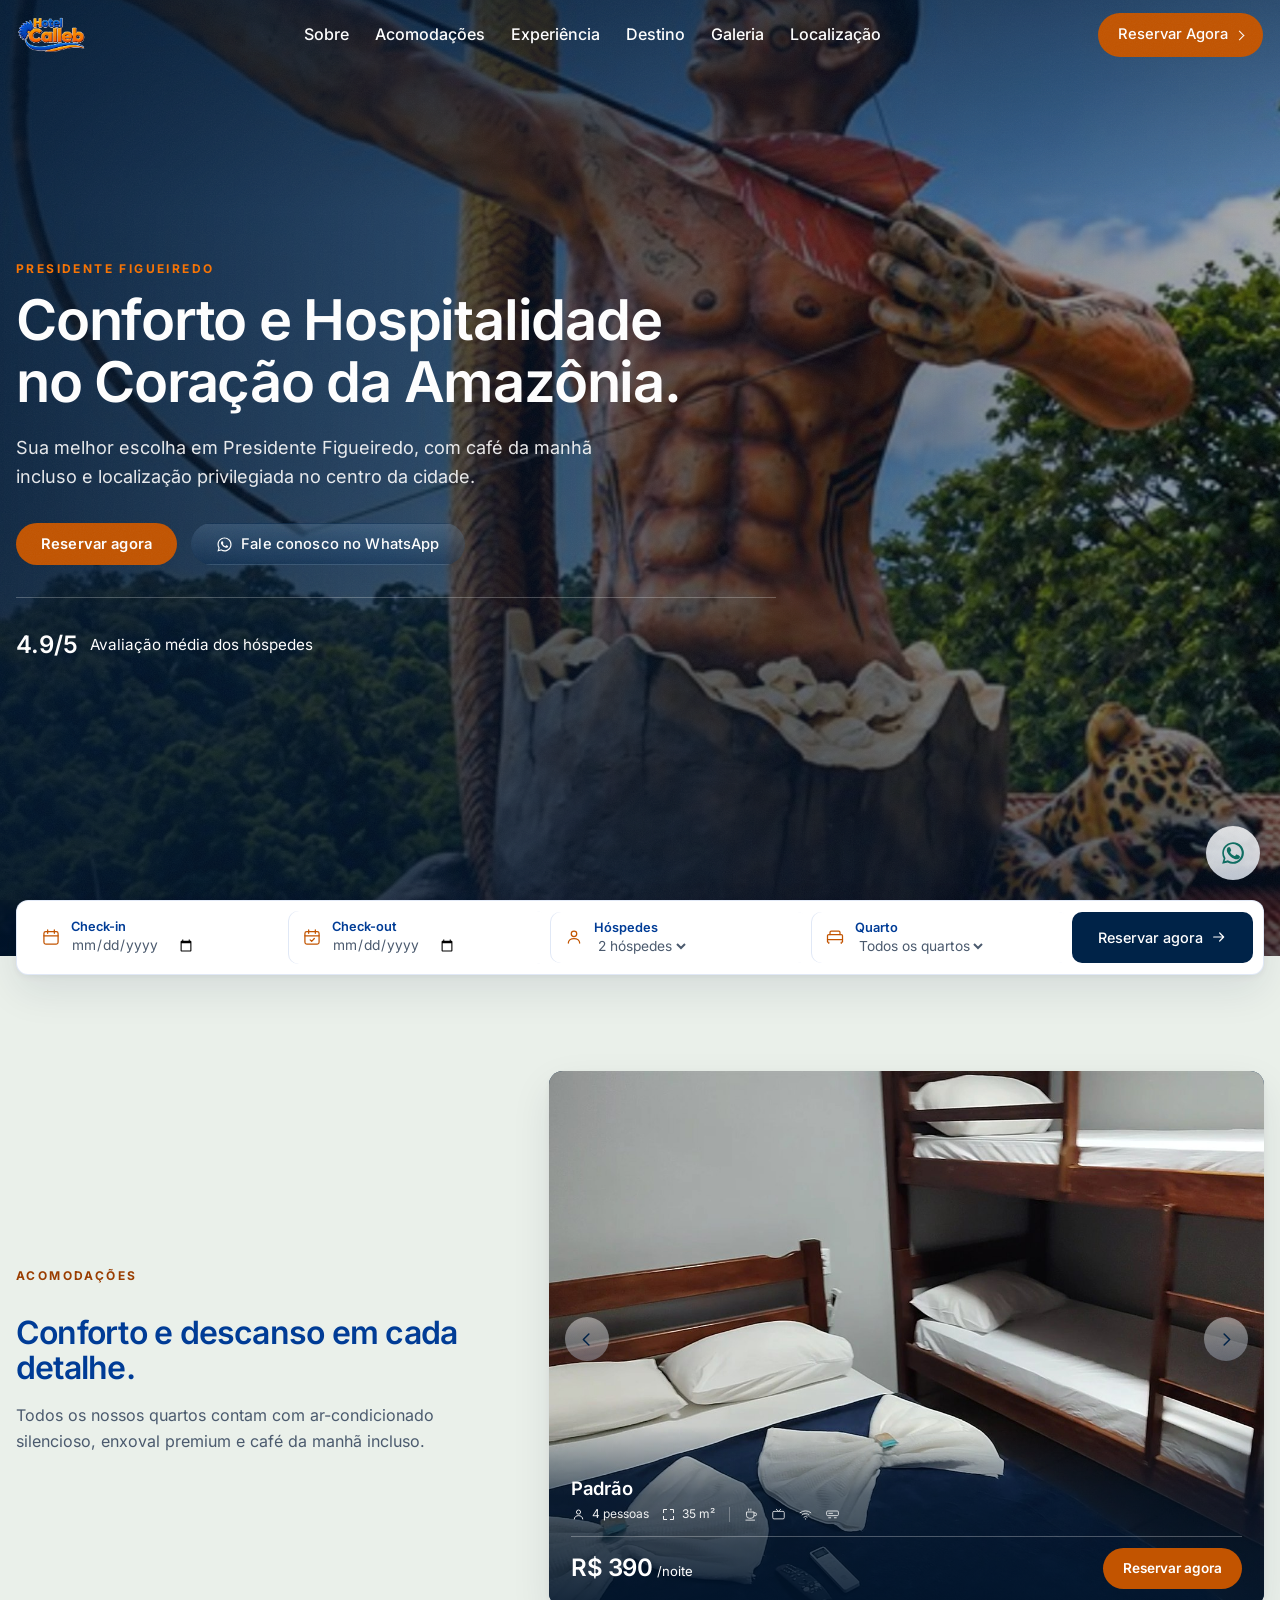
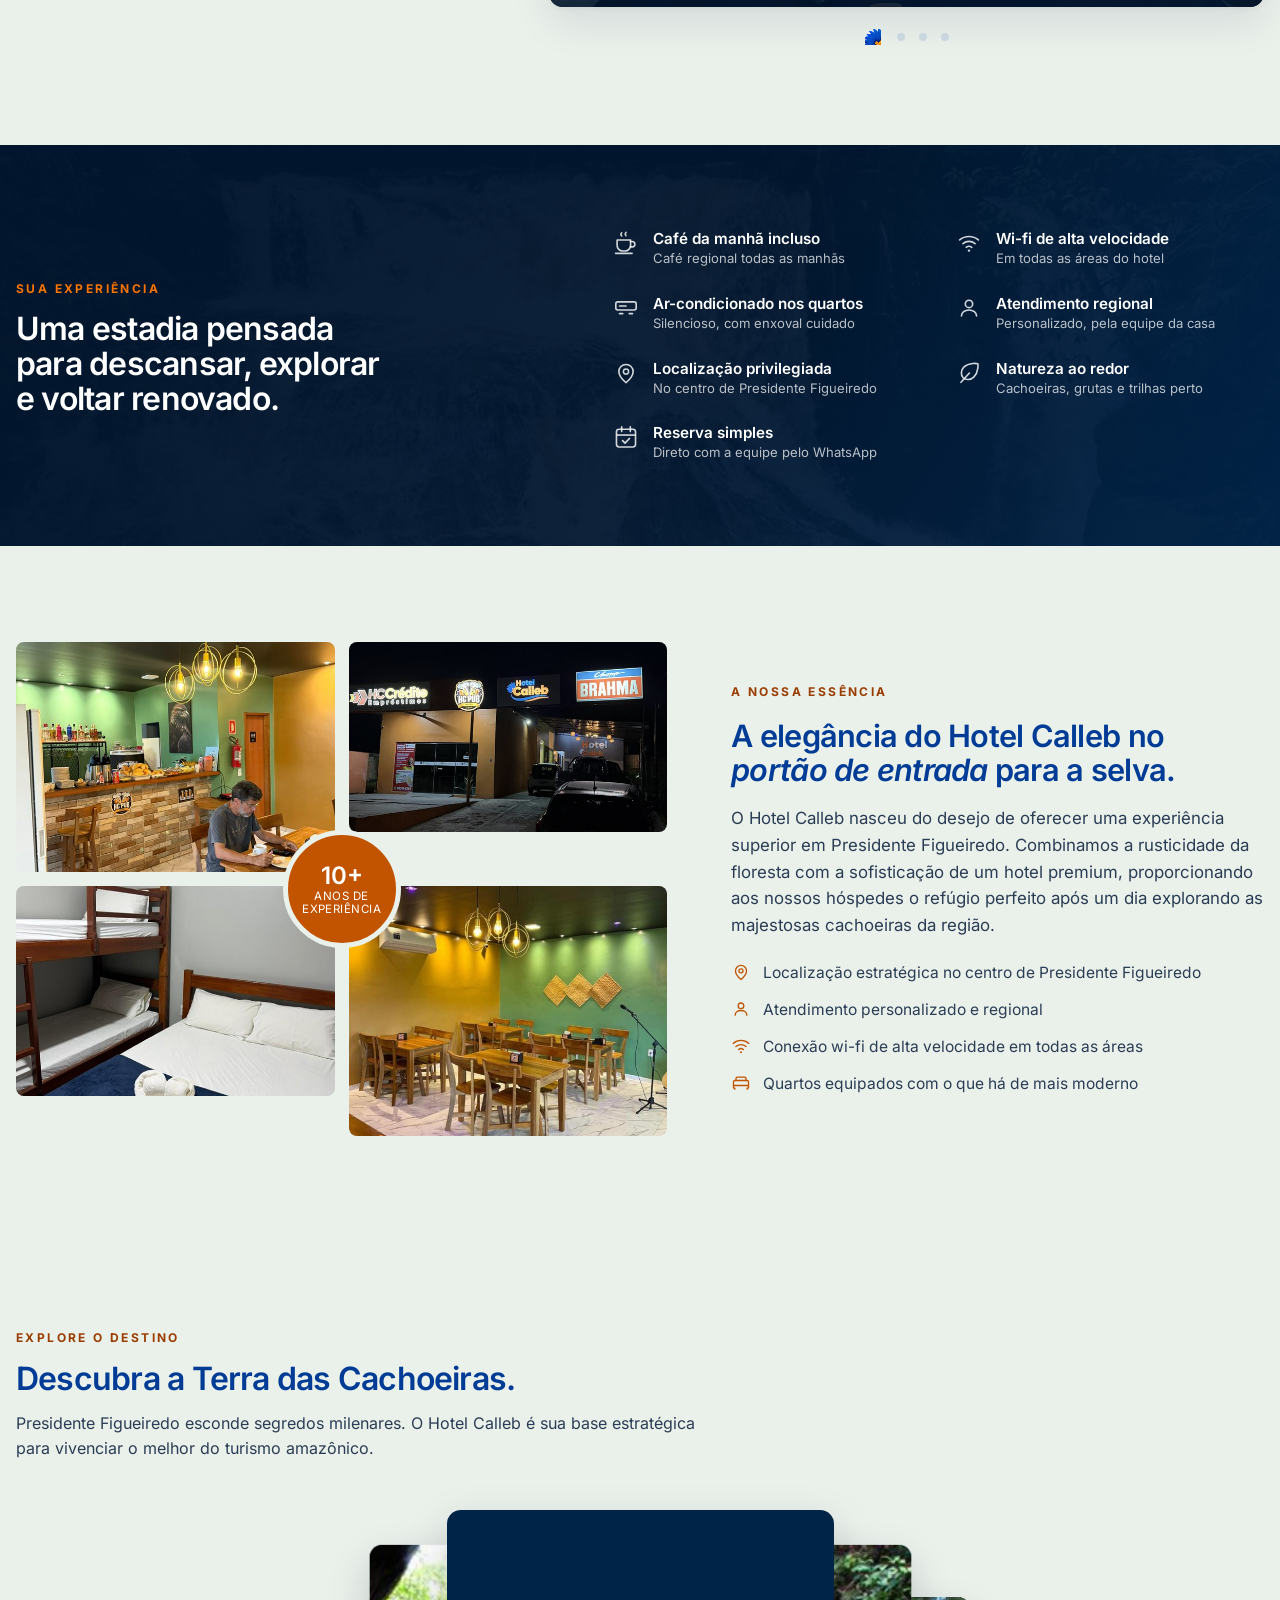
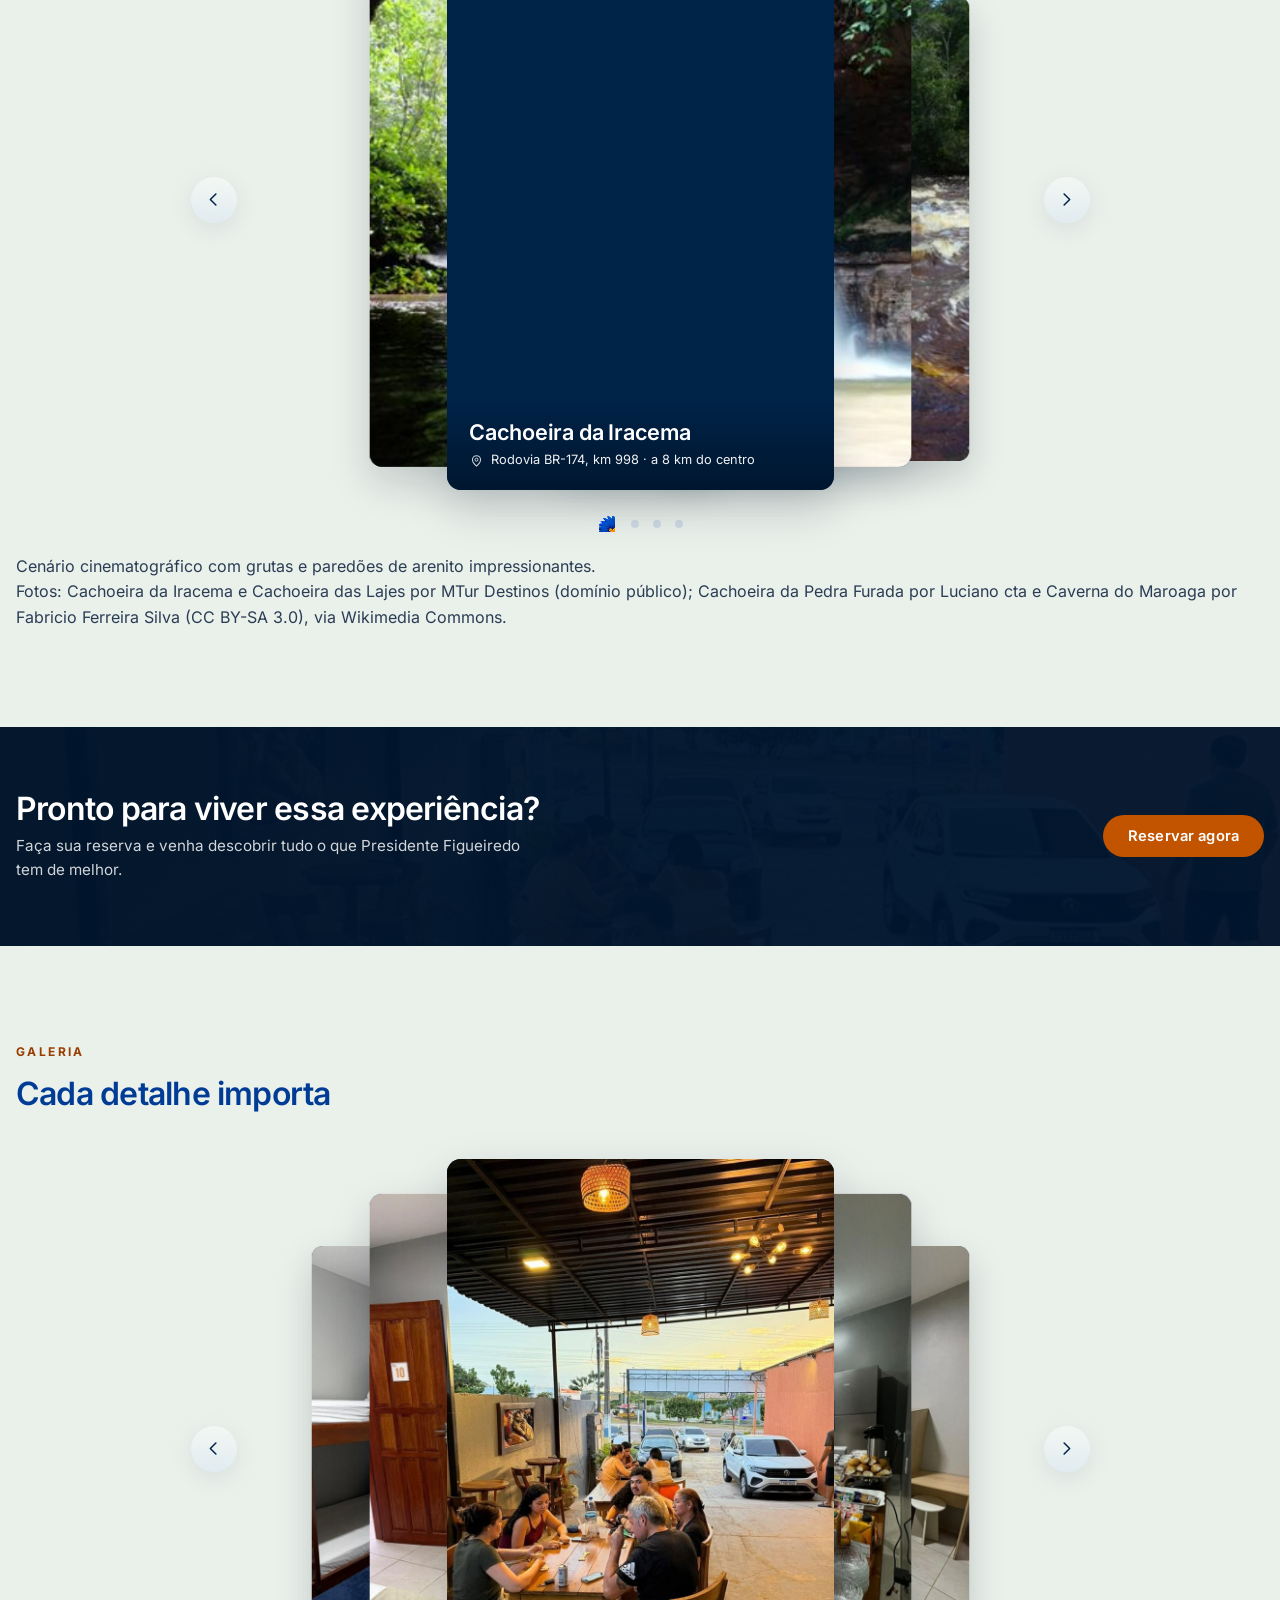
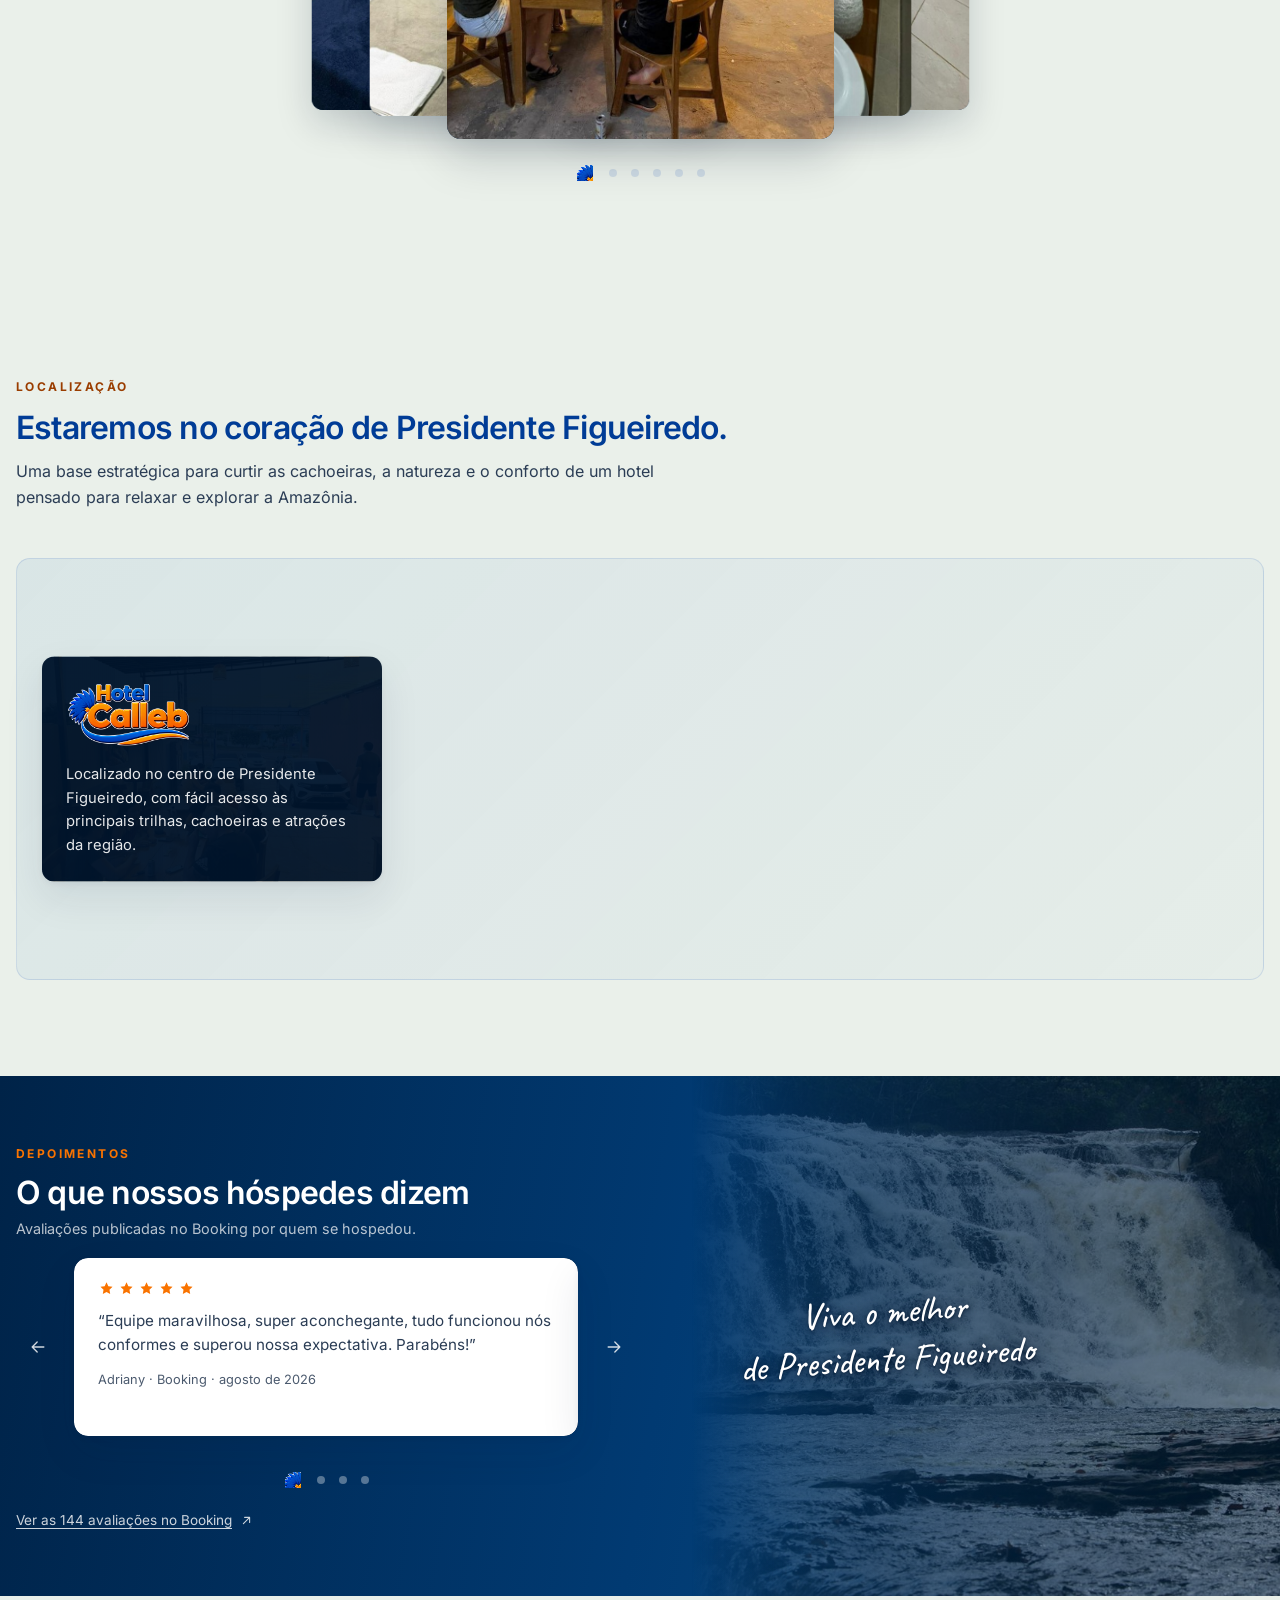
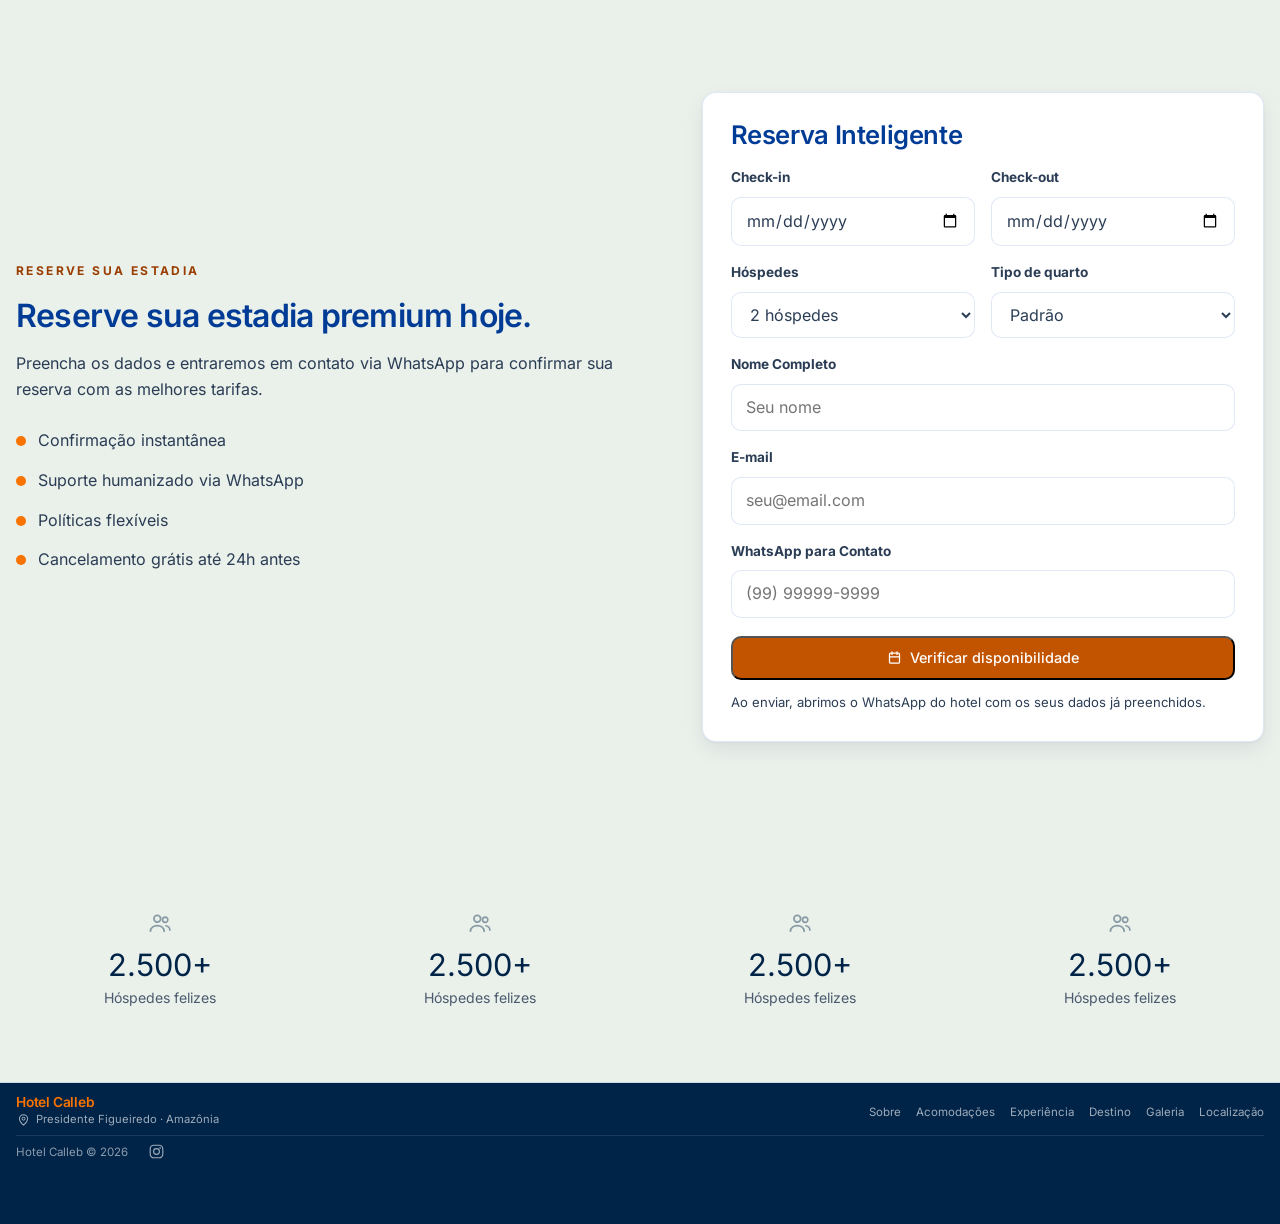
==== trabalhos/hmx-trabalho-teste/site/index.html @ 3f9cc97b "Rodape mais fino: atalhos em 0,72rem e respiros menores Rodape com conteudo caiu de 102 para 85px no" ====
<!DOCTYPE html>
<html lang="pt-BR">
  <head>
    <meta charset="UTF-8" />
    <meta name="viewport" content="width=device-width, initial-scale=1.0" />
    <title>Hotel Calleb | Conforto e Hospitalidade na Amazônia</title>
    <meta
      name="description"
      content="Hotel Calleb em Presidente Figueiredo com conforto, café da manhã incluso, acomodações premium e acesso às cachoeiras da Amazônia."
    />
    <link rel="canonical" href="https://hotelcalleb.com.br/" />
    <meta property="og:type" content="website" />
    <meta property="og:title" content="Hotel Calleb | Conforto e Hospitalidade na Amazônia" />
    <meta property="og:description" content="Hospedagem premium em Presidente Figueiredo, com café da manhã incluso e acesso às cachoeiras da Amazônia." />
    <meta property="og:image" content="https://hotelcalleb.com.br/images/og-image.jpg" />
    <meta property="og:locale" content="pt_BR" />
    <meta name="twitter:card" content="summary_large_image" />
    <link rel="icon" type="image/png" sizes="32x32" href="./images/favicon-32.png" />
    <link rel="icon" type="image/png" sizes="512x512" href="./images/favicon-512.png" />
    <link rel="apple-touch-icon" sizes="180x180" href="./images/favicon-180.png" />
    <style>
      /* ---- Inter ----
         Hospedada no proprio site, nao pelo Google Fonts: e uma requisicao a
         menos para dominio de terceiros e nao depende de servico externo no ar.
         Sao os dois arquivos variaveis do subset latin — conferido que nenhum
         caractere da pagina cai fora dele, entao latin-ext (mais 177 KB) seria
         peso morto.

         Variavel: um arquivo cobre de 400 a 700, sem baixar um peso por vez.
         O italico so e buscado se algum texto em italico renderizar. */
      @font-face {
        font-family: "Inter";
        src: url("./fontes/inter.woff2") format("woff2");
        font-weight: 400 700;
        font-style: normal;
        font-display: swap;
      }

      @font-face {
        font-family: "Inter";
        src: url("./fontes/inter-italico.woff2") format("woff2");
        font-weight: 400 700;
        font-style: italic;
        font-display: swap;
      }

      /* ---- Caveat ----
         So para a frase de vitrine da faixa de depoimentos. Uma unica frase
         na pagina inteira a usa; o navegador so baixa os 75 KB quando chega
         nela, porque nada acima aciona a familia. */
      @font-face {
        font-family: "Caveat";
        src: url("./fontes/caveat.woff2") format("woff2");
        font-weight: 400 700;
        font-style: normal;
        font-display: swap;
      }


      :root {
        /* Quanto a barra de reserva sobe sobre a foto do hero. O hero ganha
           exatamente esta altura a mais que a tela, entao o topo da barra cai
           na dobra: foto inteira ao abrir, barra sobreposta ao rolar. Fica no
           :root porque as duas secoes sao irmas — a variavel precisa de um
           ancestral comum. */
        --barra-sobre: 56px;

        /* Paleta da marca — medida do logo e confirmada em referencia/receita-visual.json */
        --color-brand-blue: #0047b3;
        --color-brand-blue-dark: #003c96;
        --color-brand-blue-deep: #002894;
        --color-brand-orange: #f97300;

        /* Fundo: a pagina inteira e o verde palido. Nao ha mais secao clara
           e secao de faixa — e um tom so, do topo ao rodape, com a variacao
           do vidro por cima. Quem separa uma secao da outra passaram a ser as
           faixas escuras e os cartoes brancos que flutuam sobre o verde. */
        --color-bg: #eaf0ea;
        /* Superficie de painel: o que flutua sobre o verde. Precisa de token
           proprio desde que a pagina virou verde — antes "fundo da pagina" e
           "fundo de cartao" eram a mesma coisa, e ao trocar um o outro foi
           junto: a barra de reserva e o formulario ficaram da cor do papel e
           perderam o efeito de painel apoiado. */
        --color-card: #ffffff;
        /* A faixa que separa uma secao da outra. Era um bege quente; virou
           verde palido quando o fundo da pagina passou a ser vidro sobre
           floresta — o bege puxava para o quente enquanto o resto da pagina
           puxava para o verde, e os dois brigavam.

           Medido sobre o fundo: texto secundario a 5,98:1, titulo a 8,56:1,
           e a faixa continua se distinguindo do branco por 1,16 — a mesma
           separacao que o bege dava (1,17). */
        --color-surface: #eaf0ea;
        --color-text: #2b3d55;
        /* Tom solido para rotulos e legendas — nunca com opacidade, que
           muda de contraste conforme o fundo atras.

           Escureceu de #5a6b80 para ca quando o vidro do fundo ganhou verde:
           era este token que travava o efeito. Com o antigo, o canto mais
           verde da tela so podia chegar a #eaeeec antes de o texto cair de
           4,5:1; com este, a folga permite ir ate #d8deda, que e verde de
           verdade. Medido: 5,19:1 no canto mais verde, 6,2:1 sobre o creme,
           7,0:1 no branco. */
        --color-text-soft: #4b5a6e;
        --color-heading: var(--color-brand-blue-dark);
        --color-muted: var(--color-brand-orange);
        --color-border: rgba(0, 71, 179, 0.12);
        --color-accent: var(--color-brand-blue);
        --color-primary: var(--color-brand-blue);
        --color-primary-hover: var(--color-brand-blue-deep);
        --color-amber: var(--color-brand-orange);
        --color-cta: #c25400;
        --color-cta-hover: #9c4300;
        --color-cta-ink: #ffffff;
        /* Laranja escurecido para texto pequeno sobre fundo claro. Escureceu
           de #b34700 quando a pagina virou verde: sobre o canto mais verde o
           tom antigo caia para 3,67:1, abaixo do minimo. Este da 4,59:1 la e
           6,90:1 sobre branco. */
        --color-orange-ink: #9a3d00;
        --color-icon-bg: #ffe8d1;
        --color-dark: #002348;
        --color-whatsapp: #25d366;
        --color-whatsapp-hover: #1da851;

        /* Uma familia so para tudo. A pilha de reserva e a mesma nas duas,
           para o texto nao saltar enquanto a fonte carrega. */
        /* Uma familia so para tudo. A pilha de reserva e a mesma nas duas,
           para o texto nao saltar enquanto a fonte carrega. */
        --font-heading: "Inter", system-ui, -apple-system, "Segoe UI", Roboto, "Helvetica Neue", Arial, sans-serif;
        --font-body: "Inter", system-ui, -apple-system, "Segoe UI", Roboto, "Helvetica Neue", Arial, sans-serif;
        --font-manuscrita: "Caveat", "Segoe Script", cursive;
        --radius: 9999px;
        --space-4: 4px;
        --space-8: 8px;
        --space-16: 16px;
        --space-24: 24px;
        --space-32: 32px;
        --space-64: 64px;
        --container: 1280px;

        /* Escala de raio: tres degraus, em vez dos dez valores soltos de antes */
        --r-sm: 10px;
        --r-md: 12px;
        --r-lg: 14px;

        /* Sombras em camadas, todas no azul da marca — sombra cinza sobre
           fundo creme suja; a mesma matiz do fundo mantem tudo coeso */
        --sh-sm: 0 1px 2px rgba(0, 35, 72, 0.05), 0 2px 6px rgba(0, 35, 72, 0.04);
        --sh-md: 0 1px 3px rgba(0, 35, 72, 0.06), 0 8px 20px rgba(0, 35, 72, 0.07);
        --sh-lg: 0 2px 6px rgba(0, 35, 72, 0.06), 0 16px 40px rgba(0, 35, 72, 0.09);

        /* Vidro da casa: um material so, usado na pilula do cabecalho e nos
           cartoes de quarto. Escrito uma vez para os dois nao divergirem na
           proxima mexida. */
        --vidro: linear-gradient(
          180deg,
          rgba(255, 255, 255, 0.46) 0%,
          rgba(206, 227, 255, 0.32) 100%
        );
        --vidro-desfoque: blur(30px) saturate(125%);
        --vidro-sombra: 0 6px 26px rgba(0, 35, 72, 0.08);

        /* Grao de papel: ruido cinza gerado no proprio CSS, sem arquivo.
           E o que tira a chapa do fundo sem recorrer a gradiente. */
        --textura-grao: url("data:image/svg+xml,%3Csvg xmlns='http://www.w3.org/2000/svg' width='180' height='180'%3E%3Cfilter id='g'%3E%3CfeTurbulence type='fractalNoise' baseFrequency='0.9' numOctaves='3' stitchTiles='stitch'/%3E%3CfeColorMatrix type='saturate' values='0'/%3E%3C/filter%3E%3Crect width='180' height='180' filter='url(%23g)'/%3E%3C/svg%3E");
      }

      * { box-sizing: border-box; }

      /* Veu de grao sobre a pagina inteira, inclusive sobre as fotos e o
         cabecalho de vidro. Fica por cima de tudo mas nao captura clique.
         A 4% nao se enxerga como textura: se percebe como papel em vez de
         tela chapada. */
      body::after {
        content: "";
        position: fixed;
        inset: 0;
        z-index: 60;
        pointer-events: none;
        background-image: var(--textura-grao);
        opacity: 0.055;
      }


      /* ---- Pilha de cartas ----
         Um baralho: a carta da frente no centro, as vizinhas abertas em leque
         para os lados, inclinadas e menores. Arrastar para o lado troca a
         carta da frente; clicar numa lateral traz ela para a frente.

         A geometria do leque (deslocamento, giro e escala por posicao) esta em
         `configuracao()` no animations.js, nao aqui: e a mesma tabela para as
         duas pilhas do site.

         Feito com transform e transition do CSS, sem biblioteca: o que anima
         sao so transform e opacity, que o compositor resolve sozinho. */
      /* Em tela estreita o leque passa da largura do container. O corte fica
         na secao, nao no body: `clip` nao cria area rolavel e nao mexe no
         eixo vertical, entao as cartas giradas continuam inteiras em cima e
         embaixo — so o que escapa pelos lados some. */
      #destino,
      #galeria {
        overflow-x: clip;
      }

      .pilha {
        position: relative;
        /* largura do leque mais folga para as setas; o resto da linha fica
           vazio para a pilha continuar centrada na secao */
        max-width: calc(var(--carta-altura) * 1.55);
        margin: 0 auto;
        /* altura da carta da frente; o resto do leque deriva dela */
        --carta-altura: 580px;
        touch-action: pan-y;
      }

      /* objeto invisivel que reserva a altura do palco */
      .pilha-medida {
        height: var(--carta-altura);
        opacity: 0;
        pointer-events: none;
      }

      .pilha-lista {
        position: absolute;
        inset: 0;
        display: flex;
        align-items: center;
        justify-content: center;
      }

      .pilha-item {
        margin: 0;
        position: absolute;
        height: 100%;
        will-change: transform, opacity;
        /* mais longa e com saida mais macia: o leque assenta em vez de
           travar no fim do percurso */
        transition: transform 0.85s cubic-bezier(0.16, 1, 0.3, 1),
          opacity 0.55s ease-out;
      }

      /* enquanto o dedo esta na tela a carta acompanha sem atraso */
      .pilha.arrastando .pilha-item {
        transition: none;
      }

      .pilha-carta {
        position: relative;
        display: block;
        height: 100%;
        width: auto;
        aspect-ratio: 2 / 3;
        padding: 0;
        border: none;
        border-radius: var(--r-lg);
        overflow: hidden;
        background: var(--color-dark);
        box-shadow: 0 18px 46px rgba(0, 20, 43, 0.18);
        cursor: grab;
        -webkit-user-select: none;
        user-select: none;
        font-family: inherit;
        text-align: left;
      }

      .pilha.arrastando .pilha-carta {
        cursor: grabbing;
      }

      .pilha-carta img {
        position: absolute;
        inset: 0;
        width: 100%;
        height: 100%;
        object-fit: cover;
        pointer-events: none;
        -webkit-user-drag: none;
        user-select: none;
      }

      .pilha-carta:focus-visible {
        outline: 3px solid var(--color-accent);
        outline-offset: 4px;
      }

      /* legenda sobre a foto, so nas cartas que tem nome e endereco */
      .pilha-legenda {
        position: absolute;
        left: 0;
        right: 0;
        bottom: 0;
        z-index: 2;
        padding: 22px 22px 20px;
        color: #ffffff;
        background: linear-gradient(180deg, rgba(0, 20, 43, 0), rgba(0, 20, 43, 0.86));
        border-radius: 0 0 var(--r-lg) var(--r-lg);
        pointer-events: none;
      }

      .pilha-legenda h3 {
        color: #ffffff;
        font-size: 1.35rem;
        font-weight: 600;
        letter-spacing: -0.01em;
        line-height: 1.15;
      }

      .pilha-legenda .atracao-local {
        margin-top: 7px;
        font-size: 0.8rem;
      }

      /* fora da carta da frente a legenda some, para o leque nao virar texto */
      .pilha-item[data-pilha-estado="lado"] .pilha-legenda {
        opacity: 0;
        transition: opacity 0.3s ease-out;
      }

      .pilha-item[data-pilha-estado="frente"] .pilha-legenda {
        opacity: 1;
        transition: opacity 0.45s ease-out 0.12s;
      }


      /* ---- Setas da pilha ----
         Mesmo vidro da barra de navegacao: o degrade, o desfoque e a sombra
         vem dos mesmos tokens. Ficam fora do leque, nas pontas da pilha, e
         nao tapam carta nenhuma. */
      .pilha-seta {
        position: absolute;
        top: 50%;
        z-index: 7;
        display: flex;
        align-items: center;
        justify-content: center;
        width: 46px;
        height: 46px;
        margin-top: -23px;
        padding: 0;
        border: none;
        border-radius: 50%;
        background: var(--vidro);
        -webkit-backdrop-filter: var(--vidro-desfoque);
        backdrop-filter: var(--vidro-desfoque);
        box-shadow: var(--vidro-sombra);
        color: var(--color-dark);
        cursor: pointer;
        transition: background-color 0.18s ease-out;
      }

      .pilha-seta:hover,
      .pilha-seta:focus-visible {
        background-color: rgba(255, 255, 255, 0.72);
      }

      .pilha-seta:focus-visible {
        outline: 2px solid var(--color-accent);
        outline-offset: 3px;
      }

      .pilha-seta svg {
        width: 19px;
        height: 19px;
      }

      .pilha-seta--esq { left: 0; }
      .pilha-seta--dir { right: 0; }

      @media (max-width: 560px) {
        .pilha-seta {
          width: 40px;
          height: 40px;
          margin-top: -20px;
        }

        .pilha-seta svg {
          width: 17px;
          height: 17px;
        }
      }

      /* ponto por carta, mesma linguagem dos pontos da galeria */
      .pilha-pontos {
        display: flex;
        justify-content: center;
        gap: 2px;
        margin-top: 22px;
      }

      .pilha-ponto {
        box-sizing: content-box;
        width: 8px;
        height: 8px;
        padding: 8px 6px;
        border: none;
        border-radius: 50%;
        background-color: var(--color-border);
        background-clip: content-box;
        cursor: pointer;
        transition: background-color 0.16s ease-out, width 0.24s ease-out;
      }

      /* A posicao atual e marcada pelo icone da marca, nao por um risco
         azul: e o mesmo simbolo da aba do navegador, entao a pessoa reconhece
         sem precisar aprender nada. Quadrado, para o icone nao esticar.

         Os 24px de alvo de toque continuam: o icone cresce para 16px e o
         respiro encolhe na mesma medida, entao a caixa toda nao muda de
         altura e os pontos nao pulam ao trocar de carta. */
      .pilha-ponto[aria-selected="true"] {
        width: 16px;
        height: 16px;
        padding: 4px 8px;
        background-color: transparent;
        background-image: url("./images/favicon-180.png");
        background-size: contain;
        background-repeat: no-repeat;
        background-position: center;
        border-radius: 0;
      }

      .pilha-ponto:focus-visible {
        outline: 2px solid var(--color-accent);
        outline-offset: 2px;
      }

      @media (max-width: 979px) {
        .pilha {
          --carta-altura: 480px;
        }
      }

      @media (max-width: 560px) {
        .pilha {
          /* A carta passa a acompanhar a tela em vez de ficar em 400px fixos.
             Num celular de 390px ela fica em 315px — cerca de um quinto menor
             — e num 320px encolhe ate o piso de 280px. De 515px para cima a
             conta ja devolve os 400px de antes, entao tablet e desktop nao
             mudam. */
          --carta-altura: clamp(280px, 8rem + 48vw, 400px);
        }

        .pilha-legenda {
          padding: 16px 16px 14px;
        }

        .pilha-legenda h3 {
          font-size: 1.1rem;
        }

        .pilha-legenda .atracao-local {
          font-size: 0.74rem;
        }
      }

      /* Sem movimento: o leque continua, a troca e seca. */
      @media (prefers-reduced-motion: reduce) {
        .pilha-item {
          transition: none;
        }
      }

      /* texto que so o leitor de tela recebe */
      .visualmente-oculto {
        position: absolute;
        width: 1px;
        height: 1px;
        margin: -1px;
        padding: 0;
        overflow: hidden;
        clip-path: inset(50%);
        white-space: nowrap;
      }

      /* ---- Ambientacao do fundo ----
         Terceira tentativa, e a que ficou. As duas anteriores erravam pelo
         mesmo motivo: muita forma pequena. Catorze gradientes por lado viravam
         mancha picada — ou some, ou aparece demais, nunca "profundidade".

         Aqui sao duas luzes so, enormes e moles, ancoradas nos cantos que a
         pagina nao usa: uma quente em cima a esquerda, uma verde embaixo a
         direita. Cada uma e maior que a tela, entao nao tem borda visivel em
         lugar nenhum — o que se ve e a variacao de tom, nao a forma. E o que
         da a sensacao de vidro na frente de algo, sem desenhar nada.

         Como nenhuma das duas tem contorno, a mascara horizontal deixou de
         ser necessaria: elas ja nascem desbotando antes de chegar ao centro. */
      .ambiente {
        position: fixed;
        inset: 0;
        z-index: 0;
        overflow: hidden;
        pointer-events: none;
      }

      .ambiente-lado {
        position: absolute;
        /* quadrado, sem raio: quem faz o formato e o gradiente. Com
           border-radius a borda do elemento cortava o gradiente antes dele
           acabar de desbotar, e aparecia um arco duro atravessando a tela. */
        width: 150vmax;
        height: 150vmax;
        will-change: transform;
      }

      /* verde claro, de folha nova, entrando pelo alto da esquerda */
      .ambiente-lado--esq {
        /* centro do elemento exatamente no canto da tela: so a parte externa
           e macia do gradiente entra em cena */
        top: -75vmax;
        left: -75vmax;
        background: radial-gradient(
          circle at 50% 50%,
          rgba(122, 152, 118, 0.48) 0%,
          rgba(150, 174, 140, 0.3) 22%,
          rgba(178, 196, 168, 0.12) 38%,
          transparent 52%
        );
        transform: translate3d(0, calc(var(--amb, 0) * -60px), 0);
      }

      /* verde fechado, de mata densa, no canto de baixo a direita */
      .ambiente-lado--dir {
        bottom: -75vmax;
        right: -75vmax;
        background: radial-gradient(
          circle at 50% 50%,
          rgba(74, 106, 86, 0.52) 0%,
          rgba(104, 136, 112, 0.32) 22%,
          rgba(146, 170, 150, 0.12) 38%,
          transparent 52%
        );
        transform: translate3d(0, calc(var(--amb, 0) * 52px), 0);
      }

      /* ---- A lamina de vidro fosco ----
         Fica por cima das duas luzes e por baixo de todo o conteudo. E ela
         que transforma "duas manchas verdes" em "vidro fosco na frente de
         uma floresta": o verde continua la, mas chega lavado, como se
         estivesse atras de um vidro jateado.

         Global de proposito. As faixas creme e as azuis pintam por cima dela
         e a escondem — entao, na pratica, o efeito so aparece justamente nas
         secoes brancas, que sao as que nao tem faixa propria.

         A lamina tem a cor do papel, nao branco: ela clareia as luzes ate o
         verde palido da pagina, em vez de puxar tudo para o branco. E o que
         mantem a pagina num tom so e ainda assim com variacao.

         O 0,62 sai da conta de contraste, nao do olho. Com ele o canto mais
         verde da tela para em #cad5cd, e ali o texto secundario da 4,68:1 —
         acima do minimo de 4,5, com pouca folga. Baixar mais derruba a
         leitura; se um dia a ideia for mais verde ainda, o caminho e
         escurecer os tokens de texto primeiro, nunca a lamina sozinha. */
      .ambiente-vidro {
        position: absolute;
        inset: 0;
        background: rgba(234, 240, 234, 0.62);
      }

      /* O conteudo fica por cima da camada. O cabecalho e os botoes
         flutuantes ja tem z-index proprio e maior. */
      body > main,
      body > .site-footer {
        position: relative;
        z-index: 1;
      }



      /* No celular as luzes recuam mais: a tela e estreita e o texto ocupa
         quase toda a largura. */
      @media (max-width: 979px) {
        .ambiente {
          opacity: 0.7;
        }

        .ambiente-lado--esq { top: -84vmax; left: -84vmax; }
        .ambiente-lado--dir { bottom: -84vmax; right: -84vmax; }
      }

      /* Com movimento reduzido a camada continua, parada. */
      @media (prefers-reduced-motion: reduce) {
        .ambiente-lado {
          transform: none !important;
        }
      }

      html {
        scroll-behavior: smooth;
      }

      section[id] {
        scroll-margin-top: 96px;
      }

      body {
        margin: 0;
        background: var(--color-bg);
        color: var(--color-text);
        font-family: var(--font-body);
        line-height: 1.6;
      }

      img {
        max-width: 100%;
        display: block;
      }

      a {
        color: inherit;
        text-decoration: none;
      }

      button,
      input,
      select,
      textarea {
        font: inherit;
      }

      .container {
        width: min(var(--container), calc(100% - 32px));
        margin: 0 auto;
      }

      .eyebrow {
        display: inline-block;
        margin: 0 0 12px;
        color: var(--color-muted);
        font-size: 12px;
        font-weight: 700;
        letter-spacing: 2.4px;
        text-transform: uppercase;
      }

      h1,
      h2,
      h3,
      h4 {
        margin: 0;
        color: var(--color-heading);
        font-family: var(--font-heading);
        /* o 700 padrao do navegador fica pesado na Inter; 600 e o peso de titulo */
        font-weight: 600;
        line-height: 1.1;
        letter-spacing: -0.015em;
      }

      h1 {
        /* A curva passa pelos mesmos 60px a 1440 e pelo mesmo teto de 72px
           de antes; o que mudou foi o pe. Num celular de 390px o titulo
           travava em 35px e quebrava em quatro linhas curtas — a 32px cabe
           em tres, e a partir de 425px volta a duas. */
        font-size: clamp(2rem, 1.34rem + 2.71vw, 4.5rem);
        /* O tracking de titulo da Inter e -0.022em, a curva publicada pela
           propria fundicao. */
        letter-spacing: -0.022em;
        font-weight: 600;
      }

      h2 {
        font-size: clamp(1.75rem, 2.5vw, 2.75rem);
        letter-spacing: -0.024em;
        font-weight: 600;
      }

      p {
        margin: 0;
      }

      /* ---- Botoes do hero ----
         Pilula de contorno sobre a foto: sem preenchimento solido, sem icone,
         so o traco e o texto. A seta saiu a pedido; sem ela o sublinhado que
         so aparecia no hover deixava os dois com cara de texto comum, entao o
         contorno passou a ser a forma do botao.
         Os dois no mesmo peso: a hierarquia da reserva ja esta no botao
         laranja do cabecalho, que fica sempre a vista. */
      .hero-btn {
        display: inline-flex;
        align-items: center;
        justify-content: center;
        min-height: 42px;
        padding: 11px 24px;
        border: 1px solid transparent;
        border-radius: 999px;
        /* mesmo vidro da barra de navegacao: o degrade azul e o desfoque sao
           os mesmos valores, para o hero e o cabecalho parecerem do mesmo
           material em vez de dois efeitos parecidos */
        background: linear-gradient(
          180deg,
          rgba(214, 235, 255, 0.14) 0%,
          rgba(0, 32, 70, 0.24) 100%
        );
        -webkit-backdrop-filter: blur(30px) saturate(140%);
        backdrop-filter: blur(30px) saturate(140%);
        color: #ffffff;
        font-family: inherit;
        font-size: 0.92rem;
        font-weight: 500;
        letter-spacing: 0.01em;
        line-height: 1;
        cursor: pointer;
        transition: background-color 0.16s ease-out;
      }

      /* uma mudanca so no hover: o veu branco engrossa */
      .hero-btn:hover,
      .hero-btn:focus-visible {
        background: rgba(255, 255, 255, 0.26);
      }

      @supports not ((backdrop-filter: blur(1px)) or (-webkit-backdrop-filter: blur(1px))) {
        .hero-btn {
          background: rgba(0, 28, 60, 0.45);
        }

        .room-card {
          background: #ffffff;
        }
      }

      .hero-btn:focus-visible {
        outline: 2px solid #ffffff;
        outline-offset: 3px;
      }

      .btn-cta {
        display: inline-flex;
        align-items: center;
        justify-content: center;
        min-height: 44px;
        padding: 10px 20px;
        border-radius: var(--r-sm);
        font-size: 0.9rem;
        font-weight: 500;
        letter-spacing: 0;
        gap: 8px;
        transition: background-color 0.16s ease-out, color 0.16s ease-out, border-color 0.16s ease-out;
      }

      .btn-cta .svg-icon {
        flex-shrink: 0;
        transform-origin: 50% 65%;
      }

      .btn-cta .lable {
        line-height: 1;
      }

      .btn-cta:hover .svg-icon,
      .btn-cta:focus-visible .svg-icon {
        animation: balanco 1s linear infinite;
      }

      @keyframes balanco {
        0%, 100% { transform: rotate(0deg); }
        50% { transform: rotate(10deg); }
      }

      .btn-cta {
        background: var(--color-cta);
        color: var(--color-cta-ink);
      }

      .btn-cta:hover,
      .btn-cta:focus-visible {
        background: var(--color-cta-hover);
      }

      /* ---- Botão do cabeçalho ----
         Papel diferente dos CTAs do corpo: fica sempre à vista, então não
         precisa gritar. Menor, sem ícone, e contornado enquanto está sobre a
         foto — só vira laranja sólido depois que a página rola e ganha fundo. */
      .header-cta {
        min-height: 44px;
        padding: 9px 20px;
        font-size: 0.92rem;
        white-space: nowrap;
        border-radius: 999px;
        border: none;
        gap: 7px;
      }

      .header-cta::after {
        content: "";
        width: 6px;
        height: 6px;
        border: solid currentColor;
        border-width: 1.6px 1.6px 0 0;
        transform: rotate(45deg);
        margin-left: 1px;
      }


      /* ---- Cabeçalho ----
         No topo é a barra comum: largura inteira, transparente sobre a foto.
         Ao rolar, a linha interna vira uma pílula de vidro solta das bordas.
         Quem muda é a .nav-row, não o <header>: transicionar fundo e raio de
         um elemento é suave — transicionar largura e posição do cabeçalho
         inteiro treme. */
      .site-header {
        position: fixed;
        top: 0;
        left: 0;
        right: 0;
        z-index: 40;
        padding: 0;
        transition: padding 0.3s ease-out;
      }

      /* O respiro de cima e o que decide a que altura a pilula flutua.
         Estava em 14px e ela ficava baixa demais; 8px encosta mais no topo
         sem colar. O dos lados continua igual. */
      .site-header.is-scrolled {
        padding: 8px 20px;
      }

      /* ---- Gaveta de menu ----
         Fundo proprio: antes ela herdava o do cabecalho, que e transparente
         sobre a foto do hero — o menu abria por cima da imagem, ilegivel.
         E sai de display:none para opacity/visibility, que da transicao. */
      .mobile-nav {
        position: absolute;
        top: calc(100% + 10px);
        left: 0;
        right: 0;
        display: grid;
        gap: 2px;
        padding: 12px;
        border-radius: 20px;
        background: rgba(255, 255, 255, 0.88);
        -webkit-backdrop-filter: blur(18px) saturate(115%);
        backdrop-filter: blur(18px) saturate(115%);
        border: 1px solid rgba(255, 255, 255, 0.6);
        box-shadow: 0 10px 34px rgba(0, 35, 72, 0.16);
        opacity: 0;
        visibility: hidden;
        transform: translateY(-10px);
        transition: opacity 0.22s ease-out, transform 0.22s ease-out, visibility 0.22s;
      }

      .mobile-nav.open {
        opacity: 1;
        visibility: visible;
        transform: translateY(0);
      }

      .mobile-nav a {
        display: flex;
        align-items: center;
        min-height: 48px;
        padding: 0 12px;
        border-radius: var(--r-sm);
        color: var(--color-heading);
        font-size: 1rem;
        font-weight: 500;
        transition: background-color 0.16s ease-out;
      }

      .mobile-nav a:hover,
      .mobile-nav a:focus-visible {
        background: var(--color-surface);
      }

      .mobile-nav .btn-cta {
        margin-top: 10px;
        justify-content: center;
        color: #ffffff;
      }

      .mobile-nav .btn-cta:hover {
        background: var(--color-cta-hover);
      }

      /* sobre a foto do hero, texto claro */
      .site-header:not(.is-scrolled) .main-nav {
        color: #ffffff;
      }

      /* sobre a pílula de vidro, texto escuro com halo para firmar a leitura */
      .is-scrolled .main-nav {
        color: var(--color-dark);
      }

      .is-scrolled .main-nav a,
      .is-scrolled .brand {
        font-weight: 600;
      }

      @supports not ((backdrop-filter: blur(1px)) or (-webkit-backdrop-filter: blur(1px))) {
        .is-scrolled .nav-row,
        .is-scrolled.esta-no-hero .nav-row {
          background: rgba(255, 255, 255, 0.96);
        }

        .is-scrolled.esta-no-hero .main-nav {
          color: var(--color-dark);
        }
      }

      /* Os links saem da barra: navegação fica só na gaveta, em qualquer tela. */
      .main-nav {
        display: flex;
        align-items: center;
        gap: 26px;
        font-size: 1rem;
        font-weight: 500;
      }

      .main-nav a {
        position: relative;
      }

      .main-nav a::after {
        content: "";
        position: absolute;
        left: 0;
        bottom: -6px;
        width: 100%;
        height: 2px;
        background: currentColor;
        opacity: 0;
        transform: scaleX(0.4);
        transition: opacity 0.16s ease-out, transform 0.16s ease-out;
      }

      .main-nav a:hover::after,
      .main-nav a:focus-visible::after {
        opacity: 1;
        transform: scaleX(1);
      }

      .nav-row {
        display: flex;
        align-items: center;
        justify-content: space-between;
        gap: 16px;
        min-height: 70px;
        padding: 0;
        border-radius: 0;
        background: transparent;
        border: 1px solid transparent;
        transition: min-height 0.3s ease-out, padding 0.3s ease-out,
          border-radius 0.3s ease-out, background 0.3s ease-out,
          border-color 0.3s ease-out, box-shadow 0.3s ease-out;
      }

      /* a pílula de vidro é este estado */
      .is-scrolled .nav-row {
        min-height: 56px;
        padding: 0 12px 0 22px;
        border-radius: 999px;
        /* Vidro quase invisivel: quem faz o efeito e o desfoque, nao a tinta.
           So da para deixar a pelicula tao fina porque o texto muda de cor
           conforme o que esta atras (ver .esta-no-hero abaixo) — com uma cor
           fixa, ou a barra fica opaca ou o menu some. */
        /* Degrade de cima para baixo, puxando de leve para o azul da marca.
           O azul entra so na base, onde nao encosta no texto — e o que da a
           sensacao de vidro grosso, com uma face mais clara que a outra. */
        background: var(--vidro);
        -webkit-backdrop-filter: var(--vidro-desfoque);
        backdrop-filter: var(--vidro-desfoque);
        border-color: transparent;
        box-shadow: var(--vidro-sombra);
      }

      /* ---- Pilula sobre a foto do hero ----
         Fundo escuro atras: o menu vira branco e a pelicula cai para 14%,
         quase so o desfoque. Pior caso medido (menu sobre a parte mais clara
         do ceu) da 4.6:1, dentro do minimo de leitura. */
      .is-scrolled.esta-no-hero .nav-row {
        background: linear-gradient(
          180deg,
          rgba(214, 235, 255, 0.14) 0%,
          rgba(0, 32, 70, 0.24) 100%
        );
        -webkit-backdrop-filter: blur(30px) saturate(140%);
        backdrop-filter: blur(30px) saturate(140%);
        border-color: transparent;
        box-shadow: 0 6px 26px rgba(0, 20, 43, 0.18);
      }

      .is-scrolled.esta-no-hero .main-nav {
        color: #ffffff;
      }

      .brand {
        display: inline-flex;
        align-items: center;
      }

      .brand img {
        height: 38px;
        width: auto;
      }

      /* ---- Botao de menu ----
         So os palitos, no laranja da marca: sem disco, sem contorno. O alvo de
         toque continua com 44px, ele e que ficou invisivel, nao menor. */
      .menu-toggle {
        display: none;
        align-items: center;
        justify-content: center;
        width: 44px;
        height: 44px;
        flex-shrink: 0;
        border: none;
        background: transparent;
        color: var(--color-cta);
        cursor: pointer;
        transition: color 0.16s ease-out;
      }

      .menu-toggle:hover,
      .menu-toggle:focus-visible {
        color: var(--color-cta-hover);
      }

      /* Sobre a foto do hero o laranja sozinho nao se sustenta: contra o ceu
         claro fica em 1,6:1 e o botao some — e no celular ele e a navegacao
         inteira. A sombra contorna os palitos e devolve a leitura sem
         desenhar disco nenhum. */
      .esta-no-hero .menu-toggle .hamburger-svg {
        filter: drop-shadow(0 1px 3px rgba(0, 20, 43, 0.85));
      }

      .menu-toggle .hamburger-svg {
        width: 20px;
        height: 20px;
      }

      /* Hambúrguer que se dobra em X.
         Usa [aria-expanded] em vez do truque de checkbox: o <button> continua
         sendo anunciado como botão pelo leitor de tela, e a animação é a mesma. */
      .menu-toggle .hamburger-svg {
        width: 26px;
        height: 26px;
        transition: transform 600ms cubic-bezier(0.4, 0, 0.2, 1);
      }

      .menu-toggle .line {
        fill: none;
        stroke: currentColor;
        stroke-linecap: round;
        stroke-linejoin: round;
        stroke-width: 3;
        transition:
          stroke-dasharray 600ms cubic-bezier(0.4, 0, 0.2, 1),
          stroke-dashoffset 600ms cubic-bezier(0.4, 0, 0.2, 1);
      }

      .menu-toggle .line-top-bottom {
        stroke-dasharray: 12 63;
      }

      .menu-toggle[aria-expanded="true"] .hamburger-svg {
        transform: rotate(-45deg);
      }

      .menu-toggle[aria-expanded="true"] .line-top-bottom {
        stroke-dasharray: 20 300;
        stroke-dashoffset: -32.42;
      }

      /* ---- Altura do hero e a sobreposicao da barra ----
         O truque que faz as duas coisas pedidas conviverem: a foto ocupa a
         tela inteira ao abrir E a barra de reserva fica por cima da beirada
         de baixo dela quando se rola.

         Para isso o hero e mais alto que a tela exatamente na medida da
         sobreposicao. A barra sobe essa mesma medida, entao o topo dela cai
         precisamente na dobra: invisivel ao abrir, sobreposta ao rolar.

         Os dois valores saem da mesma variavel de proposito — se um mudar
         sem o outro, a ponta do cartao volta a aparecer. */
      .hero {
        position: relative;
        overflow: hidden;
        background: var(--color-dark);
        min-height: calc(100vh + var(--barra-sobre));
        min-height: calc(100svh + var(--barra-sobre));
        display: flex;
        align-items: center;
      }

      /* o conteudo do hero ignora a sobra: senao o texto desceria junto e
         ficaria descentrado na primeira tela */
      .hero .hero-inner {
        margin-bottom: var(--barra-sobre);
      }

      /* Duas camadas de movimento, separadas de proposito:
         o contentor faz o parallax (JS escreve --parallax) e a imagem faz o
         zoom lento. Se fossem o mesmo elemento, um transform sobrescreveria o outro. */
      .hero-media {
        position: absolute;
        inset: 0;
        overflow: hidden;
        transform: translate3d(0, var(--parallax, 0px), 0);
        will-change: transform;
      }

      .hero-media img {
        width: 100%;
        height: 100%;
        object-fit: cover;
        filter: brightness(0.74) saturate(1.02) contrast(1.04);
        /* comeca ja com folga de escala: o deslocamento nunca revela borda */
        transform: scale(1.06);
        transform-origin: 58% 45%;
        animation: hero-zoom 28s ease-in-out infinite alternate;
        will-change: transform;
      }

      @keyframes hero-zoom {
        from { transform: scale(1.06) translate3d(0, 0, 0); }
        to   { transform: scale(1.15) translate3d(-1.4%, -1.2%, 0); }
      }

      .hero::after {
        content: "";
        position: absolute;
        inset: 0;
        background:
          linear-gradient(90deg, rgba(0, 20, 43, 0.84) 0%, rgba(0, 20, 43, 0.52) 46%, rgba(0, 20, 43, 0.12) 100%),
          linear-gradient(180deg, rgba(0, 20, 43, 0.45) 0%, rgba(0, 20, 43, 0) 22%, rgba(0, 20, 43, 0) 62%, rgba(0, 20, 43, 0.5) 100%);
      }

      .hero-inner {
        position: relative;
        z-index: 1;
        display: grid;
        align-items: center;
        padding: 150px 0 130px;
      }

      .hero-content {
        max-width: 760px;
        color: #ffffff;
      }

      .hero-content .eyebrow,
      .hero-content h1,
      .hero-content p,
      .hero-content .hero-meta,
      .hero-content .hero-actions {
        color: #ffffff;
      }

      .hero-content h1 {
        color: #ffffff;
        margin-bottom: 20px;
        /* O navegador reparte as palavras entre as linhas em vez de encher
           cada uma ate o limite e jogar o resto para baixo. E o que tira o
           degrau da ultima linha. Onde nao houver suporte, a quebra volta a
           ser a comum — nada quebra. */
        text-wrap: balance;
      }

      .hero-content p {
        max-width: 640px;
        font-size: clamp(1rem, 0.94rem + 0.28vw, 1.125rem);
        color: rgba(255, 255, 255, 0.9);
      }

      .hero-actions {
        display: flex;
        flex-wrap: wrap;
        gap: 14px;
        margin-top: 32px;
      }

      .hero-meta {
        display: flex;
        align-items: center;
        gap: 12px;
        margin-top: 32px;
        padding-top: 28px;
        border-top: 1px solid rgba(255, 255, 255, 0.25);
        font-size: 0.95rem;
      }

      .hero-meta span:first-child {
        font-family: var(--font-heading);
        font-size: 1.5rem;
        font-weight: 600;
      }

      /* ---- Botao principal do hero ----
         Os dois botoes do hero tem o mesmo tamanho e o mesmo raio; o que
         muda e o peso. O primeiro e laranja solido, o segundo continua com
         o vidro da barra. Assim ha uma acao obvia e uma alternativa, em vez
         de dois botoes disputando. */
      .hero-btn--principal {
        background: var(--color-cta);
        border-color: transparent;
        color: #ffffff;
        font-weight: 600;
        -webkit-backdrop-filter: none;
        backdrop-filter: none;
      }

      .hero-btn--principal:hover,
      .hero-btn--principal:focus-visible {
        background: var(--color-cta-hover);
      }

      .hero-btn svg {
        margin-right: 8px;
        flex-shrink: 0;
      }

      /* ---- Barra de reserva ----
         Sobe sobre a beirada de baixo da foto, na mesma medida que o hero
         ganhou de altura (ver .hero). O topo dela cai exatamente na dobra,
         entao ao abrir o site a primeira tela e so a fotografia.

         z-index proprio porque o hero tem uma camada de sombreamento por
         cima da foto; sem ele a barra passaria por baixo dela. */
      .reserva-rapida {
        position: relative;
        z-index: 2;
        margin-top: calc(var(--barra-sobre) * -1);
        /* sem respiro proprio: a secao de baixo ja tem o dela, e os 14px que
           havia aqui deixavam passar uma fatia do fundo da pagina entre duas
           superficies brancas */
        margin-bottom: 0;
      }

      .reserva-barra {
        display: grid;
        grid-template-columns: repeat(4, minmax(0, 1fr)) auto;
        align-items: center;
        gap: 4px;
        padding: 10px;
        background: var(--color-card);
        border: 1px solid var(--color-border);
        border-radius: var(--r-md);
        box-shadow: var(--sh-lg);
      }

      .rr-campo {
        display: flex;
        align-items: center;
        gap: 10px;
        min-width: 0;
        padding: 8px 14px;
        border-radius: var(--r-sm);
      }

      /* filete entre os campos, no lugar de quatro caixas desenhadas: menos
         tracos na tela e a barra continua lendo como uma peca so */
      .rr-campo + .rr-campo {
        box-shadow: inset 1px 0 0 var(--color-border);
      }

      .rr-campo > svg {
        width: 20px;
        height: 20px;
        flex-shrink: 0;
        color: var(--color-cta);
      }

      .rr-corpo {
        display: flex;
        flex-direction: column;
        min-width: 0;
        gap: 1px;
      }

      .rr-campo label {
        font-size: 0.8rem;
        font-weight: 600;
        color: var(--color-heading);
        line-height: 1.2;
      }

      /* O campo nao tem moldura propria: quem desenha a caixa e a barra. */
      .rr-campo input,
      .rr-campo select {
        width: 100%;
        min-width: 0;
        padding: 0;
        border: none;
        background: transparent;
        color: var(--color-text-soft);
        font-size: 0.86rem;
        line-height: 1.35;
        cursor: pointer;
      }

      .rr-campo input:focus-visible,
      .rr-campo select:focus-visible {
        outline: 2px solid var(--color-accent);
        outline-offset: 4px;
        border-radius: 3px;
      }

      /* O botao da barra e azul, nao laranja: o laranja ja esta no hero logo
         acima, e dois laranjas colados tiram o destaque um do outro. */
      .rr-enviar {
        background: var(--color-dark);
        color: #ffffff;
        padding: 14px 26px;
        border-radius: var(--r-sm);
        white-space: nowrap;
        cursor: pointer;
        border: none;
      }

      .rr-enviar:hover,
      .rr-enviar:focus-visible {
        background: var(--color-primary);
      }

      .rr-enviar svg {
        transition: transform 0.18s ease-out;
      }

      .rr-enviar:hover svg {
        transform: translateX(3px);
      }

      /* Tablet: a barra vira duas linhas de dois campos e o botao ocupa a
         largura toda. Nao encolhe os campos ate virarem ilegiveis. */
      @media (max-width: 979px) {
        .reserva-barra {
          grid-template-columns: repeat(2, minmax(0, 1fr));
          gap: 2px;
        }

        .rr-campo + .rr-campo {
          box-shadow: none;
        }

        .rr-campo {
          background: var(--color-surface);
        }

        .rr-enviar {
          grid-column: 1 / -1;
          width: 100%;
          margin-top: 6px;
        }
      }

      @media (max-width: 560px) {
        /* no celular a barra empilha e fica alta: sobrepoe menos, senao come
           metade da foto. O hero acompanha pela mesma variavel. */
        :root {
          --barra-sobre: 30px;
        }

        .reserva-barra {
          grid-template-columns: minmax(0, 1fr);
          padding: 8px;
        }
      }

      section {
        position: relative;
      }

      .stats {
        /* sem fundo proprio: a cor era a mesma do corpo e so servia para
           tapar a camada de ambientacao */
        background: transparent;
        padding: 56px 0;
        border-bottom: 1px solid var(--color-border);
      }

      .stats-grid {
        display: grid;
        grid-template-columns: repeat(4, minmax(0, 1fr));
        gap: 32px;
      }

      /* ---- Rodízio vertical dos números ----
         Cada posição fica parada; o que sobe é a coluna dentro dela. A coluna
         tem os quatro números mais uma repetição do primeiro: ao chegar no
         quinto, o laço reinicia em cima de um quadro idêntico e não se vê corte.
         Os quatro slots usam delay negativo (0, -3s, -6s, -9s), então cada um
         mostra um número diferente ao mesmo tempo. */
      .stat-slot {
        height: 132px;
        overflow: hidden;
      }

      .stat-reel {
        display: flex;
        flex-direction: column;
        animation: stat-sobe 12s cubic-bezier(0.65, 0, 0.35, 1) infinite;
      }

      .stat-reel .stat-card {
        flex: 0 0 132px;
        height: 132px;
      }

      @keyframes stat-sobe {
        /* os platôs são a pausa; a diferença entre eles é a subida */
        0%,  20%  { transform: translateY(0); }
        25%, 45%  { transform: translateY(-20%); }
        50%, 70%  { transform: translateY(-40%); }
        75%, 95%  { transform: translateY(-60%); }
        100%      { transform: translateY(-80%); }
      }

      .stat-card {
        display: flex;
        flex-direction: column;
        align-items: center;
        justify-content: center;
        gap: 6px;
        text-align: center;
        padding: 8px 12px;
      }

      /* monocromático: tudo no azul da marca, variando só a intensidade */
      .stat-icon {
        color: rgba(0, 35, 72, 0.42);
        margin-bottom: 8px;
      }

      .stat-number {
        font-family: var(--font-heading);
        font-size: clamp(1.9rem, 2.4vw, 2.6rem);
        line-height: 1;
        color: var(--color-dark);
      }

      .stat-label {
        font-size: 0.88rem;
        color: var(--color-text-soft);
      }

      .section-pad {
        padding: clamp(64px, 7.5vw, 104px) 0;
      }

      /* ---- Diferenciais da estadia ----
         Sem caixa. A moldura branca com borda, raio e sombra em volta de cada
         item era o que dava ar de painel de sistema — quatro widgets numa
         linha. O que organiza a coluna agora e um filete em cima de cada
         item, como numa tabela de caracteristicas, e o icone em laranja.

         Os icones tambem mudaram: os antigos eram formas abstratas, e as duas
         primeiras eram praticamente iguais (duas cupulas arredondadas). Agora
         cada um desenha o que diz — xicara, cama, folha e calendario. */
      .beneficios {
        display: grid;
        grid-template-columns: repeat(4, minmax(0, 1fr));
        gap: 36px;
      }

      .beneficio {
        display: flex;
        flex-direction: column;
        align-items: flex-start;
        gap: 14px;
        padding-top: 22px;
        border-top: 1px solid var(--color-border);
      }

      .beneficio-icone {
        width: 30px;
        height: 30px;
        flex-shrink: 0;
        color: var(--color-cta);
      }

      .beneficio h3 {
        font-size: 1.3rem;
        font-weight: 600;
        line-height: 1.2;
        letter-spacing: -0.01em;
      }

      .beneficio p {
        font-size: 0.97rem;
        color: var(--color-text);
      }








      .split {
        display: grid;
        grid-template-columns: 1.1fr 0.9fr;
        align-items: center;
        gap: 64px;
      }
      /* ---- Mosaico da seção "sobre" ----
         Quatro fotos em duas colunas, com alturas diferentes para o conjunto
         não virar uma grade rígida. Cantos discretos: o raio grande de antes
         amolecia demais a foto. */
      .about-mosaico {
        position: relative;
        display: grid;
        grid-template-columns: 1fr 1fr;
        gap: 14px;
        align-items: start;
      }

      .about-mosaico .mos {
        margin: 0;
        overflow: hidden;
        border-radius: 8px;
        background: var(--color-surface);
      }

      .about-mosaico .mos img {
        width: 100%;
        height: 100%;
        object-fit: cover;
        display: block;
      }

      /* alturas alternadas: a coluna da direita desce um degrau */
      .mos-a { height: 230px; }
      .mos-b { height: 190px; margin-top: 34px; }
      .mos-c { height: 210px; }
      .mos-d { height: 250px; margin-top: -34px; }

      /* selo com o tempo de casa, na emenda das quatro fotos */
      .about-selo {
        position: absolute;
        left: 50%;
        top: 50%;
        transform: translate(-50%, -50%);
        z-index: 2;
        width: 118px;
        height: 118px;
        border-radius: 50%;
        background: var(--color-cta);
        color: #ffffff;
        border: 5px solid var(--color-bg);
        display: flex;
        flex-direction: column;
        align-items: center;
        justify-content: center;
        gap: 1px;
        text-align: center;
        line-height: 1.1;
      }

      .about-selo strong {
        font-family: var(--font-heading);
        font-size: 1.5rem;
        font-weight: 600;
      }

      .about-selo span {
        /* 0.6rem davam 9.6px: pequeno demais para qualquer leitura */
        font-size: 0.72rem;
        letter-spacing: 0.04em;
        text-transform: uppercase;
        max-width: 88px;
      }

      /* lista de diferenciais */
      .about-lista {
        list-style: none;
        margin: 4px 0 0;
        padding: 0;
        display: grid;
        gap: 12px;
      }

      .about-lista li {
        display: flex;
        align-items: flex-start;
        gap: 12px;
        font-size: 0.97rem;
        color: var(--color-text);
      }

      /* cada item tem o ícone do que ele diz: alfinete, pessoa, wi-fi, cama */
      .about-lista li svg {
        flex-shrink: 0;
        width: 20px;
        height: 20px;
        margin-top: 1px;
        color: var(--color-cta);
      }


      .story-copy {
        display: flex;
        flex-direction: column;
        gap: 18px;
      }

      .story-copy .eyebrow {
        margin-bottom: 0;
      }

      .story-copy h2 {
        font-size: clamp(1.7rem, 2.4vw, 2.35rem);
      }

      .story-copy p {
        font-size: 1.05rem;
        color: var(--color-text);
      }

      .story-copy .btn-cta {
        align-self: flex-start;
        margin-top: 10px;
      }

      .card-grid {
        display: grid;
        grid-template-columns: repeat(3, minmax(0, 1fr));
        gap: 40px;
      }

      .card-grid.three {
        grid-template-columns: repeat(3, minmax(0, 1fr));
      }

      /* quatro cartões só cabem lado a lado em tela larga; abaixo disso a
         grade se reorganiza em vez de espremer */
      .card-grid.quatro {
        grid-template-columns: repeat(2, minmax(0, 1fr));
        gap: 30px;
      }


      /* ---- Cartao de quarto ----
         Mesmo material da pilula do cabecalho: o vidro azulado, o mesmo
         desfoque, a mesma sombra. Nao e uma caixa branca com borda — e a
         mesma peca de vidro que ja existe no topo da pagina, repetida aqui.

         O canto: so o inferior direito arredondado. Arredondar os quatro
         devolve a pastilha de painel; arredondar um vira gesto de desenho, e
         repetido nos quatro quartos vira assinatura da secao. */
      .room-card {
        display: flex;
        flex-direction: column;
        background: var(--vidro);
        -webkit-backdrop-filter: var(--vidro-desfoque);
        backdrop-filter: var(--vidro-desfoque);
        border: none;
        border-radius: 0 0 22px 0;
        box-shadow: var(--vidro-sombra);
        overflow: hidden;
      }

      .card-image {
        position: relative;
        aspect-ratio: 3 / 2;
        overflow: hidden;
        /* o cartão é flex em coluna: sem isto o flex encolhe a foto para
           igualar as alturas, e a proporção declarada não vale nada */
        flex-shrink: 0;
      }

      .card-image img {
        width: 100%;
        height: 100%;
        object-fit: cover;
      }

      .card-body {
        display: flex;
        flex-direction: column;
        gap: 12px;
        height: 100%;
        padding: 22px 24px 24px;
      }

      .card-body h3 {
        font-size: 1.75rem;
        font-weight: 600;
        letter-spacing: -0.01em;
        color: var(--color-heading);
      }

      /* ---- Cartões de acomodação ----
         O preço sai do corpo e vai para cima da foto: é a informação que a
         pessoa procura primeiro, e ali ela aparece antes de qualquer leitura. */
      /* ---- Depoimentos ----
         Faixa do azul da marca com a foto da cachoeira entrando pela direita,
         como no modelo. A foto nao e cortada por um retangulo: uma mascara
         horizontal a dissolve no azul, senao a emenda viraria uma linha reta
         no meio da faixa. */
      .faixa-depoimentos {
        position: relative;
        isolation: isolate;
        overflow: hidden;
        padding: 64px 0;
        background: linear-gradient(100deg, var(--color-dark) 0%, #013a72 52%, #0b5288 100%);
        color: #ffffff;
      }

      .dep-foto {
        position: absolute;
        top: 0;
        right: 0;
        bottom: 0;
        z-index: -1;
        width: 46%;
      }

      .dep-foto img {
        width: 100%;
        height: 100%;
        object-fit: cover;
        /* dissolve para a esquerda: a foto some dentro do azul */
        -webkit-mask-image: linear-gradient(90deg, transparent 0%, rgba(0, 0, 0, 0.45) 26%, #000 62%);
        mask-image: linear-gradient(90deg, transparent 0%, rgba(0, 0, 0, 0.45) 26%, #000 62%);
      }

      /* Veu azul por cima da foto, para a frase manuscrita nao cair sobre a
         agua clara da cachoeira.

         Comeca transparente na esquerda de proposito: o veu cobre so a caixa
         da foto, entao um valor cheio na borda esquerda desenhava um degrau
         vertical no meio da faixa — a emenda que a mascara da imagem
         justamente evita. */
      .dep-foto::after {
        content: "";
        position: absolute;
        inset: 0;
        background: linear-gradient(90deg, rgba(0, 35, 72, 0) 0%, rgba(0, 35, 72, 0.5) 30%, rgba(0, 35, 72, 0.62) 60%, rgba(0, 35, 72, 0.5) 100%);
      }

      /* A frase de vitrine, na manuscrita. Decorativa: nao afirma nada que
         precise de fonte, e o unico lugar do site onde a Caveat aparece. */
      .dep-frase {
        position: absolute;
        left: 8%;
        top: 50%;
        z-index: 1;
        transform: translateY(-50%) rotate(-4deg);
        margin: 0;
        font-family: var(--font-manuscrita);
        font-size: clamp(1.5rem, 1rem + 1.6vw, 2.5rem);
        font-weight: 500;
        line-height: 1.3;
        color: #ffffff;
        /* a sombra e o que garante a leitura no pior ponto da foto, onde a
           agua e quase branca */
        text-shadow: 0 2px 14px rgba(0, 20, 43, 0.85), 0 1px 3px rgba(0, 20, 43, 0.6);
        text-align: center;
        pointer-events: none;
      }

      .dep-wrap {
        display: flex;
        flex-direction: column;
        align-items: flex-start;
        gap: 18px;
        max-width: min(var(--container), calc(100% - 32px));
      }

      .dep-copy h2 {
        color: #ffffff;
        margin-bottom: 6px;
      }

      .dep-copy p {
        font-size: 0.9rem;
        color: rgba(255, 255, 255, 0.72);
      }

      .faixa-depoimentos .eyebrow {
        color: var(--color-brand-orange);
      }

      /* ---- O cartao e as setas ----
         As setas ficam fora do cartao, uma de cada lado, como no modelo:
         traco simples sobre o azul, sem disco. */
      .dep-carrossel {
        display: flex;
        flex-wrap: wrap;
        align-items: center;
        gap: 14px;
        width: 100%;
        max-width: 620px;
      }

      /* base 0, nao auto: com auto o item reivindica a largura do proprio
         conteudo, e o conteudo aqui sao quatro slides lado a lado. O trilho
         inteiro virava a largura pedida, nao cabia na linha ao lado das setas
         e cada um quebrava para uma linha propria. */
      .dep-palco {
        flex: 1 1 0;
        min-width: 0;
      }

      .dep-janela {
        background: transparent;
        box-shadow: none;
        border-radius: var(--r-lg);
      }

      .dep-slide {
        flex: 0 0 100%;
        min-width: 0;
        margin: 0;
        padding: 22px 24px;
        background: var(--color-card);
        border-radius: var(--r-lg);
        box-shadow: var(--sh-lg);
      }

      .dep-estrelas {
        display: flex;
        gap: 3px;
        margin-bottom: 12px;
      }

      .dep-estrelas svg {
        width: 17px;
        height: 17px;
        fill: var(--color-brand-orange);
      }

      .dep-slide blockquote {
        margin: 0;
        font-size: 0.95rem;
        line-height: 1.55;
        color: var(--color-text);
      }

      .dep-slide figcaption {
        margin-top: 14px;
        font-size: 0.8rem;
        color: var(--color-text-soft);
      }

      .dep-seta {
        flex-shrink: 0;
        display: flex;
        align-items: center;
        justify-content: center;
        width: 44px;
        height: 44px;
        padding: 0;
        border: none;
        border-radius: 50%;
        background: transparent;
        color: rgba(255, 255, 255, 0.82);
        cursor: pointer;
        transition: color 0.16s ease-out, background-color 0.16s ease-out;
      }

      .dep-seta:hover,
      .dep-seta:focus-visible {
        color: #ffffff;
        background-color: rgba(255, 255, 255, 0.12);
      }

      .dep-seta:focus-visible {
        outline: 2px solid #ffffff;
        outline-offset: 2px;
      }

      .dep-seta svg {
        width: 20px;
        height: 20px;
      }

      /* quebra para a linha de baixo em vez de virar mais um item ao lado
         das setas — sem isto os pontos ficam a direita do cartao */
      .dep-pontos {
        flex: 1 0 100%;
        margin-top: 2px;
      }

      .dep-pontos .carrossel-ponto {
        background-color: rgba(255, 255, 255, 0.34);
      }

      .dep-fonte {
        display: inline-flex;
        align-items: center;
        gap: 7px;
        font-size: 0.85rem;
        color: rgba(255, 255, 255, 0.8);
        text-decoration: underline;
        text-underline-offset: 3px;
        transition: color 0.16s ease-out;
      }

      .dep-fonte:hover,
      .dep-fonte:focus-visible {
        color: #ffffff;
      }

      .dep-fonte svg {
        width: 15px;
        height: 15px;
      }

      /* Abaixo de 900px a foto nao cabe ao lado do cartao sem espremer os
         dois: ela passa a cobrir a faixa inteira, por tras, e a frase sai —
         sobre o cartao ela viraria ruido. */
      @media (max-width: 900px) {
        .faixa-depoimentos {
          padding: 52px 0;
        }

        .dep-foto {
          width: 100%;
        }

        .dep-foto img {
          -webkit-mask-image: none;
          mask-image: none;
          opacity: 0.5;
        }

        .dep-foto::after {
          background: linear-gradient(120deg, rgba(0, 35, 72, 0.92) 0%, rgba(0, 35, 72, 0.86) 100%);
        }

        .dep-frase {
          display: none;
        }
      }

      @media (max-width: 560px) {
        .dep-carrossel {
          gap: 4px;
        }

        .dep-seta {
          width: 38px;
          height: 38px;
        }

        .dep-seta svg {
          width: 18px;
          height: 18px;
        }

        .dep-slide {
          padding: 18px 18px;
        }

        .dep-slide blockquote {
          font-size: 0.9rem;
        }
      }

      /* ---- Chamada final ----
         Mesma receita da faixa de experiencia: foto de textura, veu do azul
         da marca e o conteudo por cima. Mais baixa, porque aqui so ha um
         titulo, uma linha e dois botoes. */
      .faixa-final {
        position: relative;
        isolation: isolate;
        padding: 64px 0;
        background: var(--color-dark);
        color: #ffffff;
      }

      .final-fundo {
        position: absolute;
        inset: 0;
        z-index: -1;
        overflow: hidden;
      }

      .final-fundo img {
        width: 100%;
        height: 100%;
        object-fit: cover;
        opacity: 0.28;
      }

      .final-fundo::after {
        content: "";
        position: absolute;
        inset: 0;
        background: linear-gradient(90deg, rgba(0, 20, 43, 0.92) 0%, rgba(0, 20, 43, 0.84) 100%);
      }

      .final-wrap {
        display: flex;
        flex-wrap: wrap;
        align-items: center;
        justify-content: space-between;
        gap: 28px;
      }

      .final-copy h2 {
        color: #ffffff;
        margin-bottom: 8px;
      }

      .final-copy p {
        color: rgba(255, 255, 255, 0.82);
        font-size: 0.95rem;
        max-width: 52ch;
      }

      .final-acoes {
        display: flex;
        flex-wrap: wrap;
        gap: 12px;
      }

      @media (max-width: 767px) {
        .faixa-final {
          padding: 48px 0;
        }

        .final-wrap {
          flex-direction: column;
          align-items: flex-start;
        }

        .final-acoes {
          width: 100%;
        }

        /* no celular o botao ocupa a linha inteira: alvo maior */
        .final-acoes .hero-btn {
          flex: 1 1 100%;
          justify-content: center;
        }
      }

      /* ---- Faixa de experiencia ----
         Banda escura de ponta a ponta, do modelo: a foto da mata atras, o
         azul da marca por cima e os itens em duas colunas. E a unica secao
         escura no meio da pagina — serve de pausa entre os quartos e o
         destino, e e o que quebra a sequencia de faixas claras. */
      .faixa-experiencia {
        position: relative;
        isolation: isolate;
        padding: 84px 0;
        background: var(--color-dark);
        color: #ffffff;
      }

      .exp-fundo {
        position: absolute;
        inset: 0;
        z-index: -1;
        overflow: hidden;
      }

      .exp-fundo img {
        width: 100%;
        height: 100%;
        object-fit: cover;
        /* a foto entra so como textura: o que se le e o texto por cima */
        opacity: 0.3;
        filter: saturate(0.85);
      }

      /* Veu do azul da marca. Sem ele o branco cai para 3,1:1 sobre as partes
         claras da agua; com ele o pior caso medido fica em 9,6:1. */
      .exp-fundo::after {
        content: "";
        position: absolute;
        inset: 0;
        background: linear-gradient(120deg, rgba(0, 20, 43, 0.93) 0%, rgba(0, 20, 43, 0.82) 55%, rgba(0, 35, 72, 0.88) 100%);
      }

      .exp-wrap {
        display: grid;
        grid-template-columns: minmax(0, 0.9fr) minmax(0, 1.1fr);
        column-gap: 64px;
        row-gap: 36px;
        align-items: center;
      }

      .exp-copy h2 {
        color: #ffffff;
        max-width: 18ch;
      }

      .faixa-experiencia .eyebrow {
        color: var(--color-brand-orange);
      }

      .exp-lista {
        display: grid;
        grid-template-columns: repeat(2, minmax(0, 1fr));
        column-gap: 36px;
        row-gap: 26px;
        margin: 0;
        padding: 0;
        list-style: none;
      }

      .exp-lista li {
        display: flex;
        align-items: flex-start;
        gap: 14px;
        min-width: 0;
      }

      /* Icone fino, sem disco nem cartao atras: e o que o briefing pedia —
         icones discretos, texto curto, bastante espaco. */
      .exp-lista svg {
        width: 26px;
        height: 26px;
        flex-shrink: 0;
        margin-top: 1px;
        color: rgba(255, 255, 255, 0.82);
      }

      .exp-lista div {
        display: flex;
        flex-direction: column;
        gap: 2px;
        min-width: 0;
      }

      .exp-lista strong {
        font-size: 0.95rem;
        font-weight: 600;
        line-height: 1.25;
        color: #ffffff;
      }

      .exp-lista span {
        font-size: 0.82rem;
        line-height: 1.35;
        /* 0,72 de branco sobre o veu da faixa da 6,9:1 */
        color: rgba(255, 255, 255, 0.72);
      }

      @media (max-width: 979px) {
        .faixa-experiencia {
          padding: 64px 0;
        }

        .exp-wrap {
          grid-template-columns: minmax(0, 1fr);
          row-gap: 30px;
        }

        .exp-copy h2 {
          max-width: none;
        }
      }

      @media (max-width: 560px) {
        .faixa-experiencia {
          padding: 52px 0;
        }

        .exp-lista {
          grid-template-columns: minmax(0, 1fr);
          row-gap: 20px;
        }

        .exp-lista svg {
          width: 23px;
          height: 23px;
        }
      }

      /* ---- Vitrine dos quartos ----
         Saiu a grade de quatro cartoes pequenos e entrou o formato do
         modelo: coluna de texto a esquerda, uma foto grande a direita.
         A foto passa de quarto em quarto; a lista logo abaixo repete os
         quatro por extenso, com preco e link de reserva, para que nenhuma
         informacao dependa de passar o carrossel. */
      .quartos-wrap {
        display: grid;
        grid-template-columns: minmax(0, 0.8fr) minmax(0, 1.2fr);
        column-gap: 56px;
        row-gap: 40px;
        align-items: center;
      }

      .quartos-copy {
        display: flex;
        flex-direction: column;
        align-items: flex-start;
        gap: 18px;
      }

      .quartos-copy p {
        color: var(--color-text-soft);
        max-width: 42ch;
      }

      /* ---- Carrossel de foto unica ---- */
      .quartos-vitrine {
        position: relative;
        min-width: 0;
      }

      /* Palco e janela sao dois elementos de proposito. A janela corta os
         slides que aguardam a vez (overflow: hidden); o palco nao corta nada
         e e contra ele que as setas se posicionam. Sem essa separacao as
         setas ficariam presas dentro do recorte e nao teriam como descer
         para fora da foto no celular. */
      .carrossel-palco {
        position: relative;
      }

      .carrossel-janela {
        position: relative;
        overflow: hidden;
        border-radius: var(--r-lg);
        background: var(--color-dark);
        box-shadow: var(--sh-lg);
        touch-action: pan-y;
      }

      .carrossel-trilho {
        display: flex;
        will-change: transform;
        transition: transform 0.62s cubic-bezier(0.22, 1, 0.36, 1);
      }

      /* enquanto o dedo esta na tela o trilho acompanha sem atraso */
      .carrossel-janela.arrastando .carrossel-trilho,
      .quartos-vitrine.arrastando .carrossel-trilho {
        transition: none;
      }

      .quarto-slide {
        position: relative;
        flex: 0 0 100%;
        min-width: 0;
        margin: 0;
      }

      .quarto-slide img {
        display: block;
        width: 100%;
        height: auto;
        aspect-ratio: 4 / 3;
        object-fit: cover;
        -webkit-user-drag: none;
        user-select: none;
      }

      /* A etiqueta fica sobre a foto, como no modelo. O degrade abaixo dela
         e o que garante a leitura: sobre uma foto clara o texto branco
         sozinho nao se sustenta. */
      /* A etiqueta carrega tudo do quarto: nome, capacidade, area,
         ar-condicionado, preco e o botao de reserva. Nada fica dependendo de
         uma lista fora da foto.

         O degrade e o que sustenta a leitura. O ponto critico nao e a base
         e sim o meio, onde fica o nome do quarto: com o meio em 0,55 o
         branco dava 4,15:1 sobre a roupa de cama clara — passa como texto
         grande, mas com pouca margem. Em 0,62 sobe para 4,7:1 e passa com
         folga. Na altura dos dados e do preco o degrade ja esta em 0,88 e a
         razao e de 13:1.

         A caixa nao recebe ponteiro, senao engoliria o arraste do carrossel;
         so o botao volta a receber. */
      .quarto-etiqueta {
        position: absolute;
        left: 0;
        right: 0;
        bottom: 0;
        padding: 52px 22px 18px;
        color: #ffffff;
        background: linear-gradient(180deg, rgba(0, 20, 43, 0) 0%, rgba(0, 20, 43, 0.62) 38%, rgba(0, 20, 43, 0.9) 100%);
        pointer-events: none;
      }

      .quarto-acao {
        display: flex;
        flex-wrap: wrap;
        align-items: center;
        justify-content: space-between;
        gap: 12px;
        margin-top: 12px;
        padding-top: 11px;
        border-top: 1px solid rgba(255, 255, 255, 0.28);
      }

      .quarto-preco {
        display: inline-flex;
        align-items: baseline;
        gap: 5px;
        color: #ffffff;
        font-size: 0.82rem;
      }

      .quarto-preco strong {
        font-family: var(--font-heading);
        font-size: 1.5rem;
        font-weight: 600;
        line-height: 1;
        letter-spacing: -0.02em;
      }

      /* unico elemento da etiqueta que aceita toque */
      .quarto-reservar {
        pointer-events: auto;
        display: inline-flex;
        align-items: center;
        min-height: 40px;
        padding: 10px 20px;
        border-radius: 999px;
        background: var(--color-cta);
        color: #ffffff;
        font-size: 0.85rem;
        font-weight: 600;
        white-space: nowrap;
        transition: background-color 0.16s ease-out;
      }

      .quarto-reservar:hover,
      .quarto-reservar:focus-visible {
        background: var(--color-cta-hover);
      }

      .quarto-reservar:focus-visible {
        outline: 2px solid #ffffff;
        outline-offset: 3px;
      }

      .quarto-etiqueta h3 {
        color: #ffffff;
        font-size: 1.15rem;
        margin-bottom: 6px;
      }

      /* A informacao encolheu para sobrar mais foto: o nome caiu de 1,4 para
         1,15rem e os dados de 0,84 para 0,75rem. O preco nao mudou — e o que
         a pessoa procura, e continua sendo o maior texto da etiqueta. */
      .quarto-specs {
        display: flex;
        flex-wrap: wrap;
        align-items: center;
        gap: 12px;
        margin: 0;
        padding: 0;
        list-style: none;
        font-size: 0.75rem;
        color: rgba(255, 255, 255, 0.92);
      }

      .quarto-specs li {
        display: inline-flex;
        align-items: center;
        gap: 6px;
      }

      .quarto-specs svg {
        width: 15px;
        height: 15px;
        flex-shrink: 0;
      }

      /* ---- O que vem em todos os quartos ----
         Era uma frase solta embaixo da secao. Virou icone dentro do cartao:
         cafe, televisao, wi-fi e ar-condicionado, sem legenda, porque a
         legenda repetia em todos os quatro quartos e roubava foto.

         Sem texto visivel, mas nao sem nome: cada um leva o rotulo em texto
         oculto, que e o que o leitor de tela anuncia, e um title, que e a
         dica ao passar o mouse. Icone mudo nao serve para ninguem. */
      .so-icone {
        opacity: 0.85;
      }

      /* filete separando os dados do quarto do que vem em todos eles */
      .quarto-specs li:not(.so-icone) + .so-icone {
        margin-left: 2px;
        padding-left: 14px;
        border-left: 1px solid rgba(255, 255, 255, 0.32);
      }

      /* Setas com o mesmo vidro da barra de navegacao e das galerias: um
         material so no site inteiro. */
      .carrossel-seta {
        position: absolute;
        top: 50%;
        z-index: 3;
        display: flex;
        align-items: center;
        justify-content: center;
        width: 44px;
        height: 44px;
        margin-top: -22px;
        padding: 0;
        border: none;
        border-radius: 50%;
        background: var(--vidro);
        -webkit-backdrop-filter: var(--vidro-desfoque);
        backdrop-filter: var(--vidro-desfoque);
        box-shadow: var(--vidro-sombra);
        color: var(--color-dark);
        cursor: pointer;
        transition: background-color 0.18s ease-out;
      }

      .carrossel-seta:hover,
      .carrossel-seta:focus-visible {
        background-color: rgba(255, 255, 255, 0.72);
      }

      .carrossel-seta:focus-visible {
        outline: 2px solid var(--color-accent);
        outline-offset: 3px;
      }

      .carrossel-seta svg {
        width: 19px;
        height: 19px;
      }

      .carrossel-seta--esq { left: 16px; }
      .carrossel-seta--dir { right: 16px; }

      .carrossel-pontos {
        display: flex;
        justify-content: center;
        gap: 2px;
        margin-top: 18px;
      }

      .carrossel-ponto {
        box-sizing: content-box;
        width: 8px;
        height: 8px;
        padding: 8px 6px;
        border: none;
        border-radius: 50%;
        background-color: var(--color-border);
        background-clip: content-box;
        cursor: pointer;
        transition: background-color 0.16s ease-out, width 0.24s ease-out;
      }

      /* mesma marcacao das galerias: o icone da marca no lugar do ponto */
      .carrossel-ponto[aria-selected="true"] {
        width: 16px;
        height: 16px;
        padding: 4px 8px;
        background-color: transparent;
        background-image: url("./images/favicon-180.png");
        background-size: contain;
        background-repeat: no-repeat;
        background-position: center;
        border-radius: 0;
      }

      .carrossel-ponto:focus-visible {
        outline: 2px solid var(--color-accent);
        outline-offset: 2px;
      }

      /* ---- Os quatro quartos por extenso ----
         Linhas, nao cartoes: quatro caixas com sombra ao lado de uma foto
         grande virariam ruido. O filete separa e basta. */
      .quartos-tabela {
        grid-column: 1 / -1;
        display: grid;
        grid-template-columns: repeat(2, minmax(0, 1fr));
        column-gap: 56px;
        margin: 8px 0 0;
        padding: 0;
        list-style: none;
      }

      .quartos-tabela li {
        display: flex;
        flex-direction: column;
        gap: 8px;
        padding: 22px 0;
        border-top: 1px solid var(--color-border);
      }

      .qt-nome {
        display: flex;
        flex-wrap: wrap;
        align-items: baseline;
        gap: 10px;
      }

      .qt-nome strong {
        font-family: var(--font-heading);
        font-size: 1.15rem;
        font-weight: 600;
        color: var(--color-heading);
      }

      .qt-nome span {
        font-size: 0.82rem;
        color: var(--color-text-soft);
      }

      .quartos-tabela p {
        font-size: 0.9rem;
        color: var(--color-text-soft);
      }

      .qt-fim {
        display: flex;
        flex-wrap: wrap;
        align-items: center;
        justify-content: space-between;
        gap: 12px;
        margin-top: 2px;
      }

      /* o preco saiu de cima da foto e virou texto na linha do quarto */
      .quartos-tabela .room-preco {
        position: static;
        padding: 0;
        background: none;
        color: var(--color-heading);
        text-shadow: none;
        font-size: 0.82rem;
      }

      @media (max-width: 979px) {
        .quartos-wrap {
          grid-template-columns: minmax(0, 1fr);
          row-gap: 30px;
        }

        .quartos-tabela {
          column-gap: 32px;
        }
      }

      @media (max-width: 640px) {
        /* Num celular a foto 4:3 fica com 269px de altura e a etiqueta,
           mesmo enxuta, tomava 58% dela. Passando para quadrada a foto vai a
           358px e a mesma etiqueta cai para 44%: sobra bem mais quarto para
           ver. O corte e nas laterais, que e onde a foto de quarto tem menos
           informacao. */
        .quarto-slide img {
          aspect-ratio: 1 / 1;
        }

        .quarto-etiqueta {
          padding: 34px 16px 14px;
        }

        .quarto-etiqueta h3 {
          font-size: 1.05rem;
        }

        .quarto-specs {
          gap: 10px;
          font-size: 0.72rem;
        }

        .quarto-specs li:not(.so-icone) + .so-icone {
          padding-left: 10px;
        }

        /* ---- As setas saem de cima da foto ----
           No desktop elas ficam nas laterais da imagem e sobra foto de
           sobra. Num celular a foto tem uns 358px: dois discos no meio dela
           tapavam o quarto e, pior, comiam o comeco do arraste — o dedo
           costuma partir justamente do meio da tela, que era onde elas
           estavam, e o gesto nao pegava.

           Descem para a linha dos pontos, uma em cada ponta: a foto inteira
           volta a ser arrastavel e os dois botoes continuam la, maiores. */
        .carrossel-pontos {
          position: relative;
          height: 42px;
          align-items: center;
          margin-top: 12px;
        }

        .carrossel-seta {
          top: auto;
          /* 12px de respiro + 42px da linha dos pontos: a seta encaixa
             exatamente na altura dela */
          bottom: -54px;
          width: 42px;
          height: 42px;
          margin-top: 0;
          /* fora da foto o vidro nao tem o que desfocar: vira disco solido
             com um filete, que sobre o verde da mais contraste */
          background: var(--color-card);
          border: 1px solid var(--color-border);
          -webkit-backdrop-filter: none;
          backdrop-filter: none;
          box-shadow: var(--sh-sm);
        }

        .carrossel-seta:hover,
        .carrossel-seta:focus-visible {
          background-color: var(--color-surface);
        }

        .carrossel-seta--esq { left: 0; }
        .carrossel-seta--dir { right: 0; }
      }

      @media (prefers-reduced-motion: reduce) {
        .carrossel-trilho {
          transition: none;
        }
      }

      .room-preco {
        position: absolute;
        left: 18px;
        bottom: 14px;
        z-index: 1;
        display: inline-flex;
        align-items: baseline;
        gap: 4px;
        color: #ffffff;
        font-size: 0.82rem;
        text-shadow: 0 1px 6px rgba(0, 0, 0, 0.5);
      }

      .room-preco strong {
        font-family: var(--font-heading);
        font-size: 1.7rem;
        font-weight: 600;
        line-height: 1;
      }

      /* véu na base da foto, para o preço branco ter contraste em qualquer
         imagem — sem isso ele some em foto de parede clara */
      .card-image::after {
        content: "";
        position: absolute;
        inset: auto 0 0 0;
        height: 42%;
        background: linear-gradient(180deg, transparent, rgba(0, 20, 43, 0.62));
        pointer-events: none;
      }

      .room-specs {
        list-style: none;
        margin: 0 0 4px;
        padding: 0 0 12px;
        border-bottom: 1px solid var(--color-border);
        display: flex;
        flex-wrap: wrap;
        gap: 14px;
      }

      .room-specs li {
        display: inline-flex;
        align-items: center;
        gap: 6px;
        font-size: 0.84rem;
        color: var(--color-text);
      }

      .room-specs svg {
        width: 15px;
        height: 15px;
        color: rgba(0, 35, 72, 0.45);
      }

      /* rodapé: o que o quarto tem, à esquerda; a ação, à direita */
      .room-rodape {
        display: flex;
        align-items: center;
        justify-content: space-between;
        gap: 12px;
        margin-top: auto;
        padding-top: 14px;
        border-top: 1px solid var(--color-border);
      }

      .room-amenidades {
        list-style: none;
        margin: 0;
        padding: 0;
        display: flex;
        gap: 10px;
      }

      /* só o ícone aparece; o texto fica para o leitor de tela e para o
         balão de dica do navegador */
      .room-amenidades li {
        display: inline-flex;
        color: rgba(0, 35, 72, 0.5);
      }

      .room-amenidades svg {
        width: 17px;
        height: 17px;
      }

      .room-amenidades span {
        position: absolute;
        width: 1px;
        height: 1px;
        overflow: hidden;
        clip-path: inset(50%);
        white-space: nowrap;
      }

      /* Botão minimalista: texto e uma linha que cresce no hover. Quatro
         botões sólidos lado a lado brigariam entre si e com o cabeçalho. */
      .room-cta {
        flex-shrink: 0;
        position: relative;
        font-size: 0.88rem;
        font-weight: 500;
        /* laranja de tinta, nao o do botao: sem a caixa branca do cartao este
           texto passou a assentar no creme da secao, e ali o #c25400 cai para
           4,01:1. O #b34700 da 4,80 no creme e 5,41 no claro. */
        color: var(--color-orange-ink);
      }

      .room-cta::after {
        content: "";
        position: absolute;
        left: 0;
        bottom: -2px;
        width: 100%;
        height: 1.5px;
        background: currentColor;
        transform: scaleX(0);
        transform-origin: bottom right;
        transition: transform 0.28s ease-out;
      }

      .room-cta:hover::after,
      .room-cta:focus-visible::after {
        transform: scaleX(1);
        transform-origin: bottom left;
      }

      .card-body p {
        color: var(--color-text);
      }


      /* ---- Galeria das atracoes ----
         Uma foto grande em destaque e as outras em tiras embaixo. Clicar numa
         tira promove ela ao destaque. E o formato de guia de viagem: a imagem
         manda, o nome e o endereco ficam sobre ela, e o texto do cliente fica
         logo abaixo.

         Sem setas. O que diz que ha mais coisa ao lado e a espiada da proxima
         tira na borda (a faixa e larga de proposito, para sempre sobrar um
         pedaco), o esmaecido na borda direita e a linha de dica, que some
         assim que a pessoa arrasta pela primeira vez. */
      .atracoes {
        margin-top: 32px;
      }





      /* troca suave entre uma atracao e outra */

      }

      .atracao-legenda {
        position: absolute;
        left: 0;
        right: 0;
        bottom: 0;
        padding: 26px 28px 22px;
        color: #ffffff;
        background: linear-gradient(180deg, rgba(0, 20, 43, 0), rgba(0, 20, 43, 0.82));
      }

      .atracao-legenda h3 {
        color: #ffffff;
        font-size: clamp(1.4rem, 2.4vw, 2rem);
        font-weight: 600;
        letter-spacing: -0.01em;
        line-height: 1.15;
      }

      .atracao-local {
        display: flex;
        align-items: flex-start;
        gap: 7px;
        margin-top: 8px;
        font-size: 0.86rem;
        line-height: 1.45;
        color: rgba(255, 255, 255, 0.94);
      }

      .atracao-local svg {
        width: 15px;
        height: 15px;
        flex-shrink: 0;
        margin-top: 2px;
        opacity: 0.85;
      }

      .atracao-desc {
        margin-top: 18px;
        max-width: 680px;
        color: var(--color-text);
      }




      /* esmaecido na borda direita enquanto houver mais tira para o lado */



      /* uma mudanca so: a foto acende */







      @media (max-width: 860px) {
        .atracao-legenda {
          padding: 20px 20px 18px;
        }

      }



      .head-block {
        display: flex;
        flex-direction: column;
        align-items: flex-start;
        gap: 14px;
        margin-bottom: 48px;
      }

      /* dentro de um flex com gap a margem do eyebrow soma e vira espaco duplo */
      .head-block > .eyebrow,
      .story-copy > .eyebrow,
      .contact-details > .eyebrow {
        margin-bottom: 0;
      }

      .head-block p {
        max-width: 700px;
        color: var(--color-text);
      }






      /* ---- Carrossel da galeria ----
         scroll-snap nativo: arrastar com o dedo funciona de graca no celular,
         e o desktop mostra tres fotos por vez em vez de uma. */

      /* mesmo recurso da galeria das atracoes: a faixa esmaece na borda
         enquanto sobrar foto para o lado, e a dica some no primeiro arrasto */












      /* ---- Localizacao ----
         O mapa deixa de ser meia coluna e passa a ser o corpo da secao: ocupa
         a largura inteira e o texto vira um cartao apoiado sobre ele, no canto
         esquerdo. No lugar do nome escrito entra a propria logo.

         O cartao fica centrado na vertical e nao desce ate o pe do mapa: a
         assinatura do Google e os creditos de dados ficam no rodape do
         iframe, e o uso do mapa incorporado exige que continuem a vista. */
      .location-box {
        position: relative;
        margin-top: 24px;
      }

      .location-map {
        width: 100%;
        min-height: 420px;
        border: 1px solid var(--color-border);
        border-radius: var(--r-lg);
        overflow: hidden;
        background: linear-gradient(135deg, rgba(31, 111, 192, 0.08), rgba(31, 111, 192, 0.02));
      }

      .location-map iframe {
        width: 100%;
        height: 100%;
        min-height: 420px;
        border: 0;
        display: block;
      }

      /* Formato de painel, como a barra de reserva do topo: cantos
         arredondados nos quatro lados e sombra. O fundo e exatamente o da
         faixa "Pronto para viver essa experiencia" — mesma foto, mesmo
         degrade do azul da marca — para as duas pecas escuras da pagina
         serem do mesmo material, e nao dois escuros parecidos.

         O veu daqui e mais fechado que o da faixa (0,96 contra 0,88) porque
         la a foto ja entra com opacidade 0,28 no proprio img, e aqui ela e
         imagem de fundo, que nao aceita opacidade separada. Com 0,88 a foto
         aparecia tres vezes mais e o cartao ficava lavado; a 0,96 a
         contribuicao dela cai para perto de 4%, que e a da faixa. Mesmo
         azul, mesma foto quase imperceptivel atras.

         Largura menor que a original: sem o botao sobrou so a logo e uma
         frase, entao a caixa aperta em vez de guardar vazio. */
      .location-card {
        position: absolute;
        top: 50%;
        left: 26px;
        transform: translateY(-50%);
        width: min(340px, 38%);
        padding: 24px;
        background-color: var(--color-dark);
        background-image:
          linear-gradient(90deg, rgba(0, 20, 43, 0.97) 0%, rgba(0, 20, 43, 0.94) 100%),
          url("./images/gal-area-externa.jpg");
        background-size: cover;
        background-position: center;
        border: none;
        border-radius: var(--r-md);
        color: #ffffff;
        box-shadow: var(--sh-lg);
      }

      /* O titulo do cartao e a logo. O h3 continua no sumario da pagina e o
         nome do hotel continua a ser lido — pelo alt da imagem. */
      .location-card h3 {
        margin-bottom: 14px;
      }

      .location-card h3 img {
        display: block;
        width: 126px;
        height: auto;
      }

      /* branco a 0,9 sobre o veu: 13:1, a mesma razao do texto da faixa */
      .location-card p {
        color: rgba(255, 255, 255, 0.9);
        font-size: 0.92rem;
        margin-bottom: 0;
      }

      /* Abaixo de 768px nao ha largura para o cartao flutuar sem tapar o
         mapa: ele desce para baixo, inteiro. Nao sobrepoe nem um pouco de
         proposito — os creditos do Google ficam colados no rodape do mapa e
         qualquer sobreposicao os cobriria. */
      @media (max-width: 768px) {
        .location-map,
        .location-map iframe {
          min-height: 300px;
        }

        /* ---- No celular o cartao sai ----
           Flutuando sobre o mapa ele e um painel. Empilhado numa tela
           estreita ele virava um bloco escuro entre o mapa e a secao
           seguinte, repetindo a logo que ja esta na barra de navegacao e no
           rodape. A pedido, some.

           display: none tira da tela e tambem da leitura por voz, que e o
           certo aqui: um cartao invisivel que so o leitor de tela anuncia
           seria pior que nao ter. A frase dele so aparece no desktop — e a
           unica informacao da pagina que muda conforme a tela. */
        .location-card {
          display: none;
        }
      }

      /* Areas nomeadas em vez de ordem do HTML: no desktop o formulario
         ocupa a coluna da direita inteira, como antes. No celular a ordem
         vira texto -> formulario -> WhatsApp, que e a que o cliente pediu:
         quem quer reservar ve o formulario antes da alternativa. */
      .contact-wrap {
        display: grid;
        grid-template-columns: 1.05fr 0.95fr;
        grid-template-areas: "detalhes formulario";
        column-gap: 64px;
        row-gap: 0;
        align-items: center;
      }

      .contact-details {
        grid-area: detalhes;
      }

      .booking-form {
        grid-area: formulario;
      }

      .contact-details {
        display: flex;
        flex-direction: column;
        gap: 18px;
      }

      .contact-list {
        display: grid;
        gap: 14px;
        margin-top: 8px;
      }

      .contact-item {
        display: flex;
        align-items: flex-start;
        gap: 12px;
        color: var(--color-text);
      }

      .contact-item .dot {
        width: 10px;
        height: 10px;
        margin-top: 8px;
        border-radius: 999px;
        background: var(--color-muted);
        flex-shrink: 0;
      }

      .booking-form {
        background: var(--color-card);
        border: 1px solid var(--color-border);
        border-radius: var(--r-lg);
        padding: 28px;
        box-shadow: var(--sh-md);
      }

      .booking-form h3 {
        margin-bottom: 18px;
        font-size: 1.6rem;
      }

      .field-grid {
        display: grid;
        grid-template-columns: repeat(2, minmax(0, 1fr));
        gap: 16px;
      }

      .field {
        display: flex;
        flex-direction: column;
        gap: 8px;
      }

      .field label {
        font-size: 0.85rem;
        font-weight: 700;
        color: var(--color-text);
      }

      .field input,
      .field select {
        width: 100%;
        min-height: 46px;
        border: 1px solid var(--color-border);
        border-radius: var(--r-sm);
        padding: 10px 14px;
        background: var(--color-card);
        color: var(--color-text);
      }

      .field input:focus,
      .field select:focus {
        outline: 2px solid var(--color-primary);
        outline-offset: 1px;
        border-color: var(--color-primary);
      }

      .field.full {
        grid-column: 1 / -1;
      }

      .booking-form .btn-cta {
        width: 100%;
        margin-top: 18px;
      }

      /* ---- Rodape ----
         Faixa fina: aqui nao ha nada para ler com calma, so o nome, o lugar
         e os atalhos. O botao de reservar saiu — era o quinto "Reservar
         agora" da pagina, e o ultimo lugar onde alguem procuraria um. */
      .site-footer {
        padding: 12px 0 0;
        background: var(--color-dark);
        border-top: none;
        color: rgba(255, 255, 255, 0.7);
      }

      /* ---- Rodape ----
         Uma linha so: marca a esquerda, secoes no meio, chamada a direita.
         Antes eram tres colunas com titulo cada ("Links Rapidos", "Contato")
         e a mesma frase do hero repetida embaixo do nome — num celular isso
         virava uma tela inteira de rodape. Os titulos sairam porque com os
         links em linha nao ha o que rotular, e a frase saiu por ser copia
         literal do paragrafo do hero, na mesma pagina. */
      .footer-grid {
        display: flex;
        flex-wrap: wrap;
        align-items: center;
        justify-content: space-between;
        gap: 4px 22px;
        padding-bottom: 6px;
      }

      .footer-marca {
        display: flex;
        flex-direction: column;
        gap: 1px;
      }

      .footer-marca h3 {
        color: var(--color-amber);
        /* laranja da marca sobre o azul do rodape: 5,61:1, acima dos 4,5:1
           exigidos. Da para encolher sem perder a leitura. */
        font-size: 0.86rem;
      }

      .footer-local {
        display: inline-flex;
        align-items: center;
        gap: 5px;
        font-size: 0.7rem;
        color: rgba(255, 255, 255, 0.62);
        transition: color 0.16s ease-out;
      }

      .footer-local svg {
        flex-shrink: 0;
      }

      /* 0,72rem sao 11,5px — o piso que eu aceito aqui. O branco a 0,62
         sobre o azul da 6,76:1, bem acima dos 4,5:1, e e isso que segura a
         leitura nesse tamanho; encolher mais so com a cor mais clara. */
      .footer-links {
        display: flex;
        flex-wrap: wrap;
        gap: 2px 15px;
        font-size: 0.72rem;
      }

      .footer-links a,
      .footer-local:hover,
      .footer-local:focus-visible {
        color: rgba(255, 255, 255, 0.62);
        transition: color 0.16s ease-out;
      }

      .footer-local:hover,
      .footer-local:focus-visible,
      .footer-links a:hover,
      .footer-links a:focus-visible {
        color: var(--color-amber);
      }

      .footer-row {
        display: flex;
        align-items: center;
        /* a esquerda, nao nas duas pontas: no canto direito mora o botao
           flutuante do WhatsApp, e ali o icone das redes ficava por baixo
           dele num celular. */
        justify-content: flex-start;
        gap: 12px;
        /* era 13px: os alvos das redes tem 36px de altura e ja dao corpo a
           faixa. Mantido o respiro, a linha passaria de 44px para 62px. */
        padding: 0;
        border-top: 1px solid rgba(255, 255, 255, 0.1);
        font-size: 0.72rem;
        color: rgba(255, 255, 255, 0.55);
      }

      /* ---- Redes no rodape ----
         So o simbolo, sem rotulo: o desenho ja diz o nome da rede, e o texto
         ao lado dobraria a altura da faixa.

         O alvo tem 36px ainda que o desenho tenha 18 — os 24px minimos de
         area de toque sao do WCAG 2.2, e dois icones colados num celular sao
         justamente o caso em que isso erra.

         Branco a 0,62 sobre o #002348 da 6,8:1; o minimo para simbolo e
         3:1. */
      .footer-redes {
        display: flex;
        align-items: center;
        gap: 2px;
      }

      .footer-redes a {
        display: flex;
        align-items: center;
        justify-content: center;
        width: 32px;
        height: 32px;
        border-radius: 50%;
        color: rgba(255, 255, 255, 0.62);
        transition: color 0.16s ease-out, background-color 0.16s ease-out;
      }

      .footer-redes a:hover,
      .footer-redes a:focus-visible {
        color: var(--color-amber);
        background-color: rgba(255, 255, 255, 0.08);
      }

      .footer-redes a:focus-visible {
        outline: 2px solid var(--color-amber);
        outline-offset: 2px;
      }

      .footer-redes svg {
        width: 17px;
        height: 17px;
        flex-shrink: 0;
      }

      /* ---- Eyebrow: laranja escurecido sobre fundo claro (contraste AA) ---- */
      .eyebrow {
        color: var(--color-orange-ink);
      }

      .hero-content .eyebrow,
      .stats .eyebrow {
        color: var(--color-brand-orange);
      }










      .form-note {
        margin: 12px 0 0;
        font-size: 0.82rem;
        color: var(--color-text);
      }

      /* ---- Botões flutuantes (WhatsApp e telefone) ---- */
      .floating-actions {
        position: fixed;
        right: 20px;
        /* respeita a barra de gestos do celular, senao o botao encosta nela */
        bottom: calc(20px + env(safe-area-inset-bottom, 0px));
        z-index: 50;
        display: flex;
        flex-direction: column;
        gap: 12px;
      }

      /* o botao e fixo: sem esta folga ele fica por cima do ultimo conteudo
         da pagina quando a pessoa chega ao fim */
      /* o respiro de baixo nao e estetico: e o que impede o botao flutuante
         do WhatsApp de cobrir a linha do copyright */
      .site-footer {
        padding-bottom: 56px;
      }

      @media (max-width: 560px) {
        .floating-actions {
          right: 14px;
          bottom: calc(14px + env(safe-area-inset-bottom, 0px));
        }

        .floating-actions a {
          width: 48px;
          height: 48px;
        }

        .floating-actions svg {
          width: 23px;
          height: 23px;
        }
      }

      .floating-actions a {
        display: inline-flex;
        align-items: center;
        justify-content: center;
        width: 54px;
        height: 54px;
        border-radius: 50%;
        color: #ffffff;
        box-shadow: 0 6px 18px -6px rgba(0, 35, 72, 0.45);
        transition: background-color 0.16s ease-out;
      }

      /* ---- Botao flutuante ----
         Mesmo vidro da barra de navegacao. Com uma diferenca necessaria: a
         barra so aparece sobre fundo claro ou sobre a foto do hero, mas este
         botao passa por cima de tudo, inclusive do rodape azul escuro. So com
         o degrade do vidro, o fundo atras mandaria na cor final e o icone
         ficaria ilegivel metade do tempo — medido: verde da marca sobre o
         rodape da 2.4:1, abaixo do minimo de 3:1 para simbolo.

         Por isso ha um veu branco fixo por baixo do degrade: o vidro continua
         translucido e desfocado, mas a cor final varia pouco, e o icone em
         verde escuro fecha em 4.3:1 no pior caso. */
      /* `.floating-actions a` tem especificidade maior que `.fab-whatsapp`
         (uma classe mais um tipo contra uma classe so), entao o branco de la
         vencia e o icone sumia no vidro claro. Por isso esta regra desce um
         nivel junto: agora e classe + classe. */
      .floating-actions .fab-whatsapp {
        background-color: rgba(255, 255, 255, 0.7);
        background-image: var(--vidro);
        -webkit-backdrop-filter: var(--vidro-desfoque);
        backdrop-filter: var(--vidro-desfoque);
        box-shadow: var(--vidro-sombra);
        color: #0b6b5f;
        transition: background-color 0.18s ease-out;
      }

      .floating-actions .fab-whatsapp:hover,
      .floating-actions .fab-whatsapp:focus-visible {
        background-color: rgba(255, 255, 255, 0.88);
      }

      @supports not ((backdrop-filter: blur(1px)) or (-webkit-backdrop-filter: blur(1px))) {
        .floating-actions .fab-whatsapp {
          background-color: rgba(255, 255, 255, 0.94);
        }
      }

      .reveal {
        opacity: 0;
        transform: translateY(16px);
        transition: opacity 0.25s ease-out, transform 0.25s ease-out;
      }

      .reveal.is-visible {
        opacity: 1;
        transform: translateY(0);
      }

      /* ---- Cartoes de quarto no celular ----
         Dois por linha: assim se ve mais de um quarto sem rolar, que e como
         se compara preco.

         A primeira versao empilhava seis faixas em 165px — foto, nome, specs,
         divisor, texto, divisor, icones, botao — e o cartao virava uma pilha
         de fatias com a foto reduzida a uma tira de 122px. Aqui a foto manda:
         sobe para 4:5 e ocupa metade do cartao, os dois divisores viram um so,
         e o wi-fi some das specs porque ja esta nos icones logo abaixo. */
      @media (max-width: 560px) {
        .card-grid.quatro {
          grid-template-columns: repeat(2, minmax(0, 1fr));
          gap: 14px;
        }

        .card-image {
          aspect-ratio: 4 / 5;
        }

        /* veu menor: a foto e alta agora, nao precisa de tanto escurecimento */
        .card-image::after {
          height: 34%;
        }

        .card-body {
          gap: 8px;
          padding: 14px 13px 15px;
        }

        .card-body h3 {
          font-size: 1.18rem;
          line-height: 1.2;
        }

        .card-body p {
          font-size: 0.82rem;
          line-height: 1.45;
        }

        .room-preco {
          left: 11px;
          bottom: 9px;
          font-size: 0.74rem;
        }

        .room-preco strong {
          font-size: 1.2rem;
        }

        /* sem borda: o cartao ja tem um divisor, no rodape. Dois em 165px
           picam o cartao em fatias. */
        .room-specs {
          gap: 5px 10px;
          margin-bottom: 0;
          padding-bottom: 0;
          border-bottom: none;
        }

        /* o wi-fi esta repetido: aqui e no icone do rodape. Em 165px a
           repeticao joga as specs para duas linhas, com "Wi-fi" sozinho
           na segunda — parece defeito. Fica so o do rodape. */
        .room-specs li:nth-child(3) {
          display: none;
        }

        .room-specs li {
          font-size: 0.75rem;
          gap: 4px;
        }

        .room-specs svg {
          width: 13px;
          height: 13px;
        }

        .room-rodape {
          flex-direction: column;
          align-items: flex-start;
          gap: 10px;
          padding-top: 11px;
        }

        .room-amenidades {
          gap: 12px;
        }

        .room-cta {
          font-size: 0.82rem;
        }
      }

      @media (max-width: 449px) {
        .stats-grid {
          grid-template-columns: repeat(2, minmax(0, 1fr));
          gap: 20px 12px;
        }

        .stats {
          padding: 40px 0;
        }



        .beneficios {
          grid-template-columns: repeat(2, minmax(0, 1fr));
          gap: 22px 18px;
        }

        .beneficio {
          gap: 10px;
          padding-top: 16px;
        }

        .beneficio-icone {
          width: 26px;
          height: 26px;
        }

        .beneficio h3 {
          font-size: 1.05rem;
        }

        .beneficio p {
          font-size: 0.84rem;
          line-height: 1.45;
        }



        /* ---- Barra mais fina no celular ----
           No desktop a barra tem espaco para respirar; num celular a mesma
           altura come um oitavo da tela antes de o conteudo comecar. Os tres
           valores descem juntos — a barra, a pilula de vidro e a logo — senao
           a logo encosta nas bordas. O alvo de toque do menu continua com
           44px: quem encolheu foi o respiro em volta, nao o botao. */
        .nav-row {
          min-height: 58px;
        }

        .is-scrolled .nav-row {
          min-height: 50px;
          padding: 0 10px 0 16px;
        }

        .brand img {
          height: 34px;
        }

        .header-cta {
          display: none;
        }

        .hero-inner {
          padding: 110px 0 96px;
        }

        /* .gallery-grid saiu daqui quando a galeria virou pilha; .split,
           .contact-wrap e .field-grid foram levados junto por engano numa
           limpeza de CSS morto, e sem eles a secao "essencia" ficava em
           duas colunas de 69px num celular. */
        .card-grid,
        .split,
        .contact-wrap,
        .field-grid,
        .footer-grid {
          grid-template-columns: minmax(0, 1fr);
        }
      }

      @media (min-width: 450px) and (max-width: 768px) {
        .stats-grid {
          grid-template-columns: repeat(2, minmax(0, 1fr));
        }





        .beneficios {
          grid-template-columns: repeat(2, minmax(0, 1fr));
        }

        .header-cta {
          display: none;
        }

        .hero-inner {
          padding: 130px 0 110px;
        }

        .card-grid {
          grid-template-columns: repeat(2, minmax(0, 1fr));
        }


        .split,
        .contact-wrap {
          grid-template-columns: minmax(0, 1fr);
        }

        .footer-grid {
          grid-template-columns: 1fr 1fr;
        }
      }

      /* ---- Contato em uma coluna ----
         Redeclarar a area e obrigatorio — so trocar as colunas para 1fr
         deixaria a area pedindo duas, e o navegador inventaria uma coluna
         implicita. */
      @media (max-width: 768px) {
        .contact-wrap {
          grid-template-columns: minmax(0, 1fr);
          grid-template-areas: "detalhes" "formulario";
          row-gap: 28px;
        }
      }

      /* Até 979px a navegação é o botão de menu mais a gaveta; acima disso são
         os links na barra, e nem o botão nem a gaveta existem. O corte subiu de
         768 para 980: com o menu maior os seis links deixaram de caber na
         barra em tela de tablet — a logo era cortada e o botão quebrava. */
      @media (max-width: 979px) {
        .main-nav {
          display: none;
        }

        .menu-toggle {
          display: inline-flex;
        }
      }

      @media (min-width: 980px) {
        .mobile-nav {
          display: none !important;
        }
      }

      @media (prefers-reduced-motion: reduce) {
        html {
          scroll-behavior: auto;
        }

        *, *::before, *::after {
          animation-duration: 0.01ms !important;
          animation-iteration-count: 1 !important;
          transition-duration: 0.01ms !important;
        }

        .reveal {
          opacity: 1;
          transform: none;
        }
      }
    </style>
    <script type="application/ld+json">
      {
        "@context": "https://schema.org",
        "@type": "Hotel",
        "name": "Hotel Calleb",
        "description": "Hotel em Presidente Figueiredo com café da manhã incluso, acomodações premium e acesso às cachoeiras da Amazônia.",
        "url": "https://hotelcalleb.com.br/",
        "image": "https://hotelcalleb.com.br/images/og-image.jpg",
        "telephone": "+55-92-8537-2368",
        "priceRange": "$$",
        "address": {
          "@type": "PostalAddress",
          "addressLocality": "Presidente Figueiredo",
          "addressRegion": "AM",
          "addressCountry": "BR"
        },
        "geo": {
          "@type": "GeoCoordinates",
          "latitude": -2.0516612,
          "longitude": -60.0245065
        },
        "amenityFeature": [
          { "@type": "LocationFeatureSpecification", "name": "Café da manhã incluso", "value": true },
          { "@type": "LocationFeatureSpecification", "name": "Wi-Fi", "value": true },
          { "@type": "LocationFeatureSpecification", "name": "Estacionamento", "value": true }
        ]
      }
    </script>
  </head>
  <body>
    <!-- Camada de ambientacao: tres manchas organicas desfocadas, fixas na
         tela e atras de todo o conteudo. Nao e decoracao por secao — e uma
         so camada que acompanha a pagina inteira, deslocando devagar
         conforme a rolagem. aria-hidden porque nao carrega informacao. -->
    <!-- Camada de ambientacao: folhagem fora de foco nas duas bordas, feita
         de gradientes radiais empilhados. Fica fixa e atras de todo o
         conteudo, deslocando devagar conforme a rolagem. Uma mascara
         horizontal apaga a camada no meio da pagina, onde fica o texto. -->
    <div class="ambiente" id="ambiente" aria-hidden="true">
      <div class="ambiente-lado ambiente-lado--esq"></div>
      <div class="ambiente-lado ambiente-lado--dir"></div>
      <div class="ambiente-vidro"></div>
    </div>
    <header class="site-header">
      <div class="container nav-row">
        <a class="brand" href="#hero" aria-label="Hotel Calleb — ir para o início da página">
          <img src="./images/logo-440.png" srcset="./images/logo-440.png 440w, ./images/logo-880.png 880w" sizes="80px" alt="" width="440" height="241" />
        </a>
        <nav class="main-nav" aria-label="Navegação principal">
          <a href="#sobre">Sobre</a>
          <a href="#quartos">Acomodações</a>
          <a href="#experiencia">Experiência</a>
          <a href="#destino">Destino</a>
          <a href="#galeria">Galeria</a>
          <a href="#localizacao">Localização</a>
        </nav>
        <a class="btn-cta header-cta" href="#contato">Reservar Agora</a>
        <button class="menu-toggle" type="button" aria-label="Abrir menu" aria-expanded="false" aria-controls="menuMobile">
          <svg class="hamburger-svg" viewBox="0 0 32 32" aria-hidden="true">
            <path class="line line-top-bottom" d="M27 10 13 10C10.8 10 9 8.2 9 6 9 3.5 10.8 2 13 2 15.2 2 17 3.8 17 6L17 26C17 28.2 18.8 30 21 30 23.2 30 25 28.2 25 26 25 23.8 23.2 22 21 22L7 22"></path>
            <path class="line" d="M7 16 27 16"></path>
          </svg>
        </button>
      </div>
      <nav class="mobile-nav" id="menuMobile" aria-label="Menu mobile">
        <a href="#sobre">Sobre</a>
        <a href="#quartos">Acomodações</a>
        <a href="#experiencia">Experiência</a>
        <a href="#destino">Destino</a>
        <a href="#galeria">Galeria</a>
        <a href="#localizacao">Localização</a>
        <a class="btn-cta" href="#contato"><svg class="svg-icon" xmlns="http://www.w3.org/2000/svg" width="15" height="15" viewBox="0 0 24 24" fill="none" aria-hidden="true"><g stroke-width="2" stroke-linecap="round" stroke="currentColor"><rect y="5" x="4" width="16" rx="2" height="16"></rect><path d="m8 3v4"></path><path d="m16 3v4"></path><path d="m4 11h16"></path></g></svg><span class="lable">Reservar Agora</span></a>
      </nav>
    </header>

    <main>
      <section id="hero" data-section="hero" class="hero">
        <div class="hero-media">
          <picture>
            <!-- mesma foto nas duas telas, cada uma no seu enquadramento nativo:
                 retrato centrado na estátua no celular, paisagem no desktop -->
            <source
              media="(max-width: 768px)"
              srcset="./images/hero-mob-520.jpg 520w, ./images/hero-mob-740.jpg 740w"
              sizes="100vw"
              width="740"
              height="1014"
            />
            <img
              src="./images/hero-desk-1200.jpg"
              srcset="./images/hero-desk-800.jpg 800w, ./images/hero-desk-1200.jpg 1200w, ./images/hero-desk-1549.jpg 1549w"
              sizes="100vw"
              width="1549"
              height="871"
              alt="Monumento do arqueiro na entrada de Presidente Figueiredo, com a mata amazônica ao fundo"
              fetchpriority="high"
              decoding="async"
            />
          </picture>
        </div>
        <div class="container hero-inner">
          <div class="hero-content">
            <div class="eyebrow">Presidente Figueiredo</div>
            <h1>Conforto e Hospitalidade no Coração da Amazônia.</h1>
            <p>
              Sua melhor escolha em Presidente Figueiredo, com café da manhã incluso
              e localização privilegiada no centro da cidade.
            </p>
            <div class="hero-actions">
              <a class="hero-btn hero-btn--principal" href="#contato">Reservar agora</a>
              <a class="hero-btn" href="https://wa.me/559285372368?text=Ol%C3%A1%21%20Gostaria%20de%20fazer%20uma%20reserva%20no%20Hotel%20Calleb." target="_blank" rel="noopener">
                <svg viewBox="0 0 24 24" fill="currentColor" aria-hidden="true" width="17" height="17"><path d="M12.04 2c-5.46 0-9.91 4.45-9.91 9.91 0 1.75.46 3.45 1.32 4.95L2.05 22l5.25-1.38a9.87 9.87 0 0 0 4.74 1.21h.01c5.46 0 9.91-4.45 9.91-9.91 0-2.65-1.03-5.14-2.9-7.01A9.82 9.82 0 0 0 12.04 2Zm0 18.15h-.01a8.2 8.2 0 0 1-4.18-1.15l-.3-.18-3.12.82.83-3.04-.2-.31a8.17 8.17 0 0 1-1.26-4.38c0-4.54 3.7-8.23 8.24-8.23 2.2 0 4.27.86 5.83 2.41a8.18 8.18 0 0 1 2.41 5.83c0 4.54-3.7 8.23-8.24 8.23Zm4.52-6.16c-.25-.12-1.47-.72-1.69-.81-.23-.08-.39-.12-.56.13-.16.24-.64.8-.78.97-.15.16-.29.19-.53.06-.25-.12-1.05-.39-1.99-1.23-.74-.66-1.23-1.47-1.38-1.72-.14-.25-.01-.38.11-.5.11-.11.25-.29.37-.43.13-.15.17-.25.25-.41.08-.17.04-.31-.02-.43-.06-.12-.56-1.34-.76-1.84-.2-.48-.41-.42-.56-.43h-.48c-.17 0-.43.06-.66.31-.23.25-.86.85-.86 2.07s.89 2.4 1.01 2.56c.12.17 1.75 2.67 4.23 3.74.59.26 1.05.41 1.41.52.59.19 1.13.16 1.56.1.47-.07 1.47-.6 1.67-1.18.21-.58.21-1.07.15-1.18-.06-.11-.22-.17-.47-.29Z"/></svg>
                Fale conosco no WhatsApp
              </a>
            </div>
            <div class="hero-meta">
              <span>4.9/5</span>
              <span>Avaliação média dos hóspedes</span>
            </div>
          </div>
        </div>
      </section>

      <!-- ---- Barra de reserva ----
           Apoiada na borda de baixo do hero, como no modelo. Nao e um segundo
           sistema de reserva: os quatro campos sao os mesmos do formulario da
           secao Contato e o botao leva para la ja preenchido. Um caminho so,
           o do WhatsApp, que e o que o hotel usa. -->
      <section class="reserva-rapida" data-section="reserva" aria-labelledby="titulo-reserva-rapida">
        <div class="container">
          <h2 id="titulo-reserva-rapida" class="visualmente-oculto">Consultar disponibilidade</h2>
          <form class="reserva-barra" id="formReservaRapida">
            <div class="rr-campo">
              <svg viewBox="0 0 24 24" fill="none" aria-hidden="true"><rect x="3.5" y="5.5" width="17" height="15" rx="2.2" stroke="currentColor" stroke-width="1.5"/><path d="M8 3.5v4M16 3.5v4M3.5 10.5h17" stroke="currentColor" stroke-width="1.5" stroke-linecap="round"/></svg>
              <span class="rr-corpo">
                <label for="rr-checkin">Check-in</label>
                <input id="rr-checkin" name="checkin" type="date" />
              </span>
            </div>

            <div class="rr-campo">
              <svg viewBox="0 0 24 24" fill="none" aria-hidden="true"><rect x="3.5" y="5.5" width="17" height="15" rx="2.2" stroke="currentColor" stroke-width="1.5"/><path d="M8 3.5v4M16 3.5v4M3.5 10.5h17" stroke="currentColor" stroke-width="1.5" stroke-linecap="round"/><path d="m9.8 15.4 1.8 1.8 3.2-3.4" stroke="currentColor" stroke-width="1.5" stroke-linecap="round" stroke-linejoin="round"/></svg>
              <span class="rr-corpo">
                <label for="rr-checkout">Check-out</label>
                <input id="rr-checkout" name="checkout" type="date" />
              </span>
            </div>

            <div class="rr-campo">
              <svg viewBox="0 0 24 24" fill="none" aria-hidden="true"><path d="M12 11.4a3.3 3.3 0 1 0 0-6.6 3.3 3.3 0 0 0 0 6.6Z" stroke="currentColor" stroke-width="1.5"/><path d="M5.2 19.2c0-3.1 3-5.4 6.8-5.4s6.8 2.3 6.8 5.4" stroke="currentColor" stroke-width="1.5" stroke-linecap="round"/></svg>
              <span class="rr-corpo">
                <label for="rr-hospedes">Hóspedes</label>
                <select id="rr-hospedes" name="hospedes">
                  <option>2 hóspedes</option>
                  <option>3 hóspedes</option>
                  <option>4 hóspedes</option>
                  <option>5 hóspedes</option>
                </select>
              </span>
            </div>

            <div class="rr-campo">
              <svg viewBox="0 0 24 24" fill="none" aria-hidden="true"><path d="M3 18v-7.5A1.5 1.5 0 0 1 4.5 9h15a1.5 1.5 0 0 1 1.5 1.5V18" stroke="currentColor" stroke-width="1.5" stroke-linecap="round"/><path d="M3 15h18M6 9V6.6A1.6 1.6 0 0 1 7.6 5h8.8A1.6 1.6 0 0 1 18 6.6V9" stroke="currentColor" stroke-width="1.5" stroke-linecap="round"/><path d="M4.5 18v1.6M19.5 18v1.6" stroke="currentColor" stroke-width="1.5" stroke-linecap="round"/></svg>
              <span class="rr-corpo">
                <label for="rr-quarto">Quarto</label>
                <select id="rr-quarto" name="quarto">
                  <option>Todos os quartos</option>
                  <option>Padrão</option>
                  <option>Quarto triplo</option>
                  <option>Casal</option>
                  <option>Solteiro</option>
                </select>
              </span>
            </div>

            <button class="btn-cta rr-enviar" type="submit">
              Reservar agora
              <svg viewBox="0 0 24 24" fill="none" aria-hidden="true" width="16" height="16"><path d="M4 12h15M13 6l6 6-6 6" stroke="currentColor" stroke-width="1.8" stroke-linecap="round" stroke-linejoin="round"/></svg>
            </button>
          </form>
        </div>
      </section>

      <section id="quartos" data-section="quartos" class="section-pad reveal">
        <div class="container quartos-wrap">
          <div class="quartos-copy">
            <div class="eyebrow">Acomodações</div>
            <h2>Conforto e descanso em cada detalhe.</h2>
            <p>Todos os nossos quartos contam com ar-condicionado silencioso, enxoval premium e café da manhã incluso.</p>
          </div>

          <div class="quartos-vitrine" data-carrossel role="group"
               aria-roledescription="carrossel"
               aria-label="Quartos do Hotel Calleb — arraste para o lado ou use as setas">
            <div class="carrossel-palco">
              <div class="carrossel-janela">
                <div class="carrossel-trilho" data-carrossel-trilho>

                <article class="quarto-slide" data-carrossel-slide data-nome="Padrão">
                  <img src="./images/quarto-familia.jpg" width="1200" height="900" alt="Quarto padrão com cama de casal e beliche" loading="lazy" decoding="async" />
                  <div class="quarto-etiqueta">
                    <h3>Padrão</h3>
                    <ul class="quarto-specs">
                      <li><svg viewBox="0 0 24 24" fill="none" aria-hidden="true"><path d="M12 11.4a3.3 3.3 0 1 0 0-6.6 3.3 3.3 0 0 0 0 6.6Z" stroke="currentColor" stroke-width="1.6"/><path d="M5.2 19.2c0-3.1 3-5.4 6.8-5.4s6.8 2.3 6.8 5.4" stroke="currentColor" stroke-width="1.6" stroke-linecap="round"/></svg>4 pessoas</li>
                      <li><svg viewBox="0 0 24 24" fill="none" aria-hidden="true"><path d="M4 9V4h5M20 9V4h-5M4 15v5h5M20 15v5h-5" stroke="currentColor" stroke-width="1.6" stroke-linecap="round" stroke-linejoin="round"/></svg>35 m²</li>
                      <li class="so-icone" title="Café da manhã"><svg viewBox="0 0 24 24" fill="none" aria-hidden="true"><path d="M4 8h12v5.5A4.5 4.5 0 0 1 11.5 18h-3A4.5 4.5 0 0 1 4 13.5V8Z" stroke="currentColor" stroke-width="1.6" stroke-linejoin="round"/><path d="M16 9.4h1.8a2.3 2.3 0 0 1 0 4.6H16" stroke="currentColor" stroke-width="1.6" stroke-linecap="round"/><path d="M7.5 3.2v2M11 3.2v2" stroke="currentColor" stroke-width="1.6" stroke-linecap="round"/><path d="M3 21h14" stroke="currentColor" stroke-width="1.6" stroke-linecap="round"/></svg><span class="visualmente-oculto">Café da manhã</span></li>
                      <li class="so-icone" title="Televisão"><svg viewBox="0 0 24 24" fill="none" aria-hidden="true"><rect x="2.8" y="7" width="18.4" height="12" rx="2" stroke="currentColor" stroke-width="1.6"/><path d="m8.5 3.6 3.5 3.4 3.5-3.4" stroke="currentColor" stroke-width="1.6" stroke-linecap="round" stroke-linejoin="round"/></svg><span class="visualmente-oculto">Televisão</span></li>
                      <li class="so-icone" title="Wi-fi"><svg viewBox="0 0 24 24" fill="none" aria-hidden="true"><path d="M3.4 9.2a13 13 0 0 1 17.2 0M6.4 12.6a8.6 8.6 0 0 1 11.2 0M9.4 16a4.2 4.2 0 0 1 5.2 0" stroke="currentColor" stroke-width="1.6" stroke-linecap="round"/><circle cx="12" cy="19" r="1.1" fill="currentColor"/></svg><span class="visualmente-oculto">Wi-fi</span></li>
                      <li class="so-icone" title="Ar-condicionado"><svg viewBox="0 0 24 24" fill="none" aria-hidden="true"><rect x="2.6" y="6.4" width="18.8" height="7.4" rx="1.8" stroke="currentColor" stroke-width="1.6"/><path d="M6 17.2h3M15 17.2h3M6 10.1h6" stroke="currentColor" stroke-width="1.6" stroke-linecap="round"/></svg><span class="visualmente-oculto">Ar-condicionado</span></li>
                    </ul>
                    <div class="quarto-acao">
                      <span class="quarto-preco"><strong>R$ 390</strong> /noite</span>
                      <a class="quarto-reservar" href="https://wa.me/559285372368?text=Ol%C3%A1%21%20Gostaria%20de%20reservar%20o%20quarto%20Padr%C3%A3o%20no%20Hotel%20Calleb." target="_blank" rel="noopener">Reservar agora</a>
                    </div>
                  </div>
                </article>

                <article class="quarto-slide" data-carrossel-slide data-nome="Quarto triplo">
                  <img src="./images/quarto-triplo.jpg" width="1200" height="900" alt="Quarto triplo com camas de solteiro e beliche" loading="lazy" decoding="async" />
                  <div class="quarto-etiqueta">
                    <h3>Quarto triplo</h3>
                    <ul class="quarto-specs">
                      <li><svg viewBox="0 0 24 24" fill="none" aria-hidden="true"><path d="M12 11.4a3.3 3.3 0 1 0 0-6.6 3.3 3.3 0 0 0 0 6.6Z" stroke="currentColor" stroke-width="1.6"/><path d="M5.2 19.2c0-3.1 3-5.4 6.8-5.4s6.8 2.3 6.8 5.4" stroke="currentColor" stroke-width="1.6" stroke-linecap="round"/></svg>3 pessoas</li>
                      <li><svg viewBox="0 0 24 24" fill="none" aria-hidden="true"><path d="M4 9V4h5M20 9V4h-5M4 15v5h5M20 15v5h-5" stroke="currentColor" stroke-width="1.6" stroke-linecap="round" stroke-linejoin="round"/></svg>35 m²</li>
                      <li class="so-icone" title="Café da manhã"><svg viewBox="0 0 24 24" fill="none" aria-hidden="true"><path d="M4 8h12v5.5A4.5 4.5 0 0 1 11.5 18h-3A4.5 4.5 0 0 1 4 13.5V8Z" stroke="currentColor" stroke-width="1.6" stroke-linejoin="round"/><path d="M16 9.4h1.8a2.3 2.3 0 0 1 0 4.6H16" stroke="currentColor" stroke-width="1.6" stroke-linecap="round"/><path d="M7.5 3.2v2M11 3.2v2" stroke="currentColor" stroke-width="1.6" stroke-linecap="round"/><path d="M3 21h14" stroke="currentColor" stroke-width="1.6" stroke-linecap="round"/></svg><span class="visualmente-oculto">Café da manhã</span></li>
                      <li class="so-icone" title="Televisão"><svg viewBox="0 0 24 24" fill="none" aria-hidden="true"><rect x="2.8" y="7" width="18.4" height="12" rx="2" stroke="currentColor" stroke-width="1.6"/><path d="m8.5 3.6 3.5 3.4 3.5-3.4" stroke="currentColor" stroke-width="1.6" stroke-linecap="round" stroke-linejoin="round"/></svg><span class="visualmente-oculto">Televisão</span></li>
                      <li class="so-icone" title="Wi-fi"><svg viewBox="0 0 24 24" fill="none" aria-hidden="true"><path d="M3.4 9.2a13 13 0 0 1 17.2 0M6.4 12.6a8.6 8.6 0 0 1 11.2 0M9.4 16a4.2 4.2 0 0 1 5.2 0" stroke="currentColor" stroke-width="1.6" stroke-linecap="round"/><circle cx="12" cy="19" r="1.1" fill="currentColor"/></svg><span class="visualmente-oculto">Wi-fi</span></li>
                      <li class="so-icone" title="Ar-condicionado"><svg viewBox="0 0 24 24" fill="none" aria-hidden="true"><rect x="2.6" y="6.4" width="18.8" height="7.4" rx="1.8" stroke="currentColor" stroke-width="1.6"/><path d="M6 17.2h3M15 17.2h3M6 10.1h6" stroke="currentColor" stroke-width="1.6" stroke-linecap="round"/></svg><span class="visualmente-oculto">Ar-condicionado</span></li>
                    </ul>
                    <div class="quarto-acao">
                      <span class="quarto-preco"><strong>R$ 320</strong> /noite</span>
                      <a class="quarto-reservar" href="https://wa.me/559285372368?text=Ol%C3%A1%21%20Gostaria%20de%20reservar%20o%20Quarto%20triplo%20no%20Hotel%20Calleb." target="_blank" rel="noopener">Reservar agora</a>
                    </div>
                  </div>
                </article>

                <article class="quarto-slide" data-carrossel-slide data-nome="Casal">
                  <img src="./images/quarto-casal.jpg" width="1200" height="900" alt="Quarto de casal com cama box e escrivaninha" loading="lazy" decoding="async" />
                  <div class="quarto-etiqueta">
                    <h3>Casal</h3>
                    <ul class="quarto-specs">
                      <li><svg viewBox="0 0 24 24" fill="none" aria-hidden="true"><path d="M12 11.4a3.3 3.3 0 1 0 0-6.6 3.3 3.3 0 0 0 0 6.6Z" stroke="currentColor" stroke-width="1.6"/><path d="M5.2 19.2c0-3.1 3-5.4 6.8-5.4s6.8 2.3 6.8 5.4" stroke="currentColor" stroke-width="1.6" stroke-linecap="round"/></svg>2 pessoas</li>
                      <li><svg viewBox="0 0 24 24" fill="none" aria-hidden="true"><path d="M4 9V4h5M20 9V4h-5M4 15v5h5M20 15v5h-5" stroke="currentColor" stroke-width="1.6" stroke-linecap="round" stroke-linejoin="round"/></svg>35 m²</li>
                      <li class="so-icone" title="Café da manhã"><svg viewBox="0 0 24 24" fill="none" aria-hidden="true"><path d="M4 8h12v5.5A4.5 4.5 0 0 1 11.5 18h-3A4.5 4.5 0 0 1 4 13.5V8Z" stroke="currentColor" stroke-width="1.6" stroke-linejoin="round"/><path d="M16 9.4h1.8a2.3 2.3 0 0 1 0 4.6H16" stroke="currentColor" stroke-width="1.6" stroke-linecap="round"/><path d="M7.5 3.2v2M11 3.2v2" stroke="currentColor" stroke-width="1.6" stroke-linecap="round"/><path d="M3 21h14" stroke="currentColor" stroke-width="1.6" stroke-linecap="round"/></svg><span class="visualmente-oculto">Café da manhã</span></li>
                      <li class="so-icone" title="Televisão"><svg viewBox="0 0 24 24" fill="none" aria-hidden="true"><rect x="2.8" y="7" width="18.4" height="12" rx="2" stroke="currentColor" stroke-width="1.6"/><path d="m8.5 3.6 3.5 3.4 3.5-3.4" stroke="currentColor" stroke-width="1.6" stroke-linecap="round" stroke-linejoin="round"/></svg><span class="visualmente-oculto">Televisão</span></li>
                      <li class="so-icone" title="Wi-fi"><svg viewBox="0 0 24 24" fill="none" aria-hidden="true"><path d="M3.4 9.2a13 13 0 0 1 17.2 0M6.4 12.6a8.6 8.6 0 0 1 11.2 0M9.4 16a4.2 4.2 0 0 1 5.2 0" stroke="currentColor" stroke-width="1.6" stroke-linecap="round"/><circle cx="12" cy="19" r="1.1" fill="currentColor"/></svg><span class="visualmente-oculto">Wi-fi</span></li>
                      <li class="so-icone" title="Ar-condicionado"><svg viewBox="0 0 24 24" fill="none" aria-hidden="true"><rect x="2.6" y="6.4" width="18.8" height="7.4" rx="1.8" stroke="currentColor" stroke-width="1.6"/><path d="M6 17.2h3M15 17.2h3M6 10.1h6" stroke="currentColor" stroke-width="1.6" stroke-linecap="round"/></svg><span class="visualmente-oculto">Ar-condicionado</span></li>
                    </ul>
                    <div class="quarto-acao">
                      <span class="quarto-preco"><strong>R$ 280</strong> /noite</span>
                      <a class="quarto-reservar" href="https://wa.me/559285372368?text=Ol%C3%A1%21%20Gostaria%20de%20reservar%20o%20quarto%20de%20Casal%20no%20Hotel%20Calleb." target="_blank" rel="noopener">Reservar agora</a>
                    </div>
                  </div>
                </article>

                <article class="quarto-slide" data-carrossel-slide data-nome="Solteiro">
                  <img src="./images/quarto-solteiro.jpg" width="960" height="720" alt="Quarto individual com cama de solteiro e frigobar" loading="lazy" decoding="async" />
                  <div class="quarto-etiqueta">
                    <h3>Solteiro</h3>
                    <ul class="quarto-specs">
                      <li><svg viewBox="0 0 24 24" fill="none" aria-hidden="true"><path d="M12 11.4a3.3 3.3 0 1 0 0-6.6 3.3 3.3 0 0 0 0 6.6Z" stroke="currentColor" stroke-width="1.6"/><path d="M5.2 19.2c0-3.1 3-5.4 6.8-5.4s6.8 2.3 6.8 5.4" stroke="currentColor" stroke-width="1.6" stroke-linecap="round"/></svg>1 pessoa</li>
                      <li><svg viewBox="0 0 24 24" fill="none" aria-hidden="true"><path d="M4 9V4h5M20 9V4h-5M4 15v5h5M20 15v5h-5" stroke="currentColor" stroke-width="1.6" stroke-linecap="round" stroke-linejoin="round"/></svg>35 m²</li>
                      <li class="so-icone" title="Café da manhã"><svg viewBox="0 0 24 24" fill="none" aria-hidden="true"><path d="M4 8h12v5.5A4.5 4.5 0 0 1 11.5 18h-3A4.5 4.5 0 0 1 4 13.5V8Z" stroke="currentColor" stroke-width="1.6" stroke-linejoin="round"/><path d="M16 9.4h1.8a2.3 2.3 0 0 1 0 4.6H16" stroke="currentColor" stroke-width="1.6" stroke-linecap="round"/><path d="M7.5 3.2v2M11 3.2v2" stroke="currentColor" stroke-width="1.6" stroke-linecap="round"/><path d="M3 21h14" stroke="currentColor" stroke-width="1.6" stroke-linecap="round"/></svg><span class="visualmente-oculto">Café da manhã</span></li>
                      <li class="so-icone" title="Televisão"><svg viewBox="0 0 24 24" fill="none" aria-hidden="true"><rect x="2.8" y="7" width="18.4" height="12" rx="2" stroke="currentColor" stroke-width="1.6"/><path d="m8.5 3.6 3.5 3.4 3.5-3.4" stroke="currentColor" stroke-width="1.6" stroke-linecap="round" stroke-linejoin="round"/></svg><span class="visualmente-oculto">Televisão</span></li>
                      <li class="so-icone" title="Wi-fi"><svg viewBox="0 0 24 24" fill="none" aria-hidden="true"><path d="M3.4 9.2a13 13 0 0 1 17.2 0M6.4 12.6a8.6 8.6 0 0 1 11.2 0M9.4 16a4.2 4.2 0 0 1 5.2 0" stroke="currentColor" stroke-width="1.6" stroke-linecap="round"/><circle cx="12" cy="19" r="1.1" fill="currentColor"/></svg><span class="visualmente-oculto">Wi-fi</span></li>
                      <li class="so-icone" title="Ar-condicionado"><svg viewBox="0 0 24 24" fill="none" aria-hidden="true"><rect x="2.6" y="6.4" width="18.8" height="7.4" rx="1.8" stroke="currentColor" stroke-width="1.6"/><path d="M6 17.2h3M15 17.2h3M6 10.1h6" stroke="currentColor" stroke-width="1.6" stroke-linecap="round"/></svg><span class="visualmente-oculto">Ar-condicionado</span></li>
                    </ul>
                    <div class="quarto-acao">
                      <span class="quarto-preco"><strong>R$ 220</strong> /noite</span>
                      <a class="quarto-reservar" href="https://wa.me/559285372368?text=Ol%C3%A1%21%20Gostaria%20de%20reservar%20o%20quarto%20Solteiro%20no%20Hotel%20Calleb." target="_blank" rel="noopener">Reservar agora</a>
                    </div>
                  </div>
                </article>

                </div>
              </div>

              <button class="carrossel-seta carrossel-seta--esq" type="button" data-carrossel-seta="anterior" aria-label="Quarto anterior">
                <svg viewBox="0 0 24 24" fill="none" aria-hidden="true"><path d="M15 5l-7 7 7 7" stroke="currentColor" stroke-width="1.9" stroke-linecap="round" stroke-linejoin="round"/></svg>
              </button>
              <button class="carrossel-seta carrossel-seta--dir" type="button" data-carrossel-seta="proximo" aria-label="Próximo quarto">
                <svg viewBox="0 0 24 24" fill="none" aria-hidden="true"><path d="M9 5l7 7-7 7" stroke="currentColor" stroke-width="1.9" stroke-linecap="round" stroke-linejoin="round"/></svg>
              </button>
            </div>

            <div class="carrossel-pontos" data-carrossel-pontos role="tablist" aria-label="Escolher o quarto"></div>
            <p class="visualmente-oculto" data-carrossel-anuncio aria-live="polite"></p>
          </div>

        </div>
      </section>

      <!-- ---- Experiencia ----
           Faixa escura de ponta a ponta, com a foto da mata atras e o azul da
           marca por cima. Os sete itens sao os que o site ja afirmava: quatro
           vinham dos cartoes desta secao e tres da lista da secao "essencia".
           Nada foi acrescentado. -->
      <section id="experiencia" data-section="experiencia" class="faixa-experiencia reveal">
        <div class="exp-fundo" aria-hidden="true">
          <img src="./images/destino-cachoeira.jpg" width="1600" height="1067" alt="" loading="lazy" decoding="async" />
        </div>

        <div class="container exp-wrap">
          <div class="exp-copy">
            <div class="eyebrow">Sua experiência</div>
            <h2>Uma estadia pensada para descansar, explorar e voltar renovado.</h2>
          </div>

          <ul class="exp-lista">
            <li>
              <svg viewBox="0 0 24 24" fill="none" aria-hidden="true"><path d="M3.8 9.2h12.4v5.1a5.1 5.1 0 0 1-5.1 5.1H8.9a5.1 5.1 0 0 1-5.1-5.1V9.2Z" stroke="currentColor" stroke-width="1.5" stroke-linejoin="round"/><path d="M16.2 10.6h1.5a2.5 2.5 0 0 1 0 5h-1.5" stroke="currentColor" stroke-width="1.5" stroke-linecap="round"/><path d="M2.4 21.6h15.2" stroke="currentColor" stroke-width="1.5" stroke-linecap="round"/><path d="M8 2.6c-.9 1 -.9 2 0 3M12 2.2c-.9 1 -.9 2 0 3" stroke="currentColor" stroke-width="1.4" stroke-linecap="round"/></svg>
              <div><strong>Café da manhã incluso</strong><span>Café regional todas as manhãs</span></div>
            </li>
            <li>
              <svg viewBox="0 0 24 24" fill="none" aria-hidden="true"><path d="M3.4 9.2a13 13 0 0 1 17.2 0M6.4 12.6a8.6 8.6 0 0 1 11.2 0M9.4 16a4.2 4.2 0 0 1 5.2 0" stroke="currentColor" stroke-width="1.5" stroke-linecap="round"/><circle cx="12" cy="19" r="1.1" fill="currentColor"/></svg>
              <div><strong>Wi-fi de alta velocidade</strong><span>Em todas as áreas do hotel</span></div>
            </li>
            <li>
              <svg viewBox="0 0 24 24" fill="none" aria-hidden="true"><rect x="2.6" y="6.4" width="18.8" height="7.4" rx="1.8" stroke="currentColor" stroke-width="1.5"/><path d="M6 17.2h3M15 17.2h3M6 10.1h6" stroke="currentColor" stroke-width="1.5" stroke-linecap="round"/></svg>
              <div><strong>Ar-condicionado nos quartos</strong><span>Silencioso, com enxoval cuidado</span></div>
            </li>
            <li>
              <svg viewBox="0 0 24 24" fill="none" aria-hidden="true"><path d="M12 11.6a3.4 3.4 0 1 0 0-6.8 3.4 3.4 0 0 0 0 6.8Z" stroke="currentColor" stroke-width="1.5"/><path d="M5 19.4c0-3.2 3.1-5.6 7-5.6s7 2.4 7 5.6" stroke="currentColor" stroke-width="1.5" stroke-linecap="round"/></svg>
              <div><strong>Atendimento regional</strong><span>Personalizado, pela equipe da casa</span></div>
            </li>
            <li>
              <svg viewBox="0 0 24 24" fill="none" aria-hidden="true"><path d="M12 21s6.6-5.5 6.6-10.3a6.6 6.6 0 1 0-13.2 0C5.4 15.5 12 21 12 21Z" stroke="currentColor" stroke-width="1.5" stroke-linejoin="round"/><circle cx="12" cy="10.6" r="2.4" stroke="currentColor" stroke-width="1.4"/></svg>
              <div><strong>Localização privilegiada</strong><span>No centro de Presidente Figueiredo</span></div>
            </li>
            <li>
              <svg viewBox="0 0 24 24" fill="none" aria-hidden="true"><path d="M20.2 3.4s1 7.6-3.6 12.2c-3 3-7.5 3.2-10 .8-2.4-2.5-2.2-7 .8-10C12 1.9 20.2 3.4 20.2 3.4Z" stroke="currentColor" stroke-width="1.5" stroke-linejoin="round"/><path d="M4.6 20.6 12.4 12" stroke="currentColor" stroke-width="1.5" stroke-linecap="round"/></svg>
              <div><strong>Natureza ao redor</strong><span>Cachoeiras, grutas e trilhas perto</span></div>
            </li>
            <li>
              <svg viewBox="0 0 24 24" fill="none" aria-hidden="true"><rect x="3.2" y="4.8" width="17.6" height="16.4" rx="2.4" stroke="currentColor" stroke-width="1.5"/><path d="M8 2.6v4.4M16 2.6v4.4" stroke="currentColor" stroke-width="1.5" stroke-linecap="round"/><path d="M3.2 10.2h17.6" stroke="currentColor" stroke-width="1.5"/><path d="m8.8 15.4 2.3 2.3 4.1-4.3" stroke="currentColor" stroke-width="1.6" stroke-linecap="round" stroke-linejoin="round"/></svg>
              <div><strong>Reserva simples</strong><span>Direto com a equipe pelo WhatsApp</span></div>
            </li>
          </ul>
        </div>
      </section>

      <section id="sobre" data-section="sobre" class="section-pad reveal">
        <div class="container split">
          <div class="about-mosaico">
            <figure class="mos mos-a">
              <img src="./images/sobre-cafe.jpg" width="620" height="700" alt="Espaço de café da manhã do Hotel Calleb, com balcão e luminárias" loading="lazy" decoding="async" />
            </figure>
            <figure class="mos mos-b">
              <img src="./images/sobre-noite.jpg" width="620" height="560" alt="Fachada do Hotel Calleb à noite, com o letreiro iluminado" loading="lazy" decoding="async" />
            </figure>
            <figure class="mos mos-c">
              <img src="./images/sobre-quarto.jpg" width="620" height="620" alt="Quarto do hotel com cama de casal e beliche" loading="lazy" decoding="async" />
            </figure>
            <figure class="mos mos-d">
              <img src="./images/sobre-salao.jpg" width="620" height="760" alt="Salão de refeições do hotel com mesas postas" loading="lazy" decoding="async" />
            </figure>
            <div class="about-selo">
              <strong>10+</strong>
              <span>Anos de experiência</span>
            </div>
          </div>

          <div class="story-copy">
            <div class="eyebrow">A nossa essência</div>
            <h2>A elegância do Hotel Calleb no <em>portão de entrada</em> para a selva.</h2>
            <p>
              O Hotel Calleb nasceu do desejo de oferecer uma experiência superior em Presidente Figueiredo.
              Combinamos a rusticidade da floresta com a sofisticação de um hotel premium, proporcionando aos
              nossos hóspedes o refúgio perfeito após um dia explorando as majestosas cachoeiras da região.
            </p>
            <ul class="about-lista">
              <li>
                <svg viewBox="0 0 24 24" fill="none" aria-hidden="true"><path d="M12 21s6.6-5.5 6.6-10.3a6.6 6.6 0 1 0-13.2 0C5.4 15.5 12 21 12 21Z" stroke="currentColor" stroke-width="1.6" stroke-linejoin="round"/><circle cx="12" cy="10.6" r="2.5" stroke="currentColor" stroke-width="1.5"/></svg>
                Localização estratégica no centro de Presidente Figueiredo
              </li>
              <li>
                <svg viewBox="0 0 24 24" fill="none" aria-hidden="true"><path d="M12 11.6a3.4 3.4 0 1 0 0-6.8 3.4 3.4 0 0 0 0 6.8Z" stroke="currentColor" stroke-width="1.6"/><path d="M5 19.4c0-3.2 3.1-5.6 7-5.6s7 2.4 7 5.6" stroke="currentColor" stroke-width="1.6" stroke-linecap="round"/></svg>
                Atendimento personalizado e regional
              </li>
              <li>
                <svg viewBox="0 0 24 24" fill="none" aria-hidden="true"><path d="M2.6 8.9a14 14 0 0 1 18.8 0" stroke="currentColor" stroke-width="1.6" stroke-linecap="round"/><path d="M5.9 12.6a9.2 9.2 0 0 1 12.2 0" stroke="currentColor" stroke-width="1.6" stroke-linecap="round"/><path d="M9.2 16.2a4.4 4.4 0 0 1 5.6 0" stroke="currentColor" stroke-width="1.6" stroke-linecap="round"/><circle cx="12" cy="19.4" r="1.2" fill="currentColor"/></svg>
                Conexão wi-fi de alta velocidade em todas as áreas
              </li>
              <li>
                <svg viewBox="0 0 24 24" fill="none" aria-hidden="true"><path d="M3 18v-7.5A1.5 1.5 0 0 1 4.5 9h15a1.5 1.5 0 0 1 1.5 1.5V18" stroke="currentColor" stroke-width="1.6" stroke-linecap="round"/><path d="M3 15h18M6 9V6.6A1.6 1.6 0 0 1 7.6 5h8.8A1.6 1.6 0 0 1 18 6.6V9" stroke="currentColor" stroke-width="1.6" stroke-linecap="round"/><path d="M4.5 18v1.6M19.5 18v1.6" stroke="currentColor" stroke-width="1.6" stroke-linecap="round"/></svg>
                Quartos equipados com o que há de mais moderno
              </li>
            </ul>
          </div>
        </div>
      </section>

      <section id="destino" data-section="destino" class="section-pad reveal">
        <div class="container">
          <div class="head-block">
            <div class="eyebrow">Explore o Destino</div>
            <h2>Descubra a Terra das Cachoeiras.</h2>
            <p>Presidente Figueiredo esconde segredos milenares. O Hotel Calleb é sua base estratégica para vivenciar o melhor do turismo amazônico.</p>
          </div>

          <div class="atracoes" id="atracoes">
            <div class="pilha" data-pilha role="group" aria-roledescription="pilha de cartas"
                 aria-label="Atrações de Presidente Figueiredo — arraste para o lado ou clique numa carta">
              <div class="pilha-medida" aria-hidden="true"></div>
              <div class="pilha-lista">
                <figure class="pilha-item" data-pilha-item
                        data-nome="Cachoeira da Iracema"
                        data-descricao="Cenário cinematográfico com grutas e paredões de arenito impressionantes.">
                  <button class="pilha-carta" type="button" data-pilha-carta aria-label="Ver Cachoeira da Iracema">
                    <img
                      src="./images/cachoeira-iracema-900.jpg"
                      srcset="./images/cachoeira-iracema-480.jpg 480w, ./images/cachoeira-iracema-900.jpg 900w"
                      sizes="(max-width: 560px) 62vw, 390px"
                      width="900" height="675"
                      alt="Queda larga da Cachoeira da Iracema sobre os paredões de arenito, vista do leito do rio"
                      decoding="async"
                    />
                  </button>
                  <figcaption class="pilha-legenda">
                    <h3>Cachoeira da Iracema</h3>
                    <p class="atracao-local">
                      <svg viewBox="0 0 24 24" fill="none" aria-hidden="true"><path d="M12 21s6.5-5.4 6.5-10.1a6.5 6.5 0 1 0-13 0C5.5 15.6 12 21 12 21Z" stroke="currentColor" stroke-width="1.7" stroke-linejoin="round"/><circle cx="12" cy="10.7" r="2.4" stroke="currentColor" stroke-width="1.6"/></svg>
                      Rodovia BR-174, km 998 · a 8 km do centro
                    </p>
                  </figcaption>
                </figure>

                <figure class="pilha-item" data-pilha-item
                        data-nome="Cachoeira da Pedra Furada"
                        data-descricao="Quedas que atravessam furos na rocha e caem num poço em meia-lua.">
                  <button class="pilha-carta" type="button" data-pilha-carta aria-label="Ver Cachoeira da Pedra Furada">
                    <img
                      src="./images/cachoeira-pedra-furada-900.jpg"
                      srcset="./images/cachoeira-pedra-furada-480.jpg 480w, ./images/cachoeira-pedra-furada-900.jpg 900w"
                      sizes="(max-width: 560px) 62vw, 390px"
                      width="900" height="675"
                      alt="Duas quedas da Cachoeira da Pedra Furada descendo o paredão de arenito até o poço"
                      loading="lazy" decoding="async"
                    />
                  </button>
                  <figcaption class="pilha-legenda">
                    <h3>Cachoeira da Pedra Furada</h3>
                    <p class="atracao-local">
                      <svg viewBox="0 0 24 24" fill="none" aria-hidden="true"><path d="M12 21s6.5-5.4 6.5-10.1a6.5 6.5 0 1 0-13 0C5.5 15.6 12 21 12 21Z" stroke="currentColor" stroke-width="1.7" stroke-linejoin="round"/><circle cx="12" cy="10.7" r="2.4" stroke="currentColor" stroke-width="1.6"/></svg>
                      Rodovia AM-240, km 57
                    </p>
                  </figcaption>
                </figure>

                <figure class="pilha-item" data-pilha-item
                        data-nome="Cachoeira das Lajes"
                        data-descricao="Corredeiras do igarapé das Lajes, com as águas escuras típicas da região.">
                  <button class="pilha-carta" type="button" data-pilha-carta aria-label="Ver Cachoeira das Lajes">
                    <img
                      src="./images/cachoeira-lajes-900.jpg"
                      srcset="./images/cachoeira-lajes-480.jpg 480w, ./images/cachoeira-lajes-900.jpg 900w"
                      sizes="(max-width: 560px) 62vw, 390px"
                      width="900" height="675"
                      alt="Corredeiras da Cachoeira das Lajes sobre a laje de pedra, com a mata nas duas margens"
                      loading="lazy" decoding="async"
                    />
                  </button>
                  <figcaption class="pilha-legenda">
                    <h3>Cachoeira das Lajes</h3>
                    <p class="atracao-local">
                      <svg viewBox="0 0 24 24" fill="none" aria-hidden="true"><path d="M12 21s6.5-5.4 6.5-10.1a6.5 6.5 0 1 0-13 0C5.5 15.6 12 21 12 21Z" stroke="currentColor" stroke-width="1.7" stroke-linejoin="round"/><circle cx="12" cy="10.7" r="2.4" stroke="currentColor" stroke-width="1.6"/></svg>
                      Rodovia BR-174, km 113
                    </p>
                  </figcaption>
                </figure>

                <figure class="pilha-item" data-pilha-item
                        data-nome="Caverna Refúgio do Maroaga"
                        data-descricao="Trilha guiada por cavernas milenares envoltas pela densa selva amazônica.">
                  <button class="pilha-carta" type="button" data-pilha-carta aria-label="Ver Caverna Refúgio do Maroaga">
                    <img
                      src="./images/caverna-maroaga-900.jpg"
                      srcset="./images/caverna-maroaga-480.jpg 480w, ./images/caverna-maroaga-900.jpg 900w"
                      sizes="(max-width: 560px) 62vw, 390px"
                      width="900" height="675"
                      alt="Vista de dentro da Caverna do Maroaga, com a floresta e a queda d'água emoldurada pela boca da gruta"
                      loading="lazy" decoding="async"
                    />
                  </button>
                  <figcaption class="pilha-legenda">
                    <h3>Caverna Refúgio do Maroaga</h3>
                    <p class="atracao-local">
                      <svg viewBox="0 0 24 24" fill="none" aria-hidden="true"><path d="M12 21s6.5-5.4 6.5-10.1a6.5 6.5 0 1 0-13 0C5.5 15.6 12 21 12 21Z" stroke="currentColor" stroke-width="1.7" stroke-linejoin="round"/><circle cx="12" cy="10.7" r="2.4" stroke="currentColor" stroke-width="1.6"/></svg>
                      Rodovia AM-240 (estrada de Balbina), km 6
                    </p>
                  </figcaption>
                </figure>
              </div>
              <button class="pilha-seta pilha-seta--esq" type="button" data-pilha-anterior aria-label="Carta anterior">
                <svg viewBox="0 0 24 24" fill="none" aria-hidden="true"><path d="M15 5L8 12L15 19" stroke="currentColor" stroke-width="1.9" stroke-linecap="round" stroke-linejoin="round"/></svg>
              </button>
              <button class="pilha-seta pilha-seta--dir" type="button" data-pilha-proxima aria-label="Próxima carta">
                <svg viewBox="0 0 24 24" fill="none" aria-hidden="true"><path d="M9 5L16 12L9 19" stroke="currentColor" stroke-width="1.9" stroke-linecap="round" stroke-linejoin="round"/></svg>
              </button>
            </div>

            <div class="pilha-pontos" data-pilha-pontos role="tablist" aria-label="Escolher a atração em destaque"></div>

            <p class="atracao-desc" data-pilha-descricao>Cenário cinematográfico com grutas e paredões de arenito impressionantes.</p>
            <p class="visualmente-oculto" data-pilha-anuncio aria-live="polite"></p>
          </div>


          <p class="cachoeiras-credito">
            Fotos: Cachoeira da Iracema e Cachoeira das Lajes por MTur Destinos (domínio público);
            Cachoeira da Pedra Furada por Luciano cta e Caverna do Maroaga por Fabricio Ferreira Silva
            (<a href="https://creativecommons.org/licenses/by-sa/3.0/deed.pt_BR" target="_blank" rel="noopener noreferrer">CC BY-SA 3.0</a>),
            via Wikimedia Commons.
          </p>

        </div>
      </section>

      <!-- ---- Chamada final ----
           Entra logo depois da galeria das cachoeiras: e o ponto em que a
           pessoa acabou de ver o que ha para fazer na regiao, e o convite
           chega junto com a vontade. Um botao so, que leva ao formulario —
           o do WhatsApp saiu a pedido, e ele ja esta no hero e no botao
           flutuante. Nao repete informacao nenhuma, e so o convite. -->
      <section class="faixa-final reveal" data-section="chamada" aria-labelledby="titulo-chamada">
        <div class="final-fundo" aria-hidden="true">
          <img src="./images/gal-area-externa.jpg" width="1600" height="1067" alt="" loading="lazy" decoding="async" />
        </div>
        <div class="container final-wrap">
          <div class="final-copy">
            <h2 id="titulo-chamada">Pronto para viver essa experiência?</h2>
            <p>Faça sua reserva e venha descobrir tudo o que Presidente Figueiredo tem de melhor.</p>
          </div>
          <div class="final-acoes">
            <a class="hero-btn hero-btn--principal" href="#contato">Reservar agora</a>
          </div>
        </div>
      </section>

      <section id="galeria" data-section="galeria" class="section-pad reveal">
        <div class="container">
          <div class="head-block">
            <div class="eyebrow">Galeria</div>
            <h2>Cada detalhe importa</h2>
          </div>

          <div class="pilha" data-pilha role="group" aria-roledescription="pilha de cartas"
               aria-label="Fotos do Hotel Calleb — arraste para o lado ou clique numa carta">
            <div class="pilha-medida" aria-hidden="true"></div>
            <div class="pilha-lista">
              <div class="pilha-item" data-pilha-item data-nome="Area externa">
                <button class="pilha-carta" type="button" data-pilha-carta>
                  <img src="./images/gal-area-externa.jpg" width="900" height="1200" alt="Área externa do hotel com mesas e hóspedes reunidos" decoding="async" />
                </button>
              </div>

              <div class="pilha-item" data-pilha-item data-nome="Cafe da manha">
                <button class="pilha-carta" type="button" data-pilha-carta>
                  <img src="./images/gal-cafe-buffet.jpg" width="900" height="1200" alt="Buffet do café da manhã servido no salão" loading="lazy" decoding="async" />
                </button>
              </div>

              <div class="pilha-item" data-pilha-item data-nome="Quarto de casal">
                <button class="pilha-carta" type="button" data-pilha-carta>
                  <img src="./images/gal-quarto-casal.jpg" width="900" height="1200" alt="Quarto de casal com cama box e armário" loading="lazy" decoding="async" />
                </button>
              </div>

              <div class="pilha-item" data-pilha-item data-nome="Mesa do cafe">
                <button class="pilha-carta" type="button" data-pilha-carta>
                  <img src="./images/gal-cafe-mesa.jpg" width="900" height="1200" alt="Café da manhã servido na mesa, com tapioca e café" loading="lazy" decoding="async" />
                </button>
              </div>

              <div class="pilha-item" data-pilha-item data-nome="Quarto familia">
                <button class="pilha-carta" type="button" data-pilha-carta>
                  <img src="./images/gal-quarto-familia.jpg" width="900" height="1200" alt="Quarto família com cama de casal e beliche" loading="lazy" decoding="async" />
                </button>
              </div>

              <div class="pilha-item" data-pilha-item data-nome="Detalhe do quarto">
                <button class="pilha-carta" type="button" data-pilha-carta>
                  <img src="./images/gal-quarto-detalhe.jpg" width="900" height="1200" alt="Detalhe do quarto com armário, frigobar e ar-condicionado" loading="lazy" decoding="async" />
                </button>
              </div>
              </div>
              <button class="pilha-seta pilha-seta--esq" type="button" data-pilha-anterior aria-label="Carta anterior">
                <svg viewBox="0 0 24 24" fill="none" aria-hidden="true"><path d="M15 5L8 12L15 19" stroke="currentColor" stroke-width="1.9" stroke-linecap="round" stroke-linejoin="round"/></svg>
              </button>
              <button class="pilha-seta pilha-seta--dir" type="button" data-pilha-proxima aria-label="Próxima carta">
                <svg viewBox="0 0 24 24" fill="none" aria-hidden="true"><path d="M9 5L16 12L9 19" stroke="currentColor" stroke-width="1.9" stroke-linecap="round" stroke-linejoin="round"/></svg>
              </button>
          </div>

          <div class="pilha-pontos" data-pilha-pontos role="tablist" aria-label="Escolher a foto"></div>
          <p class="visualmente-oculto" data-pilha-anuncio aria-live="polite"></p>
        </div>
      </section>

      <section id="localizacao" data-section="localizacao" class="section-pad reveal">
        <div class="container">
          <div class="head-block">
            <div class="eyebrow">Localização</div>
            <h2>Estaremos no coração de Presidente Figueiredo.</h2>
            <p>Uma base estratégica para curtir as cachoeiras, a natureza e o conforto de um hotel pensado para relaxar e explorar a Amazônia.</p>
          </div>

          <div class="location-box">
            <div class="location-map">
              <iframe
                title="Mapa do Hotel Calleb em Presidente Figueiredo"
                loading="lazy"
                referrerpolicy="no-referrer-when-downgrade"
                src="https://www.google.com/maps?q=-2.0516612,-60.0245065&z=15&output=embed">
              </iframe>
            </div>

            <div class="location-card">
              <h3>
                <img src="./images/logo-440.png" srcset="./images/logo-440.png 440w, ./images/logo-880.png 880w"
                     sizes="138px" width="440" height="241" alt="Hotel Calleb" loading="lazy" decoding="async" />
              </h3>
              <p>Localizado no centro de Presidente Figueiredo, com fácil acesso às principais trilhas, cachoeiras e atrações da região.</p>
            </div>
          </div>
        </div>
      </section>

      <!-- ---- Depoimentos ----
           As quatro avaliacoes sao reais, lidas na pagina do Booking em
           19/09/2026, todas com nota 10. O texto esta como o hospede
           escreveu, sem correcao: "concerteza" e "nos conformes" sao dele, e
           consertar a grafia de alguem e ainda assinar com o nome dele seria
           por palavra na boca de outro.

           Primeiro nome e mes, que e o que o proprio Booking mostra em
           publico — nao mais do que isso. O link leva as 144 avaliacoes na
           fonte, para quem quiser conferir. -->
      <section id="avaliacoes" data-section="avaliacoes" class="faixa-depoimentos reveal">
        <div class="dep-foto" aria-hidden="true">
          <img src="./images/cachoeira-iracema-900.jpg" width="900" height="675" alt="" loading="lazy" decoding="async" />
          <p class="dep-frase">Viva o melhor<br />de Presidente Figueiredo</p>
        </div>

        <div class="container dep-wrap">
          <div class="dep-copy">
            <div class="eyebrow">Depoimentos</div>
            <h2>O que nossos hóspedes dizem</h2>
            <p>Avaliações publicadas no Booking por quem se hospedou.</p>
          </div>

          <div class="dep-carrossel" data-carrossel role="group"
               aria-roledescription="carrossel"
               aria-label="Depoimentos de hóspedes — arraste para o lado ou use as setas">
            <button class="dep-seta dep-seta--esq" type="button" data-carrossel-seta="anterior" aria-label="Depoimento anterior">
              <svg viewBox="0 0 24 24" fill="none" aria-hidden="true"><path d="M19 12H5M11 6l-6 6 6 6" stroke="currentColor" stroke-width="1.6" stroke-linecap="round" stroke-linejoin="round"/></svg>
            </button>

            <div class="carrossel-palco dep-palco">
              <div class="carrossel-janela dep-janela">
                <div class="carrossel-trilho" data-carrossel-trilho>

                  <figure class="dep-slide" data-carrossel-slide data-nome="Adriany">
                    <div class="dep-estrelas" role="img" aria-label="Nota 10 de 10">
                      <svg viewBox="0 0 24 24" aria-hidden="true"><path d="m12 3.3 2.6 5.5 5.9.8-4.3 4.2 1 5.9-5.2-2.8-5.2 2.8 1-5.9L3.5 9.6l5.9-.8L12 3.3Z"/></svg>
                      <svg viewBox="0 0 24 24" aria-hidden="true"><path d="m12 3.3 2.6 5.5 5.9.8-4.3 4.2 1 5.9-5.2-2.8-5.2 2.8 1-5.9L3.5 9.6l5.9-.8L12 3.3Z"/></svg>
                      <svg viewBox="0 0 24 24" aria-hidden="true"><path d="m12 3.3 2.6 5.5 5.9.8-4.3 4.2 1 5.9-5.2-2.8-5.2 2.8 1-5.9L3.5 9.6l5.9-.8L12 3.3Z"/></svg>
                      <svg viewBox="0 0 24 24" aria-hidden="true"><path d="m12 3.3 2.6 5.5 5.9.8-4.3 4.2 1 5.9-5.2-2.8-5.2 2.8 1-5.9L3.5 9.6l5.9-.8L12 3.3Z"/></svg>
                      <svg viewBox="0 0 24 24" aria-hidden="true"><path d="m12 3.3 2.6 5.5 5.9.8-4.3 4.2 1 5.9-5.2-2.8-5.2 2.8 1-5.9L3.5 9.6l5.9-.8L12 3.3Z"/></svg>
                    </div>
                    <blockquote>“Equipe maravilhosa, super aconchegante, tudo funcionou nós conformes e superou nossa expectativa. Parabéns!”</blockquote>
                    <figcaption>Adriany · Booking · agosto de 2026</figcaption>
                  </figure>

                  <figure class="dep-slide" data-carrossel-slide data-nome="Adennisi">
                    <div class="dep-estrelas" role="img" aria-label="Nota 10 de 10">
                      <svg viewBox="0 0 24 24" aria-hidden="true"><path d="m12 3.3 2.6 5.5 5.9.8-4.3 4.2 1 5.9-5.2-2.8-5.2 2.8 1-5.9L3.5 9.6l5.9-.8L12 3.3Z"/></svg>
                      <svg viewBox="0 0 24 24" aria-hidden="true"><path d="m12 3.3 2.6 5.5 5.9.8-4.3 4.2 1 5.9-5.2-2.8-5.2 2.8 1-5.9L3.5 9.6l5.9-.8L12 3.3Z"/></svg>
                      <svg viewBox="0 0 24 24" aria-hidden="true"><path d="m12 3.3 2.6 5.5 5.9.8-4.3 4.2 1 5.9-5.2-2.8-5.2 2.8 1-5.9L3.5 9.6l5.9-.8L12 3.3Z"/></svg>
                      <svg viewBox="0 0 24 24" aria-hidden="true"><path d="m12 3.3 2.6 5.5 5.9.8-4.3 4.2 1 5.9-5.2-2.8-5.2 2.8 1-5.9L3.5 9.6l5.9-.8L12 3.3Z"/></svg>
                      <svg viewBox="0 0 24 24" aria-hidden="true"><path d="m12 3.3 2.6 5.5 5.9.8-4.3 4.2 1 5.9-5.2-2.8-5.2 2.8 1-5.9L3.5 9.6l5.9-.8L12 3.3Z"/></svg>
                    </div>
                    <blockquote>“Funcionários educados e atenciosos, além do ambiente ser organizado e limpinho. No hotel funciona uma choperia e sushi. Muito bom por sinal!”</blockquote>
                    <figcaption>Adennisi · Booking · agosto de 2026</figcaption>
                  </figure>

                  <figure class="dep-slide" data-carrossel-slide data-nome="Maxneia">
                    <div class="dep-estrelas" role="img" aria-label="Nota 10 de 10">
                      <svg viewBox="0 0 24 24" aria-hidden="true"><path d="m12 3.3 2.6 5.5 5.9.8-4.3 4.2 1 5.9-5.2-2.8-5.2 2.8 1-5.9L3.5 9.6l5.9-.8L12 3.3Z"/></svg>
                      <svg viewBox="0 0 24 24" aria-hidden="true"><path d="m12 3.3 2.6 5.5 5.9.8-4.3 4.2 1 5.9-5.2-2.8-5.2 2.8 1-5.9L3.5 9.6l5.9-.8L12 3.3Z"/></svg>
                      <svg viewBox="0 0 24 24" aria-hidden="true"><path d="m12 3.3 2.6 5.5 5.9.8-4.3 4.2 1 5.9-5.2-2.8-5.2 2.8 1-5.9L3.5 9.6l5.9-.8L12 3.3Z"/></svg>
                      <svg viewBox="0 0 24 24" aria-hidden="true"><path d="m12 3.3 2.6 5.5 5.9.8-4.3 4.2 1 5.9-5.2-2.8-5.2 2.8 1-5.9L3.5 9.6l5.9-.8L12 3.3Z"/></svg>
                      <svg viewBox="0 0 24 24" aria-hidden="true"><path d="m12 3.3 2.6 5.5 5.9.8-4.3 4.2 1 5.9-5.2-2.8-5.2 2.8 1-5.9L3.5 9.6l5.9-.8L12 3.3Z"/></svg>
                    </div>
                    <blockquote>“Hotel maravilhoso, funcionários atenciosos, tudo perfeito, concerteza irei voltar.”</blockquote>
                    <figcaption>Maxneia · Booking · julho de 2026</figcaption>
                  </figure>

                  <figure class="dep-slide" data-carrossel-slide data-nome="Maira">
                    <div class="dep-estrelas" role="img" aria-label="Nota 10 de 10">
                      <svg viewBox="0 0 24 24" aria-hidden="true"><path d="m12 3.3 2.6 5.5 5.9.8-4.3 4.2 1 5.9-5.2-2.8-5.2 2.8 1-5.9L3.5 9.6l5.9-.8L12 3.3Z"/></svg>
                      <svg viewBox="0 0 24 24" aria-hidden="true"><path d="m12 3.3 2.6 5.5 5.9.8-4.3 4.2 1 5.9-5.2-2.8-5.2 2.8 1-5.9L3.5 9.6l5.9-.8L12 3.3Z"/></svg>
                      <svg viewBox="0 0 24 24" aria-hidden="true"><path d="m12 3.3 2.6 5.5 5.9.8-4.3 4.2 1 5.9-5.2-2.8-5.2 2.8 1-5.9L3.5 9.6l5.9-.8L12 3.3Z"/></svg>
                      <svg viewBox="0 0 24 24" aria-hidden="true"><path d="m12 3.3 2.6 5.5 5.9.8-4.3 4.2 1 5.9-5.2-2.8-5.2 2.8 1-5.9L3.5 9.6l5.9-.8L12 3.3Z"/></svg>
                      <svg viewBox="0 0 24 24" aria-hidden="true"><path d="m12 3.3 2.6 5.5 5.9.8-4.3 4.2 1 5.9-5.2-2.8-5.2 2.8 1-5.9L3.5 9.6l5.9-.8L12 3.3Z"/></svg>
                    </div>
                    <blockquote>“Localização, atendimento, bar com sushi a noite no hotel!”</blockquote>
                    <figcaption>Maira · Booking · setembro de 2026</figcaption>
                  </figure>

                </div>
              </div>
            </div>

            <button class="dep-seta dep-seta--dir" type="button" data-carrossel-seta="proximo" aria-label="Próximo depoimento">
              <svg viewBox="0 0 24 24" fill="none" aria-hidden="true"><path d="M5 12h14M13 6l6 6-6 6" stroke="currentColor" stroke-width="1.6" stroke-linecap="round" stroke-linejoin="round"/></svg>
            </button>

            <div class="carrossel-pontos dep-pontos" data-carrossel-pontos role="tablist" aria-label="Escolher o depoimento"></div>
            <p class="visualmente-oculto" data-carrossel-anuncio aria-live="polite"></p>
          </div>

          <a class="dep-fonte" href="https://www.booking.com/hotel/br/h-calleb-presidente-figueiredo.pt-br.html" target="_blank" rel="noopener noreferrer">
            Ver as 144 avaliações no Booking
            <svg viewBox="0 0 24 24" fill="none" aria-hidden="true"><path d="M7 17 17 7M9 7h8v8" stroke="currentColor" stroke-width="1.7" stroke-linecap="round" stroke-linejoin="round"/></svg>
          </a>
        </div>
      </section>

      <section id="contato" data-section="contato" class="section-pad reveal">
        <div class="container contact-wrap">
          <div class="contact-details">
            <div class="eyebrow">Reserve sua estadia</div>
            <h2>Reserve sua estadia premium hoje.</h2>
            <p>Preencha os dados e entraremos em contato via WhatsApp para confirmar sua reserva com as melhores tarifas.</p>
            <div class="contact-list">
              <div class="contact-item"><span class="dot"></span><div>Confirmação instantânea</div></div>
              <div class="contact-item"><span class="dot"></span><div>Suporte humanizado via WhatsApp</div></div>
              <div class="contact-item"><span class="dot"></span><div>Políticas flexíveis</div></div>
              <div class="contact-item"><span class="dot"></span><div>Cancelamento grátis até 24h antes</div></div>
            </div>

          </div>

          <div class="booking-form" aria-label="Formulário de reserva">
            <h3>Reserva Inteligente</h3>
            <form id="formReserva">
              <div class="field-grid">
                <div class="field">
                  <label for="checkin">Check-in</label>
                  <input id="checkin" name="checkin" type="date" required />
                </div>
                <div class="field">
                  <label for="checkout">Check-out</label>
                  <input id="checkout" name="checkout" type="date" required />
                </div>
                <div class="field">
                  <label for="hospedes">Hóspedes</label>
                  <select id="hospedes" name="hospedes">
                    <option>2 hóspedes</option>
                    <option>3 hóspedes</option>
                    <option>4 hóspedes</option>
                    <option>5 hóspedes</option>
                  </select>
                </div>
                <div class="field">
                  <label for="quarto">Tipo de quarto</label>
                  <select id="quarto" name="quarto">
                    <option>Padrão</option>
                    <option>Quarto triplo</option>
                    <option>Casal</option>
                    <option>Solteiro</option>
                  </select>
                </div>
                <div class="field full">
                  <label for="nome">Nome Completo</label>
                  <input id="nome" name="nome" type="text" placeholder="Seu nome" required />
                </div>
                <div class="field full">
                  <label for="email">E-mail</label>
                  <input id="email" name="email" type="email" placeholder="seu@email.com" />
                </div>
                <div class="field full">
                  <label for="whatsapp">WhatsApp para Contato</label>
                  <input id="whatsapp" name="whatsapp" type="tel" placeholder="(99) 99999-9999" required />
                </div>
              </div>
              <button class="btn-cta" type="submit"><svg class="svg-icon" xmlns="http://www.w3.org/2000/svg" width="15" height="15" viewBox="0 0 24 24" fill="none" aria-hidden="true"><g stroke-width="2" stroke-linecap="round" stroke="currentColor"><rect y="5" x="4" width="16" rx="2" height="16"></rect><path d="m8 3v4"></path><path d="m16 3v4"></path><path d="m4 11h16"></path></g></svg><span class="lable">Verificar disponibilidade</span></button>
              <p class="form-note">Ao enviar, abrimos o WhatsApp do hotel com os seus dados já preenchidos.</p>
            </form>
          </div>
        </div>
      </section>

      <!-- ---- Numeros da casa ----
           Ficavam logo abaixo do hero, antes de a pessoa saber qualquer coisa
           sobre o hotel. Foram para o fim, depois do formulario: ali eles
           fecham a visita em vez de abrir com numero solto. -->
      <section class="stats reveal" data-section="estatisticas">
        <div class="container stats-grid">
          <div class="stat-slot">
            <div class="stat-reel" style="animation-delay: -0s;">
              <article class="stat-card">
            <svg class="stat-icon" width="26" height="26" viewBox="0 0 24 24" fill="none" aria-hidden="true"><path d="M9.5 11.2a3.1 3.1 0 1 0 0-6.2 3.1 3.1 0 0 0 0 6.2Z" stroke="currentColor" stroke-width="1.6"/><path d="M16.8 11.4a2.4 2.4 0 1 0 0-4.8 2.4 2.4 0 0 0 0 4.8Z" stroke="currentColor" stroke-width="1.5"/><path d="M3.2 19.5c0-2.9 2.8-5.1 6.3-5.1s6.3 2.2 6.3 5.1" stroke="currentColor" stroke-width="1.6" stroke-linecap="round"/><path d="M17.4 14.5c2.2.5 3.7 2.1 3.7 4.1" stroke="currentColor" stroke-width="1.5" stroke-linecap="round"/></svg>
            <div class="stat-number">2.500+</div>
            <div class="stat-label">Hóspedes felizes</div>
          </article>
              <article class="stat-card">
            <svg class="stat-icon" width="26" height="26" viewBox="0 0 24 24" fill="none" aria-hidden="true"><path d="M4.5 3.5h15" stroke="currentColor" stroke-width="1.7" stroke-linecap="round"/><path d="M7 4v8.5M12 4v10.5M17 4v8.5" stroke="currentColor" stroke-width="1.6" stroke-linecap="round"/><path d="M2.5 17.2c1.6 0 1.6 1.5 3.2 1.5s1.6-1.5 3.2-1.5 1.6 1.5 3.2 1.5 1.6-1.5 3.2-1.5 1.6 1.5 3.2 1.5" stroke="currentColor" stroke-width="1.6" stroke-linecap="round"/><path d="M2.5 20.5c1.6 0 1.6 1.5 3.2 1.5s1.6-1.5 3.2-1.5 1.6 1.5 3.2 1.5 1.6-1.5 3.2-1.5 1.6 1.5 3.2 1.5" stroke="currentColor" stroke-width="1.4" stroke-linecap="round" opacity="0.5"/></svg>
            <div class="stat-number">15+</div>
            <div class="stat-label">Cachoeiras próximas</div>
          </article>
              <article class="stat-card">
            <svg class="stat-icon" width="26" height="26" viewBox="0 0 24 24" fill="none" aria-hidden="true"><path d="M3.5 10.4 12 3.6l8.5 6.8V19a1.6 1.6 0 0 1-1.6 1.6H5.1A1.6 1.6 0 0 1 3.5 19v-8.6Z" stroke="currentColor" stroke-width="1.6" stroke-linejoin="round"/><path d="M12 17.4c1.9-1.4 2.9-2.6 2.9-3.9a1.8 1.8 0 0 0-3-1.3 1.8 1.8 0 0 0-2.9 1.3c0 1.3 1 2.5 2.9 3.9Z" stroke="currentColor" stroke-width="1.5" stroke-linejoin="round"/></svg>
            <div class="stat-number">100%</div>
            <div class="stat-label">Hospitalidade regional</div>
          </article>
              <article class="stat-card">
            <svg class="stat-icon" width="26" height="26" viewBox="0 0 24 24" fill="none" aria-hidden="true"><path d="M12 3.2 19.2 6.2v5.4c0 4.2-3 7.8-7.2 8.8-4.2-1-7.2-4.6-7.2-8.8V6.2L12 3.2Z" stroke="currentColor" stroke-width="1.6" stroke-linejoin="round"/><path d="m8.8 11.9 2.3 2.3 4.1-4.3" stroke="currentColor" stroke-width="1.7" stroke-linecap="round" stroke-linejoin="round"/></svg>
            <div class="stat-number">Premium</div>
            <div class="stat-label">Segurança e conforto</div>
          </article>
              <article class="stat-card" aria-hidden="true">
            <svg class="stat-icon" width="26" height="26" viewBox="0 0 24 24" fill="none" aria-hidden="true"><path d="M9.5 11.2a3.1 3.1 0 1 0 0-6.2 3.1 3.1 0 0 0 0 6.2Z" stroke="currentColor" stroke-width="1.6"/><path d="M16.8 11.4a2.4 2.4 0 1 0 0-4.8 2.4 2.4 0 0 0 0 4.8Z" stroke="currentColor" stroke-width="1.5"/><path d="M3.2 19.5c0-2.9 2.8-5.1 6.3-5.1s6.3 2.2 6.3 5.1" stroke="currentColor" stroke-width="1.6" stroke-linecap="round"/><path d="M17.4 14.5c2.2.5 3.7 2.1 3.7 4.1" stroke="currentColor" stroke-width="1.5" stroke-linecap="round"/></svg>
            <div class="stat-number">2.500+</div>
            <div class="stat-label">Hóspedes felizes</div>
          </article>
            </div>
          </div>
          <div class="stat-slot" aria-hidden="true">
            <div class="stat-reel" style="animation-delay: -3s;">
              <article class="stat-card">
            <svg class="stat-icon" width="26" height="26" viewBox="0 0 24 24" fill="none" aria-hidden="true"><path d="M9.5 11.2a3.1 3.1 0 1 0 0-6.2 3.1 3.1 0 0 0 0 6.2Z" stroke="currentColor" stroke-width="1.6"/><path d="M16.8 11.4a2.4 2.4 0 1 0 0-4.8 2.4 2.4 0 0 0 0 4.8Z" stroke="currentColor" stroke-width="1.5"/><path d="M3.2 19.5c0-2.9 2.8-5.1 6.3-5.1s6.3 2.2 6.3 5.1" stroke="currentColor" stroke-width="1.6" stroke-linecap="round"/><path d="M17.4 14.5c2.2.5 3.7 2.1 3.7 4.1" stroke="currentColor" stroke-width="1.5" stroke-linecap="round"/></svg>
            <div class="stat-number">2.500+</div>
            <div class="stat-label">Hóspedes felizes</div>
          </article>
              <article class="stat-card">
            <svg class="stat-icon" width="26" height="26" viewBox="0 0 24 24" fill="none" aria-hidden="true"><path d="M4.5 3.5h15" stroke="currentColor" stroke-width="1.7" stroke-linecap="round"/><path d="M7 4v8.5M12 4v10.5M17 4v8.5" stroke="currentColor" stroke-width="1.6" stroke-linecap="round"/><path d="M2.5 17.2c1.6 0 1.6 1.5 3.2 1.5s1.6-1.5 3.2-1.5 1.6 1.5 3.2 1.5 1.6-1.5 3.2-1.5 1.6 1.5 3.2 1.5" stroke="currentColor" stroke-width="1.6" stroke-linecap="round"/><path d="M2.5 20.5c1.6 0 1.6 1.5 3.2 1.5s1.6-1.5 3.2-1.5 1.6 1.5 3.2 1.5 1.6-1.5 3.2-1.5 1.6 1.5 3.2 1.5" stroke="currentColor" stroke-width="1.4" stroke-linecap="round" opacity="0.5"/></svg>
            <div class="stat-number">15+</div>
            <div class="stat-label">Cachoeiras próximas</div>
          </article>
              <article class="stat-card">
            <svg class="stat-icon" width="26" height="26" viewBox="0 0 24 24" fill="none" aria-hidden="true"><path d="M3.5 10.4 12 3.6l8.5 6.8V19a1.6 1.6 0 0 1-1.6 1.6H5.1A1.6 1.6 0 0 1 3.5 19v-8.6Z" stroke="currentColor" stroke-width="1.6" stroke-linejoin="round"/><path d="M12 17.4c1.9-1.4 2.9-2.6 2.9-3.9a1.8 1.8 0 0 0-3-1.3 1.8 1.8 0 0 0-2.9 1.3c0 1.3 1 2.5 2.9 3.9Z" stroke="currentColor" stroke-width="1.5" stroke-linejoin="round"/></svg>
            <div class="stat-number">100%</div>
            <div class="stat-label">Hospitalidade regional</div>
          </article>
              <article class="stat-card">
            <svg class="stat-icon" width="26" height="26" viewBox="0 0 24 24" fill="none" aria-hidden="true"><path d="M12 3.2 19.2 6.2v5.4c0 4.2-3 7.8-7.2 8.8-4.2-1-7.2-4.6-7.2-8.8V6.2L12 3.2Z" stroke="currentColor" stroke-width="1.6" stroke-linejoin="round"/><path d="m8.8 11.9 2.3 2.3 4.1-4.3" stroke="currentColor" stroke-width="1.7" stroke-linecap="round" stroke-linejoin="round"/></svg>
            <div class="stat-number">Premium</div>
            <div class="stat-label">Segurança e conforto</div>
          </article>
              <article class="stat-card">
            <svg class="stat-icon" width="26" height="26" viewBox="0 0 24 24" fill="none" aria-hidden="true"><path d="M9.5 11.2a3.1 3.1 0 1 0 0-6.2 3.1 3.1 0 0 0 0 6.2Z" stroke="currentColor" stroke-width="1.6"/><path d="M16.8 11.4a2.4 2.4 0 1 0 0-4.8 2.4 2.4 0 0 0 0 4.8Z" stroke="currentColor" stroke-width="1.5"/><path d="M3.2 19.5c0-2.9 2.8-5.1 6.3-5.1s6.3 2.2 6.3 5.1" stroke="currentColor" stroke-width="1.6" stroke-linecap="round"/><path d="M17.4 14.5c2.2.5 3.7 2.1 3.7 4.1" stroke="currentColor" stroke-width="1.5" stroke-linecap="round"/></svg>
            <div class="stat-number">2.500+</div>
            <div class="stat-label">Hóspedes felizes</div>
          </article>
            </div>
          </div>
          <div class="stat-slot" aria-hidden="true">
            <div class="stat-reel" style="animation-delay: -6s;">
              <article class="stat-card">
            <svg class="stat-icon" width="26" height="26" viewBox="0 0 24 24" fill="none" aria-hidden="true"><path d="M9.5 11.2a3.1 3.1 0 1 0 0-6.2 3.1 3.1 0 0 0 0 6.2Z" stroke="currentColor" stroke-width="1.6"/><path d="M16.8 11.4a2.4 2.4 0 1 0 0-4.8 2.4 2.4 0 0 0 0 4.8Z" stroke="currentColor" stroke-width="1.5"/><path d="M3.2 19.5c0-2.9 2.8-5.1 6.3-5.1s6.3 2.2 6.3 5.1" stroke="currentColor" stroke-width="1.6" stroke-linecap="round"/><path d="M17.4 14.5c2.2.5 3.7 2.1 3.7 4.1" stroke="currentColor" stroke-width="1.5" stroke-linecap="round"/></svg>
            <div class="stat-number">2.500+</div>
            <div class="stat-label">Hóspedes felizes</div>
          </article>
              <article class="stat-card">
            <svg class="stat-icon" width="26" height="26" viewBox="0 0 24 24" fill="none" aria-hidden="true"><path d="M4.5 3.5h15" stroke="currentColor" stroke-width="1.7" stroke-linecap="round"/><path d="M7 4v8.5M12 4v10.5M17 4v8.5" stroke="currentColor" stroke-width="1.6" stroke-linecap="round"/><path d="M2.5 17.2c1.6 0 1.6 1.5 3.2 1.5s1.6-1.5 3.2-1.5 1.6 1.5 3.2 1.5 1.6-1.5 3.2-1.5 1.6 1.5 3.2 1.5" stroke="currentColor" stroke-width="1.6" stroke-linecap="round"/><path d="M2.5 20.5c1.6 0 1.6 1.5 3.2 1.5s1.6-1.5 3.2-1.5 1.6 1.5 3.2 1.5 1.6-1.5 3.2-1.5 1.6 1.5 3.2 1.5" stroke="currentColor" stroke-width="1.4" stroke-linecap="round" opacity="0.5"/></svg>
            <div class="stat-number">15+</div>
            <div class="stat-label">Cachoeiras próximas</div>
          </article>
              <article class="stat-card">
            <svg class="stat-icon" width="26" height="26" viewBox="0 0 24 24" fill="none" aria-hidden="true"><path d="M3.5 10.4 12 3.6l8.5 6.8V19a1.6 1.6 0 0 1-1.6 1.6H5.1A1.6 1.6 0 0 1 3.5 19v-8.6Z" stroke="currentColor" stroke-width="1.6" stroke-linejoin="round"/><path d="M12 17.4c1.9-1.4 2.9-2.6 2.9-3.9a1.8 1.8 0 0 0-3-1.3 1.8 1.8 0 0 0-2.9 1.3c0 1.3 1 2.5 2.9 3.9Z" stroke="currentColor" stroke-width="1.5" stroke-linejoin="round"/></svg>
            <div class="stat-number">100%</div>
            <div class="stat-label">Hospitalidade regional</div>
          </article>
              <article class="stat-card">
            <svg class="stat-icon" width="26" height="26" viewBox="0 0 24 24" fill="none" aria-hidden="true"><path d="M12 3.2 19.2 6.2v5.4c0 4.2-3 7.8-7.2 8.8-4.2-1-7.2-4.6-7.2-8.8V6.2L12 3.2Z" stroke="currentColor" stroke-width="1.6" stroke-linejoin="round"/><path d="m8.8 11.9 2.3 2.3 4.1-4.3" stroke="currentColor" stroke-width="1.7" stroke-linecap="round" stroke-linejoin="round"/></svg>
            <div class="stat-number">Premium</div>
            <div class="stat-label">Segurança e conforto</div>
          </article>
              <article class="stat-card">
            <svg class="stat-icon" width="26" height="26" viewBox="0 0 24 24" fill="none" aria-hidden="true"><path d="M9.5 11.2a3.1 3.1 0 1 0 0-6.2 3.1 3.1 0 0 0 0 6.2Z" stroke="currentColor" stroke-width="1.6"/><path d="M16.8 11.4a2.4 2.4 0 1 0 0-4.8 2.4 2.4 0 0 0 0 4.8Z" stroke="currentColor" stroke-width="1.5"/><path d="M3.2 19.5c0-2.9 2.8-5.1 6.3-5.1s6.3 2.2 6.3 5.1" stroke="currentColor" stroke-width="1.6" stroke-linecap="round"/><path d="M17.4 14.5c2.2.5 3.7 2.1 3.7 4.1" stroke="currentColor" stroke-width="1.5" stroke-linecap="round"/></svg>
            <div class="stat-number">2.500+</div>
            <div class="stat-label">Hóspedes felizes</div>
          </article>
            </div>
          </div>
          <div class="stat-slot" aria-hidden="true">
            <div class="stat-reel" style="animation-delay: -9s;">
              <article class="stat-card">
            <svg class="stat-icon" width="26" height="26" viewBox="0 0 24 24" fill="none" aria-hidden="true"><path d="M9.5 11.2a3.1 3.1 0 1 0 0-6.2 3.1 3.1 0 0 0 0 6.2Z" stroke="currentColor" stroke-width="1.6"/><path d="M16.8 11.4a2.4 2.4 0 1 0 0-4.8 2.4 2.4 0 0 0 0 4.8Z" stroke="currentColor" stroke-width="1.5"/><path d="M3.2 19.5c0-2.9 2.8-5.1 6.3-5.1s6.3 2.2 6.3 5.1" stroke="currentColor" stroke-width="1.6" stroke-linecap="round"/><path d="M17.4 14.5c2.2.5 3.7 2.1 3.7 4.1" stroke="currentColor" stroke-width="1.5" stroke-linecap="round"/></svg>
            <div class="stat-number">2.500+</div>
            <div class="stat-label">Hóspedes felizes</div>
          </article>
              <article class="stat-card">
            <svg class="stat-icon" width="26" height="26" viewBox="0 0 24 24" fill="none" aria-hidden="true"><path d="M4.5 3.5h15" stroke="currentColor" stroke-width="1.7" stroke-linecap="round"/><path d="M7 4v8.5M12 4v10.5M17 4v8.5" stroke="currentColor" stroke-width="1.6" stroke-linecap="round"/><path d="M2.5 17.2c1.6 0 1.6 1.5 3.2 1.5s1.6-1.5 3.2-1.5 1.6 1.5 3.2 1.5 1.6-1.5 3.2-1.5 1.6 1.5 3.2 1.5" stroke="currentColor" stroke-width="1.6" stroke-linecap="round"/><path d="M2.5 20.5c1.6 0 1.6 1.5 3.2 1.5s1.6-1.5 3.2-1.5 1.6 1.5 3.2 1.5 1.6-1.5 3.2-1.5 1.6 1.5 3.2 1.5" stroke="currentColor" stroke-width="1.4" stroke-linecap="round" opacity="0.5"/></svg>
            <div class="stat-number">15+</div>
            <div class="stat-label">Cachoeiras próximas</div>
          </article>
              <article class="stat-card">
            <svg class="stat-icon" width="26" height="26" viewBox="0 0 24 24" fill="none" aria-hidden="true"><path d="M3.5 10.4 12 3.6l8.5 6.8V19a1.6 1.6 0 0 1-1.6 1.6H5.1A1.6 1.6 0 0 1 3.5 19v-8.6Z" stroke="currentColor" stroke-width="1.6" stroke-linejoin="round"/><path d="M12 17.4c1.9-1.4 2.9-2.6 2.9-3.9a1.8 1.8 0 0 0-3-1.3 1.8 1.8 0 0 0-2.9 1.3c0 1.3 1 2.5 2.9 3.9Z" stroke="currentColor" stroke-width="1.5" stroke-linejoin="round"/></svg>
            <div class="stat-number">100%</div>
            <div class="stat-label">Hospitalidade regional</div>
          </article>
              <article class="stat-card">
            <svg class="stat-icon" width="26" height="26" viewBox="0 0 24 24" fill="none" aria-hidden="true"><path d="M12 3.2 19.2 6.2v5.4c0 4.2-3 7.8-7.2 8.8-4.2-1-7.2-4.6-7.2-8.8V6.2L12 3.2Z" stroke="currentColor" stroke-width="1.6" stroke-linejoin="round"/><path d="m8.8 11.9 2.3 2.3 4.1-4.3" stroke="currentColor" stroke-width="1.7" stroke-linecap="round" stroke-linejoin="round"/></svg>
            <div class="stat-number">Premium</div>
            <div class="stat-label">Segurança e conforto</div>
          </article>
              <article class="stat-card">
            <svg class="stat-icon" width="26" height="26" viewBox="0 0 24 24" fill="none" aria-hidden="true"><path d="M9.5 11.2a3.1 3.1 0 1 0 0-6.2 3.1 3.1 0 0 0 0 6.2Z" stroke="currentColor" stroke-width="1.6"/><path d="M16.8 11.4a2.4 2.4 0 1 0 0-4.8 2.4 2.4 0 0 0 0 4.8Z" stroke="currentColor" stroke-width="1.5"/><path d="M3.2 19.5c0-2.9 2.8-5.1 6.3-5.1s6.3 2.2 6.3 5.1" stroke="currentColor" stroke-width="1.6" stroke-linecap="round"/><path d="M17.4 14.5c2.2.5 3.7 2.1 3.7 4.1" stroke="currentColor" stroke-width="1.5" stroke-linecap="round"/></svg>
            <div class="stat-number">2.500+</div>
            <div class="stat-label">Hóspedes felizes</div>
          </article>
            </div>
          </div>
        </div>
      </section>

    </main>

    <footer class="site-footer">
      <div class="container footer-grid">
        <div class="footer-marca">
          <h3>Hotel Calleb</h3>
          <a class="footer-local" href="https://www.google.com/maps/place/Hotel+em+Presidente+Figueiredo+-+Hotel+Calleb/@-2.0516558,-60.0270814,17z/data=!4m9!3m8!1s0x927205d398a5f0f1:0x58da6da6689c300e!5m2!4m1!1i2!8m2!3d-2.0516612!4d-60.0245065!16s%2Fg%2F11ltx0jhvr?entry=ttu&g_ep=EgoyMDI2MDkxMy4wIKXMDSoASAFQAw%3D%3D" target="_blank" rel="noopener noreferrer">
            <svg width="15" height="15" viewBox="0 0 24 24" fill="none" aria-hidden="true"><path d="M12 21s6.5-5.4 6.5-10.1a6.5 6.5 0 1 0-13 0C5.5 15.6 12 21 12 21Z" stroke="currentColor" stroke-width="1.7" stroke-linejoin="round"/><circle cx="12" cy="10.7" r="2.4" stroke="currentColor" stroke-width="1.6"/></svg>
            Presidente Figueiredo · Amazônia
          </a>
        </div>

        <nav class="footer-links" aria-label="Seções do site">
          <a href="#sobre">Sobre</a>
          <a href="#quartos">Acomodações</a>
          <a href="#experiencia">Experiência</a>
          <a href="#destino">Destino</a>
          <a href="#galeria">Galeria</a>
          <a href="#localizacao">Localização</a>
        </nav>

      </div>

      <div class="container footer-row">
        <p>Hotel Calleb © 2026</p>

        <!-- ---- Redes ----
             O Instagram e o unico perfil que deu para conferir: @hotelcalleb,
             aberto em 20/09/2026. E ele quem manda gente para o site atual do
             hotel — o endereco que o pacote guardou vem com
             utm_source=ig&utm_medium=social&link_in_bio.

             O Facebook esta escrito e comentado, nao ligado. Nao achei pagina
             do hotel em busca nenhuma, e facebook.com/hotelcalleb responde
             "Este conteudo nao esta disponivel" — ou seja, esse nome nao e
             dele. Chutar o endereco mandaria o hospede para o perfil de
             outra pessoa. Quando o dono passar o link, basta tirar os dois
             marcadores de comentario e por a URL no href. -->
        <div class="footer-redes">
          <a href="https://www.instagram.com/hotelcalleb/" target="_blank" rel="noopener noreferrer" aria-label="Instagram do Hotel Calleb (abre em nova aba)">
            <svg viewBox="0 0 24 24" fill="none" aria-hidden="true">
              <rect x="3.1" y="3.1" width="17.8" height="17.8" rx="5.2" stroke="currentColor" stroke-width="1.6"/>
              <circle cx="12" cy="12" r="4.1" stroke="currentColor" stroke-width="1.6"/>
              <circle cx="17.1" cy="6.9" r="1.15" fill="currentColor"/>
            </svg>
          </a>
          <!--
          <a href="COLOQUE_AQUI_A_PAGINA_DO_FACEBOOK" target="_blank" rel="noopener noreferrer" aria-label="Facebook do Hotel Calleb (abre em nova aba)">
            <svg viewBox="0 0 24 24" fill="none" aria-hidden="true">
              <circle cx="12" cy="12" r="9" stroke="currentColor" stroke-width="1.6"/>
              <path d="M14.9 7.6h-1.4a2.2 2.2 0 0 0-2.2 2.2V21" stroke="currentColor" stroke-width="1.6" stroke-linecap="round" stroke-linejoin="round"/>
              <path d="M8.9 12.7h5.3" stroke="currentColor" stroke-width="1.6" stroke-linecap="round"/>
            </svg>
          </a>
          -->
        </div>
      </div>
    </footer>

    <div class="floating-actions">
      <a class="fab-whatsapp" href="https://wa.me/559285372368?text=Ol%C3%A1%21%20Gostaria%20de%20fazer%20uma%20reserva%20no%20Hotel%20Calleb." target="_blank" rel="noopener" aria-label="Falar no WhatsApp">
        <svg width="26" height="26" viewBox="0 0 24 24" fill="currentColor" aria-hidden="true"><path d="M17.5 14.4c-.3-.2-1.7-.9-2-1-.3-.1-.5-.2-.7.1-.2.3-.7 1-.9 1.2-.2.2-.3.2-.6.1-.3-.2-1.2-.5-2.3-1.4-.9-.8-1.4-1.7-1.6-2-.2-.3 0-.5.1-.6l.5-.5c.1-.2.2-.3.3-.5 0-.2 0-.4 0-.5 0-.2-.7-1.6-.9-2.2-.2-.6-.5-.5-.7-.5h-.6c-.2 0-.5.1-.8.4-.3.3-1 1-1 2.5s1.1 2.9 1.2 3.1c.2.2 2.1 3.2 5.1 4.5.7.3 1.3.5 1.7.6.7.2 1.4.2 1.9.1.6-.1 1.7-.7 2-1.4.2-.7.2-1.3.2-1.4-.1-.1-.3-.2-.6-.3Z"/><path d="M12 2a10 10 0 0 0-8.6 15L2 22l5.1-1.3A10 10 0 1 0 12 2Zm0 18.2c-1.6 0-3.1-.4-4.4-1.2l-.3-.2-3 .8.8-2.9-.2-.3A8.2 8.2 0 1 1 12 20.2Z"/></svg>
      </a>
    </div>

    <script src="./js/animations.js"></script>
  </body>
</html>
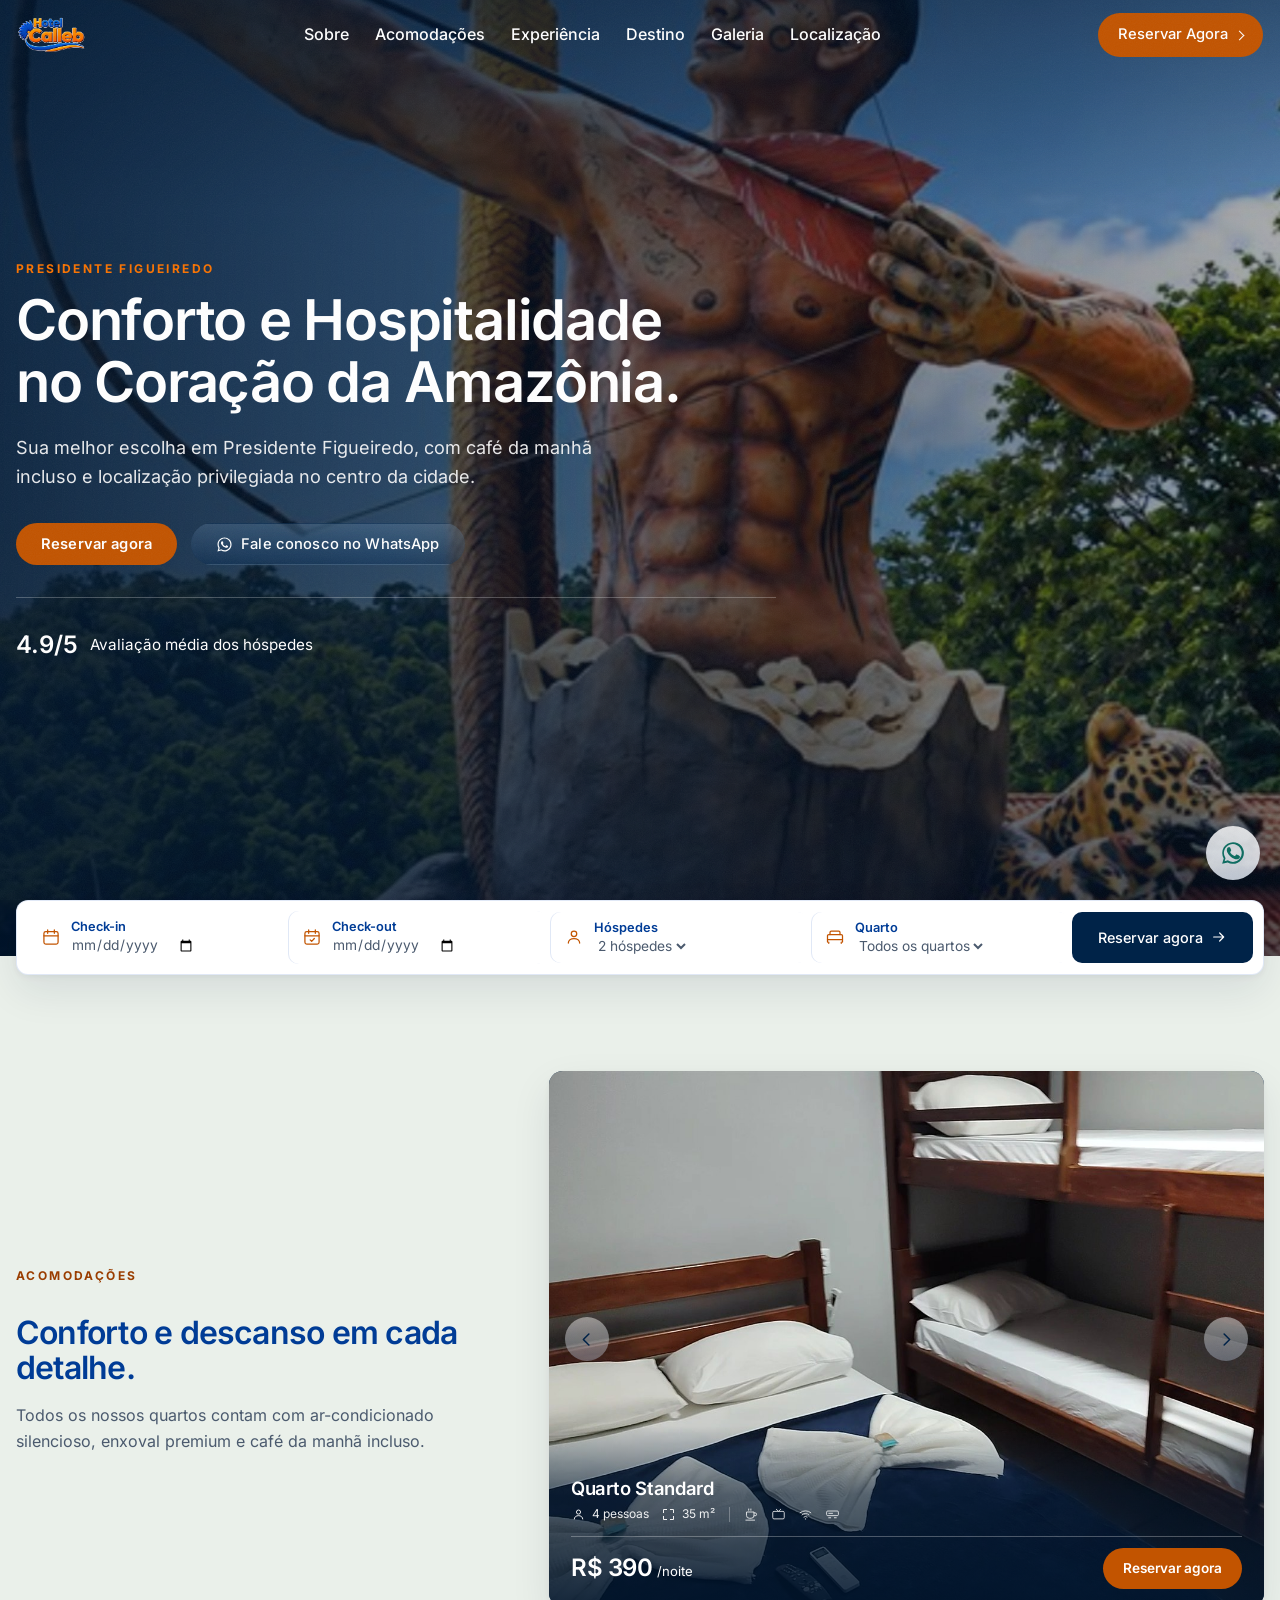
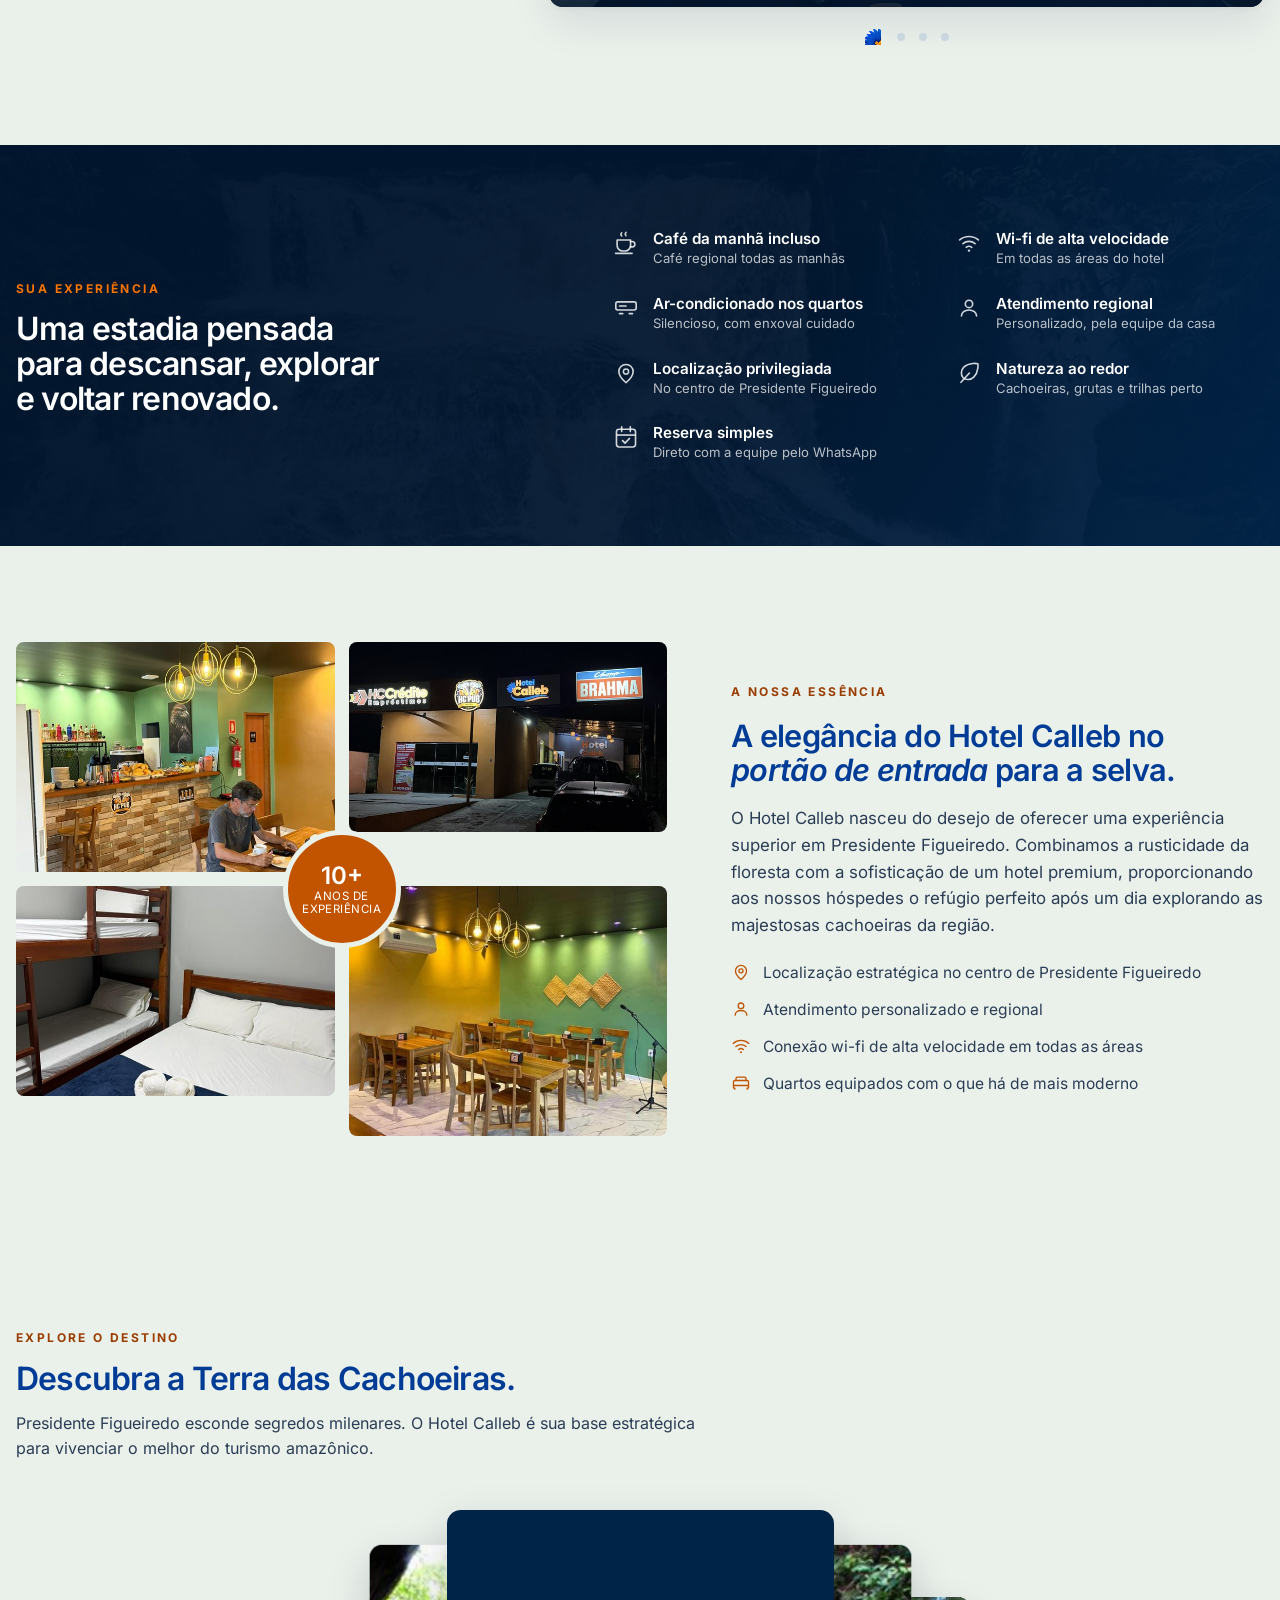
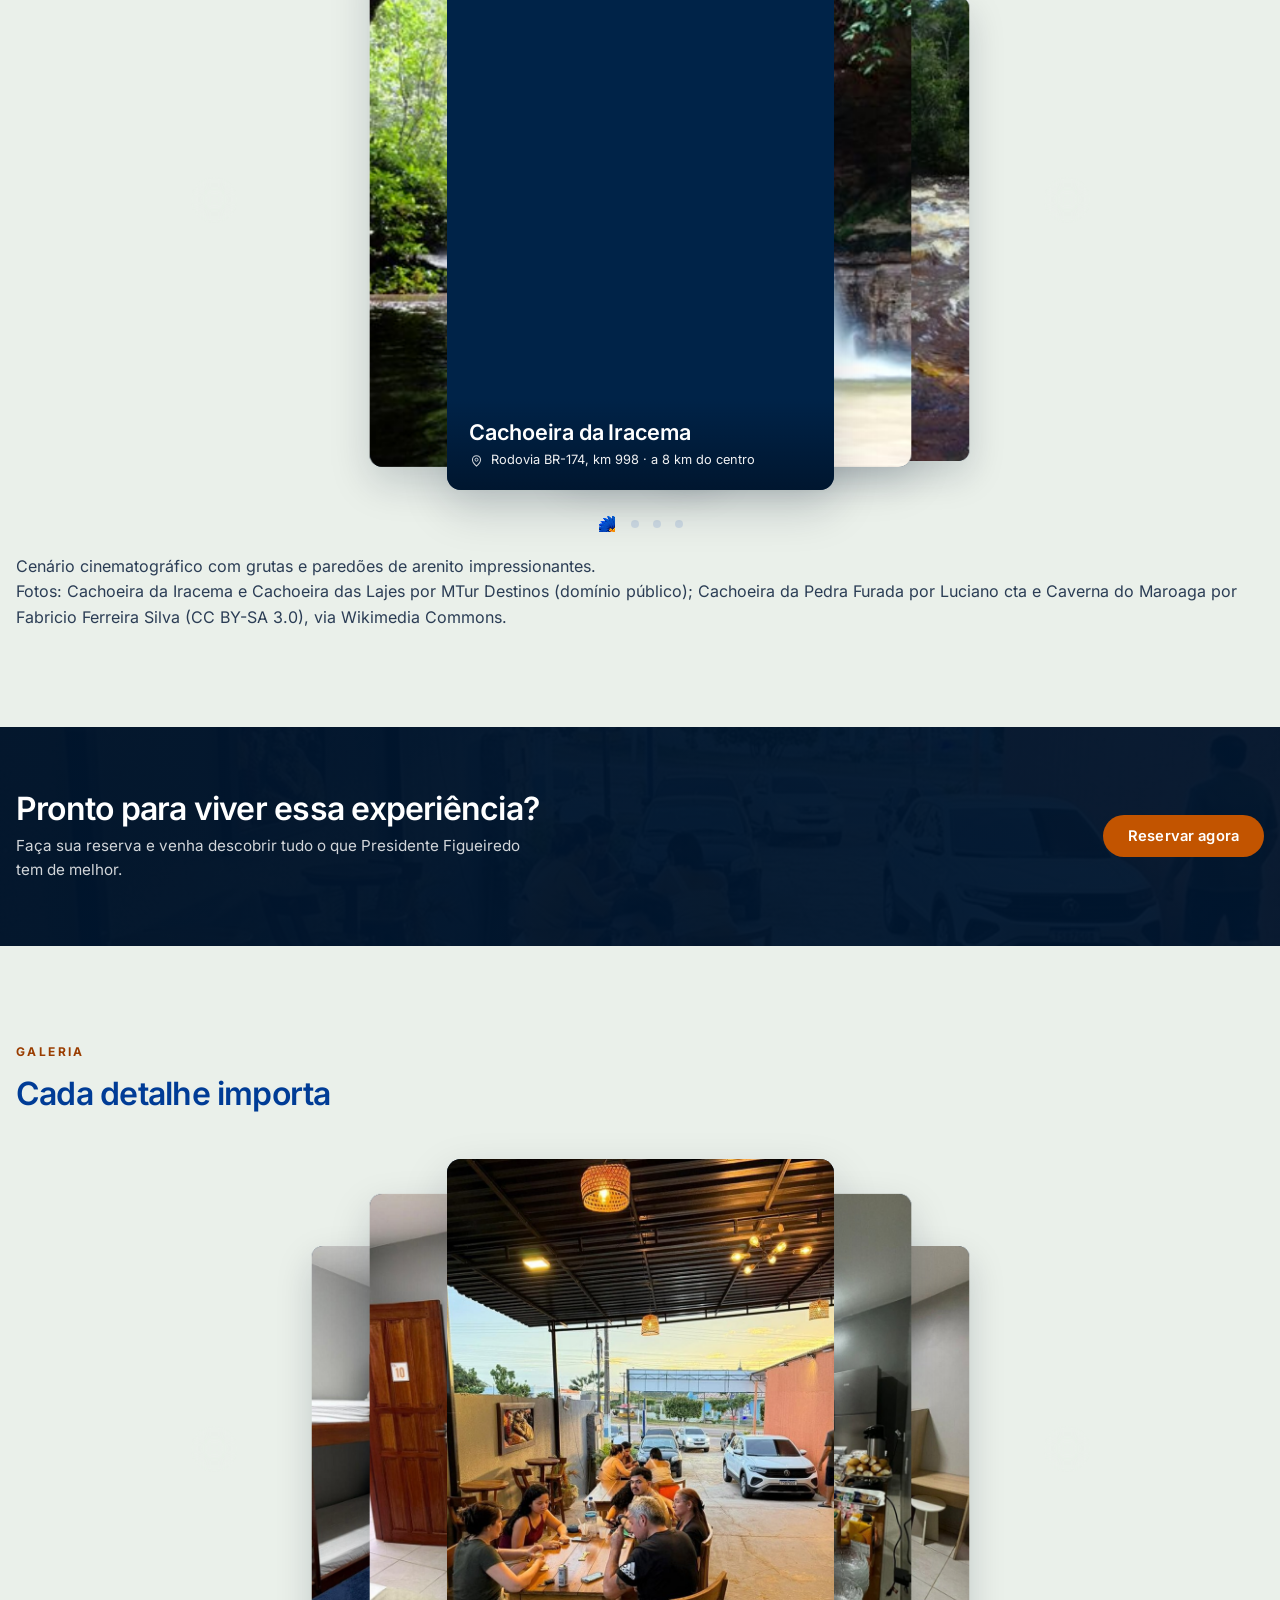
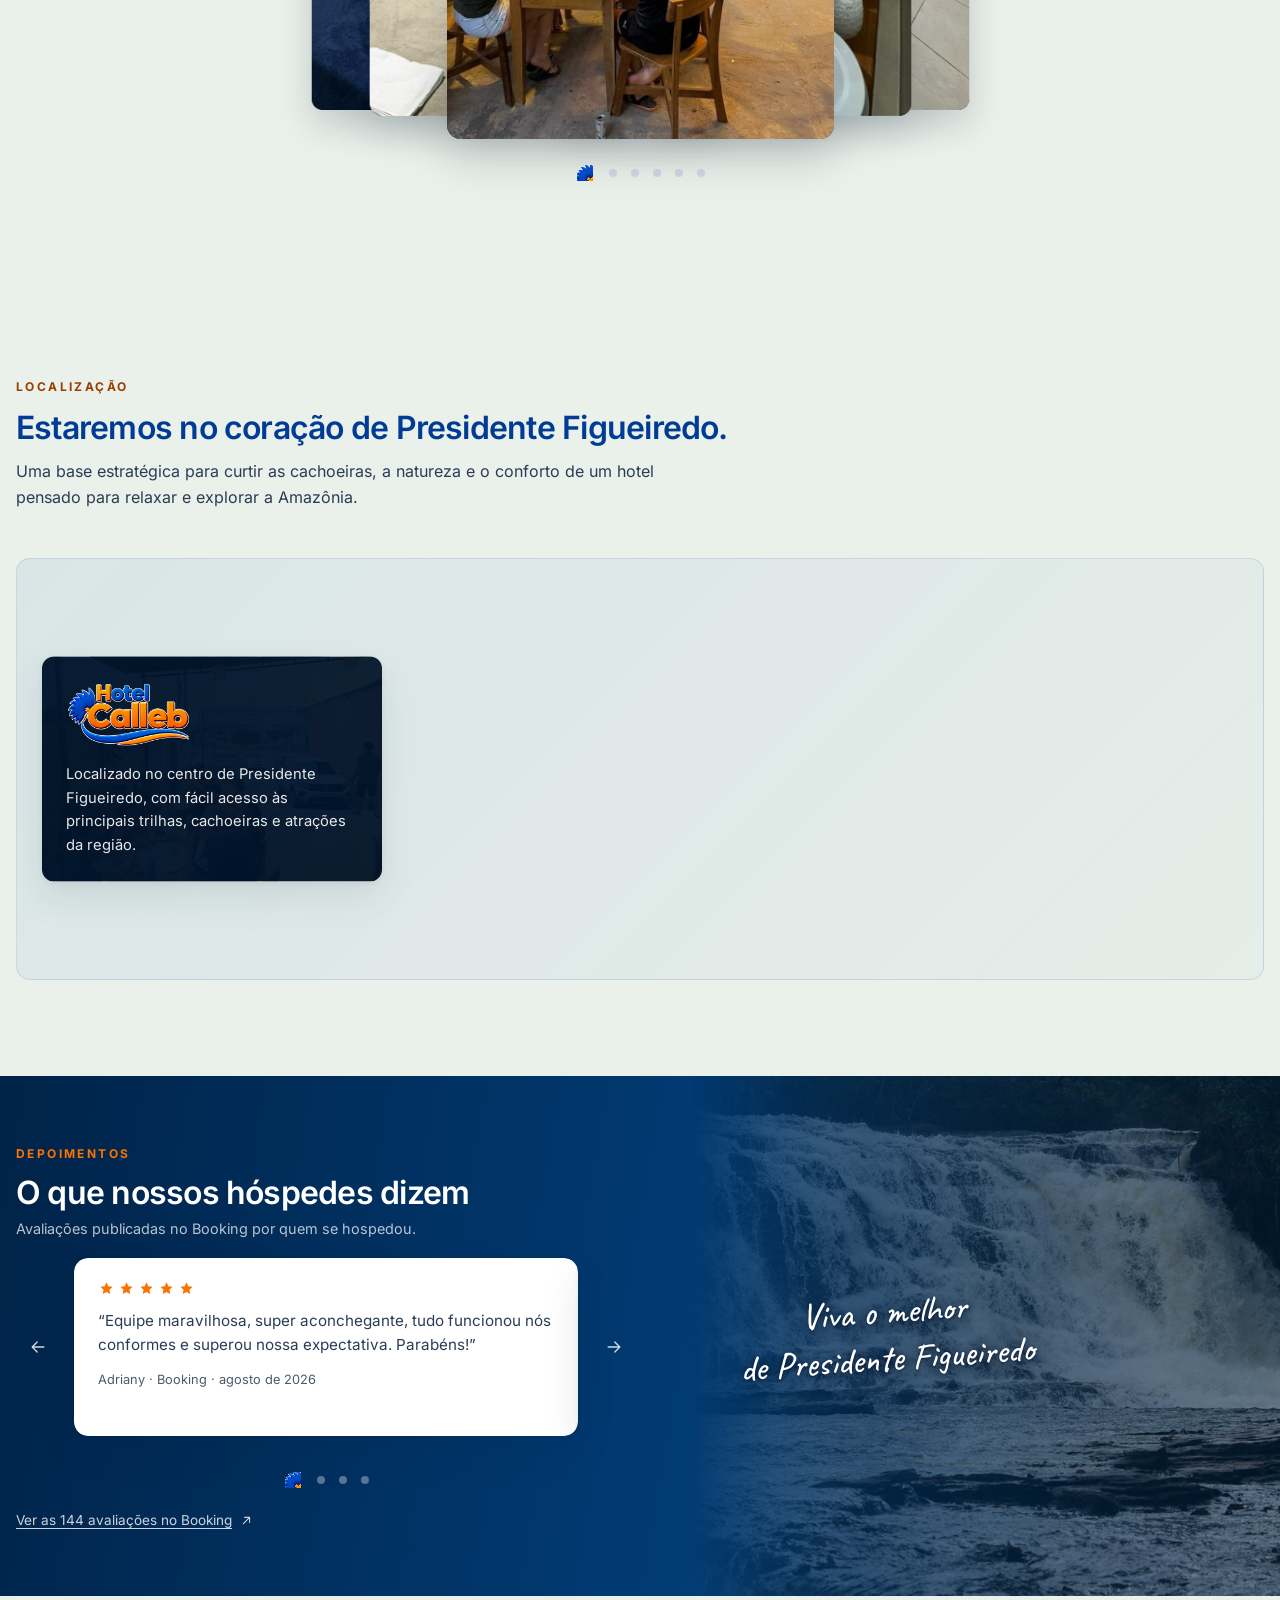
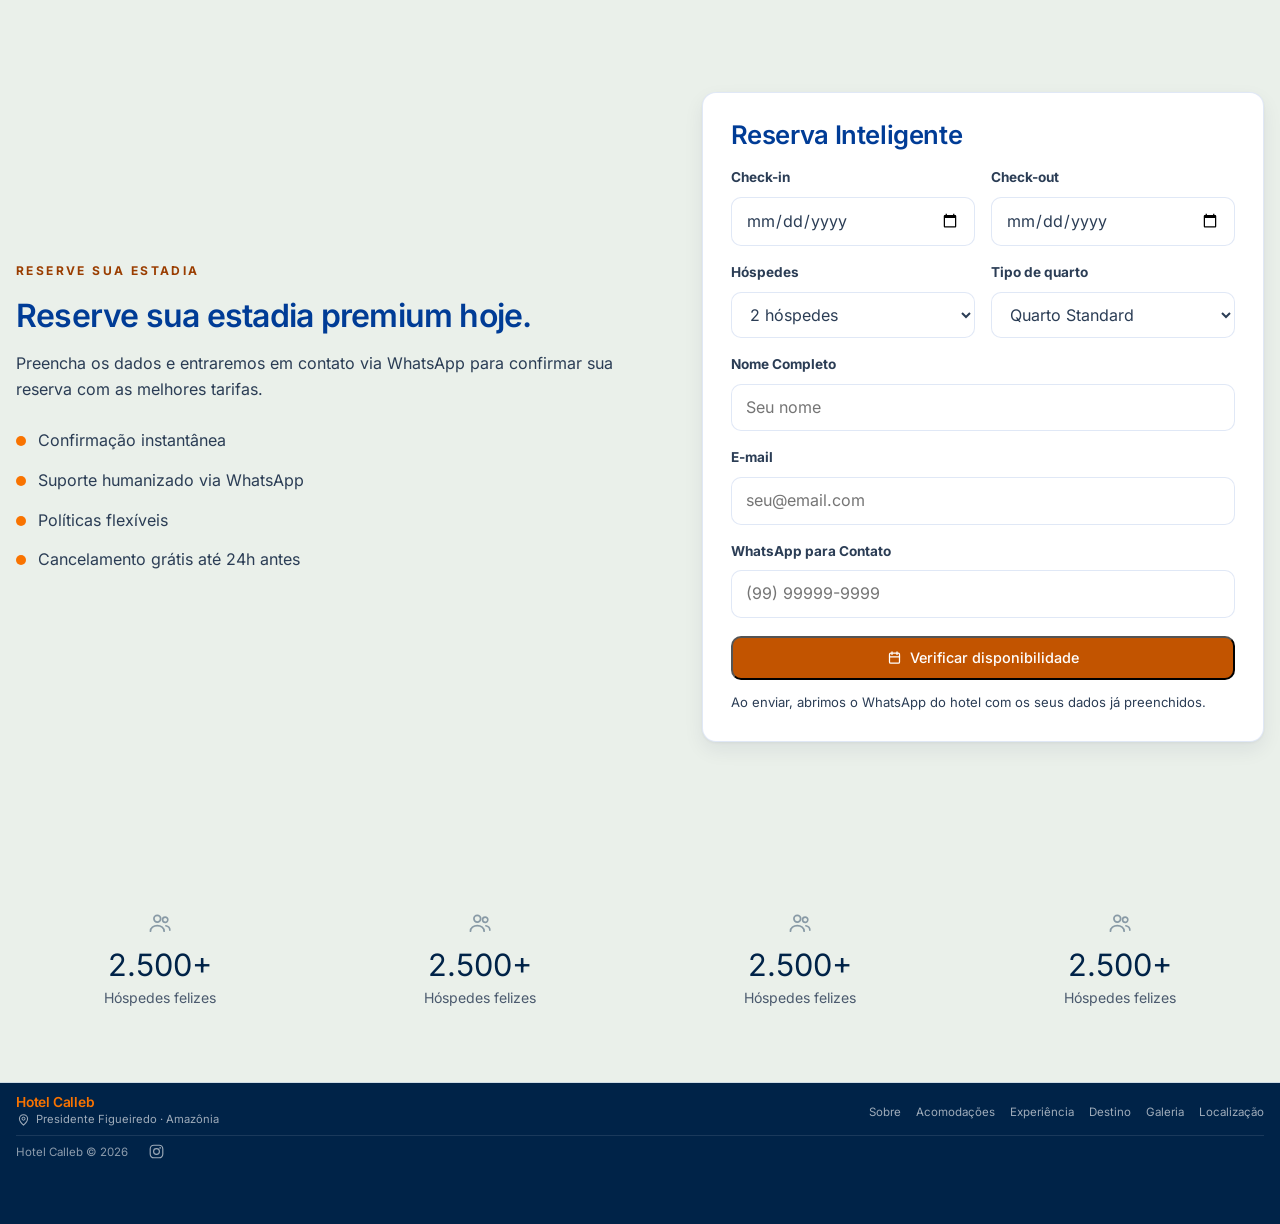
==== commit ff0856ac: "Padrao vira Quarto Standard, e Quarto triplo vira Triple Room Doze lugares, nao so o titulo: o h3, o" ====
--- a/trabalhos/hmx-trabalho-teste/site/index.html
+++ b/trabalhos/hmx-trabalho-teste/site/index.html
@@ -3762,8 +3762,8 @@
                 <label for="rr-quarto">Quarto</label>
                 <select id="rr-quarto" name="quarto">
                   <option>Todos os quartos</option>
-                  <option>Padrão</option>
-                  <option>Quarto triplo</option>
+                  <option>Quarto Standard</option>
+                  <option>Triple Room</option>
                   <option>Casal</option>
                   <option>Solteiro</option>
                 </select>
@@ -3793,10 +3793,10 @@
               <div class="carrossel-janela">
                 <div class="carrossel-trilho" data-carrossel-trilho>
 
-                <article class="quarto-slide" data-carrossel-slide data-nome="Padrão">
-                  <img src="./images/quarto-familia.jpg" width="1200" height="900" alt="Quarto padrão com cama de casal e beliche" loading="lazy" decoding="async" />
+                <article class="quarto-slide" data-carrossel-slide data-nome="Quarto Standard">
+                  <img src="./images/quarto-familia.jpg" width="1200" height="900" alt="Quarto Standard, com cama de casal e beliche" loading="lazy" decoding="async" />
                   <div class="quarto-etiqueta">
-                    <h3>Padrão</h3>
+                    <h3>Quarto Standard</h3>
                     <ul class="quarto-specs">
                       <li><svg viewBox="0 0 24 24" fill="none" aria-hidden="true"><path d="M12 11.4a3.3 3.3 0 1 0 0-6.6 3.3 3.3 0 0 0 0 6.6Z" stroke="currentColor" stroke-width="1.6"/><path d="M5.2 19.2c0-3.1 3-5.4 6.8-5.4s6.8 2.3 6.8 5.4" stroke="currentColor" stroke-width="1.6" stroke-linecap="round"/></svg>4 pessoas</li>
                       <li><svg viewBox="0 0 24 24" fill="none" aria-hidden="true"><path d="M4 9V4h5M20 9V4h-5M4 15v5h5M20 15v5h-5" stroke="currentColor" stroke-width="1.6" stroke-linecap="round" stroke-linejoin="round"/></svg>35 m²</li>
@@ -3807,15 +3807,15 @@
                     </ul>
                     <div class="quarto-acao">
                       <span class="quarto-preco"><strong>R$ 390</strong> /noite</span>
-                      <a class="quarto-reservar" href="https://wa.me/559285372368?text=Ol%C3%A1%21%20Gostaria%20de%20reservar%20o%20quarto%20Padr%C3%A3o%20no%20Hotel%20Calleb." target="_blank" rel="noopener">Reservar agora</a>
+                      <a class="quarto-reservar" href="https://wa.me/559285372368?text=Ol%C3%A1%21%20Gostaria%20de%20reservar%20o%20Quarto%20Standard%20no%20Hotel%20Calleb." target="_blank" rel="noopener">Reservar agora</a>
                     </div>
                   </div>
                 </article>
 
-                <article class="quarto-slide" data-carrossel-slide data-nome="Quarto triplo">
-                  <img src="./images/quarto-triplo.jpg" width="1200" height="900" alt="Quarto triplo com camas de solteiro e beliche" loading="lazy" decoding="async" />
+                <article class="quarto-slide" data-carrossel-slide data-nome="Triple Room">
+                  <img src="./images/quarto-triplo.jpg" width="1200" height="900" alt="Triple Room, com camas de solteiro e beliche" loading="lazy" decoding="async" />
                   <div class="quarto-etiqueta">
-                    <h3>Quarto triplo</h3>
+                    <h3>Triple Room</h3>
                     <ul class="quarto-specs">
                       <li><svg viewBox="0 0 24 24" fill="none" aria-hidden="true"><path d="M12 11.4a3.3 3.3 0 1 0 0-6.6 3.3 3.3 0 0 0 0 6.6Z" stroke="currentColor" stroke-width="1.6"/><path d="M5.2 19.2c0-3.1 3-5.4 6.8-5.4s6.8 2.3 6.8 5.4" stroke="currentColor" stroke-width="1.6" stroke-linecap="round"/></svg>3 pessoas</li>
                       <li><svg viewBox="0 0 24 24" fill="none" aria-hidden="true"><path d="M4 9V4h5M20 9V4h-5M4 15v5h5M20 15v5h-5" stroke="currentColor" stroke-width="1.6" stroke-linecap="round" stroke-linejoin="round"/></svg>35 m²</li>
@@ -3826,7 +3826,7 @@
                     </ul>
                     <div class="quarto-acao">
                       <span class="quarto-preco"><strong>R$ 320</strong> /noite</span>
-                      <a class="quarto-reservar" href="https://wa.me/559285372368?text=Ol%C3%A1%21%20Gostaria%20de%20reservar%20o%20Quarto%20triplo%20no%20Hotel%20Calleb." target="_blank" rel="noopener">Reservar agora</a>
+                      <a class="quarto-reservar" href="https://wa.me/559285372368?text=Ol%C3%A1%21%20Gostaria%20de%20reservar%20o%20Triple%20Room%20no%20Hotel%20Calleb." target="_blank" rel="noopener">Reservar agora</a>
                     </div>
                   </div>
                 </article>
@@ -4363,8 +4363,8 @@
                 <div class="field">
                   <label for="quarto">Tipo de quarto</label>
                   <select id="quarto" name="quarto">
-                    <option>Padrão</option>
-                    <option>Quarto triplo</option>
+                    <option>Quarto Standard</option>
+                    <option>Triple Room</option>
                     <option>Casal</option>
                     <option>Solteiro</option>
                   </select>
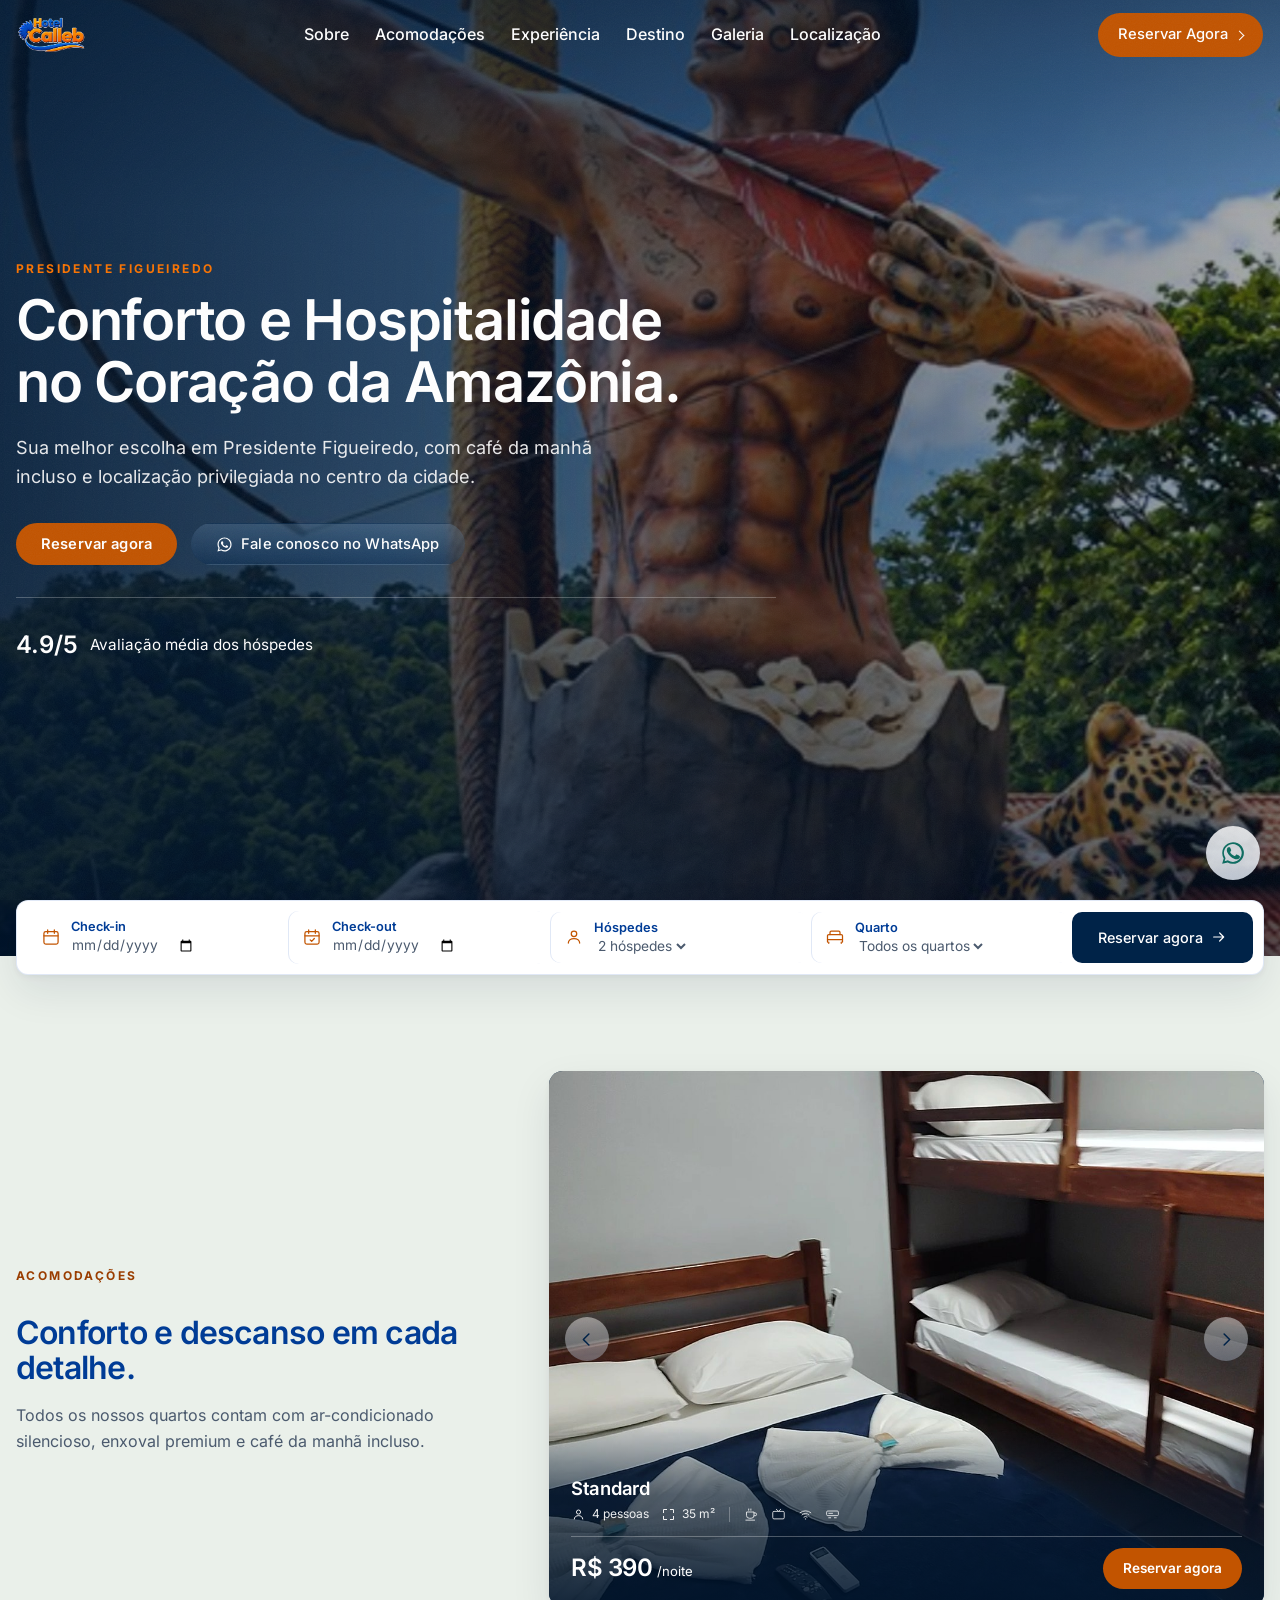
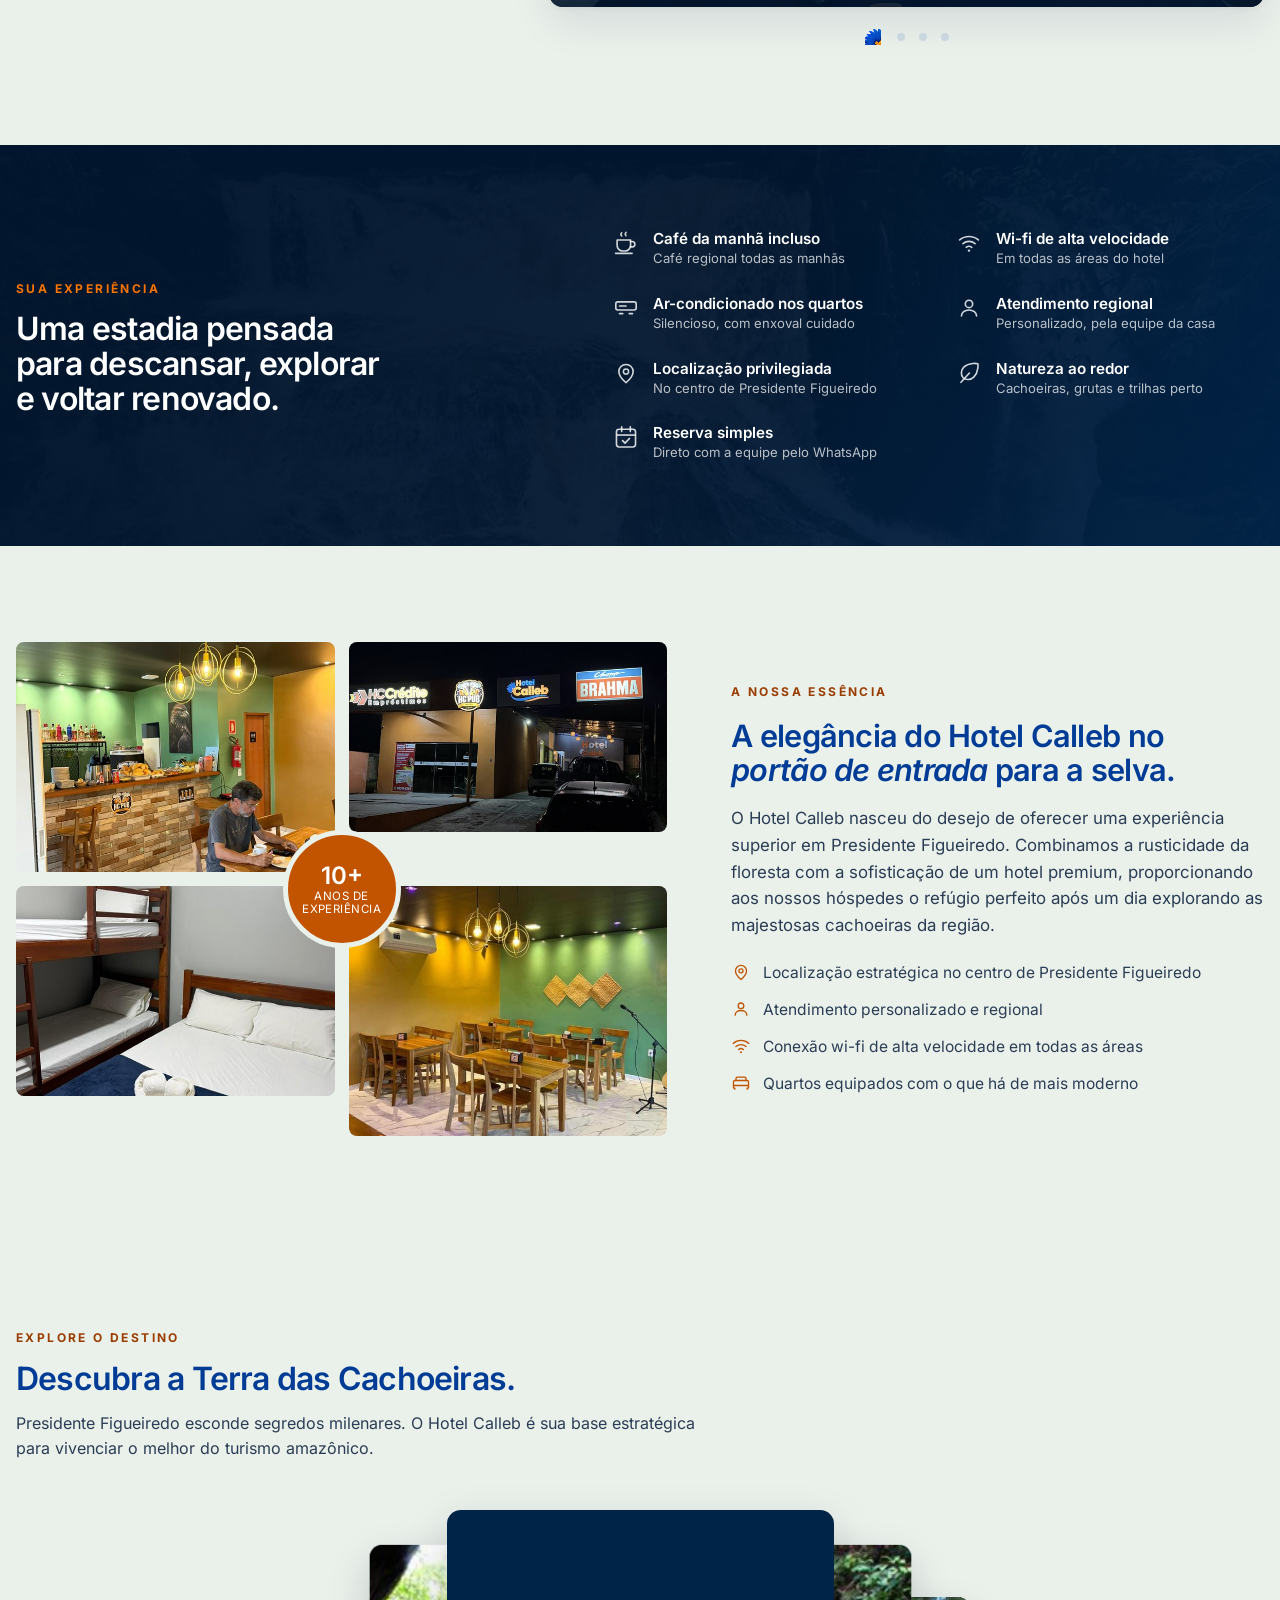
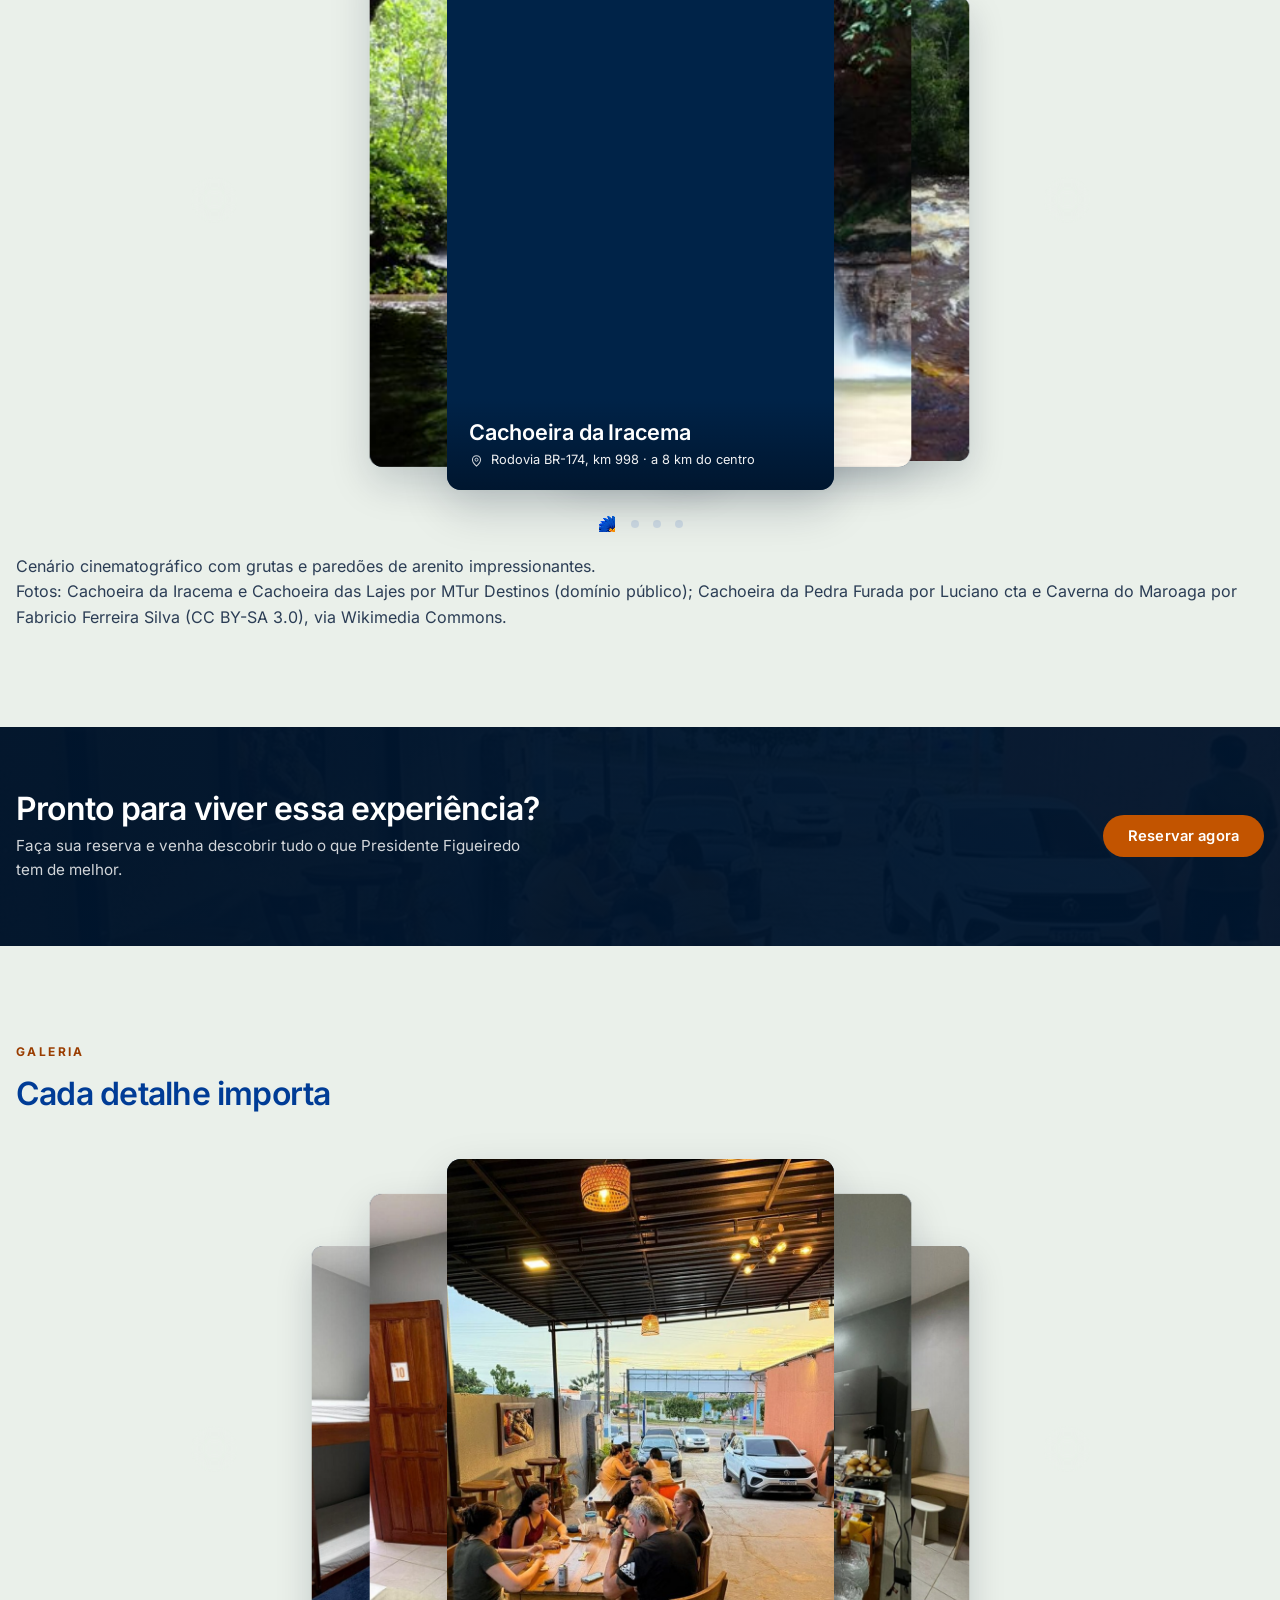
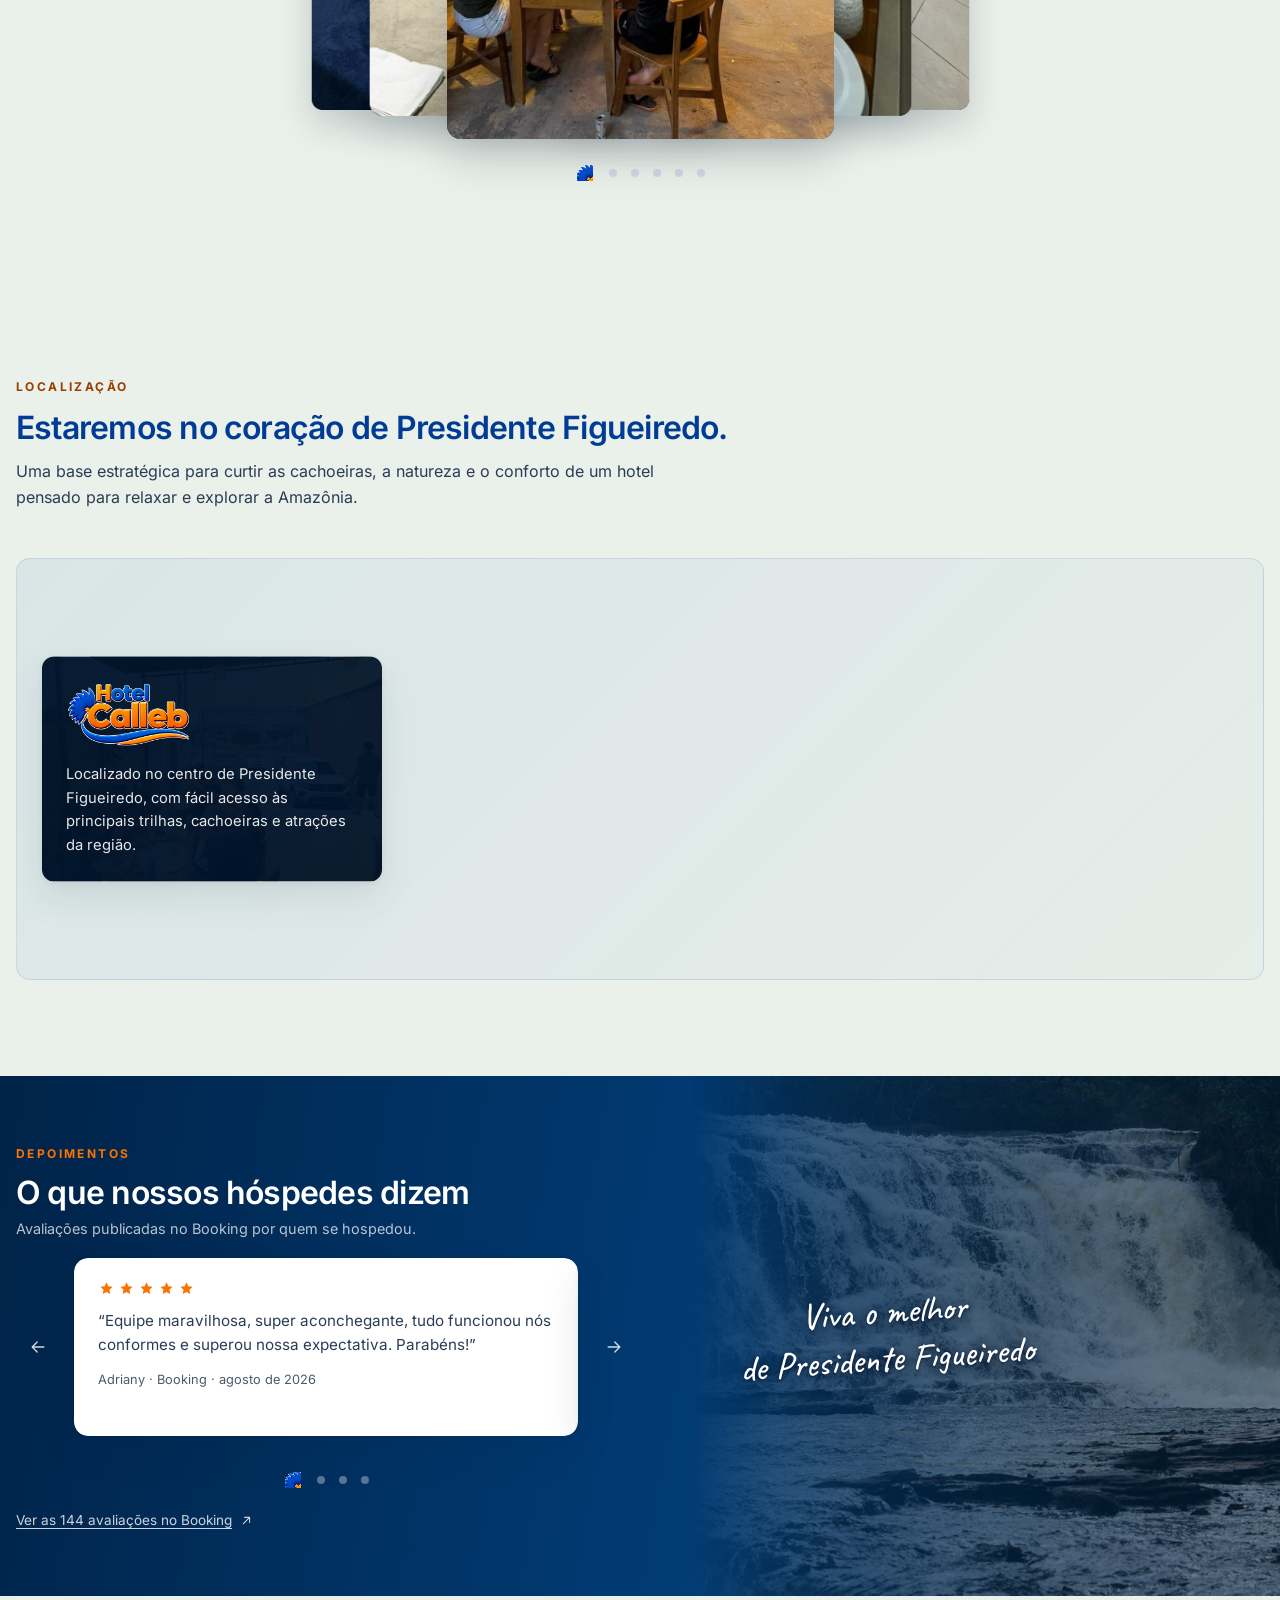
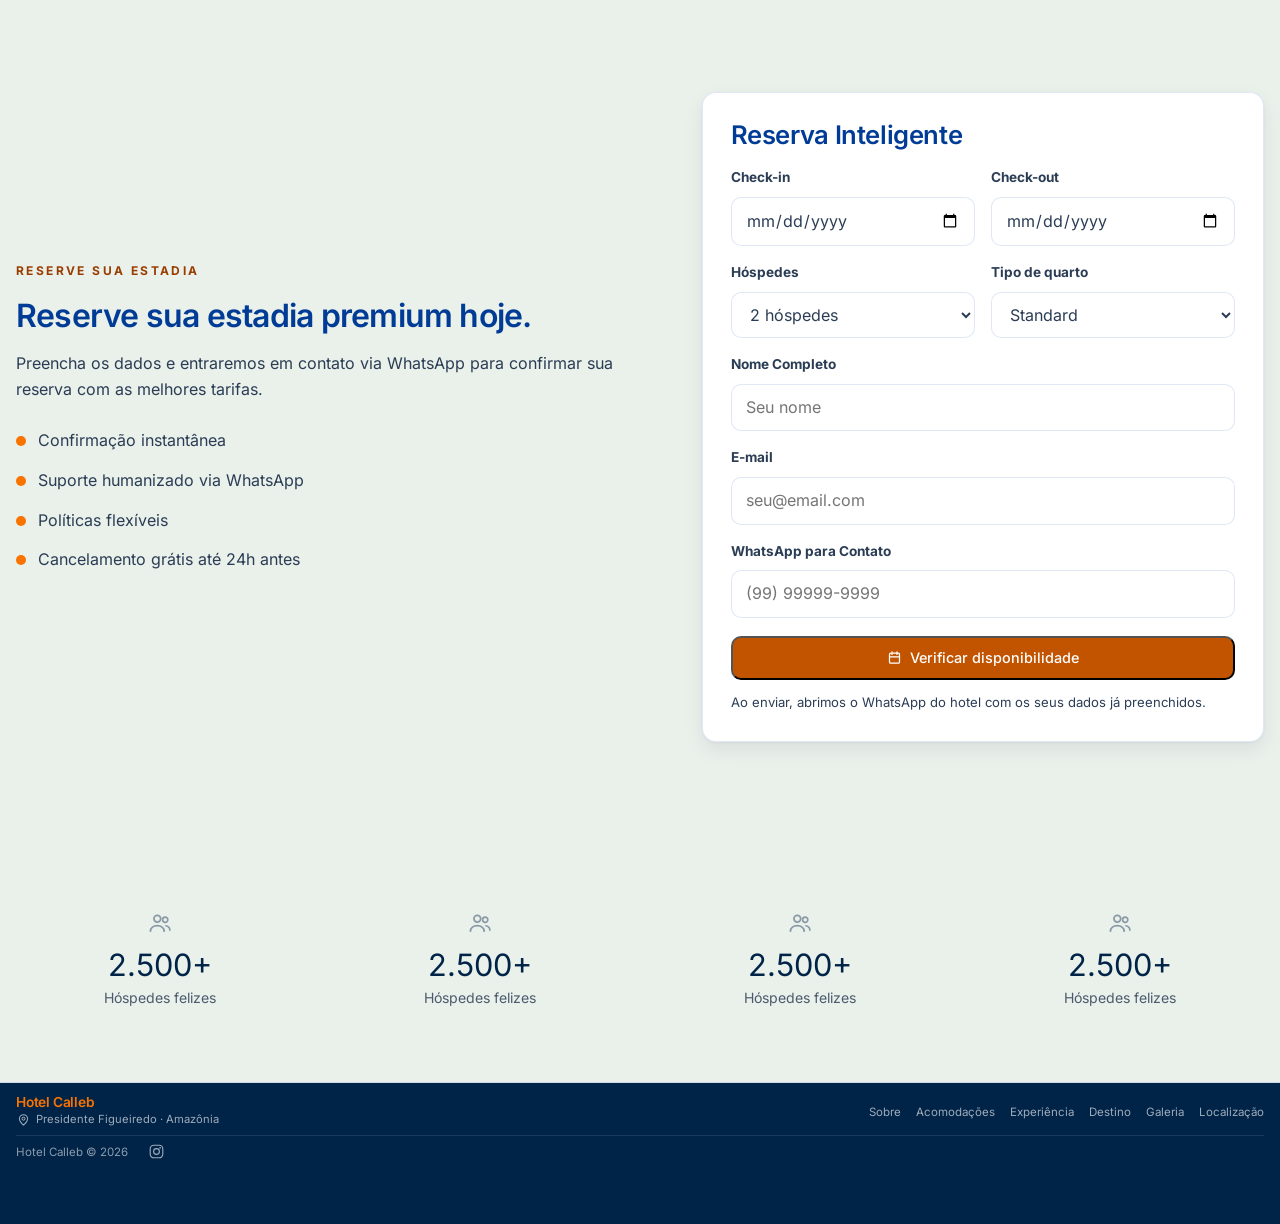
==== commit 4f05f24c: "Hospedes param em 4, e o Standard perde o "Quarto" do nome O menu ia ate 5 e o maior quarto e de 4 p" ====
--- a/trabalhos/hmx-trabalho-teste/site/index.html
+++ b/trabalhos/hmx-trabalho-teste/site/index.html
@@ -3751,7 +3751,6 @@
                   <option>2 hóspedes</option>
                   <option>3 hóspedes</option>
                   <option>4 hóspedes</option>
-                  <option>5 hóspedes</option>
                 </select>
               </span>
             </div>
@@ -3762,7 +3761,7 @@
                 <label for="rr-quarto">Quarto</label>
                 <select id="rr-quarto" name="quarto">
                   <option>Todos os quartos</option>
-                  <option>Quarto Standard</option>
+                  <option>Standard</option>
                   <option>Triple Room</option>
                   <option>Casal</option>
                   <option>Solteiro</option>
@@ -3793,10 +3792,10 @@
               <div class="carrossel-janela">
                 <div class="carrossel-trilho" data-carrossel-trilho>
 
-                <article class="quarto-slide" data-carrossel-slide data-nome="Quarto Standard">
-                  <img src="./images/quarto-familia.jpg" width="1200" height="900" alt="Quarto Standard, com cama de casal e beliche" loading="lazy" decoding="async" />
+                <article class="quarto-slide" data-carrossel-slide data-nome="Standard">
+                  <img src="./images/quarto-familia.jpg" width="1200" height="900" alt="Quarto Standard com cama de casal e beliche" loading="lazy" decoding="async" />
                   <div class="quarto-etiqueta">
-                    <h3>Quarto Standard</h3>
+                    <h3>Standard</h3>
                     <ul class="quarto-specs">
                       <li><svg viewBox="0 0 24 24" fill="none" aria-hidden="true"><path d="M12 11.4a3.3 3.3 0 1 0 0-6.6 3.3 3.3 0 0 0 0 6.6Z" stroke="currentColor" stroke-width="1.6"/><path d="M5.2 19.2c0-3.1 3-5.4 6.8-5.4s6.8 2.3 6.8 5.4" stroke="currentColor" stroke-width="1.6" stroke-linecap="round"/></svg>4 pessoas</li>
                       <li><svg viewBox="0 0 24 24" fill="none" aria-hidden="true"><path d="M4 9V4h5M20 9V4h-5M4 15v5h5M20 15v5h-5" stroke="currentColor" stroke-width="1.6" stroke-linecap="round" stroke-linejoin="round"/></svg>35 m²</li>
@@ -3807,13 +3806,13 @@
                     </ul>
                     <div class="quarto-acao">
                       <span class="quarto-preco"><strong>R$ 390</strong> /noite</span>
-                      <a class="quarto-reservar" href="https://wa.me/559285372368?text=Ol%C3%A1%21%20Gostaria%20de%20reservar%20o%20Quarto%20Standard%20no%20Hotel%20Calleb." target="_blank" rel="noopener">Reservar agora</a>
+                      <a class="quarto-reservar" href="https://wa.me/559285372368?text=Ol%C3%A1%21%20Gostaria%20de%20reservar%20o%20quarto%20Standard%20no%20Hotel%20Calleb." target="_blank" rel="noopener">Reservar agora</a>
                     </div>
                   </div>
                 </article>
 
                 <article class="quarto-slide" data-carrossel-slide data-nome="Triple Room">
-                  <img src="./images/quarto-triplo.jpg" width="1200" height="900" alt="Triple Room, com camas de solteiro e beliche" loading="lazy" decoding="async" />
+                  <img src="./images/quarto-triplo.jpg" width="1200" height="900" alt="Triple Room com camas de solteiro e beliche" loading="lazy" decoding="async" />
                   <div class="quarto-etiqueta">
                     <h3>Triple Room</h3>
                     <ul class="quarto-specs">
@@ -4357,13 +4356,12 @@
                     <option>2 hóspedes</option>
                     <option>3 hóspedes</option>
                     <option>4 hóspedes</option>
-                    <option>5 hóspedes</option>
                   </select>
                 </div>
                 <div class="field">
                   <label for="quarto">Tipo de quarto</label>
                   <select id="quarto" name="quarto">
-                    <option>Quarto Standard</option>
+                    <option>Standard</option>
                     <option>Triple Room</option>
                     <option>Casal</option>
                     <option>Solteiro</option>
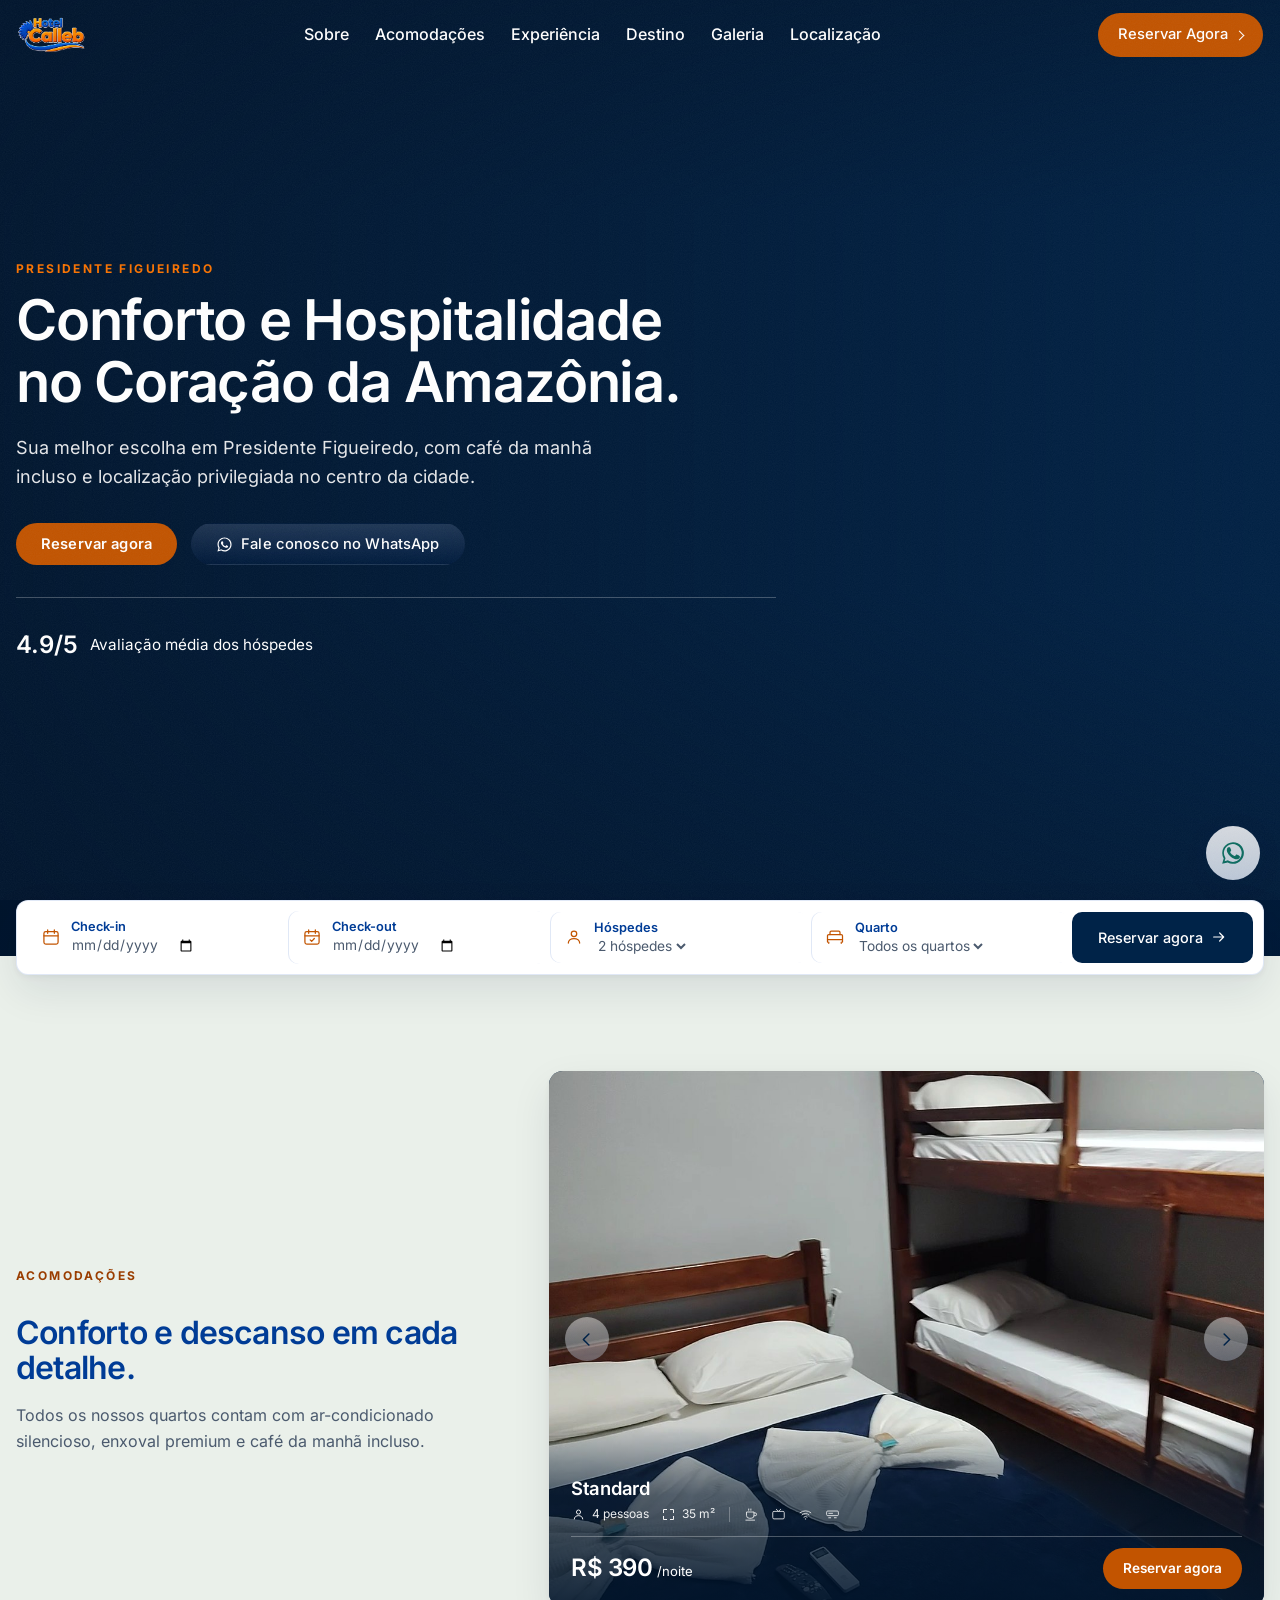
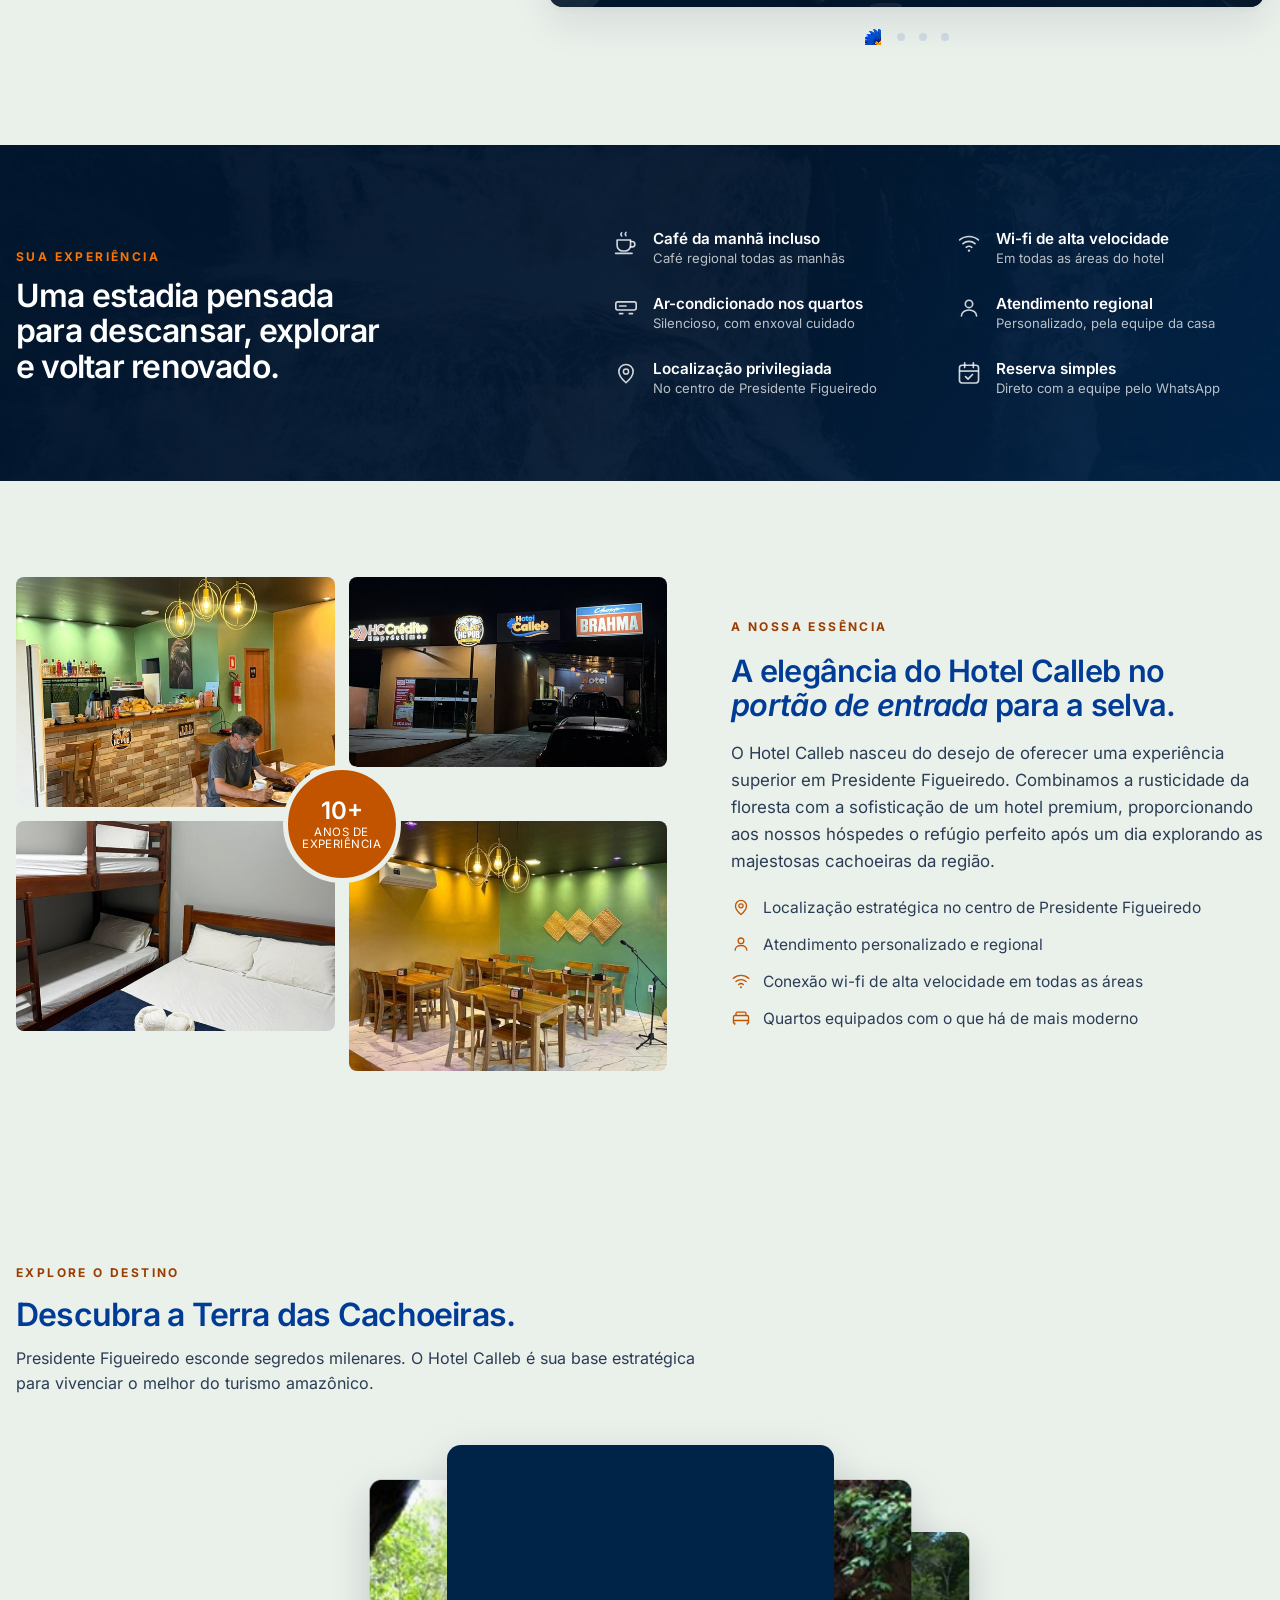
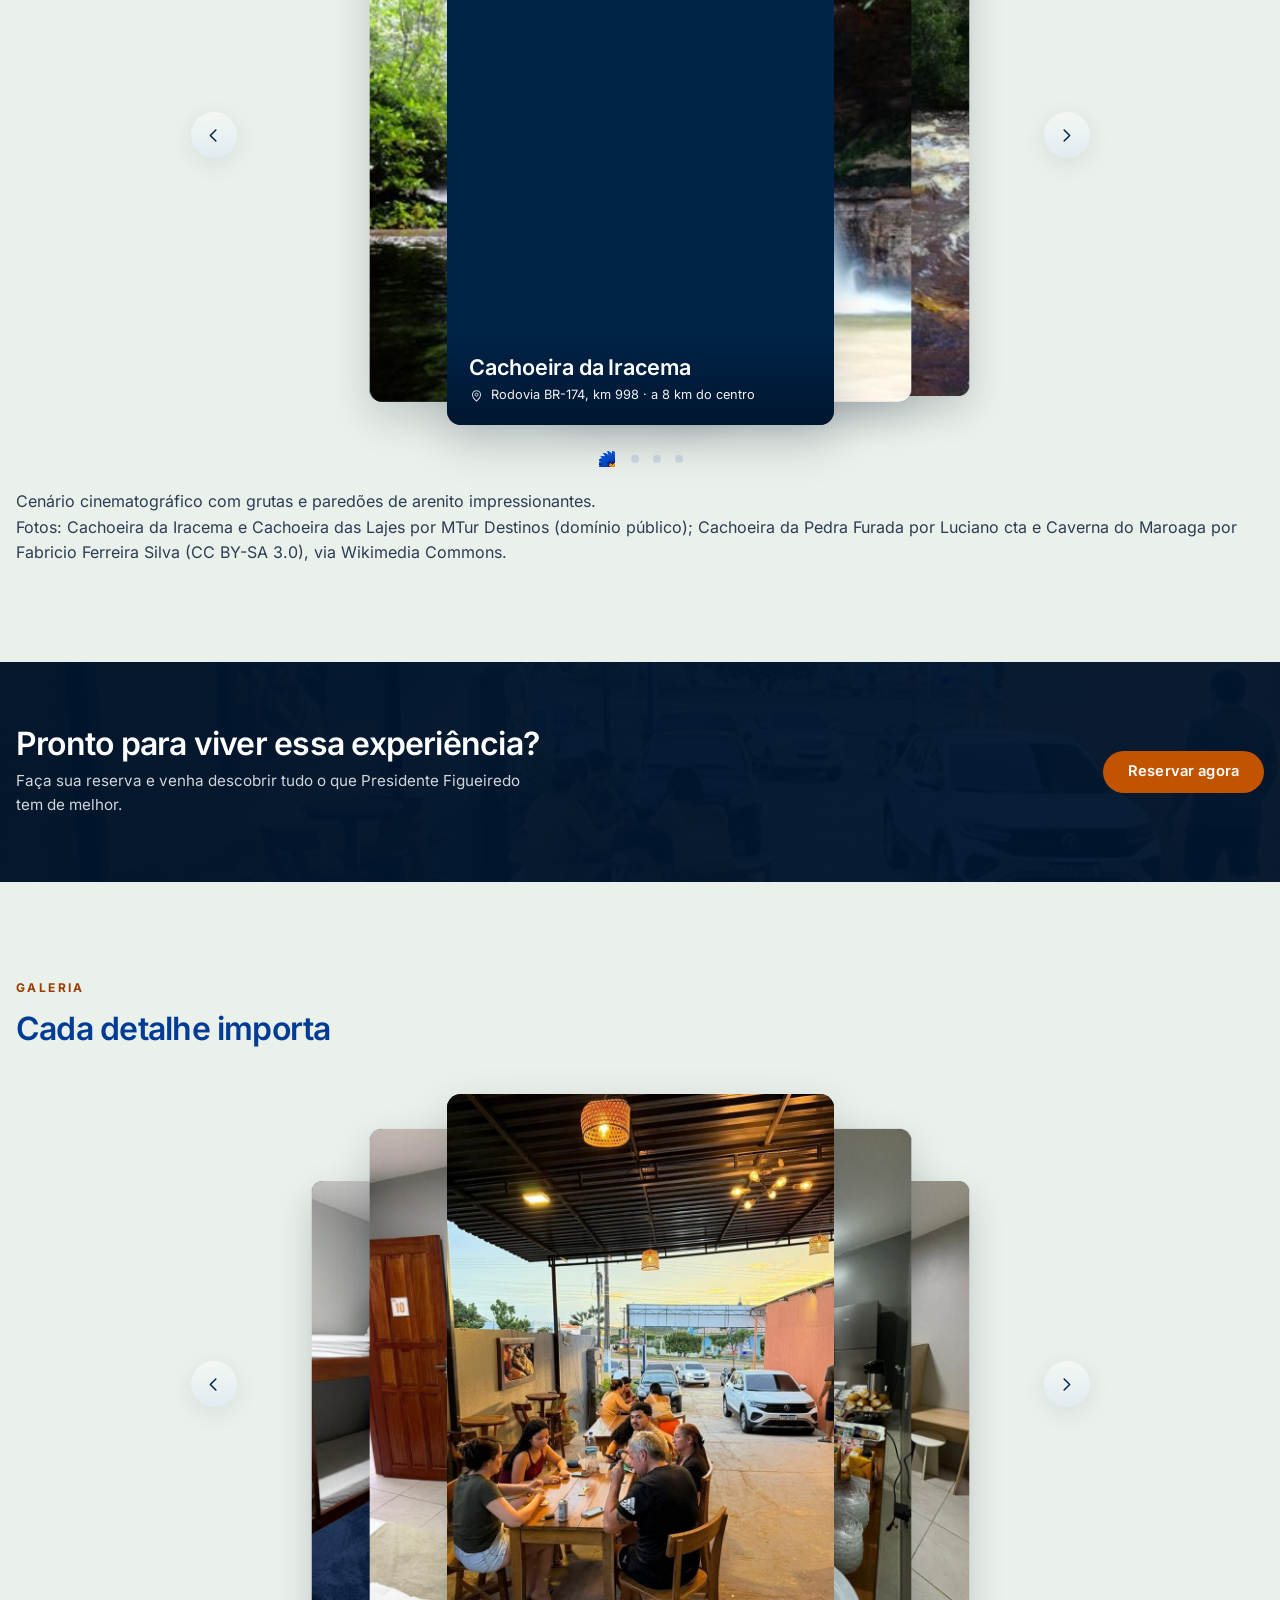
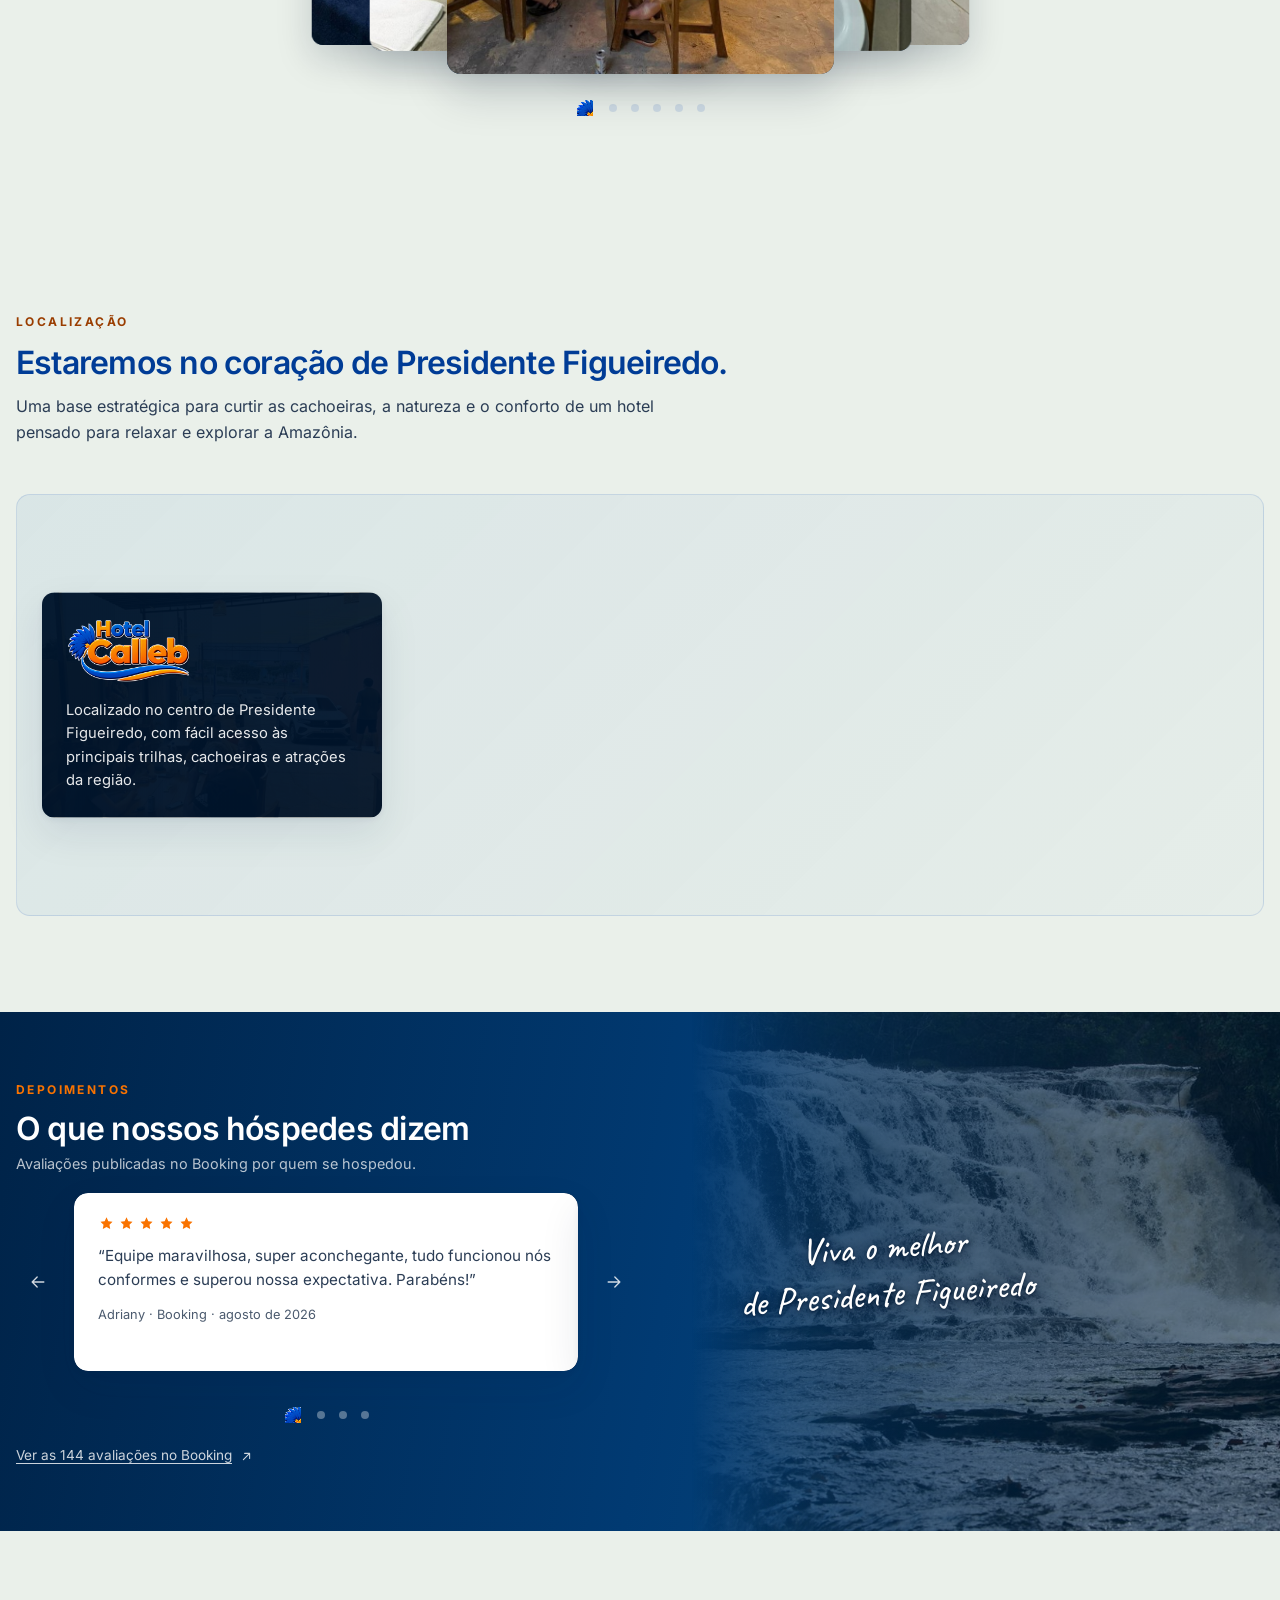
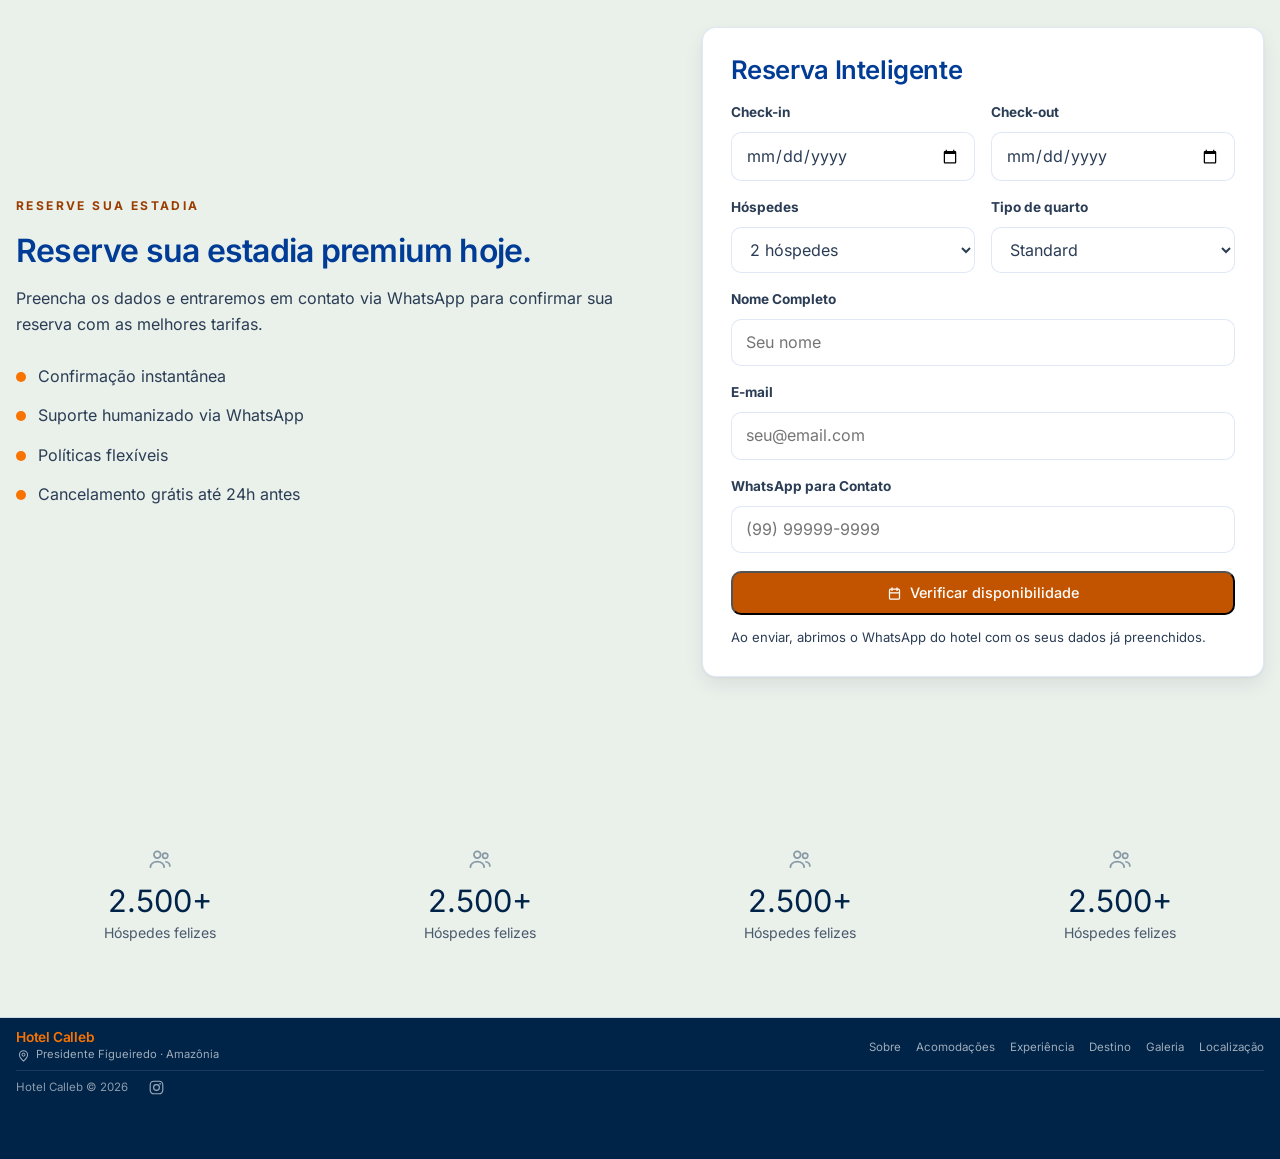
==== commit 16d15c2a: "Tira "Natureza ao redor" da faixa de experiencia Sete itens viram seis, o que fecha as duas colunas " ====
--- a/trabalhos/hmx-trabalho-teste/site/index.html
+++ b/trabalhos/hmx-trabalho-teste/site/index.html
@@ -3888,9 +3888,15 @@
 
       <!-- ---- Experiencia ----
            Faixa escura de ponta a ponta, com a foto da mata atras e o azul da
-           marca por cima. Os sete itens sao os que o site ja afirmava: quatro
-           vinham dos cartoes desta secao e tres da lista da secao "essencia".
-           Nada foi acrescentado. -->
+           marca por cima. Os itens sao os que o site ja afirmava: vinham dos
+           cartoes desta secao e da lista da secao "essencia". Nada foi
+           acrescentado.
+
+           Eram sete; "Natureza ao redor — cachoeiras, grutas e trilhas perto"
+           saiu a pedido. A informacao nao se perdeu: a secao "destino", logo
+           abaixo, e inteira sobre isso, com as quatro cachoeiras e a caverna
+           nomeadas. De quebra, seis itens fecham as duas colunas em tres
+           linhas certas — com sete sobrava um sozinho na ultima. -->
       <section id="experiencia" data-section="experiencia" class="faixa-experiencia reveal">
         <div class="exp-fundo" aria-hidden="true">
           <img src="./images/destino-cachoeira.jpg" width="1600" height="1067" alt="" loading="lazy" decoding="async" />
@@ -3922,10 +3928,6 @@
             <li>
               <svg viewBox="0 0 24 24" fill="none" aria-hidden="true"><path d="M12 21s6.6-5.5 6.6-10.3a6.6 6.6 0 1 0-13.2 0C5.4 15.5 12 21 12 21Z" stroke="currentColor" stroke-width="1.5" stroke-linejoin="round"/><circle cx="12" cy="10.6" r="2.4" stroke="currentColor" stroke-width="1.4"/></svg>
               <div><strong>Localização privilegiada</strong><span>No centro de Presidente Figueiredo</span></div>
-            </li>
-            <li>
-              <svg viewBox="0 0 24 24" fill="none" aria-hidden="true"><path d="M20.2 3.4s1 7.6-3.6 12.2c-3 3-7.5 3.2-10 .8-2.4-2.5-2.2-7 .8-10C12 1.9 20.2 3.4 20.2 3.4Z" stroke="currentColor" stroke-width="1.5" stroke-linejoin="round"/><path d="M4.6 20.6 12.4 12" stroke="currentColor" stroke-width="1.5" stroke-linecap="round"/></svg>
-              <div><strong>Natureza ao redor</strong><span>Cachoeiras, grutas e trilhas perto</span></div>
             </li>
             <li>
               <svg viewBox="0 0 24 24" fill="none" aria-hidden="true"><rect x="3.2" y="4.8" width="17.6" height="16.4" rx="2.4" stroke="currentColor" stroke-width="1.5"/><path d="M8 2.6v4.4M16 2.6v4.4" stroke="currentColor" stroke-width="1.5" stroke-linecap="round"/><path d="M3.2 10.2h17.6" stroke="currentColor" stroke-width="1.5"/><path d="m8.8 15.4 2.3 2.3 4.1-4.3" stroke="currentColor" stroke-width="1.6" stroke-linecap="round" stroke-linejoin="round"/></svg>
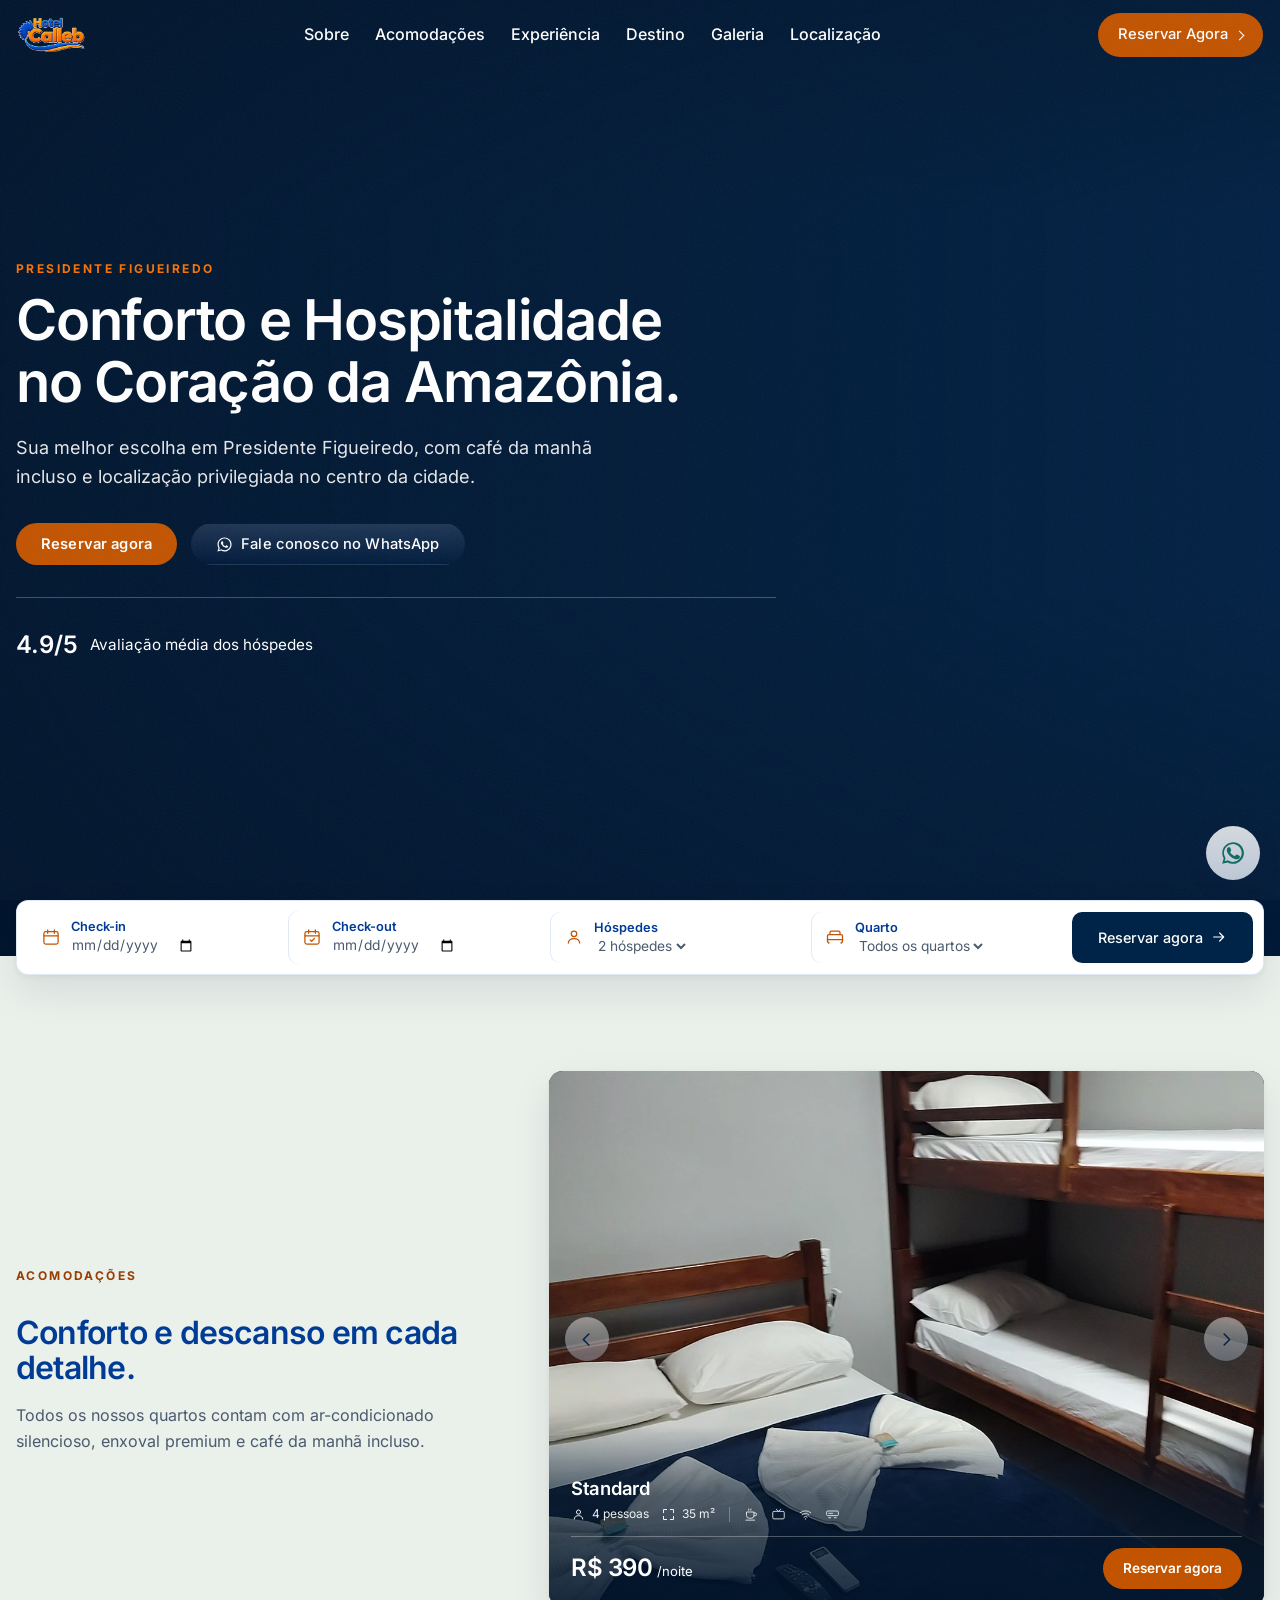
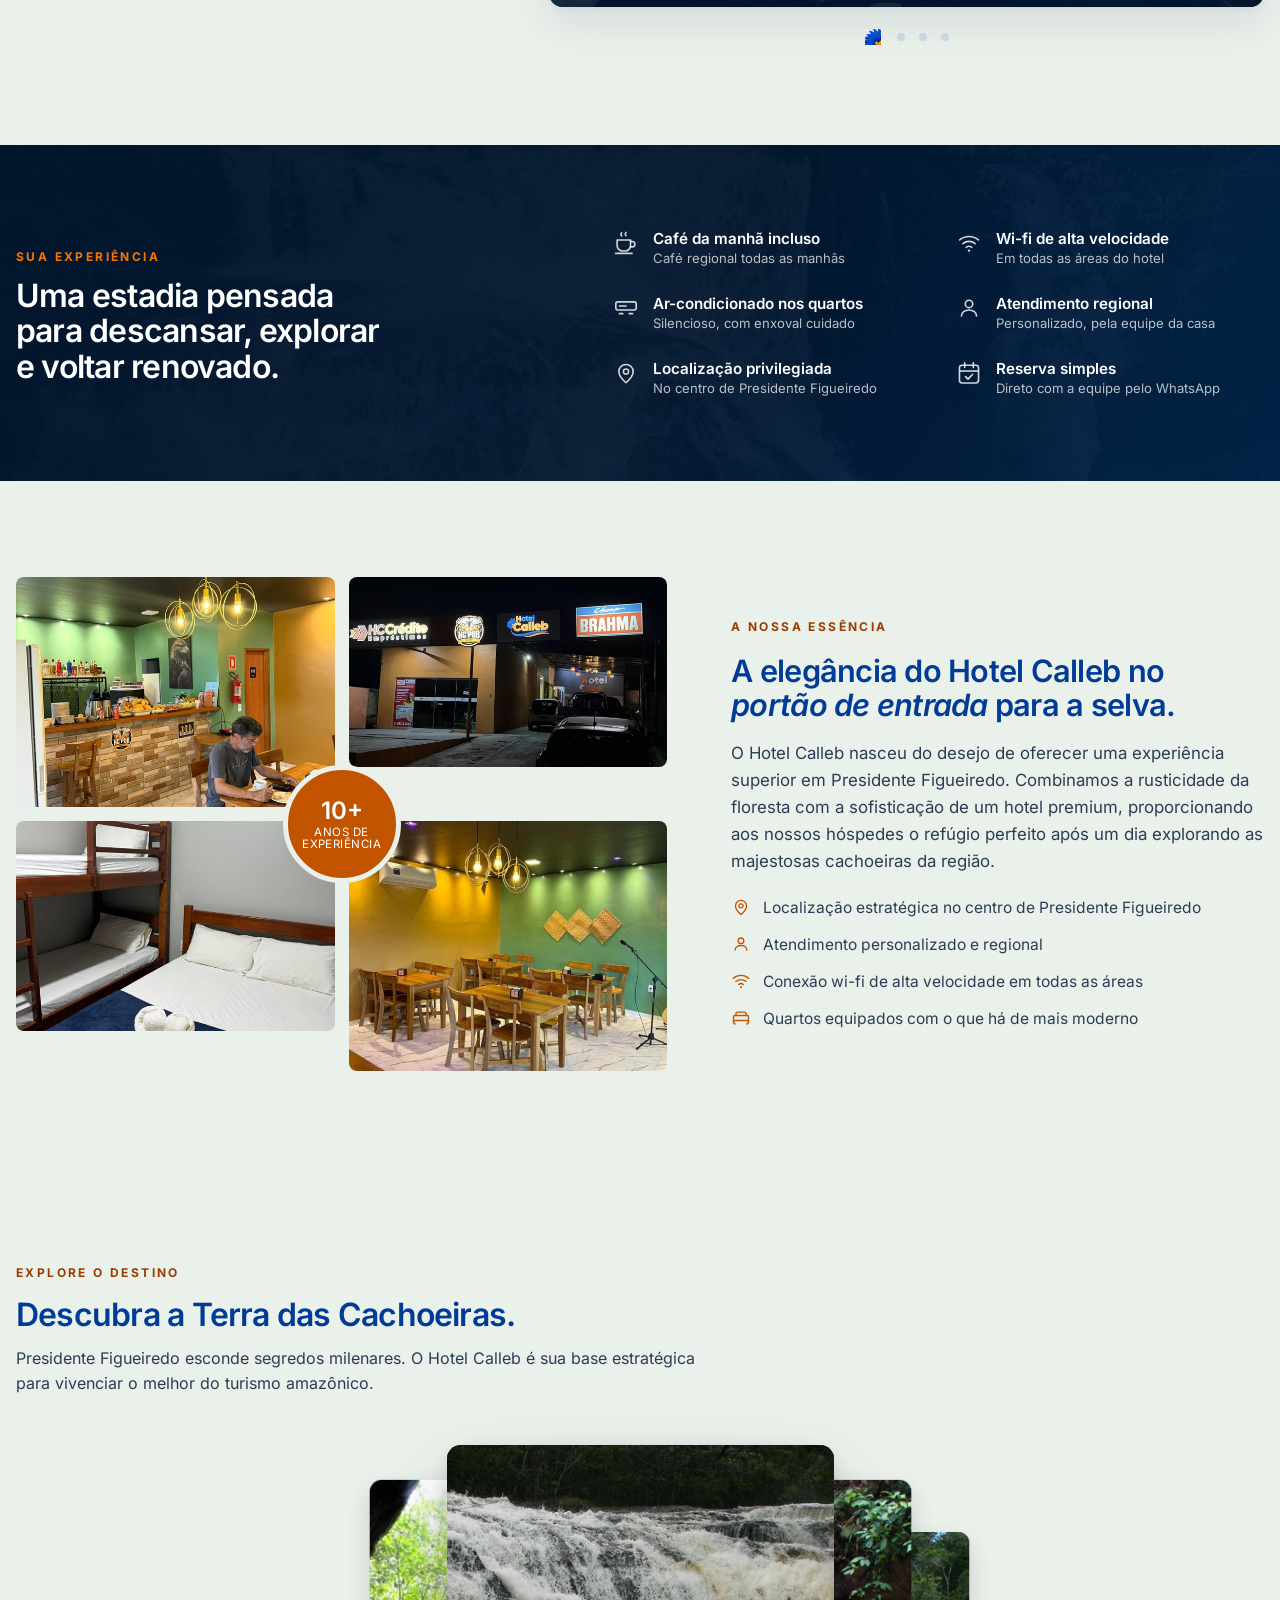
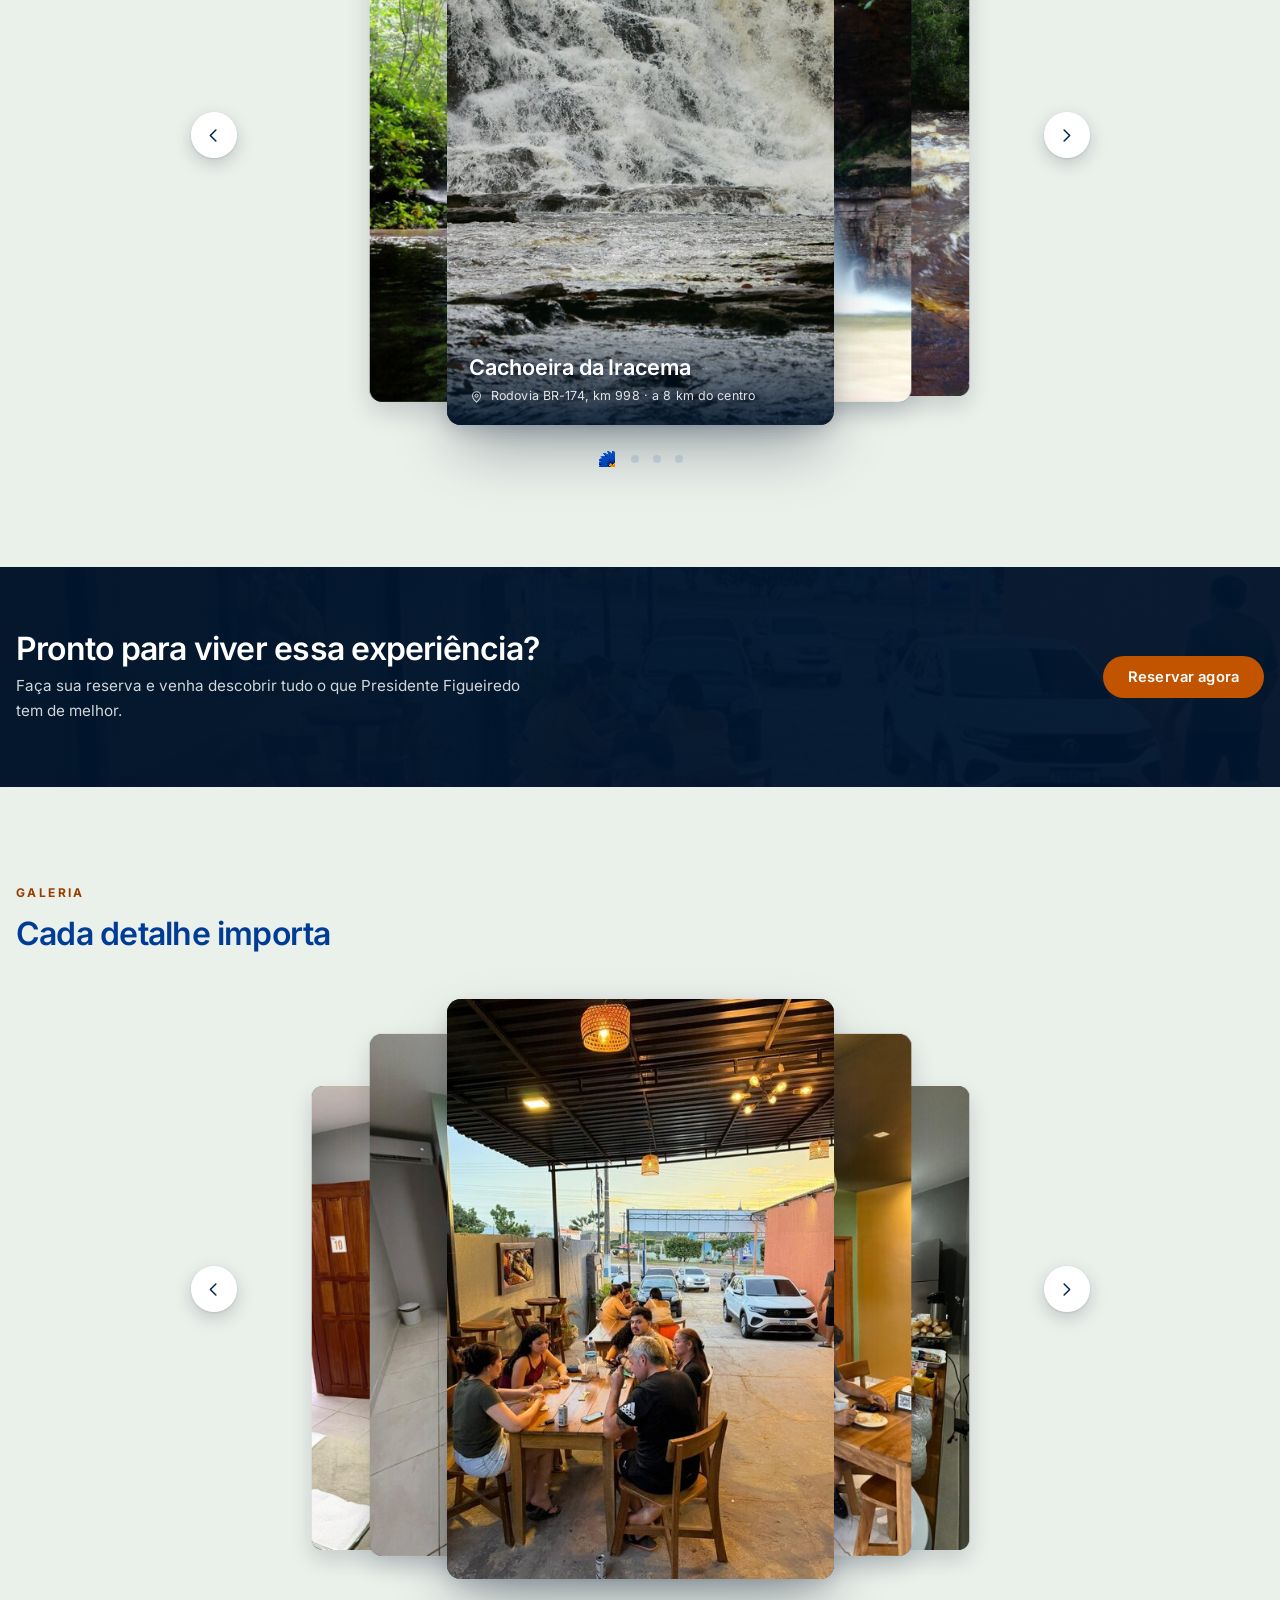
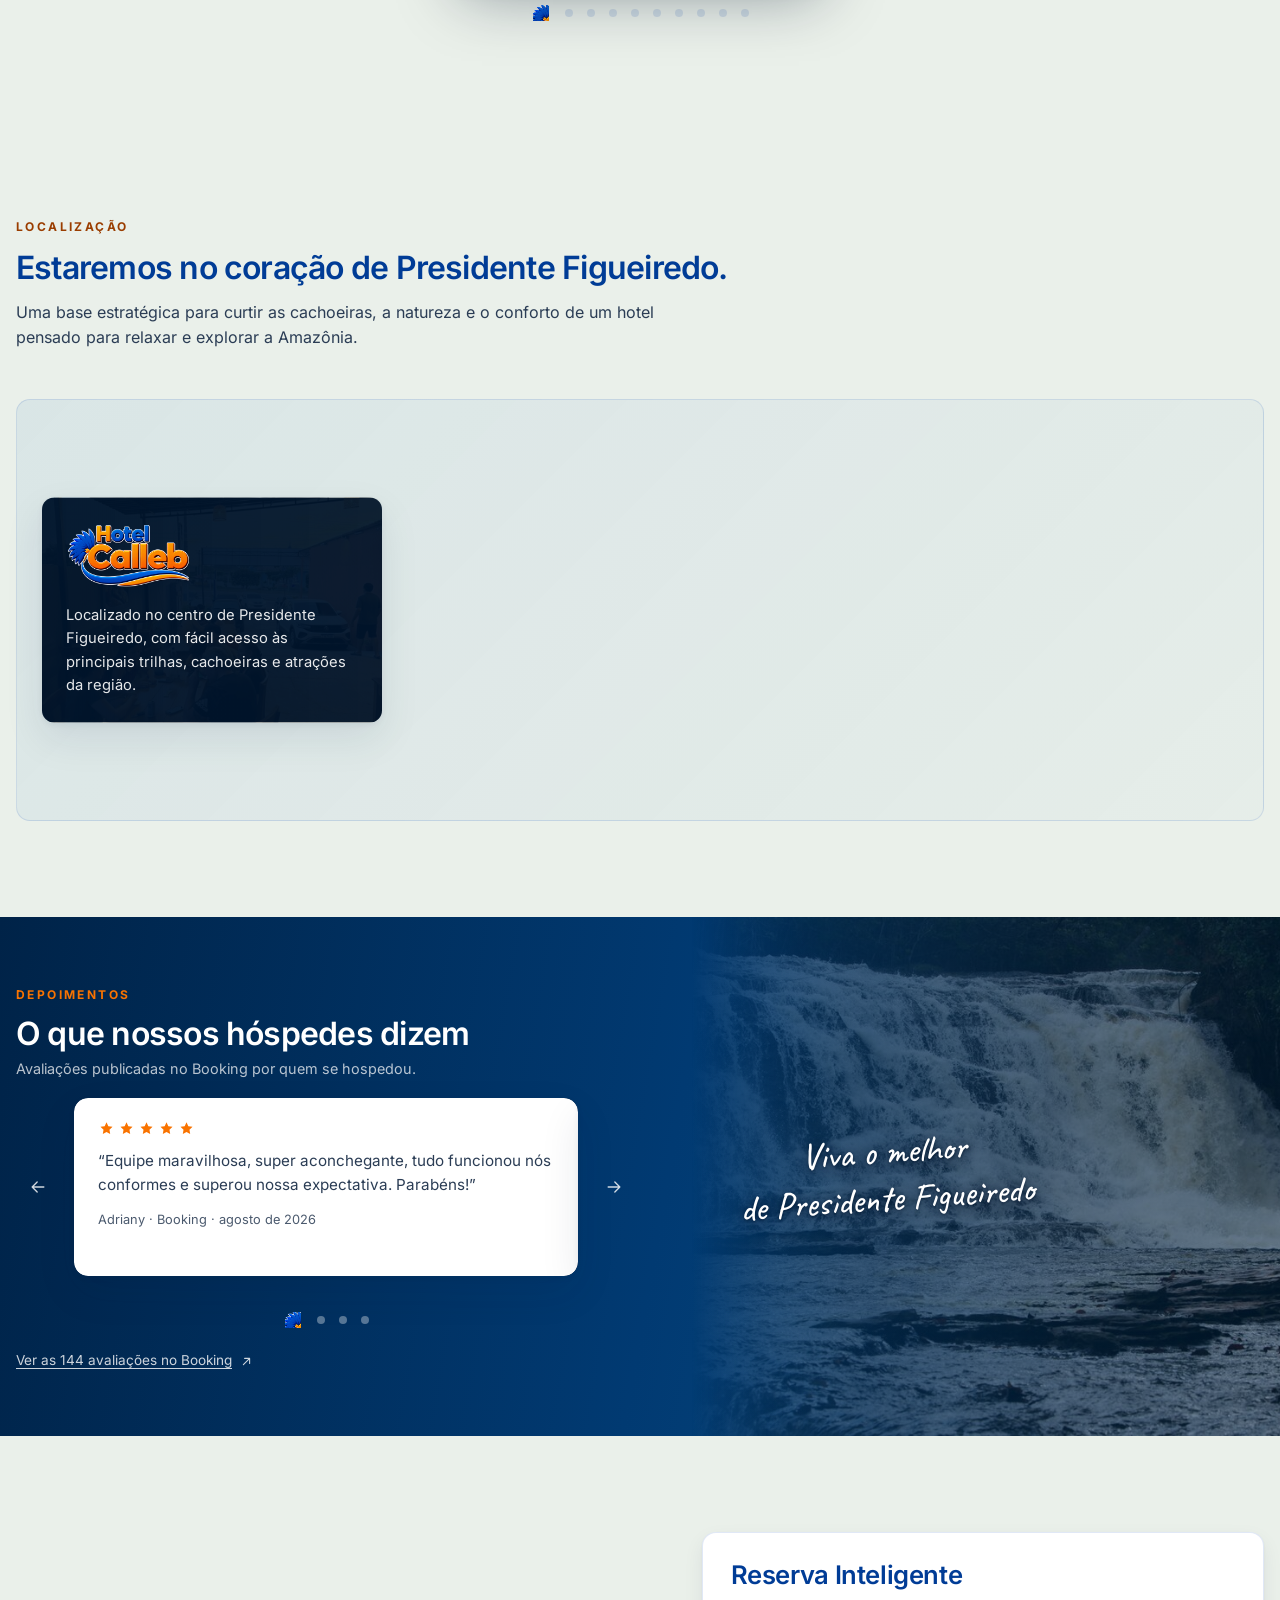
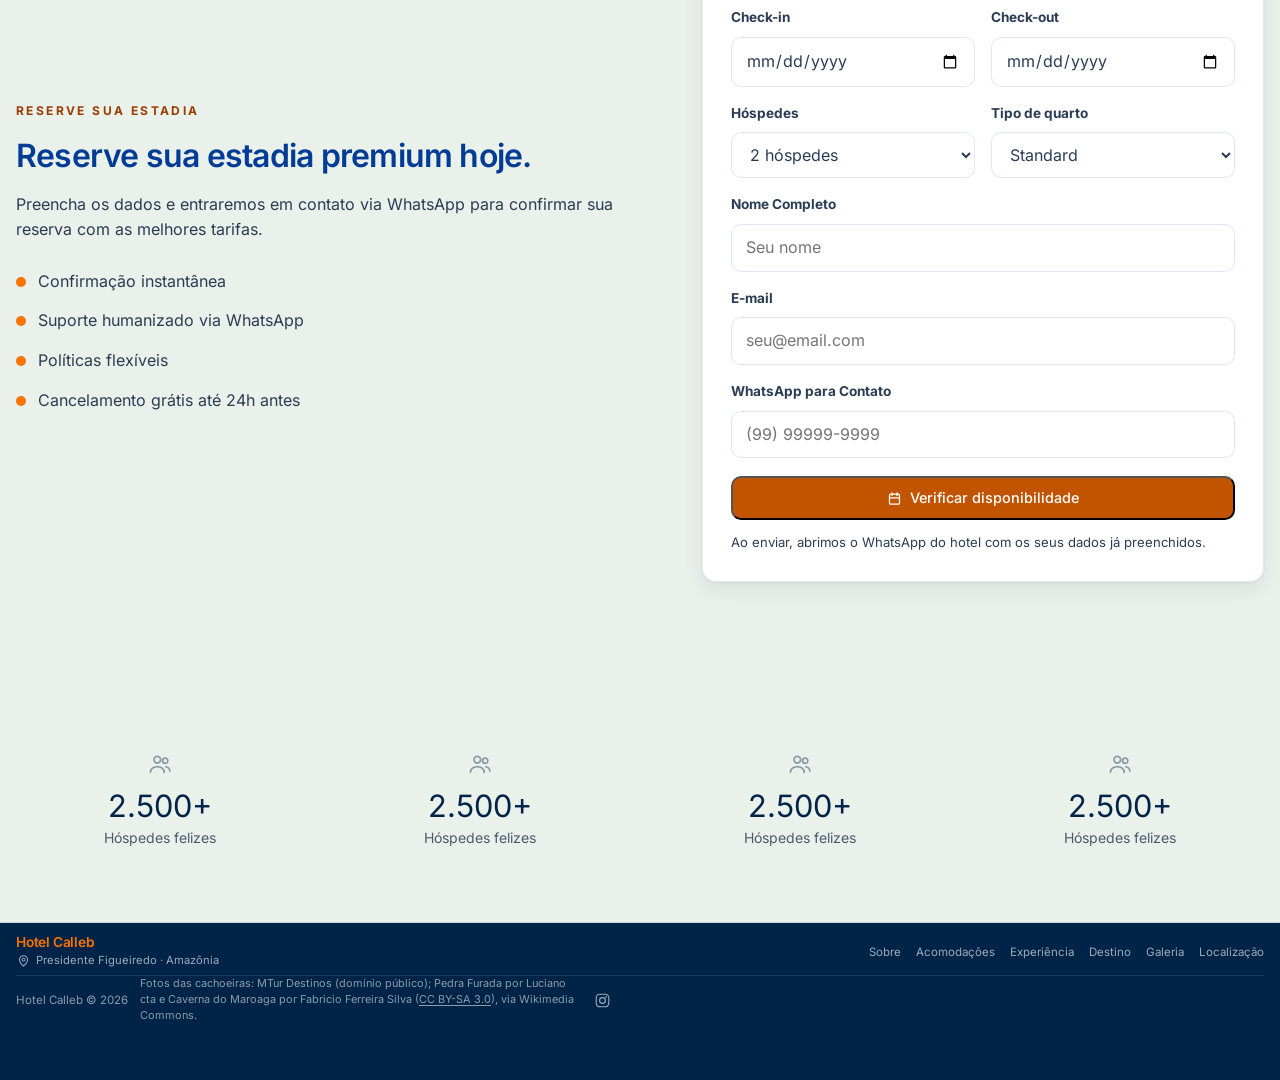
==== commit 6ee6ad6a: "Galerias: fotos em alta, quatro novas do hotel e acabamento O defeito era de formato, nao de tamanho" ====
--- a/trabalhos/hmx-trabalho-teste/site/index.html
+++ b/trabalhos/hmx-trabalho-teste/site/index.html
@@ -255,7 +255,11 @@
         border-radius: var(--r-lg);
         overflow: hidden;
         background: var(--color-dark);
-        box-shadow: 0 18px 46px rgba(0, 20, 43, 0.18);
+        /* o fio branco por dentro recorta a foto do fundo claro da pagina;
+           sem ele a borda da carta some no verde */
+        box-shadow: 0 10px 26px rgba(0, 20, 43, 0.14),
+                    inset 0 0 0 1px rgba(255, 255, 255, 0.1);
+        transition: box-shadow 0.32s ease-out;
         cursor: grab;
         -webkit-user-select: none;
         user-select: none;
@@ -290,9 +294,13 @@
         right: 0;
         bottom: 0;
         z-index: 2;
-        padding: 22px 22px 20px;
+        padding: 68px 22px 20px;
         color: #ffffff;
-        background: linear-gradient(180deg, rgba(0, 20, 43, 0), rgba(0, 20, 43, 0.86));
+        background: linear-gradient(180deg,
+                    rgba(0, 20, 43, 0) 0%,
+                    rgba(0, 20, 43, 0.08) 30%,
+                    rgba(0, 20, 43, 0.46) 62%,
+                    rgba(0, 20, 43, 0.88) 100%);
         border-radius: 0 0 var(--r-lg) var(--r-lg);
         pointer-events: none;
       }
@@ -303,11 +311,17 @@
         font-weight: 600;
         letter-spacing: -0.01em;
         line-height: 1.15;
+        /* a agua da cachoeira e quase branca: sem esta sombra o nome perde
+           o contorno justamente na parte clara da foto */
+        text-shadow: 0 1px 12px rgba(0, 20, 43, 0.55);
       }
 
       .pilha-legenda .atracao-local {
         margin-top: 7px;
-        font-size: 0.8rem;
+        font-size: 0.78rem;
+        letter-spacing: 0.01em;
+        color: rgba(255, 255, 255, 0.86);
+        text-shadow: 0 1px 10px rgba(0, 20, 43, 0.5);
       }
 
       /* fora da carta da frente a legenda some, para o leque nao virar texto */
@@ -319,6 +333,17 @@
       .pilha-item[data-pilha-estado="frente"] .pilha-legenda {
         opacity: 1;
         transition: opacity 0.45s ease-out 0.12s;
+      }
+
+      .pilha-item[data-pilha-estado="frente"] .pilha-carta {
+        box-shadow: 0 28px 60px -14px rgba(0, 20, 43, 0.42),
+                    0 8px 20px rgba(0, 20, 43, 0.12),
+                    inset 0 0 0 1px rgba(255, 255, 255, 0.12);
+      }
+
+      .pilha-item[data-pilha-estado="lado"] .pilha-carta {
+        box-shadow: 0 12px 28px rgba(0, 20, 43, 0.16),
+                    inset 0 0 0 1px rgba(255, 255, 255, 0.08);
       }
 
 
@@ -339,18 +364,37 @@
         padding: 0;
         border: none;
         border-radius: 50%;
-        background: var(--vidro);
+        background: rgba(255, 255, 255, 0.94);
         -webkit-backdrop-filter: var(--vidro-desfoque);
         backdrop-filter: var(--vidro-desfoque);
-        box-shadow: var(--vidro-sombra);
+        box-shadow: 0 6px 18px rgba(0, 20, 43, 0.18),
+                    0 1px 3px rgba(0, 20, 43, 0.12);
         color: var(--color-dark);
         cursor: pointer;
-        transition: background-color 0.18s ease-out;
+        transition: background-color 0.18s ease-out,
+                    box-shadow 0.18s ease-out,
+                    transform 0.18s ease-out;
       }
 
       .pilha-seta:hover,
       .pilha-seta:focus-visible {
-        background-color: rgba(255, 255, 255, 0.72);
+        background-color: #ffffff;
+        box-shadow: 0 10px 24px rgba(0, 20, 43, 0.22),
+                    0 2px 5px rgba(0, 20, 43, 0.14);
+        transform: scale(1.07);
+      }
+
+      .pilha-seta:active {
+        transform: scale(0.97);
+      }
+
+      @media (prefers-reduced-motion: reduce) {
+        .pilha-seta,
+        .pilha-seta:hover,
+        .pilha-seta:focus-visible,
+        .pilha-seta:active {
+          transform: none;
+        }
       }
 
       .pilha-seta:focus-visible {
@@ -3167,13 +3211,36 @@
            flutuante do WhatsApp, e ali o icone das redes ficava por baixo
            dele num celular. */
         justify-content: flex-start;
-        gap: 12px;
+        flex-wrap: wrap;
+        gap: 4px 12px;
         /* era 13px: os alvos das redes tem 36px de altura e ja dao corpo a
            faixa. Mantido o respiro, a linha passaria de 44px para 62px. */
         padding: 0;
         border-top: 1px solid rgba(255, 255, 255, 0.1);
         font-size: 0.72rem;
         color: rgba(255, 255, 255, 0.55);
+      }
+
+      /* ---- Credito das fotos ----
+         Duas das quatro fotos das cachoeiras sao CC BY-SA 3.0, e a licenca
+         exige o nome de quem fotografou. Saiu de baixo da galeria, a pedido,
+         e veio para ca: cumpre a licenca sem interromper a leitura. */
+      .footer-creditos {
+        max-width: 62ch;
+        margin: 0;
+        font-size: 0.68rem;
+        line-height: 1.45;
+      }
+
+      .footer-creditos a {
+        color: inherit;
+        text-decoration: underline;
+        text-underline-offset: 2px;
+      }
+
+      .footer-creditos a:hover,
+      .footer-creditos a:focus-visible {
+        color: var(--color-amber);
       }
 
       /* ---- Redes no rodape ----
@@ -4006,10 +4073,10 @@
                         data-descricao="Cenário cinematográfico com grutas e paredões de arenito impressionantes.">
                   <button class="pilha-carta" type="button" data-pilha-carta aria-label="Ver Cachoeira da Iracema">
                     <img
-                      src="./images/cachoeira-iracema-900.jpg"
-                      srcset="./images/cachoeira-iracema-480.jpg 480w, ./images/cachoeira-iracema-900.jpg 900w"
+                      src="./images/destino-iracema-800.jpg"
+                      srcset="./images/destino-iracema-480.jpg 480w, ./images/destino-iracema-800.jpg 800w"
                       sizes="(max-width: 560px) 62vw, 390px"
-                      width="900" height="675"
+                      width="800" height="1200"
                       alt="Queda larga da Cachoeira da Iracema sobre os paredões de arenito, vista do leito do rio"
                       decoding="async"
                     />
@@ -4028,10 +4095,10 @@
                         data-descricao="Quedas que atravessam furos na rocha e caem num poço em meia-lua.">
                   <button class="pilha-carta" type="button" data-pilha-carta aria-label="Ver Cachoeira da Pedra Furada">
                     <img
-                      src="./images/cachoeira-pedra-furada-900.jpg"
-                      srcset="./images/cachoeira-pedra-furada-480.jpg 480w, ./images/cachoeira-pedra-furada-900.jpg 900w"
+                      src="./images/destino-pedra-furada-800.jpg"
+                      srcset="./images/destino-pedra-furada-480.jpg 480w, ./images/destino-pedra-furada-800.jpg 800w"
                       sizes="(max-width: 560px) 62vw, 390px"
-                      width="900" height="675"
+                      width="800" height="1200"
                       alt="Duas quedas da Cachoeira da Pedra Furada descendo o paredão de arenito até o poço"
                       loading="lazy" decoding="async"
                     />
@@ -4050,10 +4117,10 @@
                         data-descricao="Corredeiras do igarapé das Lajes, com as águas escuras típicas da região.">
                   <button class="pilha-carta" type="button" data-pilha-carta aria-label="Ver Cachoeira das Lajes">
                     <img
-                      src="./images/cachoeira-lajes-900.jpg"
-                      srcset="./images/cachoeira-lajes-480.jpg 480w, ./images/cachoeira-lajes-900.jpg 900w"
+                      src="./images/destino-lajes-800.jpg"
+                      srcset="./images/destino-lajes-480.jpg 480w, ./images/destino-lajes-800.jpg 800w"
                       sizes="(max-width: 560px) 62vw, 390px"
-                      width="900" height="675"
+                      width="800" height="1200"
                       alt="Corredeiras da Cachoeira das Lajes sobre a laje de pedra, com a mata nas duas margens"
                       loading="lazy" decoding="async"
                     />
@@ -4072,10 +4139,10 @@
                         data-descricao="Trilha guiada por cavernas milenares envoltas pela densa selva amazônica.">
                   <button class="pilha-carta" type="button" data-pilha-carta aria-label="Ver Caverna Refúgio do Maroaga">
                     <img
-                      src="./images/caverna-maroaga-900.jpg"
-                      srcset="./images/caverna-maroaga-480.jpg 480w, ./images/caverna-maroaga-900.jpg 900w"
+                      src="./images/destino-maroaga-800.jpg"
+                      srcset="./images/destino-maroaga-480.jpg 480w, ./images/destino-maroaga-800.jpg 800w"
                       sizes="(max-width: 560px) 62vw, 390px"
-                      width="900" height="675"
+                      width="800" height="1200"
                       alt="Vista de dentro da Caverna do Maroaga, com a floresta e a queda d'água emoldurada pela boca da gruta"
                       loading="lazy" decoding="async"
                     />
@@ -4099,17 +4166,9 @@
 
             <div class="pilha-pontos" data-pilha-pontos role="tablist" aria-label="Escolher a atração em destaque"></div>
 
-            <p class="atracao-desc" data-pilha-descricao>Cenário cinematográfico com grutas e paredões de arenito impressionantes.</p>
             <p class="visualmente-oculto" data-pilha-anuncio aria-live="polite"></p>
           </div>
 
-
-          <p class="cachoeiras-credito">
-            Fotos: Cachoeira da Iracema e Cachoeira das Lajes por MTur Destinos (domínio público);
-            Cachoeira da Pedra Furada por Luciano cta e Caverna do Maroaga por Fabricio Ferreira Silva
-            (<a href="https://creativecommons.org/licenses/by-sa/3.0/deed.pt_BR" target="_blank" rel="noopener noreferrer">CC BY-SA 3.0</a>),
-            via Wikimedia Commons.
-          </p>
 
         </div>
       </section>
@@ -4146,39 +4205,93 @@
                aria-label="Fotos do Hotel Calleb — arraste para o lado ou clique numa carta">
             <div class="pilha-medida" aria-hidden="true"></div>
             <div class="pilha-lista">
-              <div class="pilha-item" data-pilha-item data-nome="Area externa">
+              <div class="pilha-item" data-pilha-item data-nome="Área externa">
                 <button class="pilha-carta" type="button" data-pilha-carta>
-                  <img src="./images/gal-area-externa.jpg" width="900" height="1200" alt="Área externa do hotel com mesas e hóspedes reunidos" decoding="async" />
+                  <img src="./images/gal-area-externa-800.jpg"
+                       srcset="./images/gal-area-externa-480.jpg 480w, ./images/gal-area-externa-800.jpg 800w"
+                       sizes="(max-width: 560px) 62vw, 390px"
+                       width="800" height="1200" alt="Área externa do hotel com mesas e hóspedes reunidos" decoding="async" />
                 </button>
               </div>
 
-              <div class="pilha-item" data-pilha-item data-nome="Cafe da manha">
+              <div class="pilha-item" data-pilha-item data-nome="Bar">
                 <button class="pilha-carta" type="button" data-pilha-carta>
-                  <img src="./images/gal-cafe-buffet.jpg" width="900" height="1200" alt="Buffet do café da manhã servido no salão" loading="lazy" decoding="async" />
+                  <img src="./images/gal-bar-800.jpg"
+                       srcset="./images/gal-bar-480.jpg 480w, ./images/gal-bar-800.jpg 800w"
+                       sizes="(max-width: 560px) 62vw, 390px"
+                       width="800" height="1200" alt="Balcão do bar com luminárias pendentes e mesas de madeira" loading="lazy" decoding="async" />
                 </button>
               </div>
 
+              <div class="pilha-item" data-pilha-item data-nome="Café da manhã">
+                <button class="pilha-carta" type="button" data-pilha-carta>
+                  <img src="./images/gal-cafe-buffet-800.jpg"
+                       srcset="./images/gal-cafe-buffet-480.jpg 480w, ./images/gal-cafe-buffet-800.jpg 800w"
+                       sizes="(max-width: 560px) 62vw, 390px"
+                       width="800" height="1200" alt="Buffet do café da manhã servido no salão" loading="lazy" decoding="async" />
+                </button>
+              </div>
+
               <div class="pilha-item" data-pilha-item data-nome="Quarto de casal">
                 <button class="pilha-carta" type="button" data-pilha-carta>
-                  <img src="./images/gal-quarto-casal.jpg" width="900" height="1200" alt="Quarto de casal com cama box e armário" loading="lazy" decoding="async" />
+                  <img src="./images/gal-quarto-casal-800.jpg"
+                       srcset="./images/gal-quarto-casal-480.jpg 480w, ./images/gal-quarto-casal-800.jpg 800w"
+                       sizes="(max-width: 560px) 62vw, 390px"
+                       width="800" height="1200" alt="Quarto de casal com cama box e armário" loading="lazy" decoding="async" />
                 </button>
               </div>
 
-              <div class="pilha-item" data-pilha-item data-nome="Mesa do cafe">
+              <div class="pilha-item" data-pilha-item data-nome="Salao">
                 <button class="pilha-carta" type="button" data-pilha-carta>
-                  <img src="./images/gal-cafe-mesa.jpg" width="900" height="1200" alt="Café da manhã servido na mesa, com tapioca e café" loading="lazy" decoding="async" />
+                  <img src="./images/gal-restaurante-720.jpg"
+                       srcset="./images/gal-restaurante-480.jpg 480w, ./images/gal-restaurante-720.jpg 720w"
+                       sizes="(max-width: 560px) 62vw, 390px"
+                       width="720" height="1080" alt="Salão de refeições com mesas de madeira e luminárias pendentes" loading="lazy" decoding="async" />
                 </button>
               </div>
 
-              <div class="pilha-item" data-pilha-item data-nome="Quarto familia">
+              <div class="pilha-item" data-pilha-item data-nome="Mesa do café">
                 <button class="pilha-carta" type="button" data-pilha-carta>
-                  <img src="./images/gal-quarto-familia.jpg" width="900" height="1200" alt="Quarto família com cama de casal e beliche" loading="lazy" decoding="async" />
+                  <img src="./images/gal-cafe-mesa-800.jpg"
+                       srcset="./images/gal-cafe-mesa-480.jpg 480w, ./images/gal-cafe-mesa-800.jpg 800w"
+                       sizes="(max-width: 560px) 62vw, 390px"
+                       width="800" height="1200" alt="Café da manhã servido na mesa, com tapioca e café" loading="lazy" decoding="async" />
                 </button>
               </div>
 
+              <div class="pilha-item" data-pilha-item data-nome="Quarto família">
+                <button class="pilha-carta" type="button" data-pilha-carta>
+                  <img src="./images/gal-quarto-familia-800.jpg"
+                       srcset="./images/gal-quarto-familia-480.jpg 480w, ./images/gal-quarto-familia-800.jpg 800w"
+                       sizes="(max-width: 560px) 62vw, 390px"
+                       width="800" height="1200" alt="Quarto família com cama de casal e beliche" loading="lazy" decoding="async" />
+                </button>
+              </div>
+
+              <div class="pilha-item" data-pilha-item data-nome="Area interna">
+                <button class="pilha-carta" type="button" data-pilha-carta>
+                  <img src="./images/gal-recepcao-720.jpg"
+                       srcset="./images/gal-recepcao-480.jpg 480w, ./images/gal-recepcao-720.jpg 720w"
+                       sizes="(max-width: 560px) 62vw, 390px"
+                       width="720" height="1080" alt="Área interna com sofá, quadros e luminárias pendentes" loading="lazy" decoding="async" />
+                </button>
+              </div>
+
               <div class="pilha-item" data-pilha-item data-nome="Detalhe do quarto">
                 <button class="pilha-carta" type="button" data-pilha-carta>
-                  <img src="./images/gal-quarto-detalhe.jpg" width="900" height="1200" alt="Detalhe do quarto com armário, frigobar e ar-condicionado" loading="lazy" decoding="async" />
+                  <img src="./images/gal-quarto-detalhe-800.jpg"
+                       srcset="./images/gal-quarto-detalhe-480.jpg 480w, ./images/gal-quarto-detalhe-800.jpg 800w"
+                       sizes="(max-width: 560px) 62vw, 390px"
+                       width="800" height="1200" alt="Detalhe do quarto com armário, frigobar e ar-condicionado" loading="lazy" decoding="async" />
+                </button>
+              </div>
+
+              <div class="pilha-item" data-pilha-item data-nome="Quarto com ar-condicionado">
+                <button class="pilha-carta" type="button" data-pilha-carta>
+                  <img src="./images/gal-quarto-ar-800.jpg"
+                       srcset="./images/gal-quarto-ar-480.jpg 480w, ./images/gal-quarto-ar-800.jpg 800w"
+                       sizes="(max-width: 560px) 62vw, 390px"
+                       width="800" height="1200" alt="Quarto com cama, televisão, frigobar e ar-condicionado" loading="lazy" decoding="async" />
                 </button>
               </div>
               </div>
@@ -4236,7 +4349,10 @@
            fonte, para quem quiser conferir. -->
       <section id="avaliacoes" data-section="avaliacoes" class="faixa-depoimentos reveal">
         <div class="dep-foto" aria-hidden="true">
-          <img src="./images/cachoeira-iracema-900.jpg" width="900" height="675" alt="" loading="lazy" decoding="async" />
+          <img src="./images/dep-iracema-1600.jpg"
+               srcset="./images/dep-iracema-900.jpg 900w, ./images/dep-iracema-1600.jpg 1600w"
+               sizes="(max-width: 900px) 100vw, 46vw"
+               width="1600" height="1067" alt="" loading="lazy" decoding="async" />
           <p class="dep-frase">Viva o melhor<br />de Presidente Figueiredo</p>
         </div>
 
@@ -4552,6 +4668,13 @@
              dele. Chutar o endereco mandaria o hospede para o perfil de
              outra pessoa. Quando o dono passar o link, basta tirar os dois
              marcadores de comentario e por a URL no href. -->
+        <p class="footer-creditos">
+          Fotos das cachoeiras: MTur Destinos (domínio público); Pedra Furada por Luciano cta e
+          Caverna do Maroaga por Fabricio Ferreira Silva
+          (<a href="https://creativecommons.org/licenses/by-sa/3.0/deed.pt_BR" target="_blank" rel="noopener noreferrer">CC BY-SA 3.0</a>),
+          via Wikimedia Commons.
+        </p>
+
         <div class="footer-redes">
           <a href="https://www.instagram.com/hotelcalleb/" target="_blank" rel="noopener noreferrer" aria-label="Instagram do Hotel Calleb (abre em nova aba)">
             <svg viewBox="0 0 24 24" fill="none" aria-hidden="true">
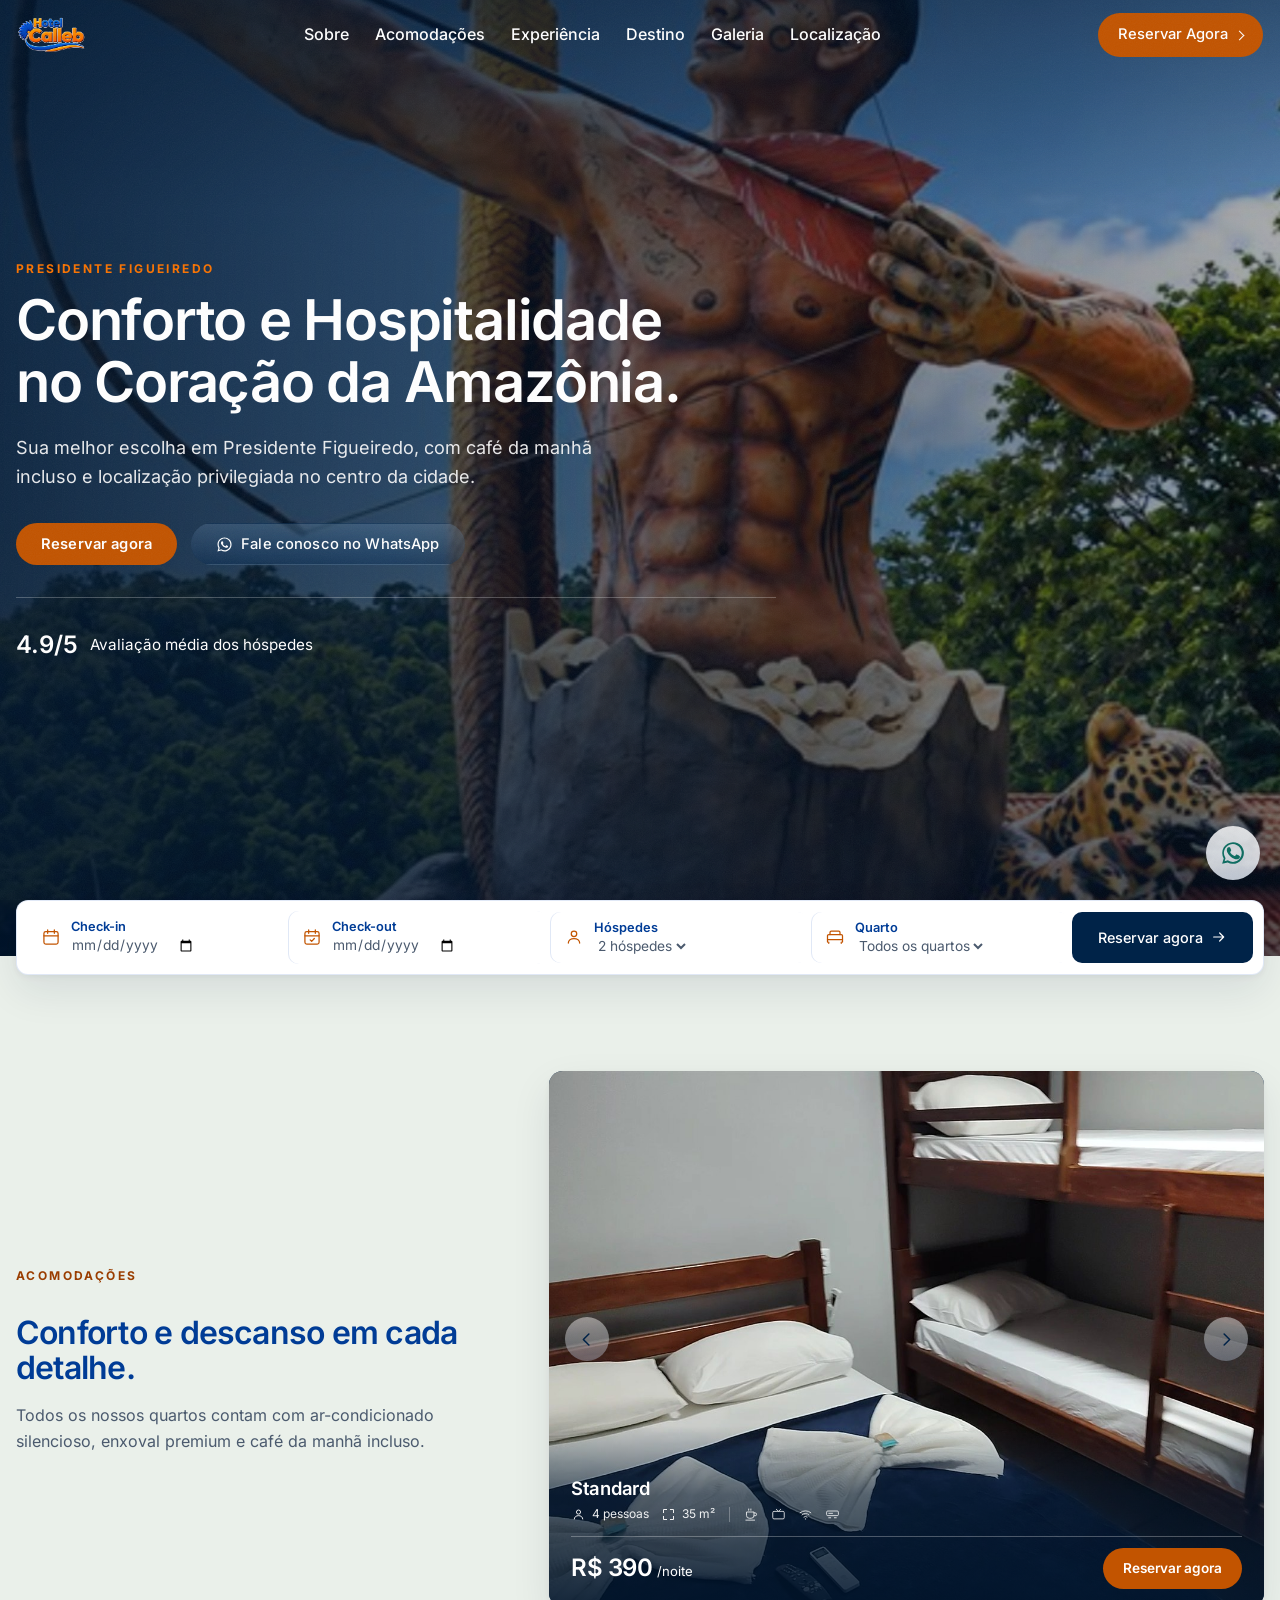
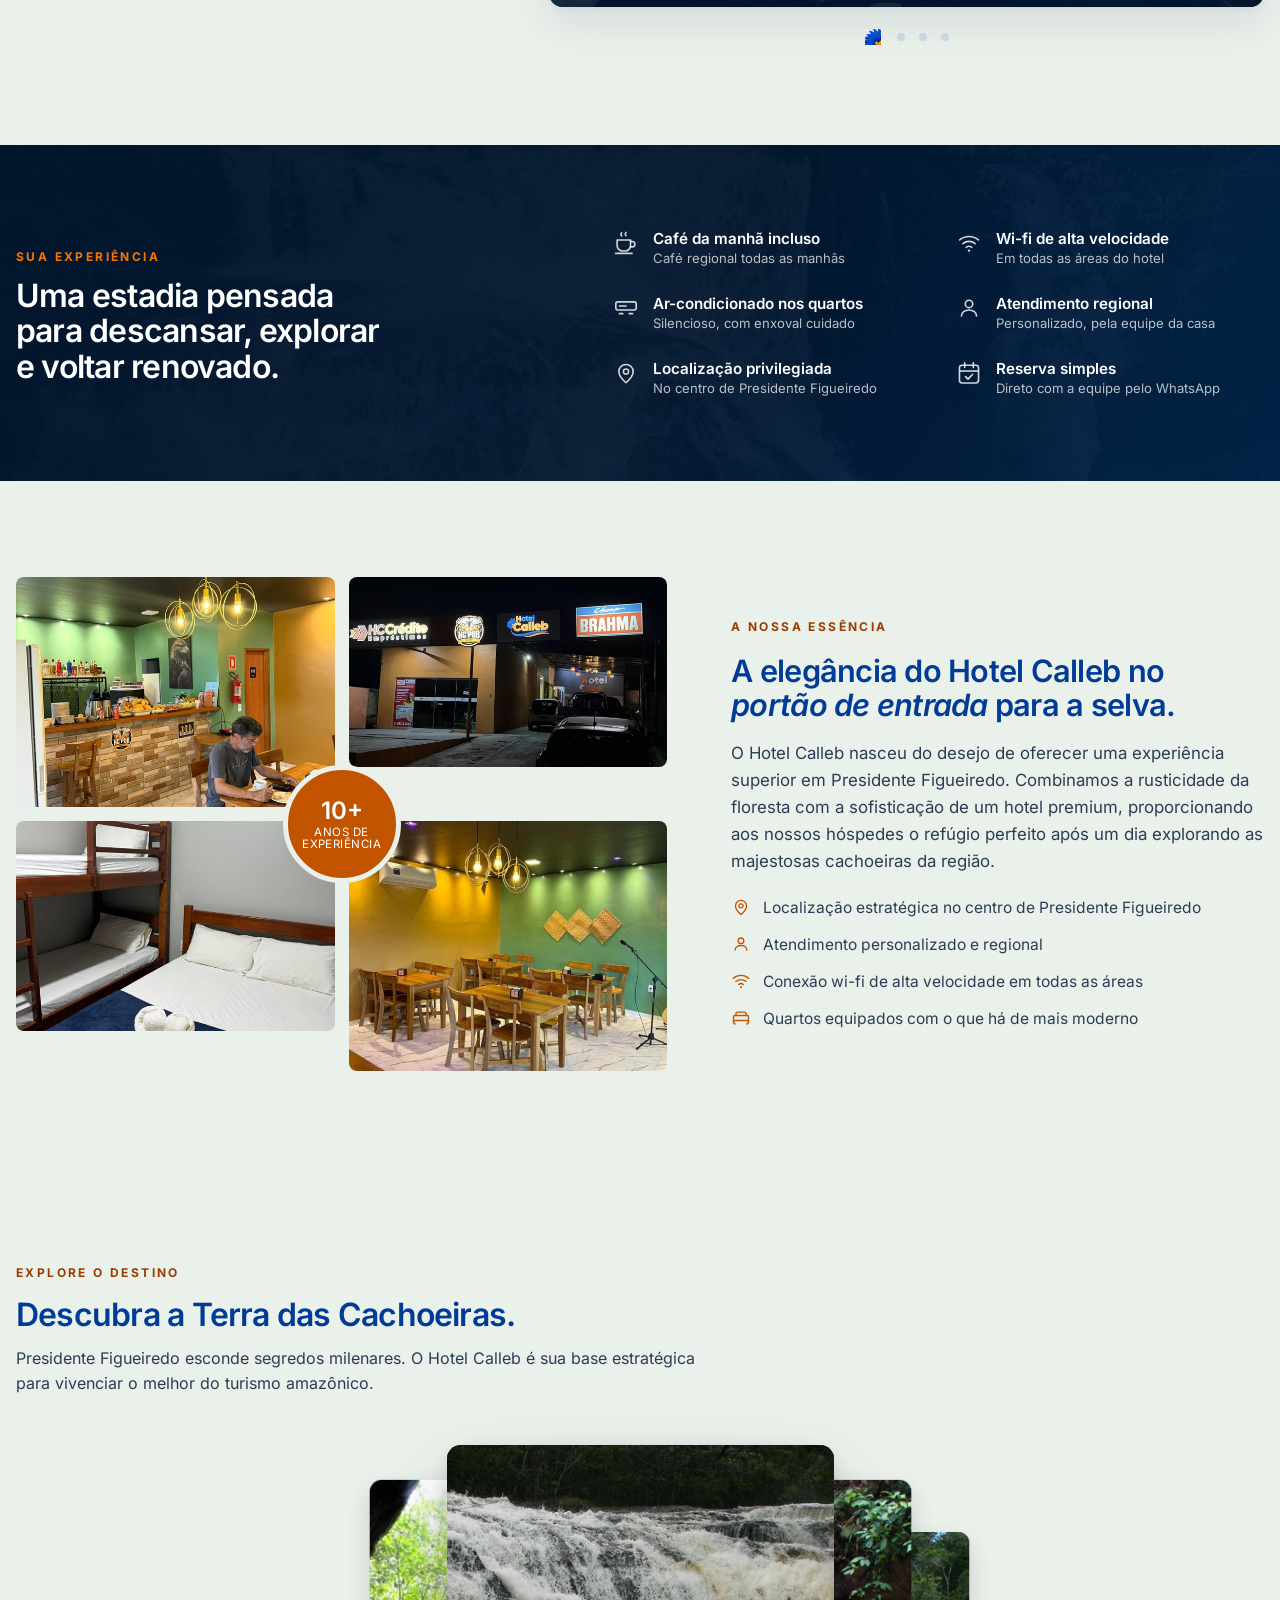
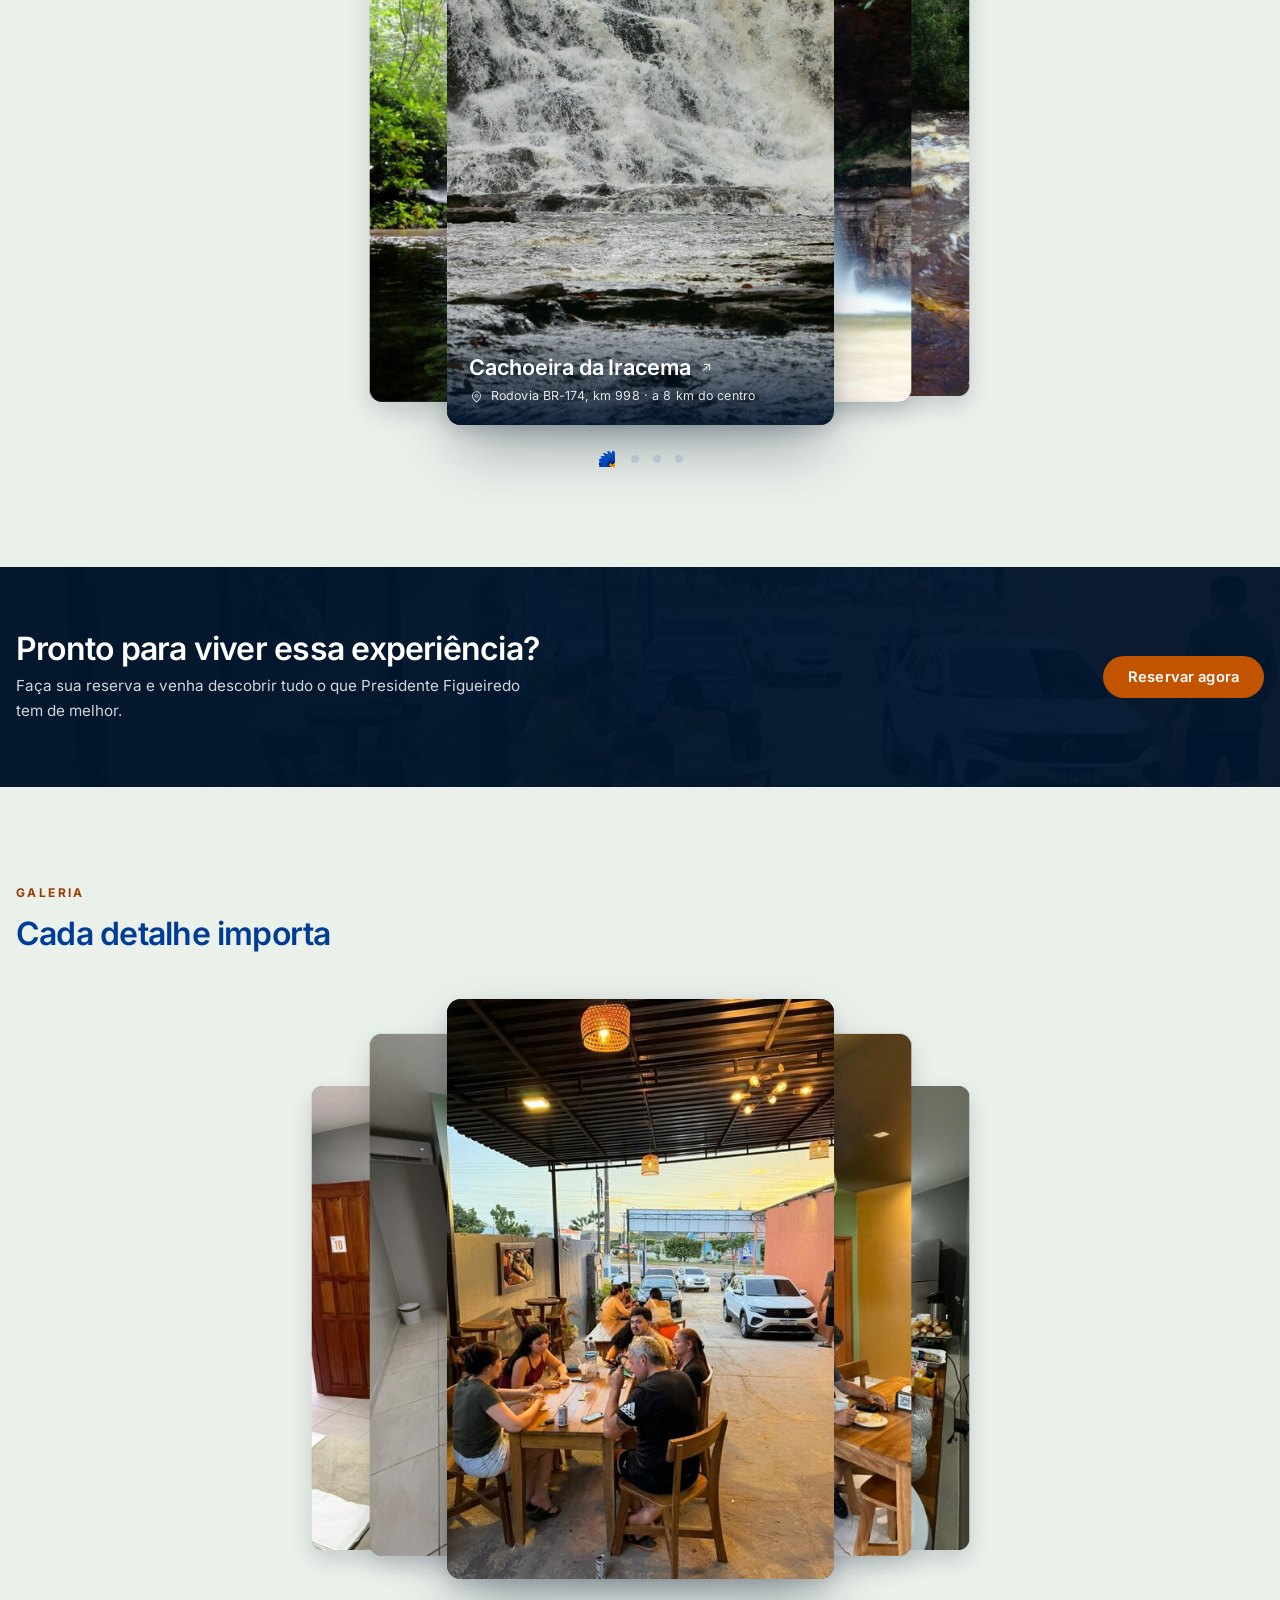
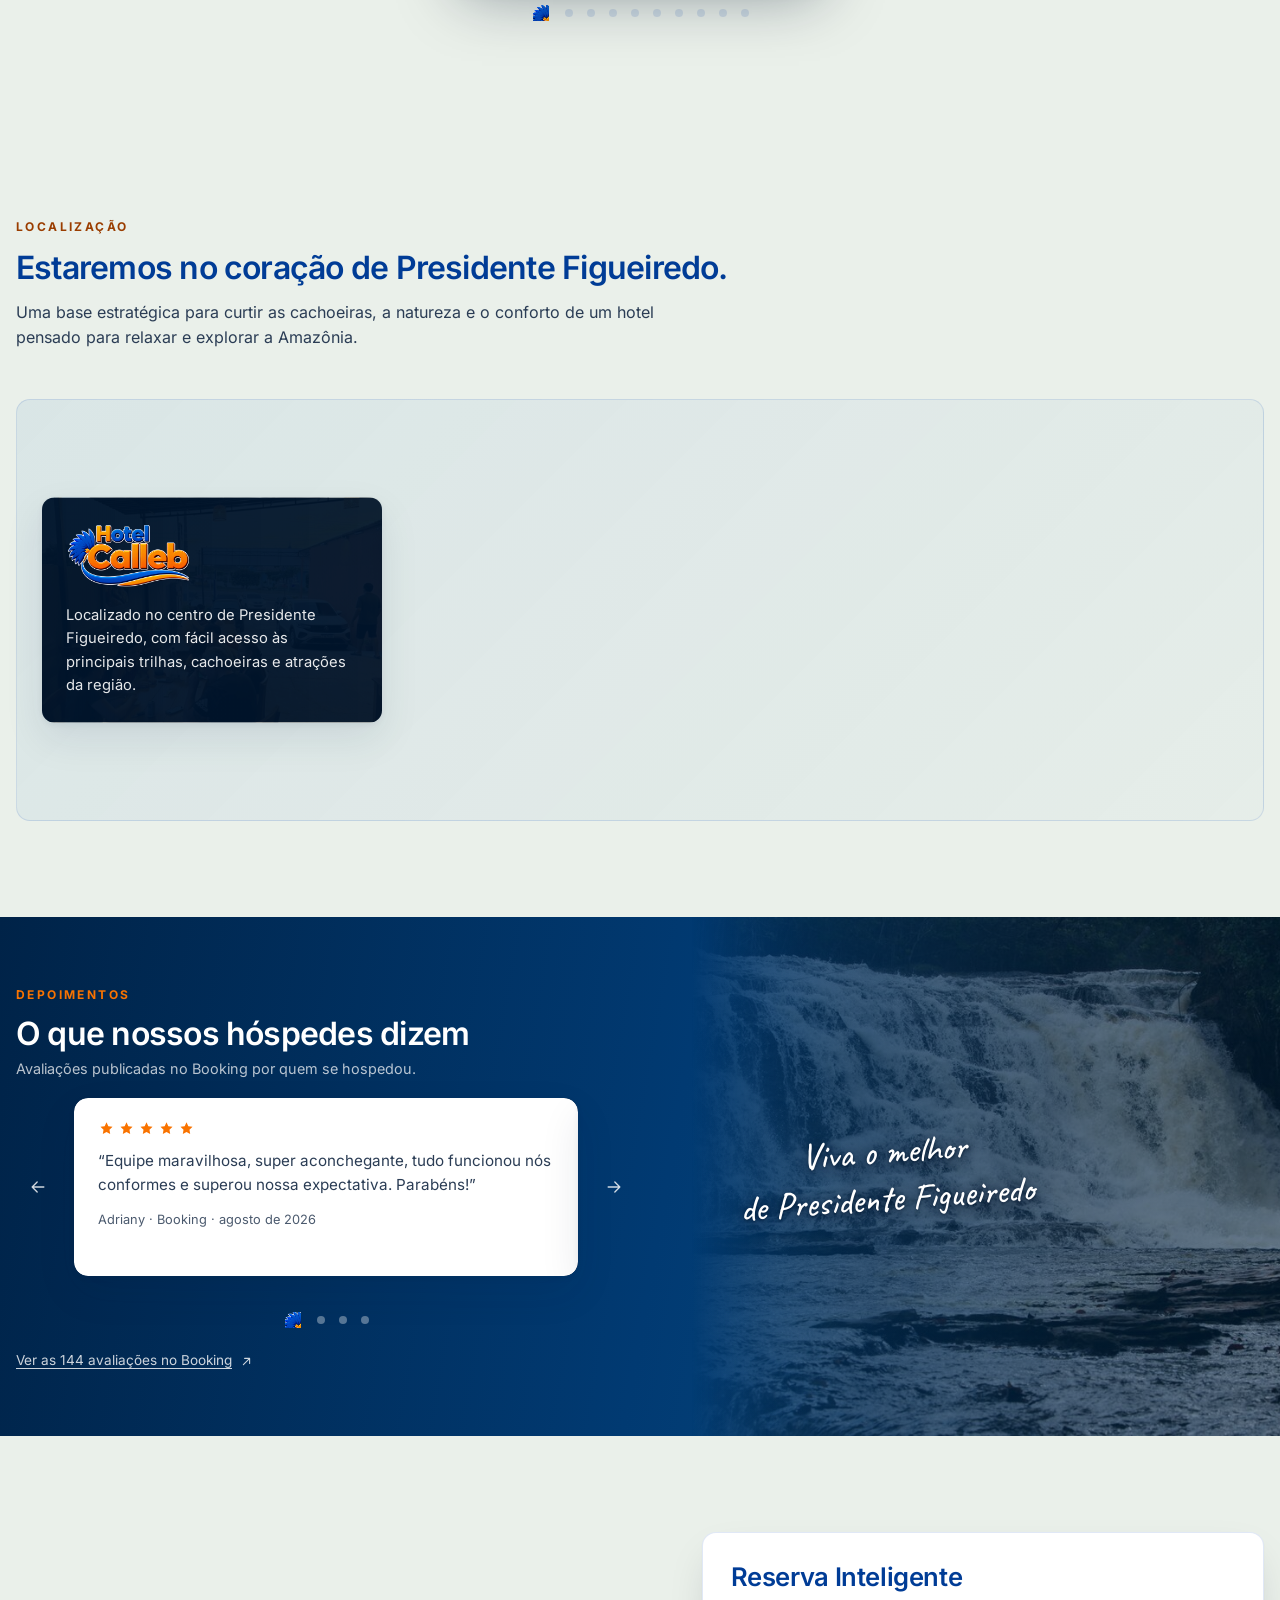
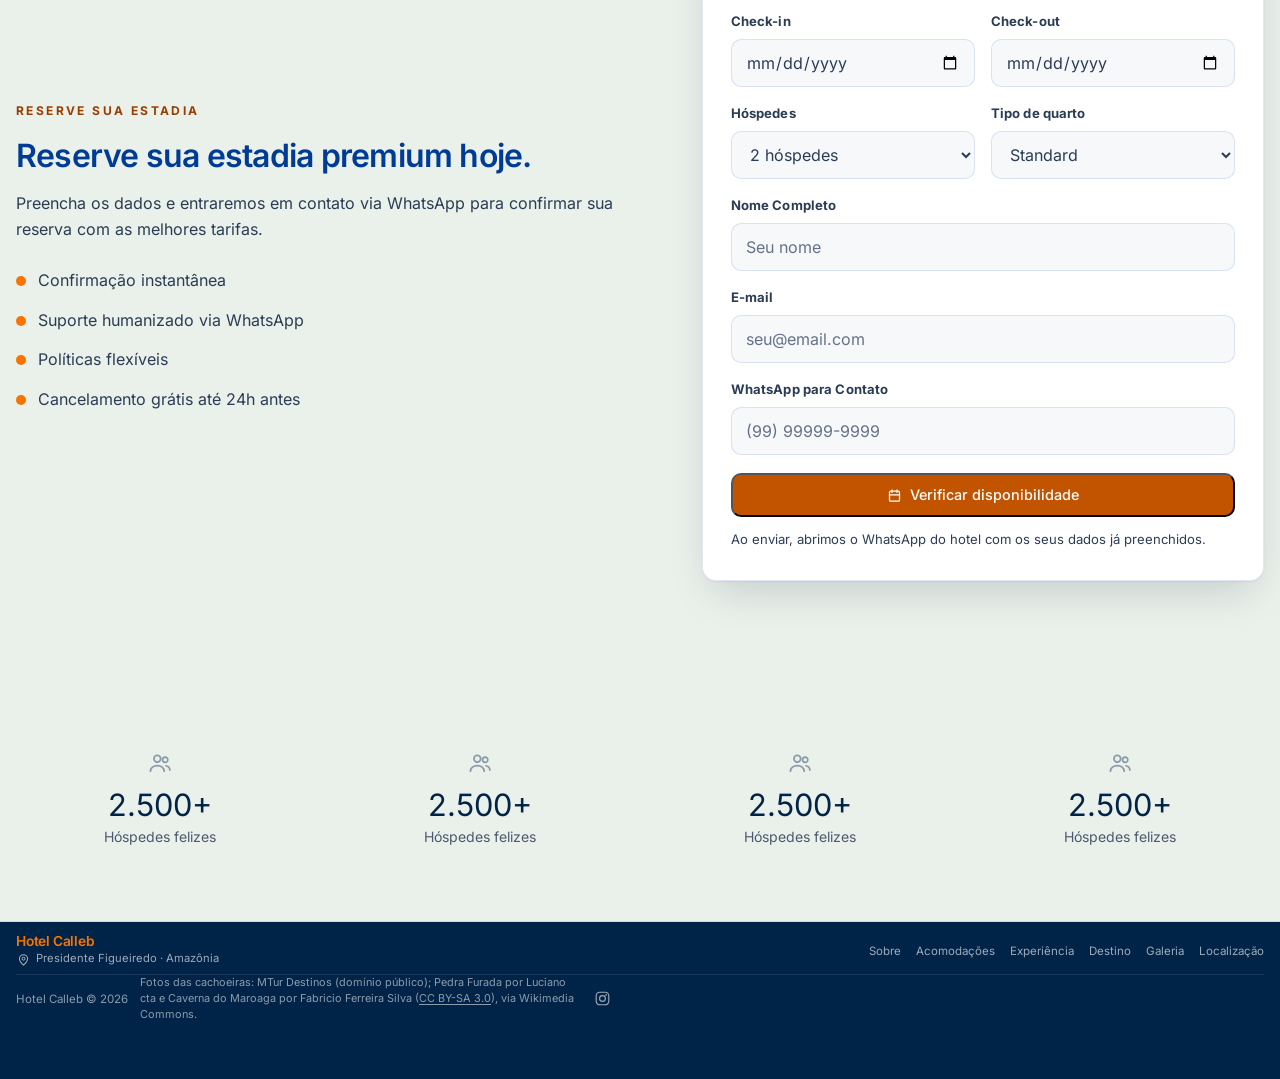
==== commit c1d54ae3: "Campo que vazava no iPhone, cartao refinado, botoes e mapa O vazamento eram dois problemas: item de " ====
--- a/trabalhos/hmx-trabalho-teste/site/index.html
+++ b/trabalhos/hmx-trabalho-teste/site/index.html
@@ -315,6 +315,52 @@
            o contorno justamente na parte clara da foto */
         text-shadow: 0 1px 12px rgba(0, 20, 43, 0.55);
       }
+      /* ---- Nome da atracao: abre o mapa ----
+         A legenda inteira tem pointer-events:none para nao roubar o arraste
+         da pilha. So o link volta a aceitar toque. */
+      .pilha-legenda a {
+        pointer-events: auto;
+        display: inline-flex;
+        align-items: baseline;
+        gap: 8px;
+        color: inherit;
+        text-decoration: none;
+      }
+
+      .pilha-legenda a svg {
+        width: 15px;
+        height: 15px;
+        flex-shrink: 0;
+        align-self: center;
+        opacity: 0.75;
+        transition: opacity 0.16s ease-out;
+      }
+
+      .pilha-legenda a:hover,
+      .pilha-legenda a:focus-visible {
+        text-decoration: underline;
+        text-underline-offset: 5px;
+        text-decoration-thickness: 2px;
+      }
+
+      .pilha-legenda a:hover svg,
+      .pilha-legenda a:focus-visible svg {
+        opacity: 1;
+      }
+
+      .pilha-legenda a:focus-visible {
+        outline: 2px solid #ffffff;
+        outline-offset: 4px;
+        border-radius: 3px;
+      }
+
+      /* nas cartas de tras a legenda esta invisivel — mas opacity 0 continua
+         recebendo toque. Sem isto daria para abrir o mapa de uma cachoeira
+         que nem esta a mostra. */
+      .pilha-item[data-pilha-estado="lado"] .pilha-legenda a {
+        pointer-events: none;
+      }
+
 
       .pilha-legenda .atracao-local {
         margin-top: 7px;
@@ -3073,12 +3119,18 @@
         background: var(--color-card);
         border: 1px solid var(--color-border);
         border-radius: var(--r-lg);
-        padding: 28px;
-        box-shadow: var(--sh-md);
+        padding: 30px 28px;
+        /* sombra em duas camadas: a rasa desenha o contato com a pagina, a
+           funda da a altura. Uma sombra so faz o cartao flutuar sem apoio. */
+        box-shadow: 0 1px 2px rgba(0, 20, 43, 0.06),
+                    0 18px 44px -12px rgba(0, 20, 43, 0.18);
+        /* o botao daqui leva ao check-in: esta folga e o que impede a
+           navbar de cobrir o topo do cartao na chegada */
+        scroll-margin-top: 92px;
       }
 
       .booking-form h3 {
-        margin-bottom: 18px;
+        margin-bottom: 20px;
         font-size: 1.6rem;
       }
 
@@ -3091,31 +3143,88 @@
       .field {
         display: flex;
         flex-direction: column;
-        gap: 8px;
+        gap: 7px;
+        /* ---- o conserto do vazamento no celular ----
+           Item de grid nasce com min-width:auto, ou seja, nao encolhe abaixo
+           da largura minima do conteudo. O controle nativo de data do iOS
+           tem largura propria e maior que a coluna, entao o campo empurrava
+           a borda do cartao para fora. So aparece em iPhone de verdade: no
+           emulador o controle de data e o do Chrome, que encolhe. */
+        min-width: 0;
       }
 
       .field label {
-        font-size: 0.85rem;
+        font-size: 0.82rem;
         font-weight: 700;
+        letter-spacing: 0.01em;
         color: var(--color-text);
       }
 
       .field input,
       .field select {
         width: 100%;
-        min-height: 46px;
+        min-width: 0;
+        max-width: 100%;
+        min-height: 48px;
         border: 1px solid var(--color-border);
         border-radius: var(--r-sm);
-        padding: 10px 14px;
-        background: var(--color-card);
+        padding: 11px 14px;
+        background: #f6f8fa;
         color: var(--color-text);
+        /* sem isto o campo usa a fonte do navegador, que tem 13px. Abaixo de
+           16px o Safari do iPhone da zoom na pagina ao focar o campo — e a
+           pagina ampliada e a outra metade do "fica pra fora". */
+        font-family: inherit;
+        font-size: 1rem;
+        line-height: 1.3;
+        transition: border-color 0.16s ease-out, box-shadow 0.16s ease-out,
+                    background-color 0.16s ease-out;
+      }
+
+      /* #647386 sobre o #f6f8fa do campo da 4,55:1 — o texto de exemplo
+         tem que ser legivel, so mais leve que o que a pessoa digita */
+      .field input::placeholder {
+        color: #647386;
+        opacity: 1;
+      }
+
+      /* O controle de data do iOS ignora width:100%: tem largura intrinseca
+         propria. Tirar a aparencia nativa devolve a caixa ao CSS. O picker
+         continua abrindo no toque. */
+      .field input[type="date"],
+      .rr-campo input[type="date"] {
+        -webkit-appearance: none;
+        appearance: none;
+      }
+
+      .field input[type="date"]::-webkit-date-and-time-value,
+      .rr-campo input[type="date"]::-webkit-date-and-time-value {
+        text-align: left;
+        min-width: 0;
+      }
+
+      .field input:hover,
+      .field select:hover {
+        /* o mesmo azul da borda, so mais firme. Era --color-muted, que e o
+           laranja da marca: passar o dedo acendia o campo de laranja e
+           disputava com o botao, que e a unica coisa laranja no cartao. */
+        border-color: rgba(0, 71, 179, 0.3);
       }
 
       .field input:focus,
       .field select:focus {
+        outline: none;
+        background: var(--color-card);
+        border-color: var(--color-primary);
+        box-shadow: 0 0 0 3px rgba(0, 35, 72, 0.14);
+      }
+
+      /* teclado: o anel do foco visivel continua sendo o contorno do
+         sistema, mais grosso, para quem navega por Tab */
+      .field input:focus-visible,
+      .field select:focus-visible {
         outline: 2px solid var(--color-primary);
         outline-offset: 1px;
-        border-color: var(--color-primary);
       }
 
       .field.full {
@@ -3718,7 +3827,7 @@
           <a href="#galeria">Galeria</a>
           <a href="#localizacao">Localização</a>
         </nav>
-        <a class="btn-cta header-cta" href="#contato">Reservar Agora</a>
+        <a class="btn-cta header-cta" href="#contato" data-ir-reserva>Reservar Agora</a>
         <button class="menu-toggle" type="button" aria-label="Abrir menu" aria-expanded="false" aria-controls="menuMobile">
           <svg class="hamburger-svg" viewBox="0 0 32 32" aria-hidden="true">
             <path class="line line-top-bottom" d="M27 10 13 10C10.8 10 9 8.2 9 6 9 3.5 10.8 2 13 2 15.2 2 17 3.8 17 6L17 26C17 28.2 18.8 30 21 30 23.2 30 25 28.2 25 26 25 23.8 23.2 22 21 22L7 22"></path>
@@ -3733,7 +3842,7 @@
         <a href="#destino">Destino</a>
         <a href="#galeria">Galeria</a>
         <a href="#localizacao">Localização</a>
-        <a class="btn-cta" href="#contato"><svg class="svg-icon" xmlns="http://www.w3.org/2000/svg" width="15" height="15" viewBox="0 0 24 24" fill="none" aria-hidden="true"><g stroke-width="2" stroke-linecap="round" stroke="currentColor"><rect y="5" x="4" width="16" rx="2" height="16"></rect><path d="m8 3v4"></path><path d="m16 3v4"></path><path d="m4 11h16"></path></g></svg><span class="lable">Reservar Agora</span></a>
+        <a class="btn-cta" href="#contato" data-ir-reserva><svg class="svg-icon" xmlns="http://www.w3.org/2000/svg" width="15" height="15" viewBox="0 0 24 24" fill="none" aria-hidden="true"><g stroke-width="2" stroke-linecap="round" stroke="currentColor"><rect y="5" x="4" width="16" rx="2" height="16"></rect><path d="m8 3v4"></path><path d="m16 3v4"></path><path d="m4 11h16"></path></g></svg><span class="lable">Reservar Agora</span></a>
       </nav>
     </header>
 
@@ -3771,7 +3880,7 @@
               e localização privilegiada no centro da cidade.
             </p>
             <div class="hero-actions">
-              <a class="hero-btn hero-btn--principal" href="#contato">Reservar agora</a>
+              <a class="hero-btn hero-btn--principal" href="#contato" data-ir-reserva>Reservar agora</a>
               <a class="hero-btn" href="https://wa.me/559285372368?text=Ol%C3%A1%21%20Gostaria%20de%20fazer%20uma%20reserva%20no%20Hotel%20Calleb." target="_blank" rel="noopener">
                 <svg viewBox="0 0 24 24" fill="currentColor" aria-hidden="true" width="17" height="17"><path d="M12.04 2c-5.46 0-9.91 4.45-9.91 9.91 0 1.75.46 3.45 1.32 4.95L2.05 22l5.25-1.38a9.87 9.87 0 0 0 4.74 1.21h.01c5.46 0 9.91-4.45 9.91-9.91 0-2.65-1.03-5.14-2.9-7.01A9.82 9.82 0 0 0 12.04 2Zm0 18.15h-.01a8.2 8.2 0 0 1-4.18-1.15l-.3-.18-3.12.82.83-3.04-.2-.31a8.17 8.17 0 0 1-1.26-4.38c0-4.54 3.7-8.23 8.24-8.23 2.2 0 4.27.86 5.83 2.41a8.18 8.18 0 0 1 2.41 5.83c0 4.54-3.7 8.23-8.24 8.23Zm4.52-6.16c-.25-.12-1.47-.72-1.69-.81-.23-.08-.39-.12-.56.13-.16.24-.64.8-.78.97-.15.16-.29.19-.53.06-.25-.12-1.05-.39-1.99-1.23-.74-.66-1.23-1.47-1.38-1.72-.14-.25-.01-.38.11-.5.11-.11.25-.29.37-.43.13-.15.17-.25.25-.41.08-.17.04-.31-.02-.43-.06-.12-.56-1.34-.76-1.84-.2-.48-.41-.42-.56-.43h-.48c-.17 0-.43.06-.66.31-.23.25-.86.85-.86 2.07s.89 2.4 1.01 2.56c.12.17 1.75 2.67 4.23 3.74.59.26 1.05.41 1.41.52.59.19 1.13.16 1.56.1.47-.07 1.47-.6 1.67-1.18.21-.58.21-1.07.15-1.18-.06-.11-.22-.17-.47-.29Z"/></svg>
                 Fale conosco no WhatsApp
@@ -3873,7 +3982,7 @@
                     </ul>
                     <div class="quarto-acao">
                       <span class="quarto-preco"><strong>R$ 390</strong> /noite</span>
-                      <a class="quarto-reservar" href="https://wa.me/559285372368?text=Ol%C3%A1%21%20Gostaria%20de%20reservar%20o%20quarto%20Standard%20no%20Hotel%20Calleb." target="_blank" rel="noopener">Reservar agora</a>
+                      <a class="quarto-reservar" href="#contato" data-ir-reserva data-quarto="Standard">Reservar agora</a>
                     </div>
                   </div>
                 </article>
@@ -3892,7 +4001,7 @@
                     </ul>
                     <div class="quarto-acao">
                       <span class="quarto-preco"><strong>R$ 320</strong> /noite</span>
-                      <a class="quarto-reservar" href="https://wa.me/559285372368?text=Ol%C3%A1%21%20Gostaria%20de%20reservar%20o%20Triple%20Room%20no%20Hotel%20Calleb." target="_blank" rel="noopener">Reservar agora</a>
+                      <a class="quarto-reservar" href="#contato" data-ir-reserva data-quarto="Triple Room">Reservar agora</a>
                     </div>
                   </div>
                 </article>
@@ -3911,7 +4020,7 @@
                     </ul>
                     <div class="quarto-acao">
                       <span class="quarto-preco"><strong>R$ 280</strong> /noite</span>
-                      <a class="quarto-reservar" href="https://wa.me/559285372368?text=Ol%C3%A1%21%20Gostaria%20de%20reservar%20o%20quarto%20de%20Casal%20no%20Hotel%20Calleb." target="_blank" rel="noopener">Reservar agora</a>
+                      <a class="quarto-reservar" href="#contato" data-ir-reserva data-quarto="Casal">Reservar agora</a>
                     </div>
                   </div>
                 </article>
@@ -3930,7 +4039,7 @@
                     </ul>
                     <div class="quarto-acao">
                       <span class="quarto-preco"><strong>R$ 220</strong> /noite</span>
-                      <a class="quarto-reservar" href="https://wa.me/559285372368?text=Ol%C3%A1%21%20Gostaria%20de%20reservar%20o%20quarto%20Solteiro%20no%20Hotel%20Calleb." target="_blank" rel="noopener">Reservar agora</a>
+                      <a class="quarto-reservar" href="#contato" data-ir-reserva data-quarto="Solteiro">Reservar agora</a>
                     </div>
                   </div>
                 </article>
@@ -4082,7 +4191,7 @@
                     />
                   </button>
                   <figcaption class="pilha-legenda">
-                    <h3>Cachoeira da Iracema</h3>
+                    <h3><a class="atracao-mapa" href="https://www.google.com/maps/search/?api=1&amp;query=Cachoeira%20da%20Iracema%2C%20Presidente%20Figueiredo%2C%20AM" target="_blank" rel="noopener noreferrer" aria-label="Ver Cachoeira da Iracema no Google Maps (abre em nova aba)">Cachoeira da Iracema<svg viewBox="0 0 24 24" fill="none" aria-hidden="true"><path d="M7 17 17 7M9 7h8v8" stroke="currentColor" stroke-width="1.9" stroke-linecap="round" stroke-linejoin="round"/></svg></a></h3>
                     <p class="atracao-local">
                       <svg viewBox="0 0 24 24" fill="none" aria-hidden="true"><path d="M12 21s6.5-5.4 6.5-10.1a6.5 6.5 0 1 0-13 0C5.5 15.6 12 21 12 21Z" stroke="currentColor" stroke-width="1.7" stroke-linejoin="round"/><circle cx="12" cy="10.7" r="2.4" stroke="currentColor" stroke-width="1.6"/></svg>
                       Rodovia BR-174, km 998 · a 8 km do centro
@@ -4104,7 +4213,7 @@
                     />
                   </button>
                   <figcaption class="pilha-legenda">
-                    <h3>Cachoeira da Pedra Furada</h3>
+                    <h3><a class="atracao-mapa" href="https://www.google.com/maps/search/?api=1&amp;query=Cachoeira%20da%20Pedra%20Furada%2C%20Presidente%20Figueiredo%2C%20AM" target="_blank" rel="noopener noreferrer" aria-label="Ver Cachoeira da Pedra Furada no Google Maps (abre em nova aba)">Cachoeira da Pedra Furada<svg viewBox="0 0 24 24" fill="none" aria-hidden="true"><path d="M7 17 17 7M9 7h8v8" stroke="currentColor" stroke-width="1.9" stroke-linecap="round" stroke-linejoin="round"/></svg></a></h3>
                     <p class="atracao-local">
                       <svg viewBox="0 0 24 24" fill="none" aria-hidden="true"><path d="M12 21s6.5-5.4 6.5-10.1a6.5 6.5 0 1 0-13 0C5.5 15.6 12 21 12 21Z" stroke="currentColor" stroke-width="1.7" stroke-linejoin="round"/><circle cx="12" cy="10.7" r="2.4" stroke="currentColor" stroke-width="1.6"/></svg>
                       Rodovia AM-240, km 57
@@ -4126,7 +4235,7 @@
                     />
                   </button>
                   <figcaption class="pilha-legenda">
-                    <h3>Cachoeira das Lajes</h3>
+                    <h3><a class="atracao-mapa" href="https://www.google.com/maps/search/?api=1&amp;query=Cachoeira%20das%20Lajes%2C%20Presidente%20Figueiredo%2C%20AM" target="_blank" rel="noopener noreferrer" aria-label="Ver Cachoeira das Lajes no Google Maps (abre em nova aba)">Cachoeira das Lajes<svg viewBox="0 0 24 24" fill="none" aria-hidden="true"><path d="M7 17 17 7M9 7h8v8" stroke="currentColor" stroke-width="1.9" stroke-linecap="round" stroke-linejoin="round"/></svg></a></h3>
                     <p class="atracao-local">
                       <svg viewBox="0 0 24 24" fill="none" aria-hidden="true"><path d="M12 21s6.5-5.4 6.5-10.1a6.5 6.5 0 1 0-13 0C5.5 15.6 12 21 12 21Z" stroke="currentColor" stroke-width="1.7" stroke-linejoin="round"/><circle cx="12" cy="10.7" r="2.4" stroke="currentColor" stroke-width="1.6"/></svg>
                       Rodovia BR-174, km 113
@@ -4148,7 +4257,7 @@
                     />
                   </button>
                   <figcaption class="pilha-legenda">
-                    <h3>Caverna Refúgio do Maroaga</h3>
+                    <h3><a class="atracao-mapa" href="https://www.google.com/maps/search/?api=1&amp;query=Caverna%20Refugio%20do%20Maroaga%2C%20Presidente%20Figueiredo%2C%20AM" target="_blank" rel="noopener noreferrer" aria-label="Ver Caverna Refúgio do Maroaga no Google Maps (abre em nova aba)">Caverna Refúgio do Maroaga<svg viewBox="0 0 24 24" fill="none" aria-hidden="true"><path d="M7 17 17 7M9 7h8v8" stroke="currentColor" stroke-width="1.9" stroke-linecap="round" stroke-linejoin="round"/></svg></a></h3>
                     <p class="atracao-local">
                       <svg viewBox="0 0 24 24" fill="none" aria-hidden="true"><path d="M12 21s6.5-5.4 6.5-10.1a6.5 6.5 0 1 0-13 0C5.5 15.6 12 21 12 21Z" stroke="currentColor" stroke-width="1.7" stroke-linejoin="round"/><circle cx="12" cy="10.7" r="2.4" stroke="currentColor" stroke-width="1.6"/></svg>
                       Rodovia AM-240 (estrada de Balbina), km 6
@@ -4189,7 +4298,7 @@
             <p>Faça sua reserva e venha descobrir tudo o que Presidente Figueiredo tem de melhor.</p>
           </div>
           <div class="final-acoes">
-            <a class="hero-btn hero-btn--principal" href="#contato">Reservar agora</a>
+            <a class="hero-btn hero-btn--principal" href="#contato" data-ir-reserva>Reservar agora</a>
           </div>
         </div>
       </section>
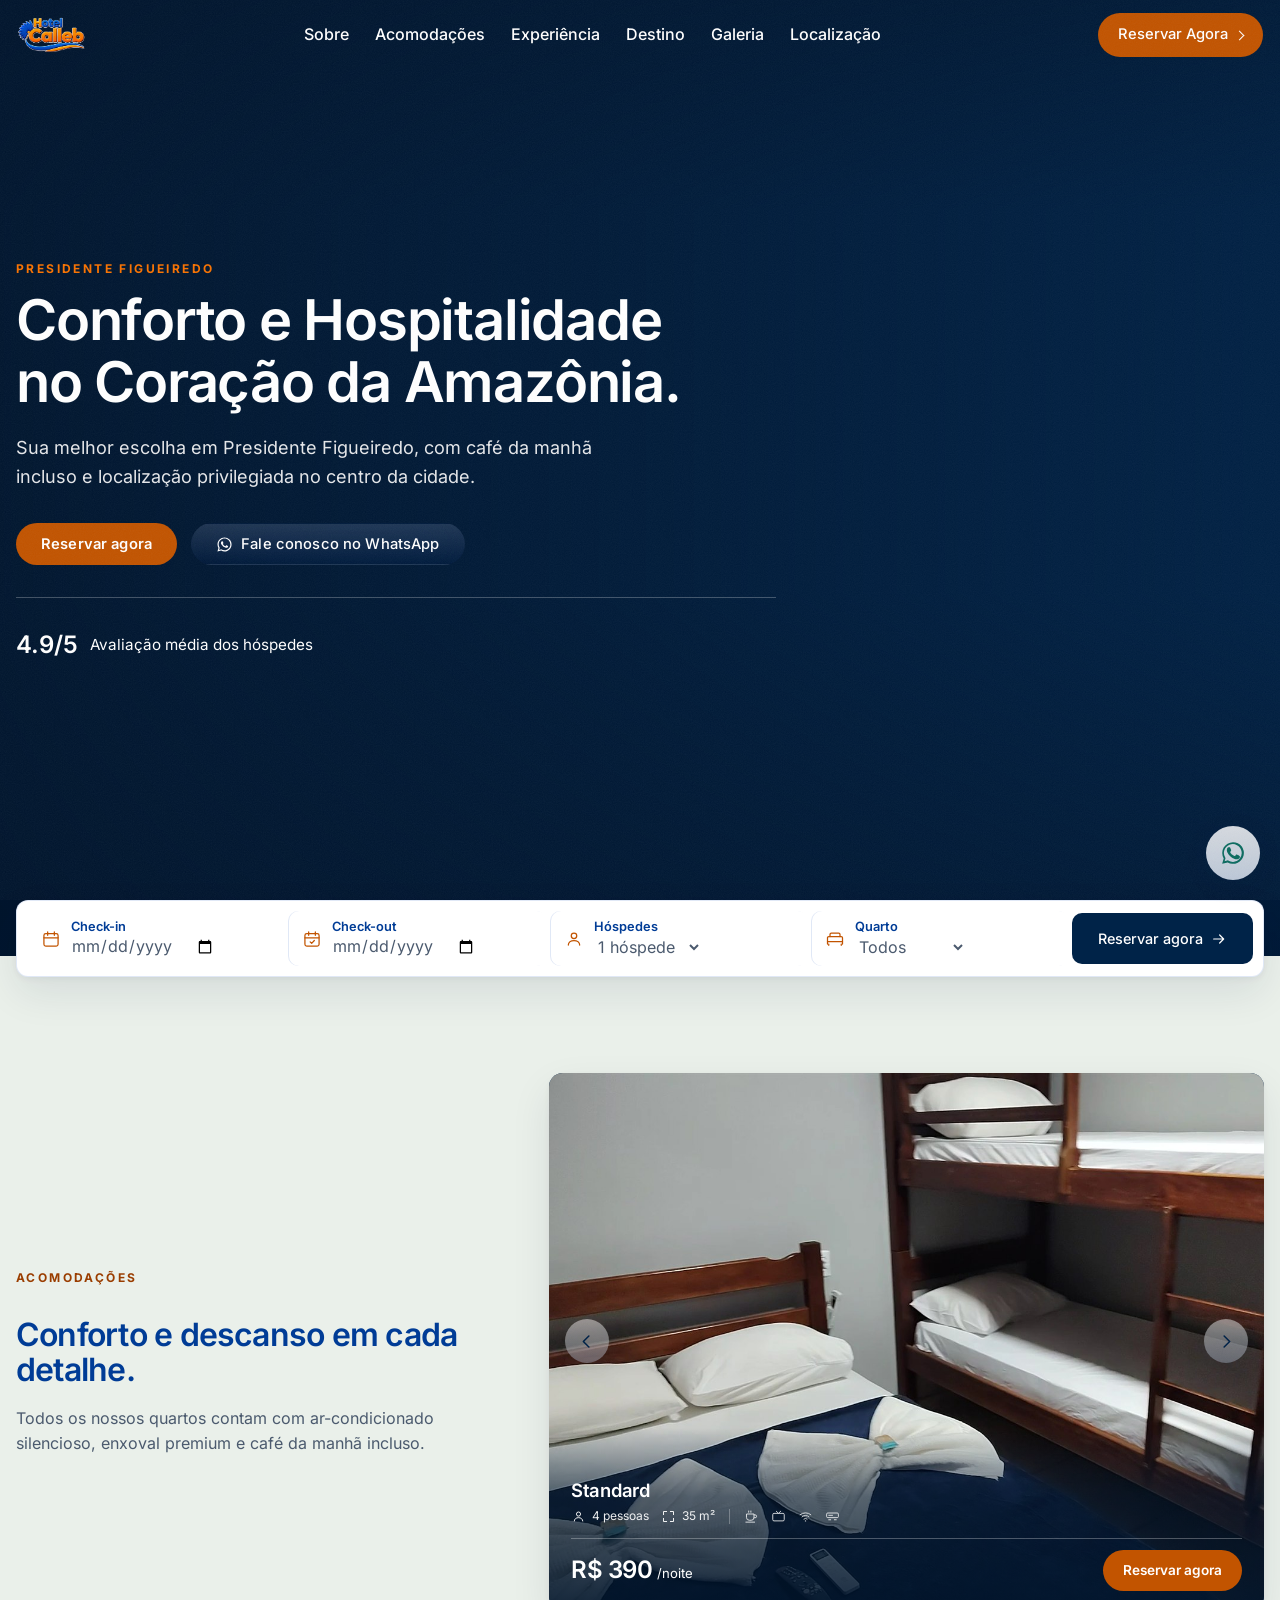
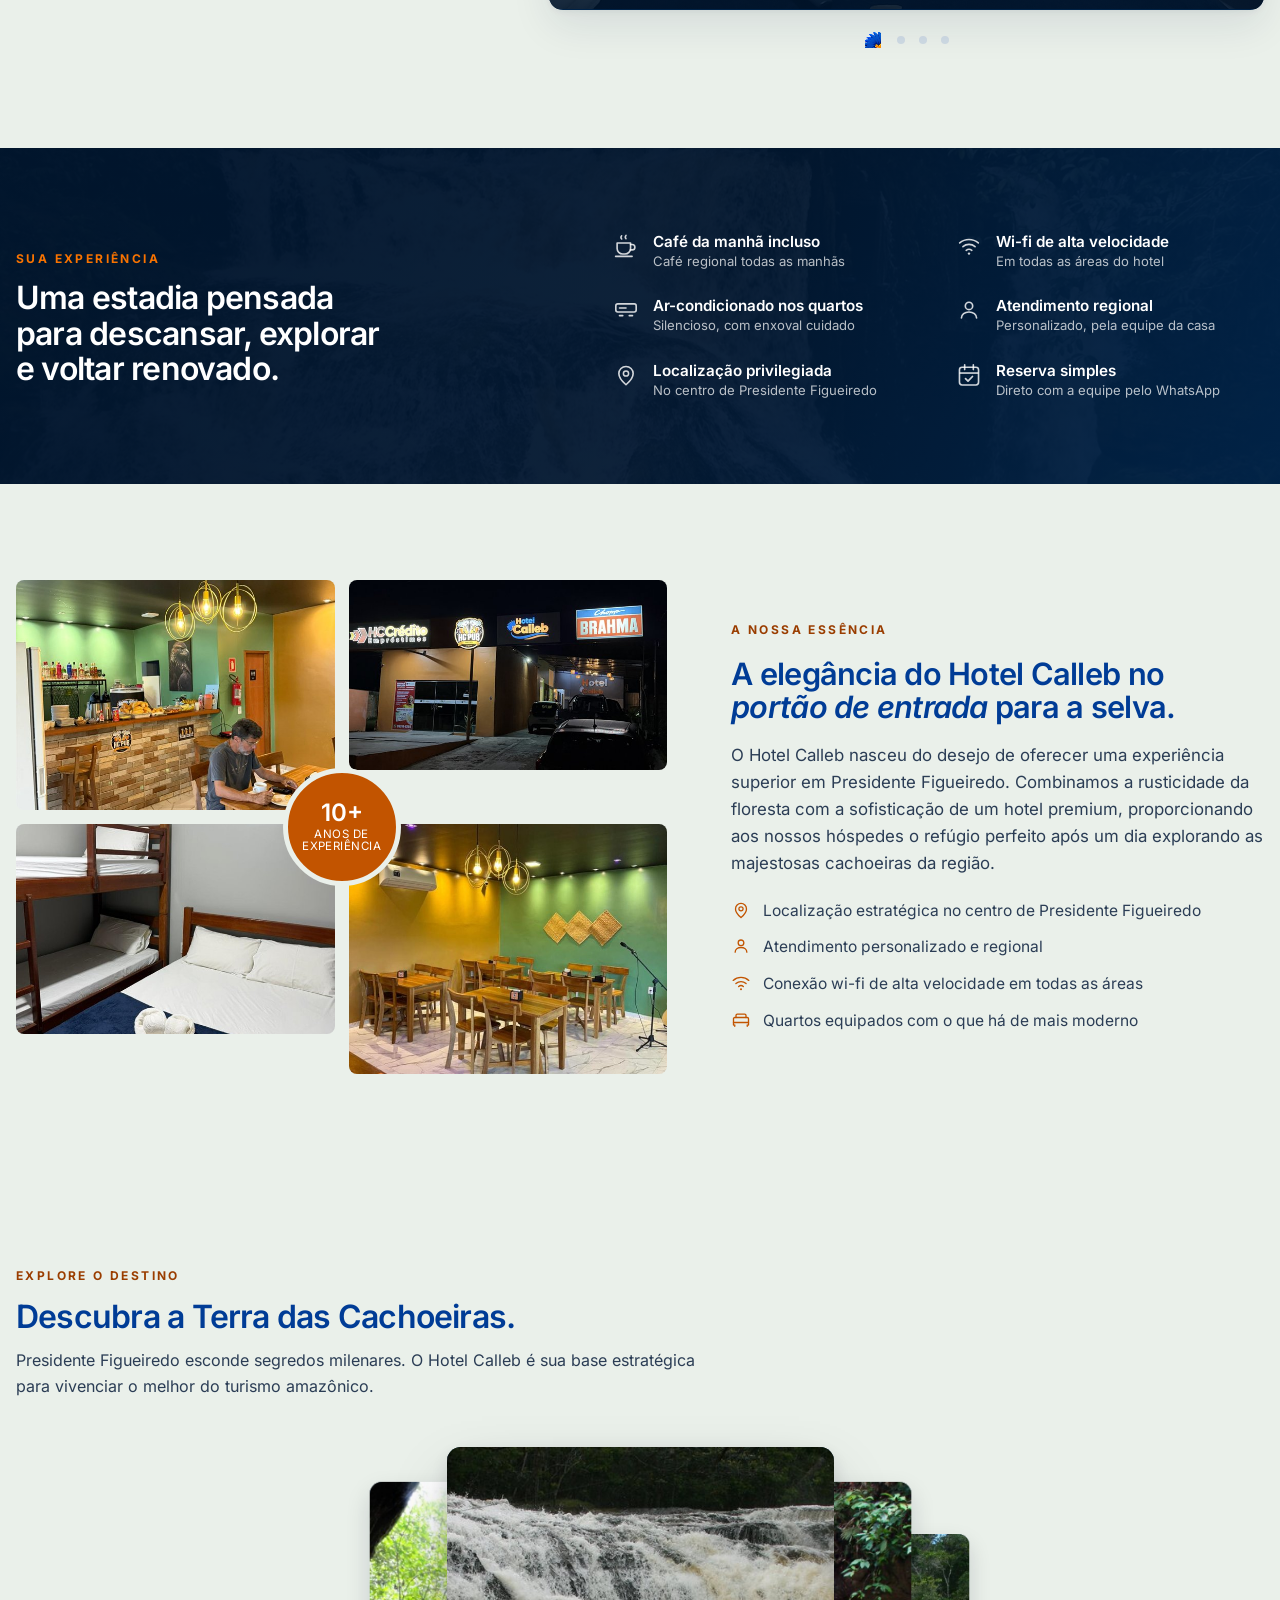
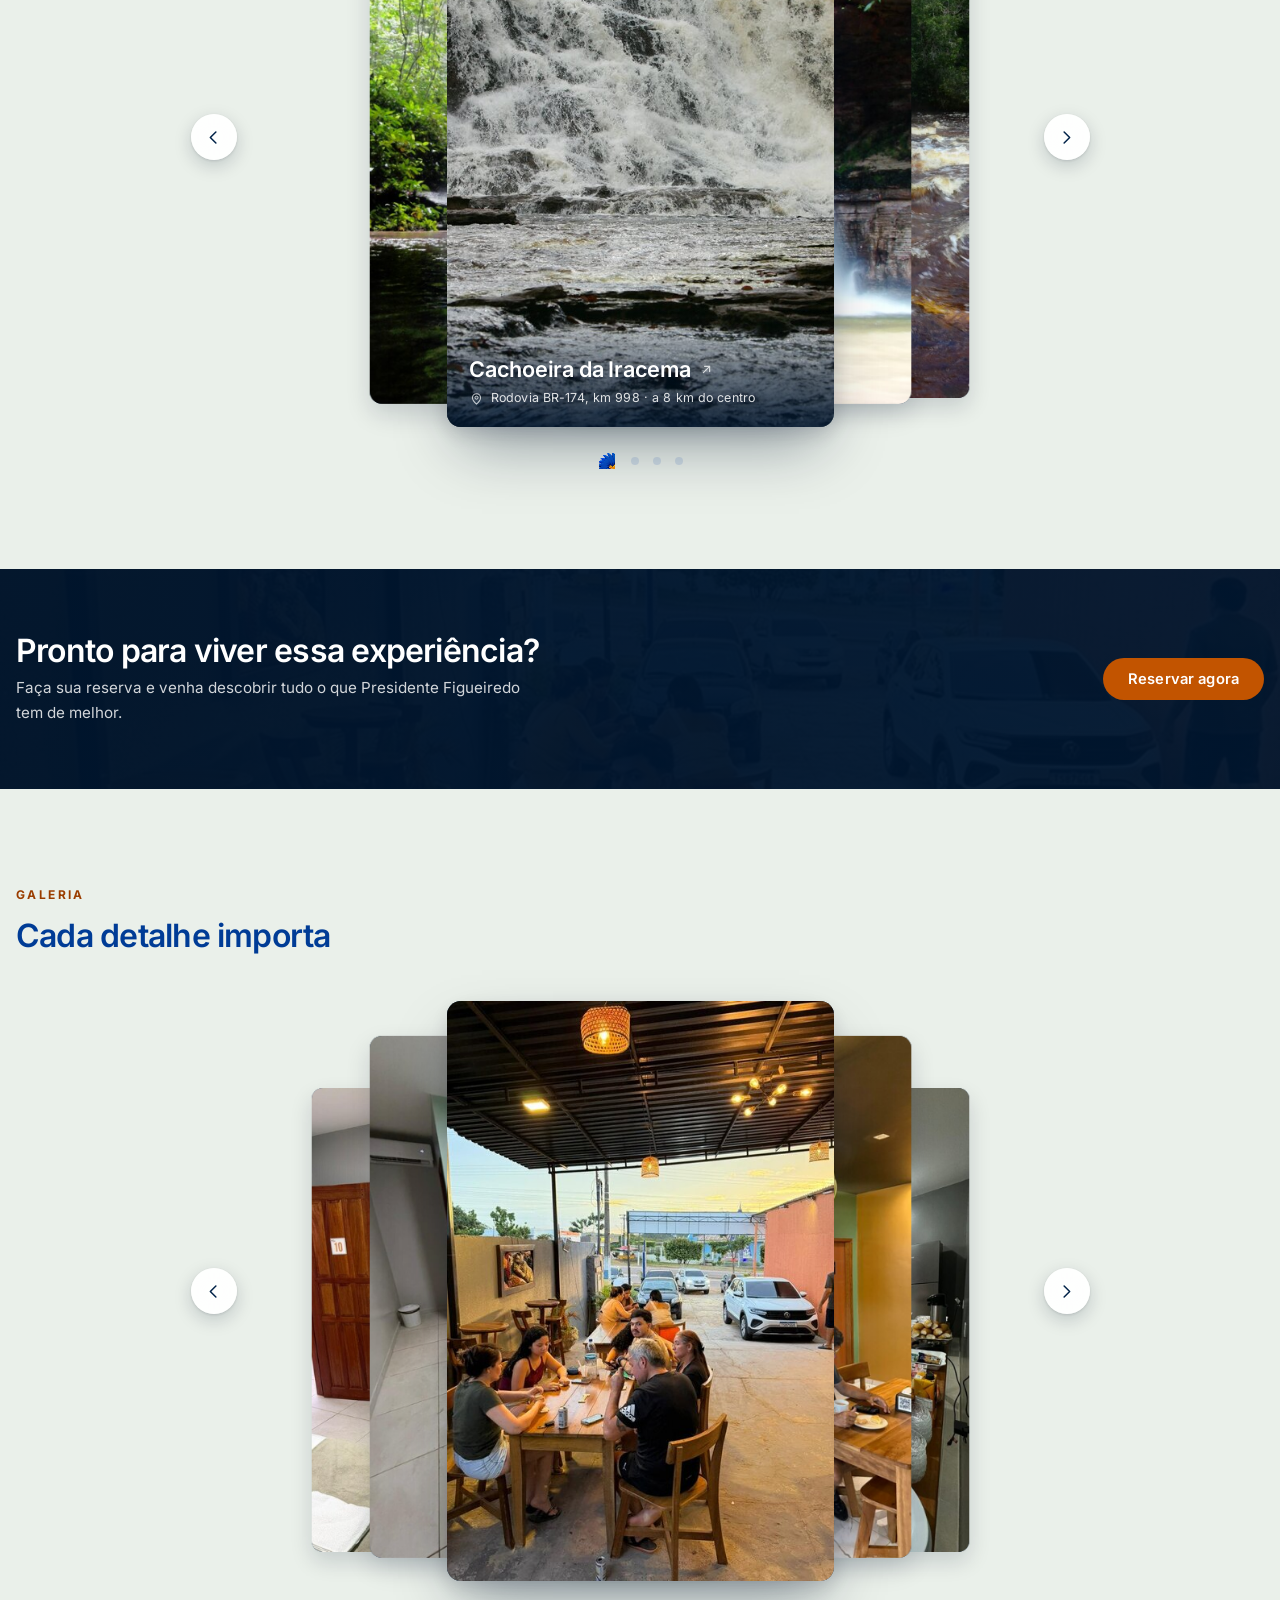
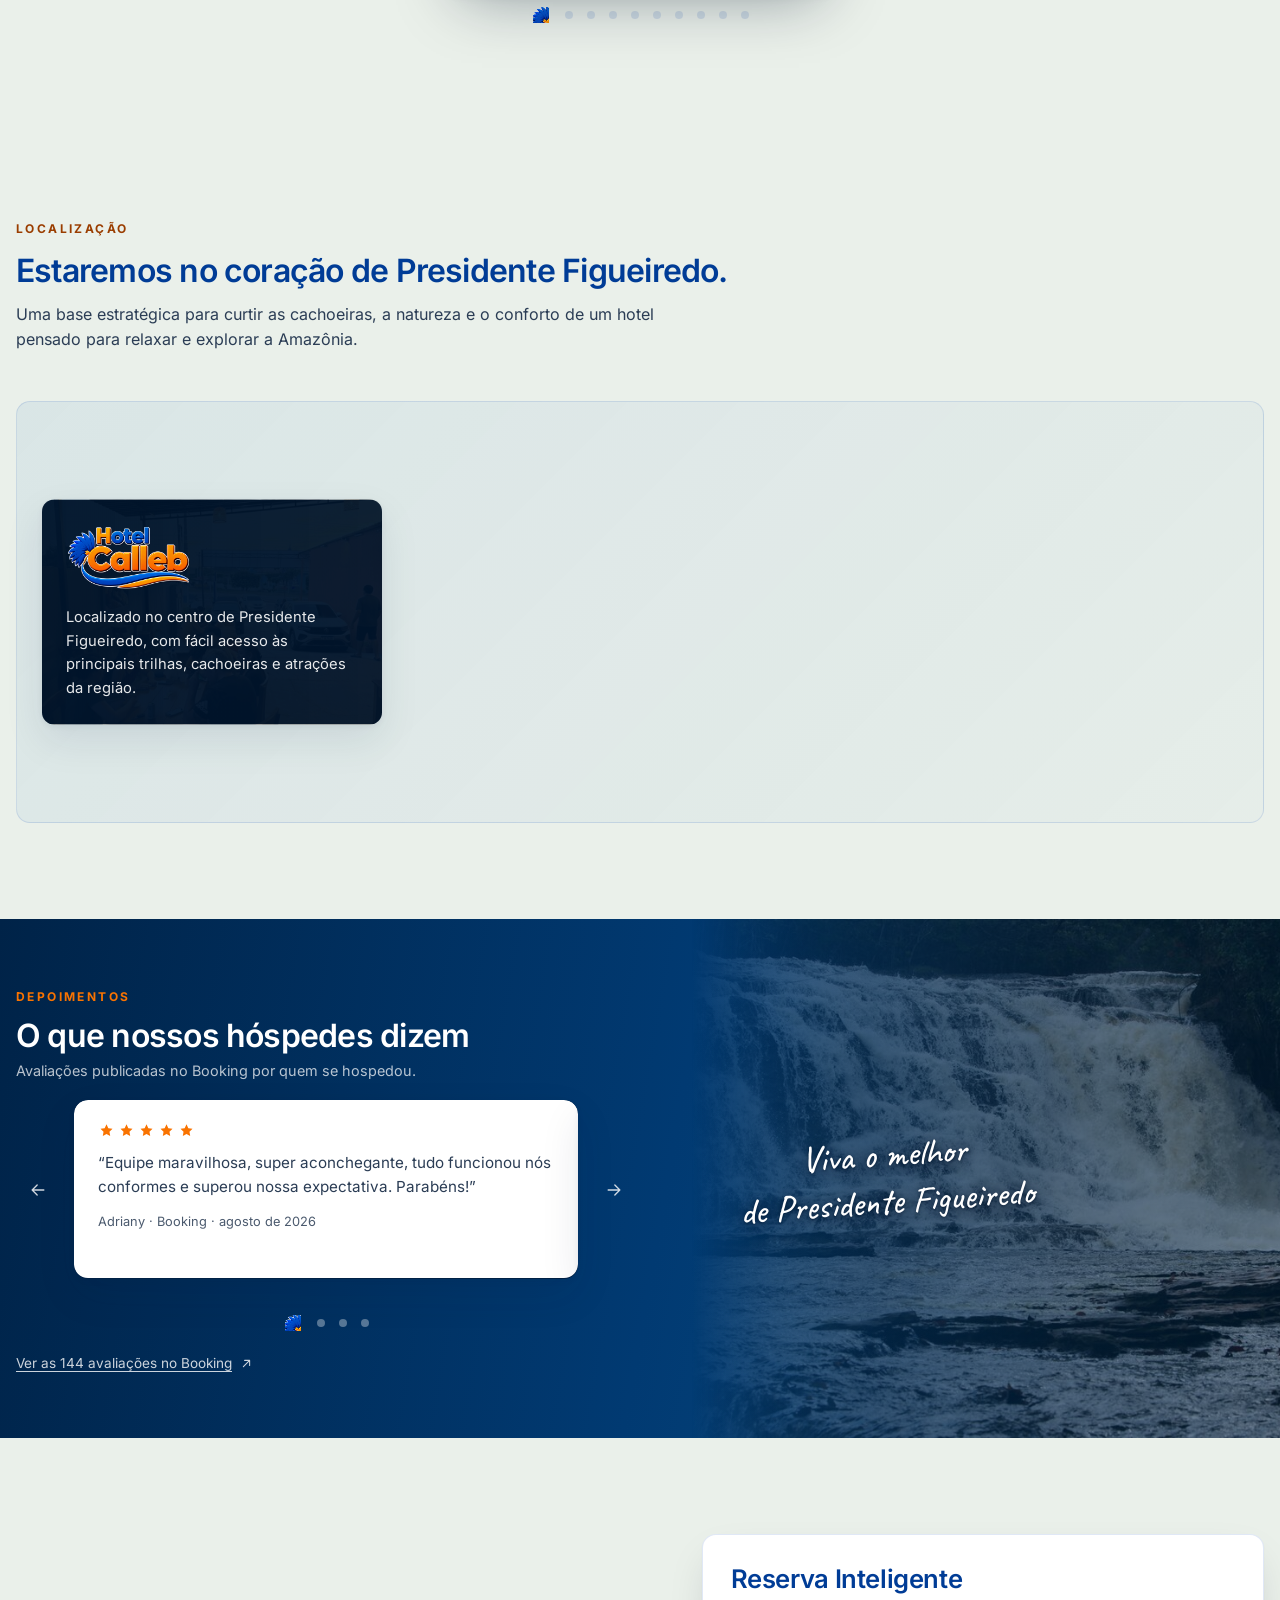
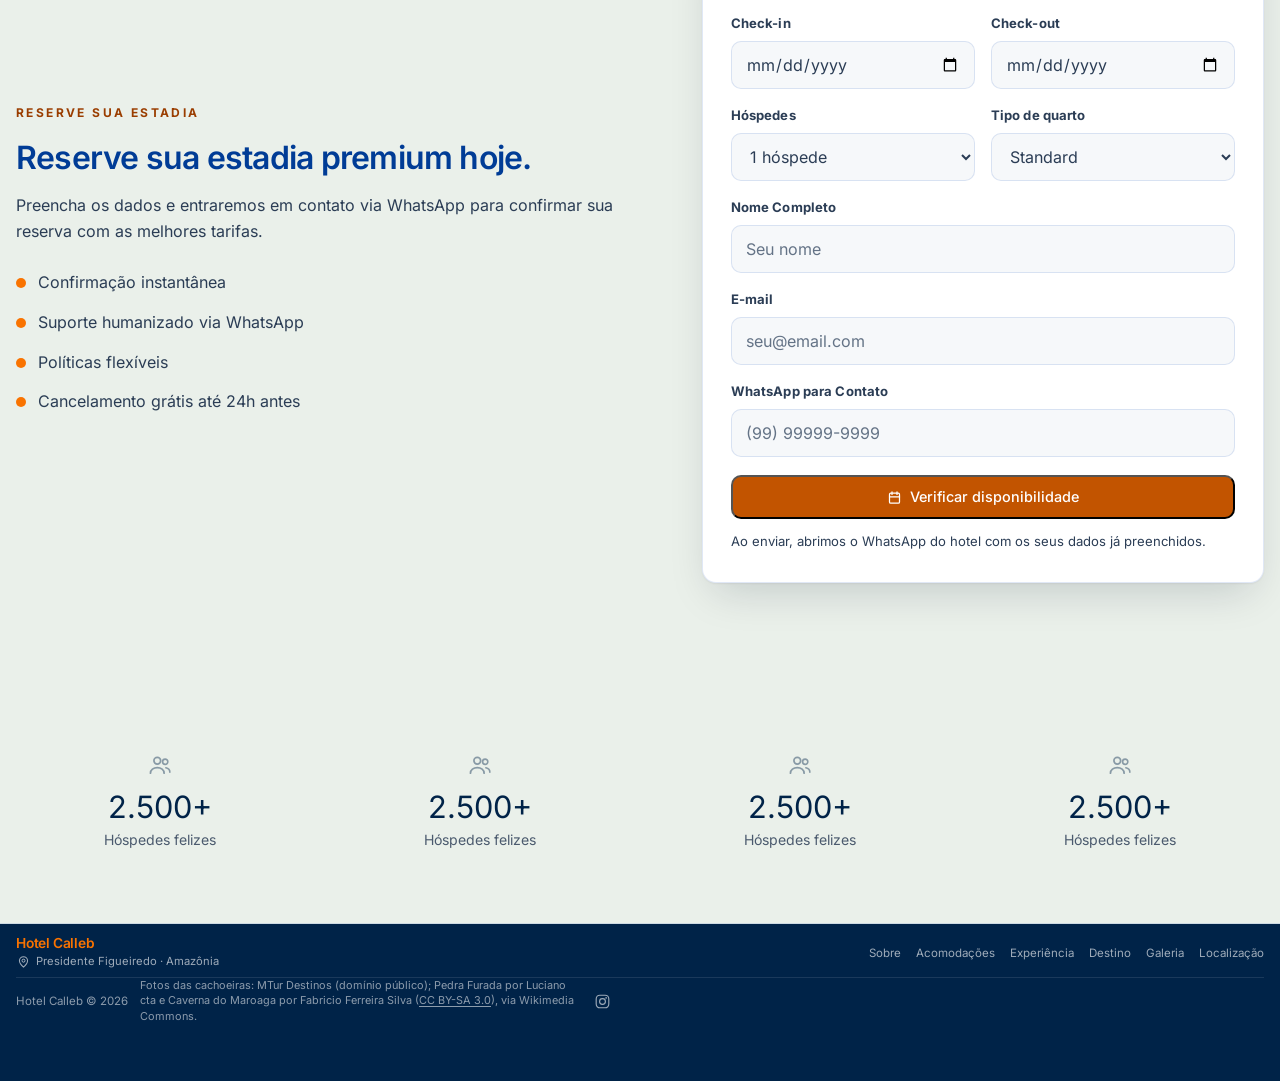
==== commit cf650aff: "Opcao de 1 hospede, fonte da barra em 16px e Facebook removido O menu comecava em 2 e existe quarto " ====
--- a/trabalhos/hmx-trabalho-teste/site/index.html
+++ b/trabalhos/hmx-trabalho-teste/site/index.html
@@ -1375,8 +1375,12 @@
         border: none;
         background: transparent;
         color: var(--color-text-soft);
-        font-size: 0.86rem;
-        line-height: 1.35;
+        font-family: inherit;
+        /* 16px cravados: abaixo disso o Safari do iPhone da zoom na pagina
+           ao focar o campo, e a barra sai da tela. O rotulo acima continua
+           em 0,8rem — rotulo nao recebe foco, entao nao provoca zoom. */
+        font-size: 1rem;
+        line-height: 1.3;
         cursor: pointer;
       }
 
@@ -3924,6 +3928,7 @@
               <span class="rr-corpo">
                 <label for="rr-hospedes">Hóspedes</label>
                 <select id="rr-hospedes" name="hospedes">
+                  <option>1 hóspede</option>
                   <option>2 hóspedes</option>
                   <option>3 hóspedes</option>
                   <option>4 hóspedes</option>
@@ -3936,7 +3941,7 @@
               <span class="rr-corpo">
                 <label for="rr-quarto">Quarto</label>
                 <select id="rr-quarto" name="quarto">
-                  <option>Todos os quartos</option>
+                  <option>Todos</option>
                   <option>Standard</option>
                   <option>Triple Room</option>
                   <option>Casal</option>
@@ -4580,6 +4585,7 @@
                 <div class="field">
                   <label for="hospedes">Hóspedes</label>
                   <select id="hospedes" name="hospedes">
+                    <option>1 hóspede</option>
                     <option>2 hóspedes</option>
                     <option>3 hóspedes</option>
                     <option>4 hóspedes</option>
@@ -4792,15 +4798,6 @@
               <circle cx="17.1" cy="6.9" r="1.15" fill="currentColor"/>
             </svg>
           </a>
-          <!--
-          <a href="COLOQUE_AQUI_A_PAGINA_DO_FACEBOOK" target="_blank" rel="noopener noreferrer" aria-label="Facebook do Hotel Calleb (abre em nova aba)">
-            <svg viewBox="0 0 24 24" fill="none" aria-hidden="true">
-              <circle cx="12" cy="12" r="9" stroke="currentColor" stroke-width="1.6"/>
-              <path d="M14.9 7.6h-1.4a2.2 2.2 0 0 0-2.2 2.2V21" stroke="currentColor" stroke-width="1.6" stroke-linecap="round" stroke-linejoin="round"/>
-              <path d="M8.9 12.7h5.3" stroke="currentColor" stroke-width="1.6" stroke-linecap="round"/>
-            </svg>
-          </a>
-          -->
         </div>
       </div>
     </footer>
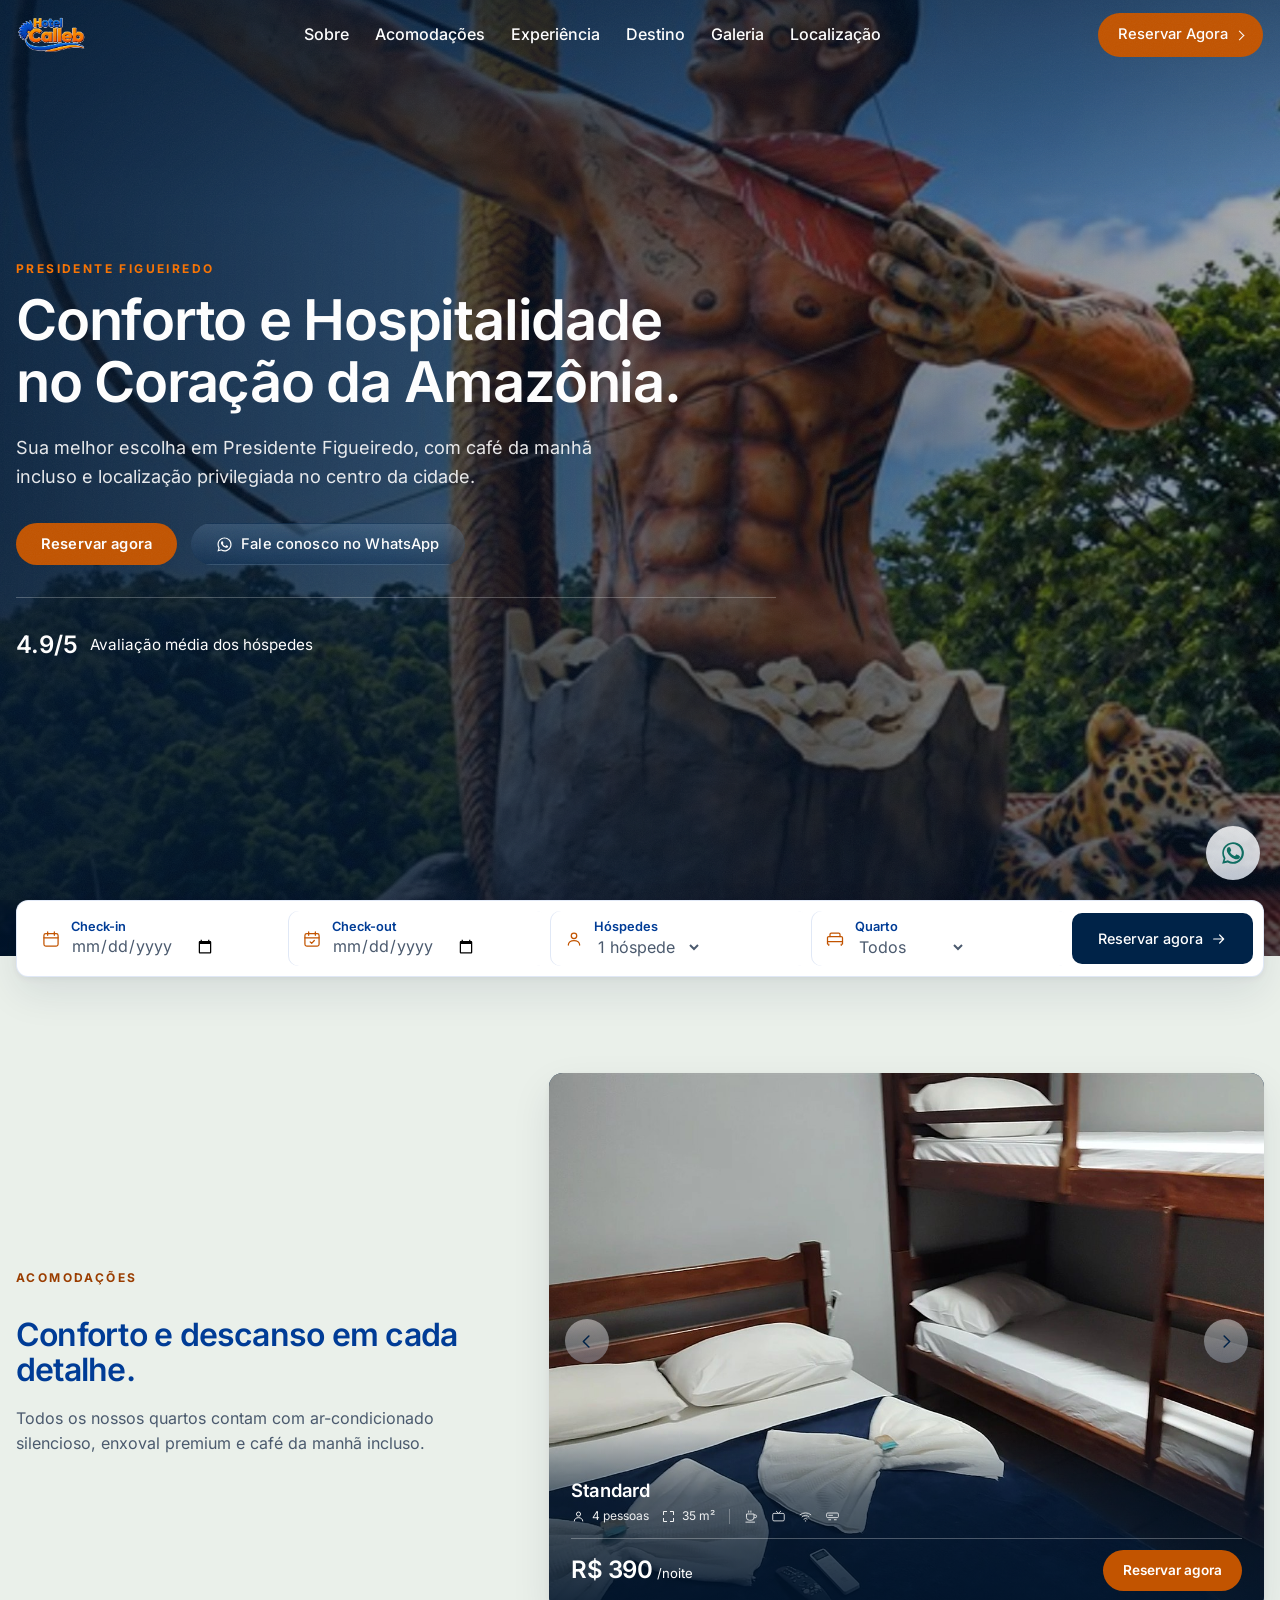
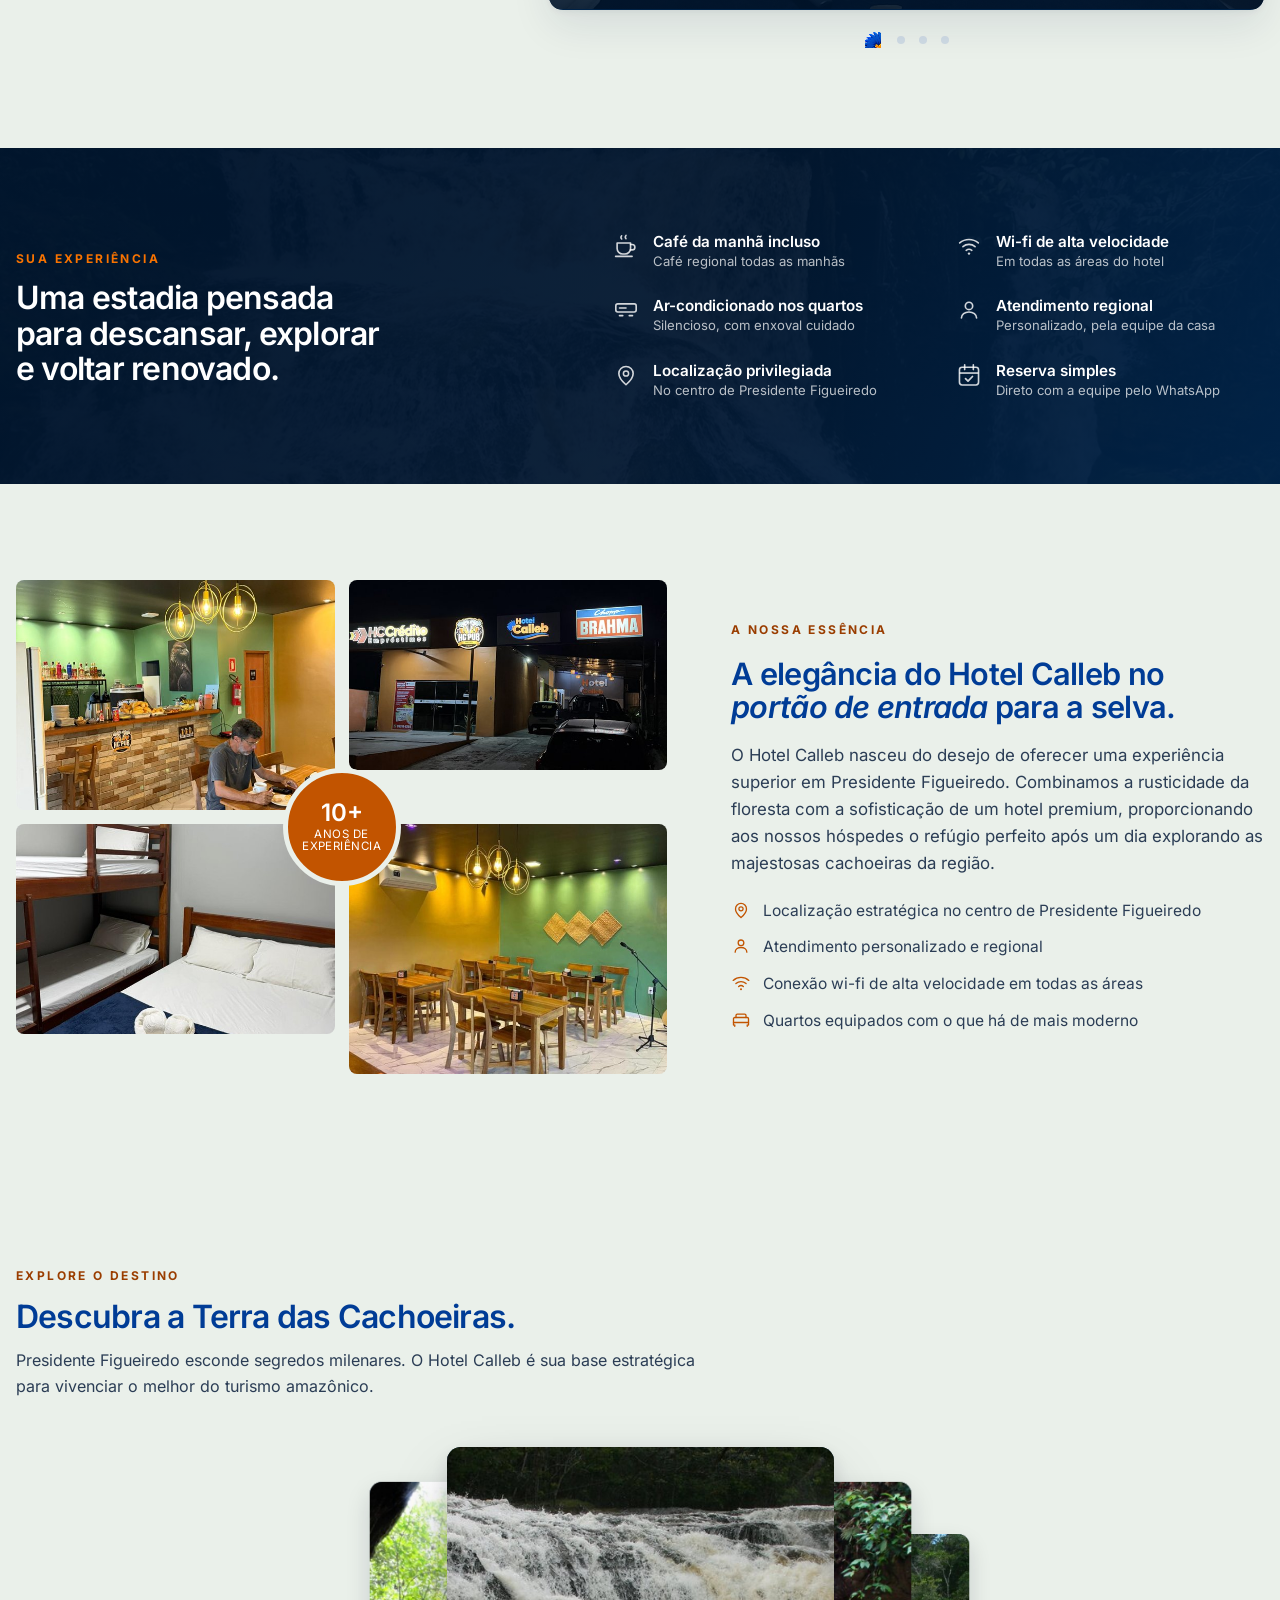
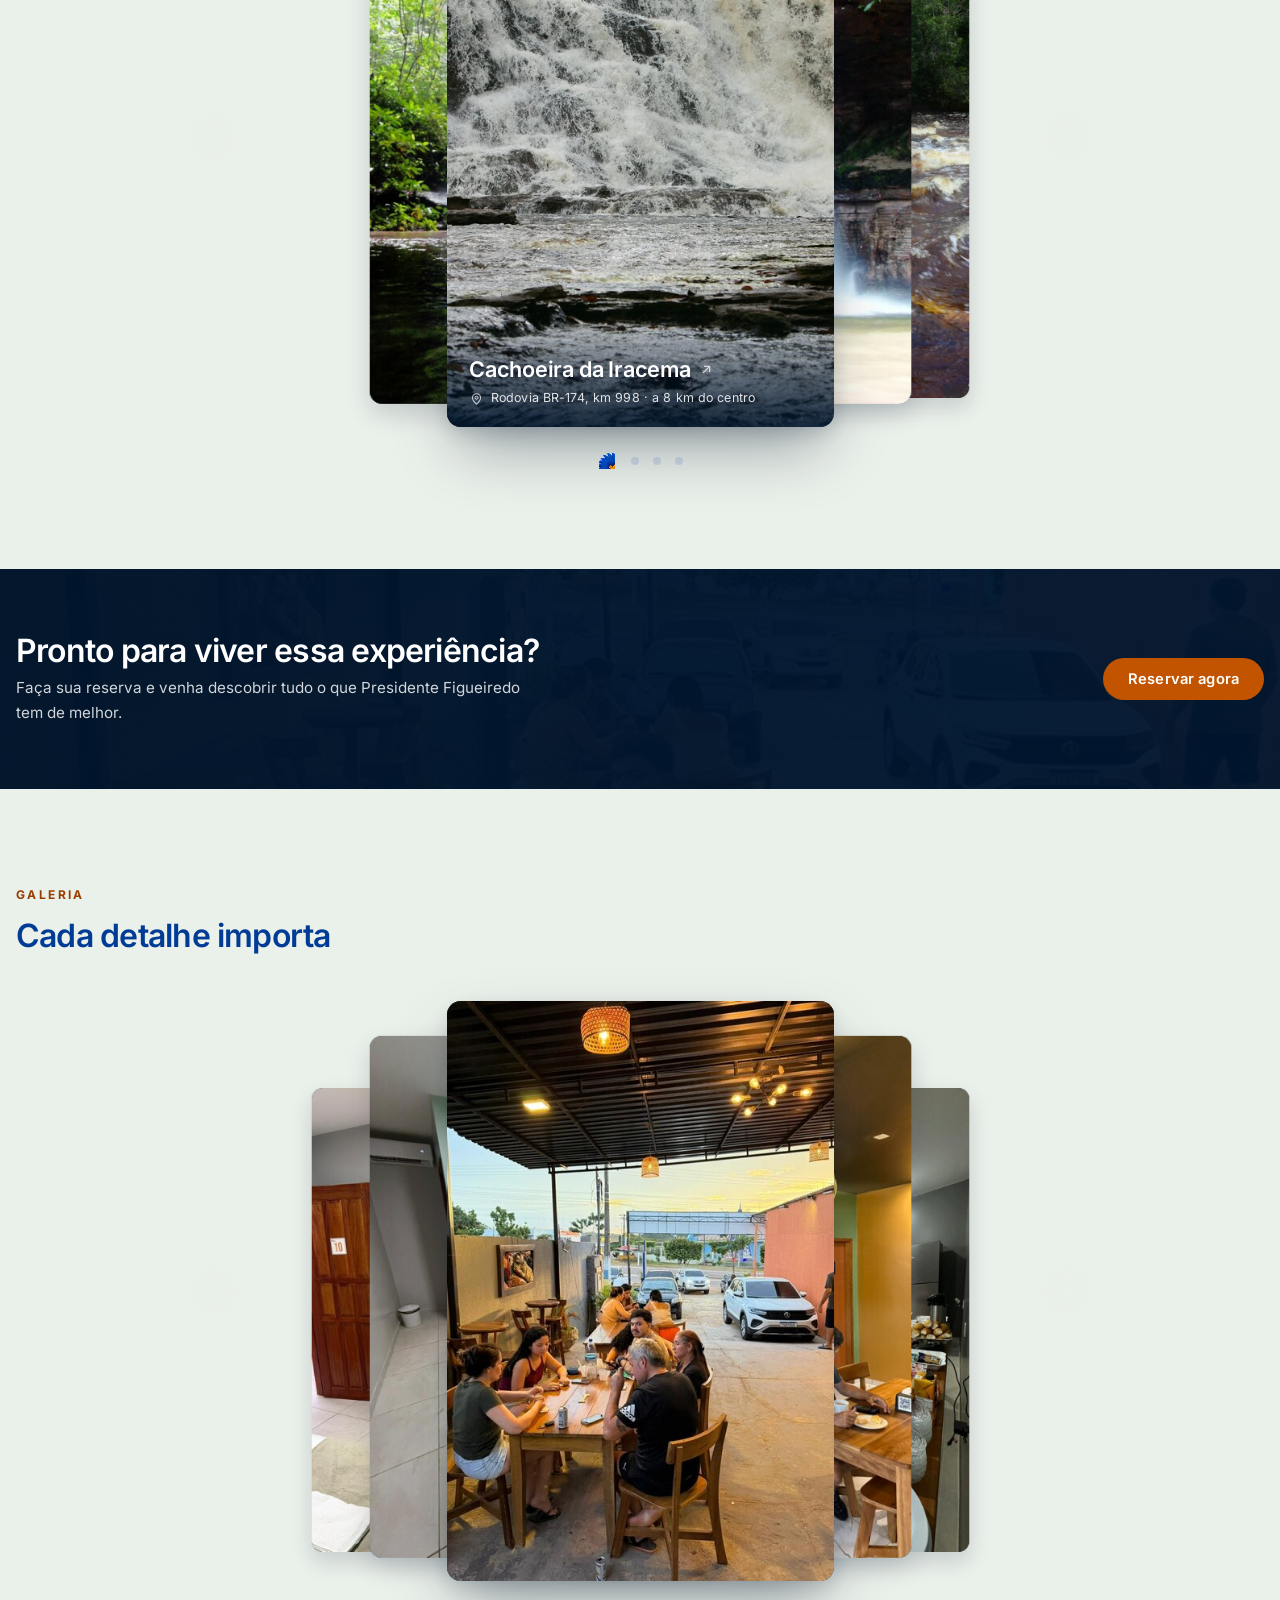
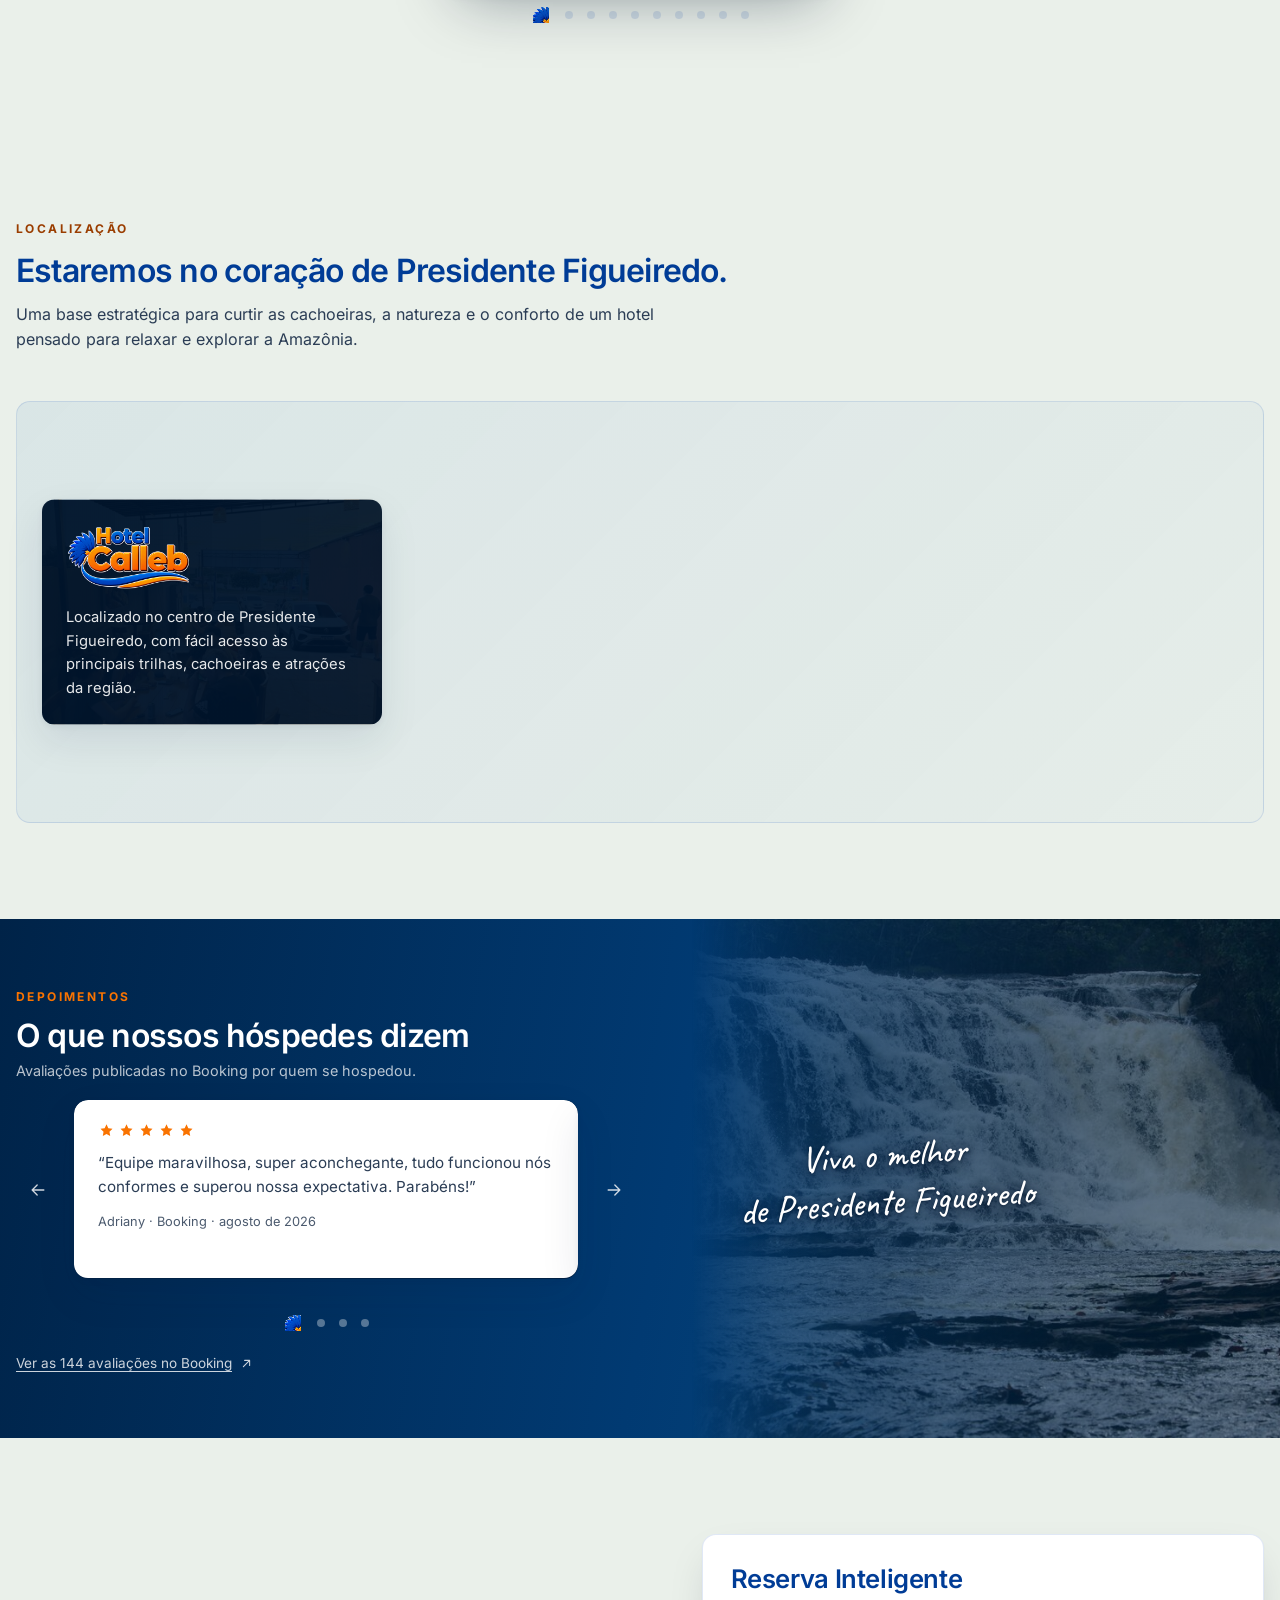
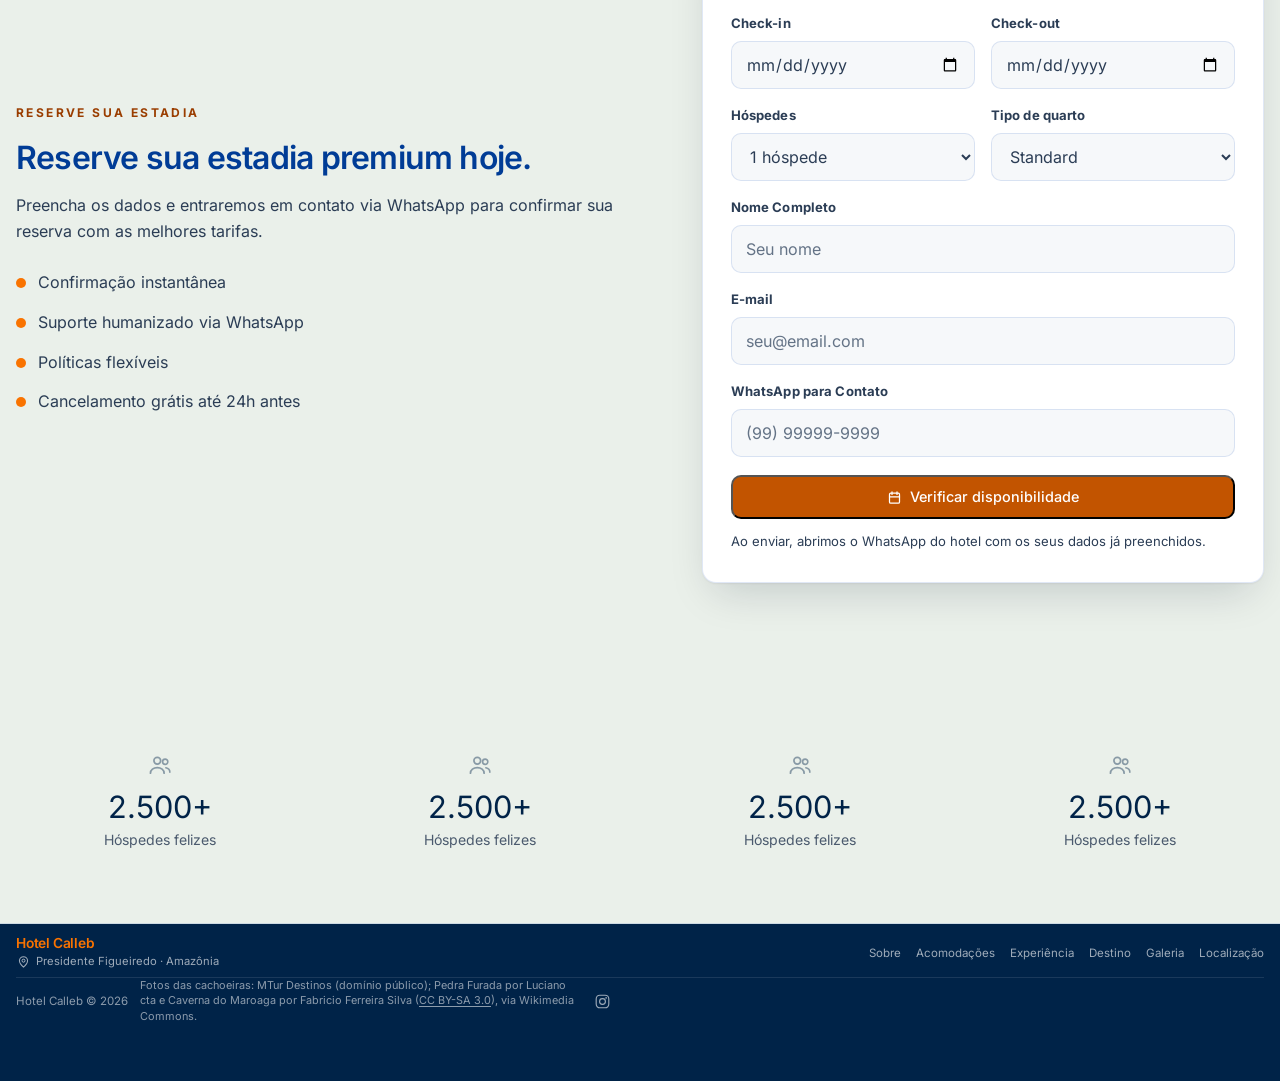
==== commit 6a7a5b2a: "Atualiza o comentario do rodape, que ainda falava do bloco removido Co-Authored-By: Claude Opus 5 <n" ====
--- a/trabalhos/hmx-trabalho-teste/site/index.html
+++ b/trabalhos/hmx-trabalho-teste/site/index.html
@@ -4777,12 +4777,10 @@
              hotel — o endereco que o pacote guardou vem com
              utm_source=ig&utm_medium=social&link_in_bio.
 
-             O Facebook esta escrito e comentado, nao ligado. Nao achei pagina
-             do hotel em busca nenhuma, e facebook.com/hotelcalleb responde
-             "Este conteudo nao esta disponivel" — ou seja, esse nome nao e
-             dele. Chutar o endereco mandaria o hospede para o perfil de
-             outra pessoa. Quando o dono passar o link, basta tirar os dois
-             marcadores de comentario e por a URL no href. -->
+             Facebook nao entra: o hotel nao tem pagina. Procurei em busca,
+             no perfil do Instagram e no proprio facebook.com/hotelcalleb,
+             que responde "Este conteudo nao esta disponivel". Se um dia ele
+             criar uma, e so mais um <a> aqui dentro. -->
         <p class="footer-creditos">
           Fotos das cachoeiras: MTur Destinos (domínio público); Pedra Furada por Luciano cta e
           Caverna do Maroaga por Fabricio Ferreira Silva
